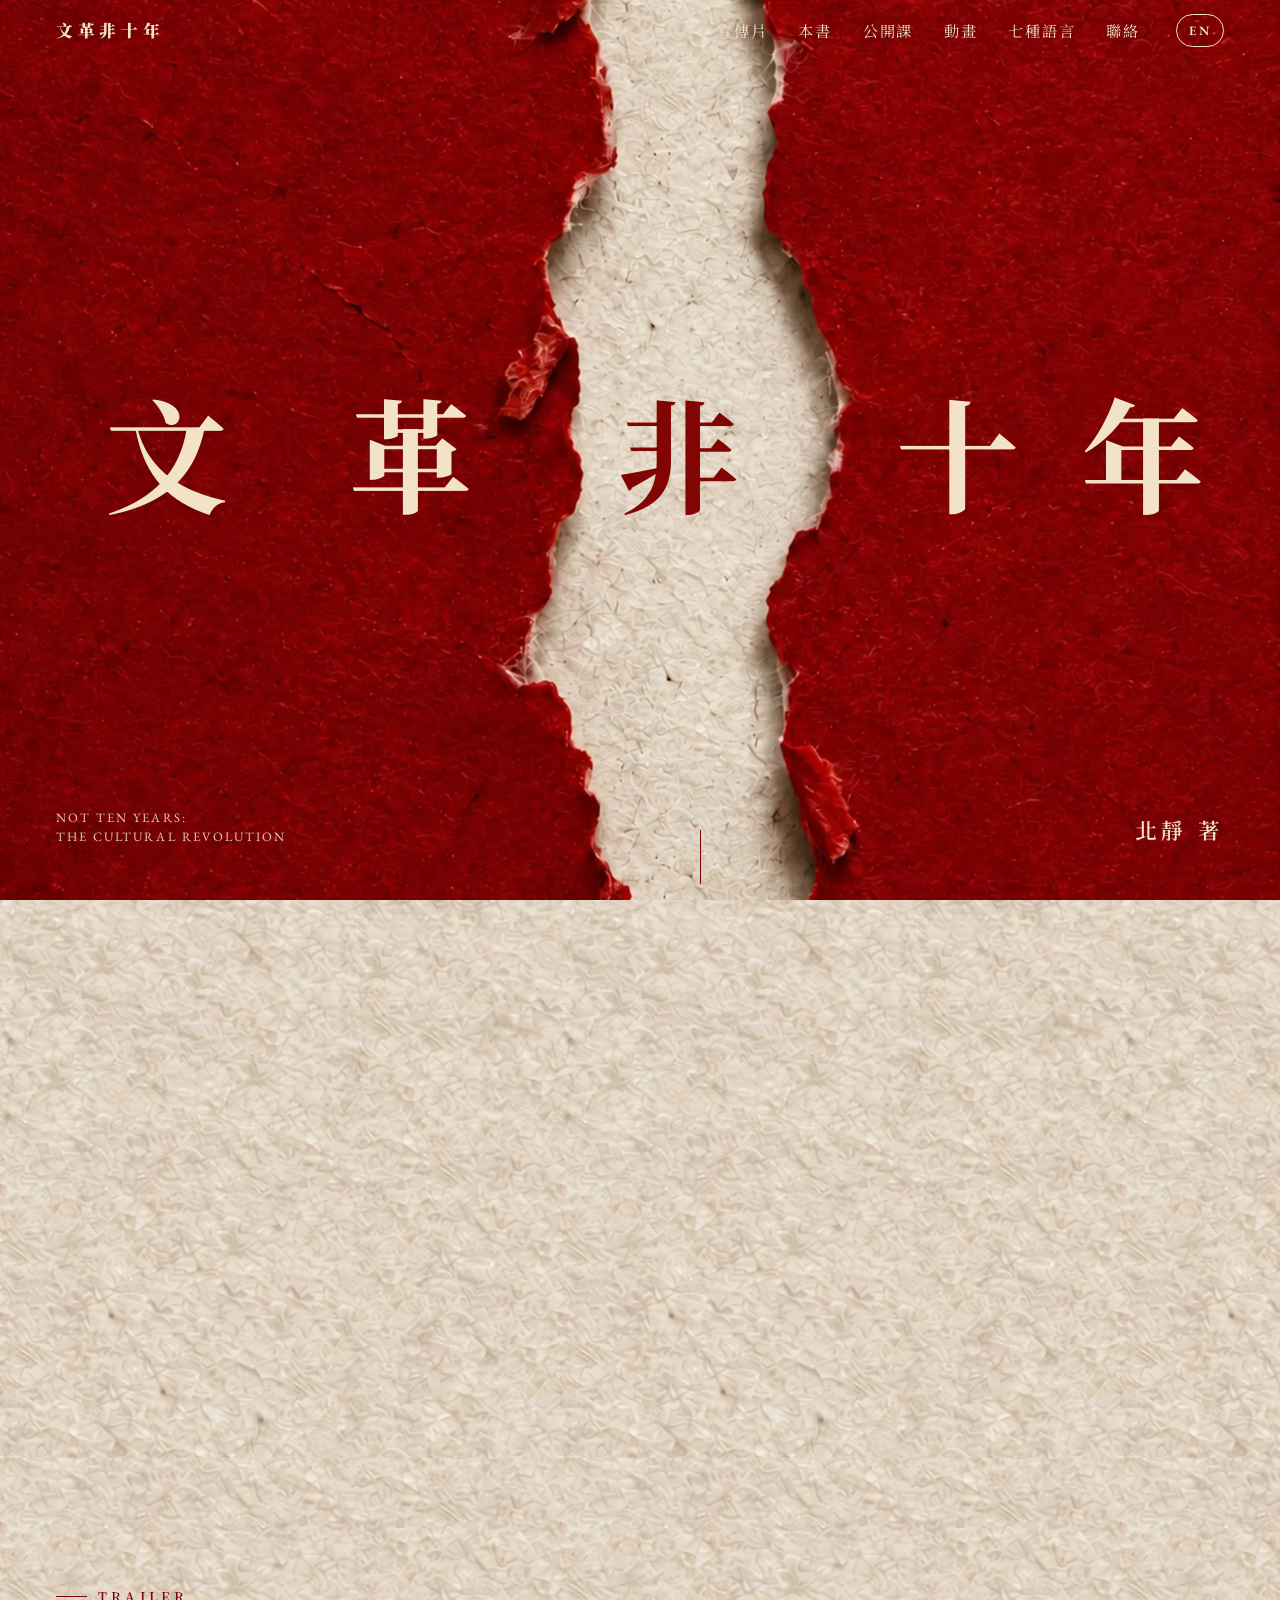
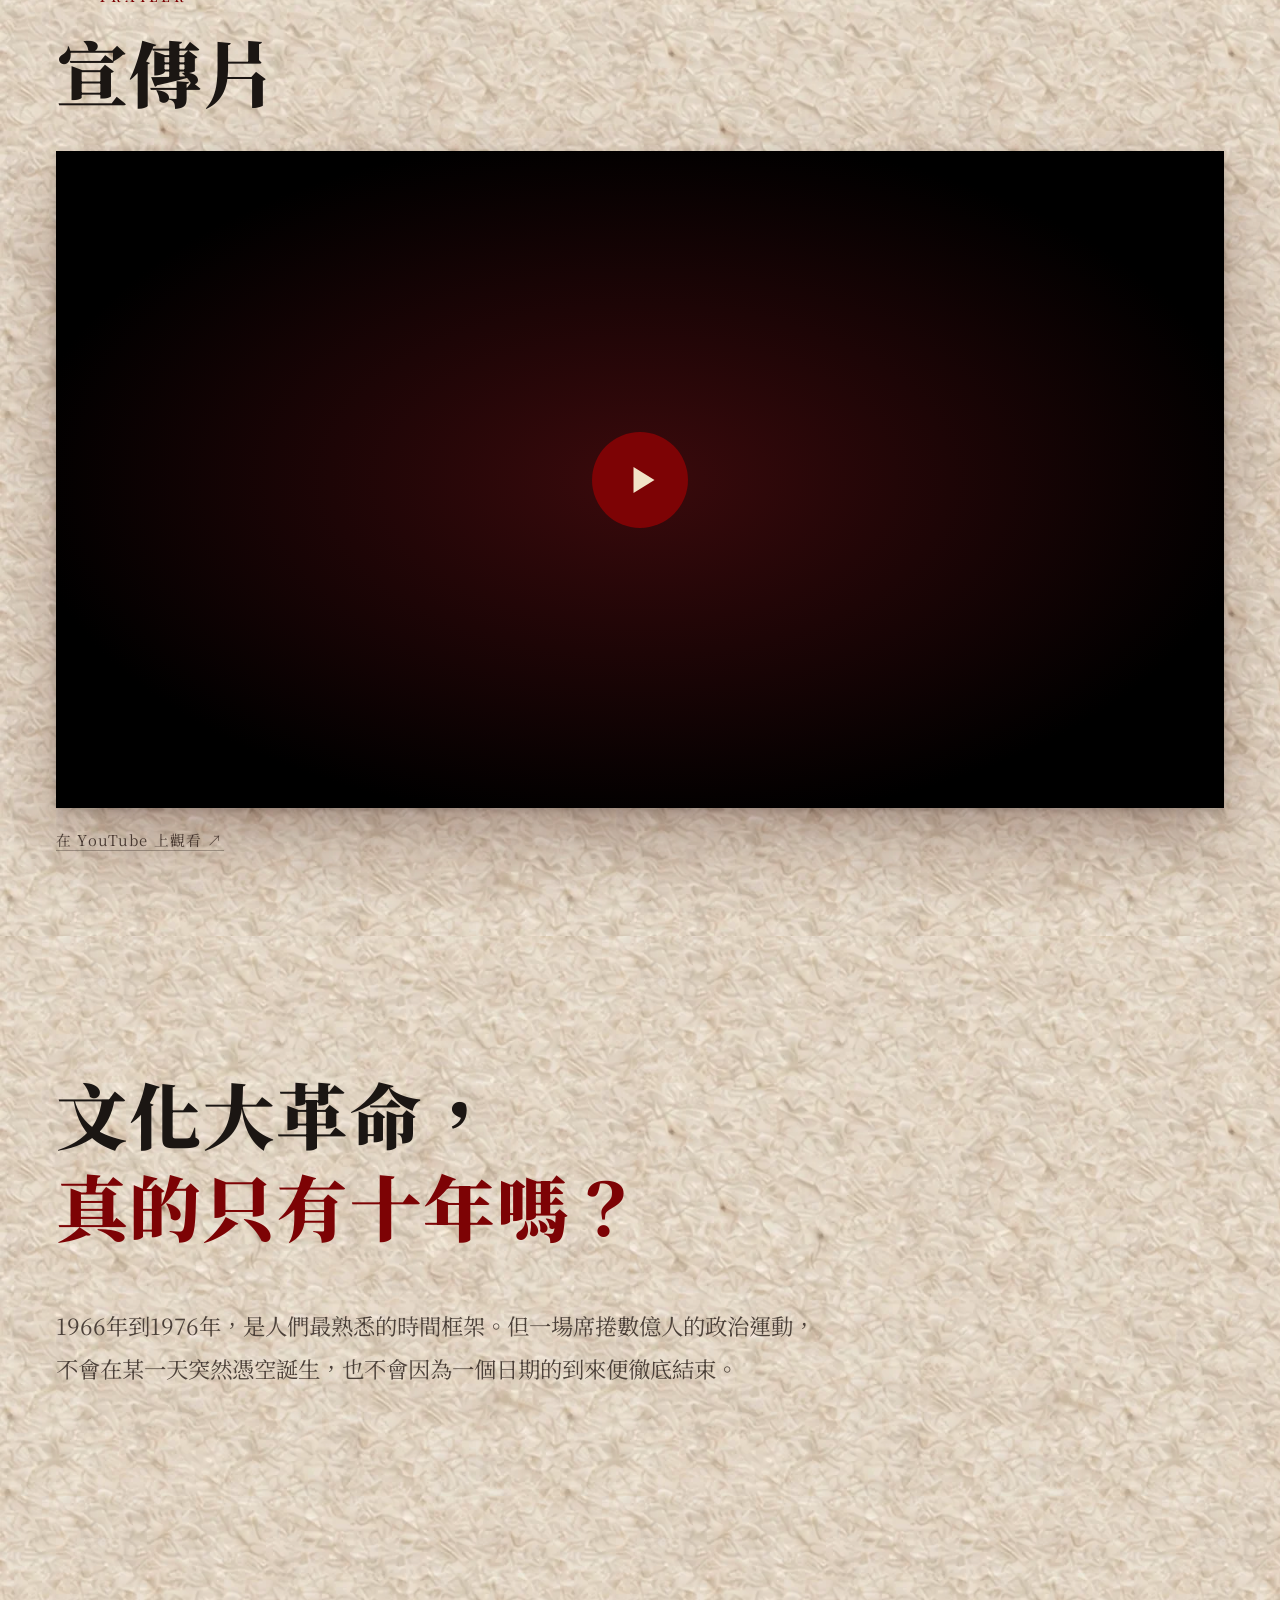
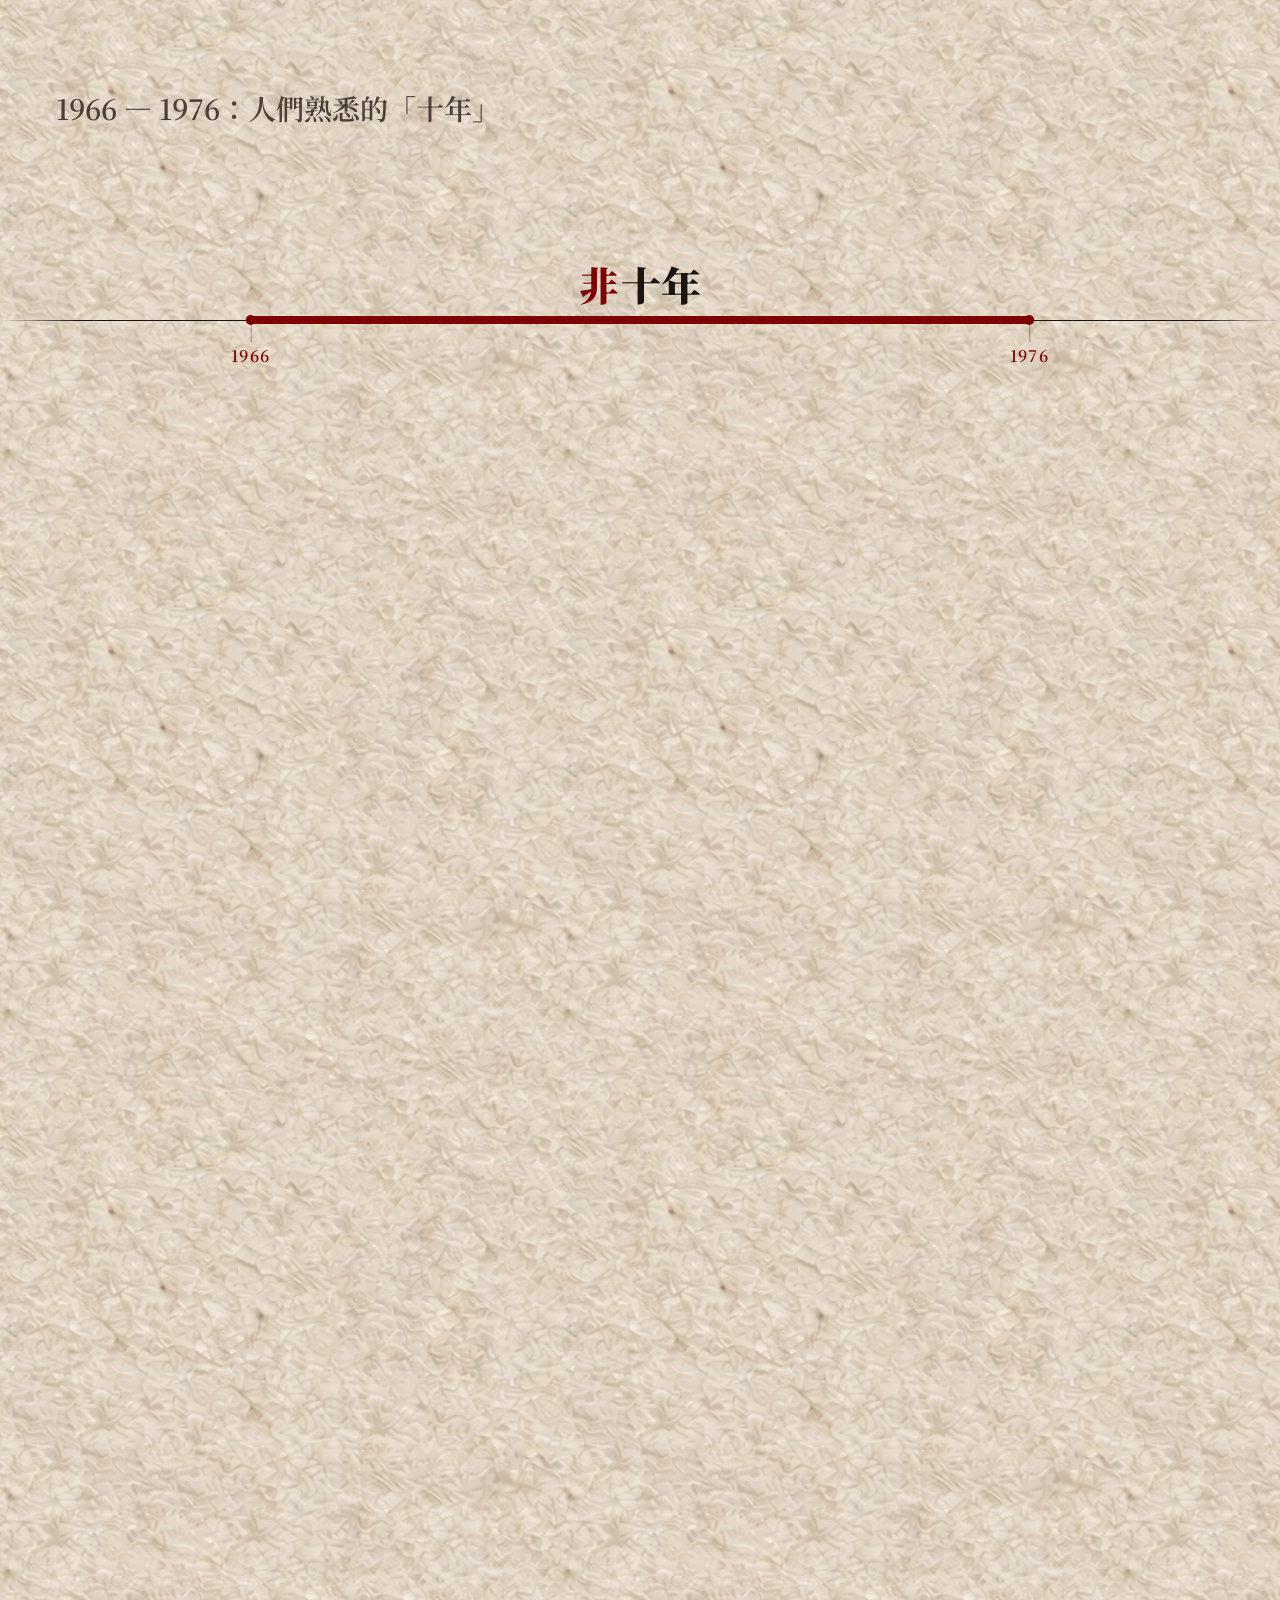
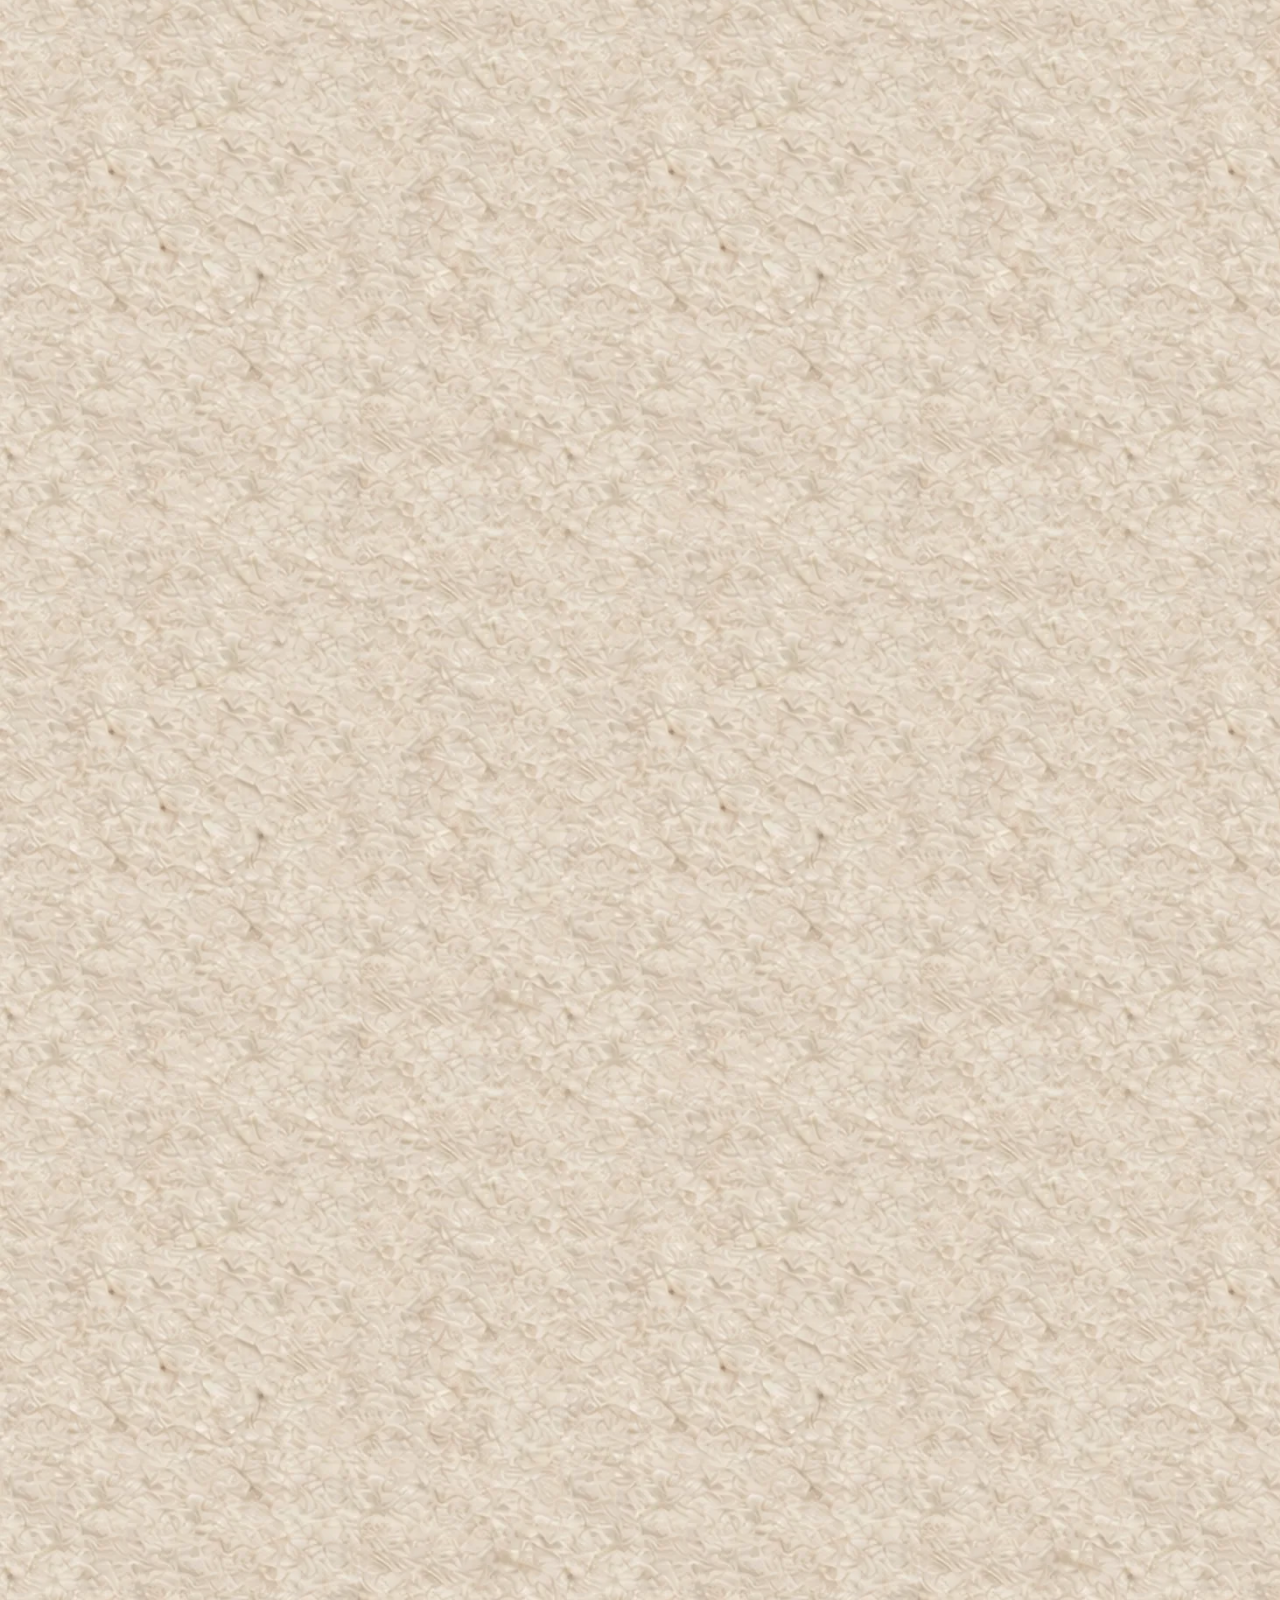
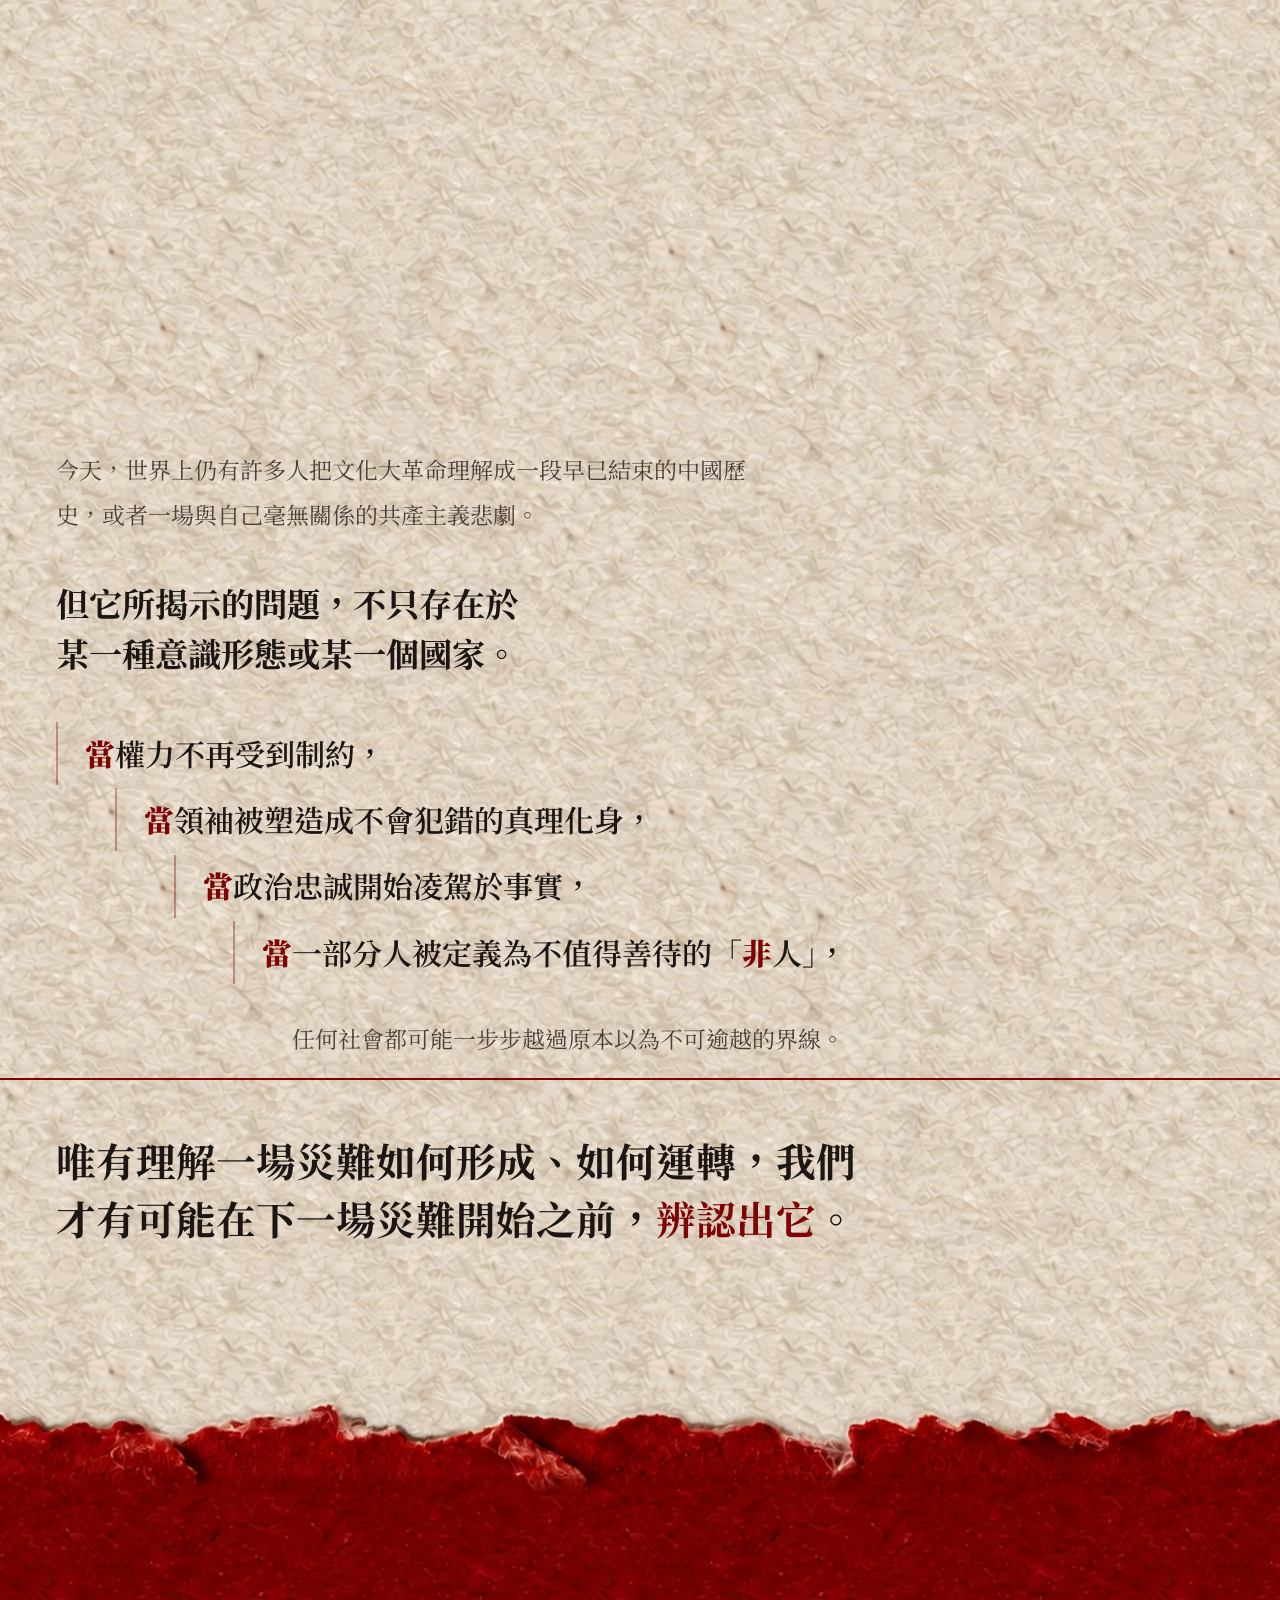
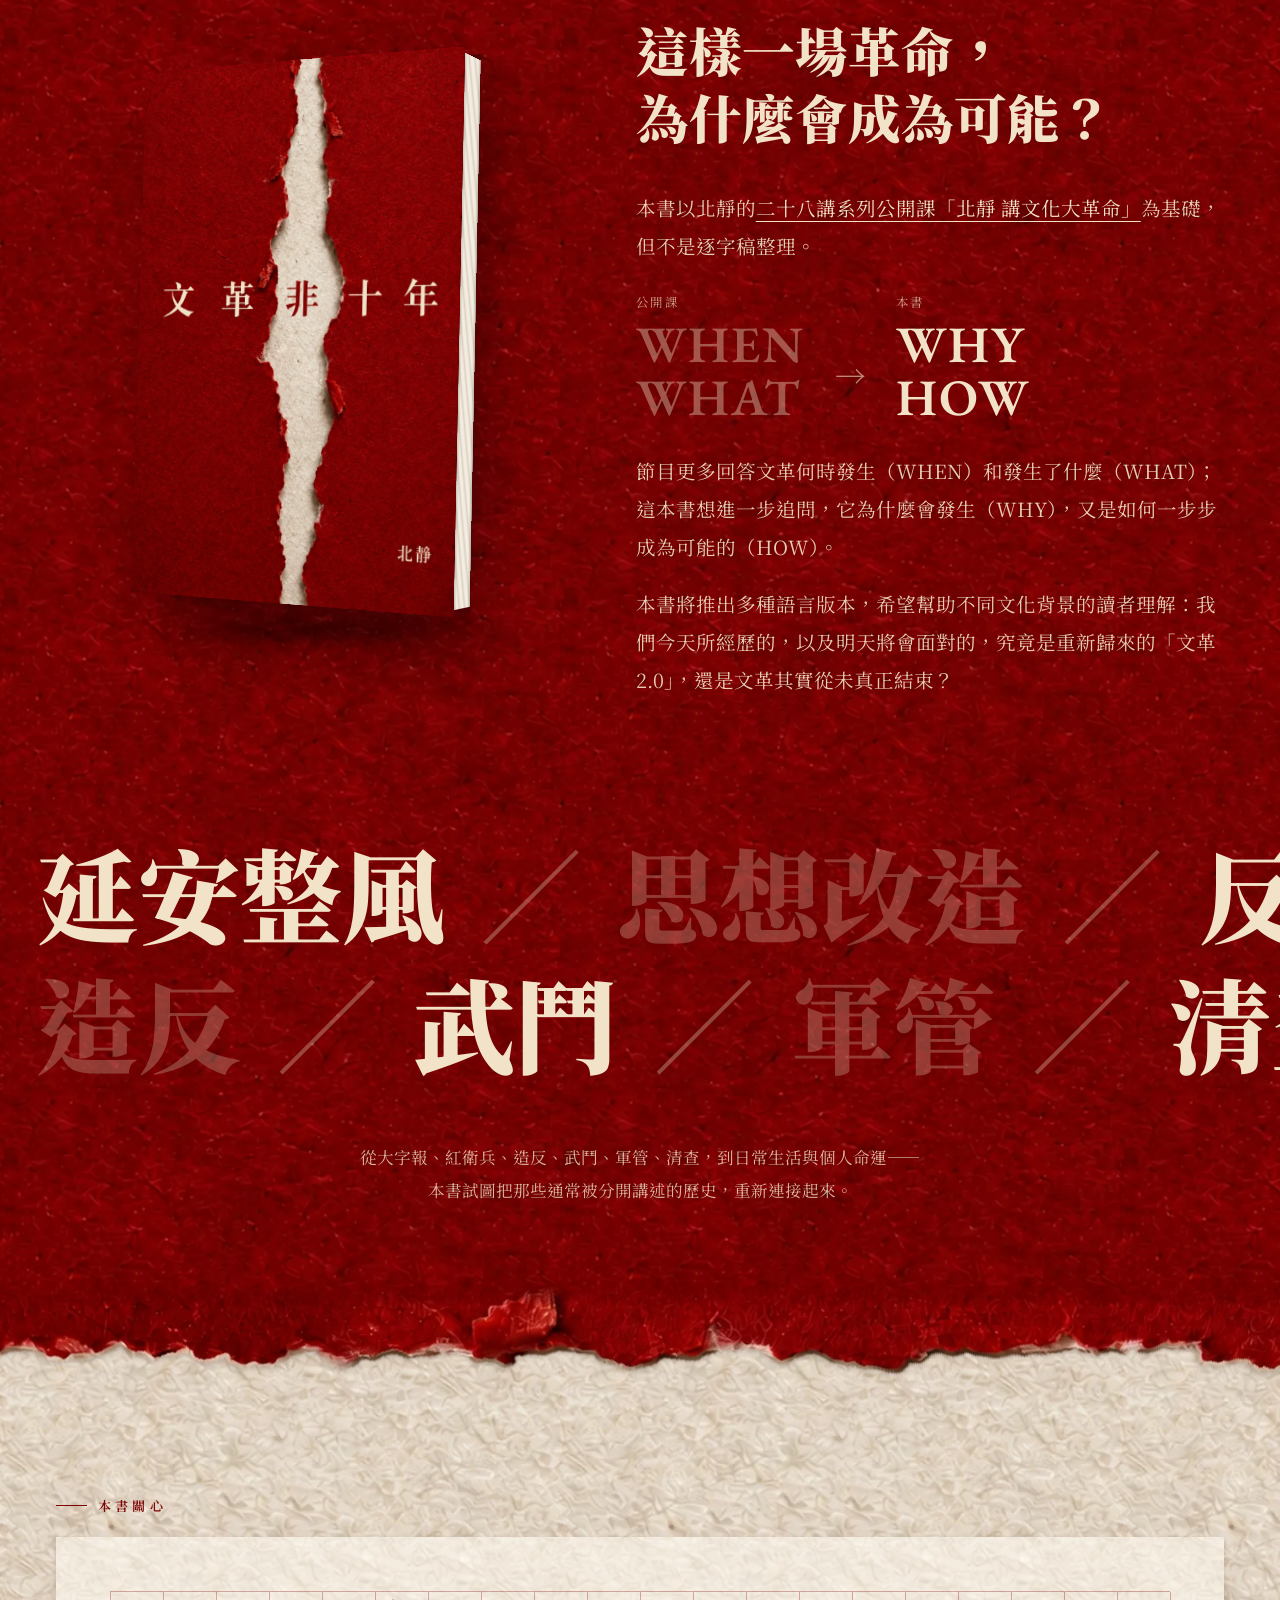
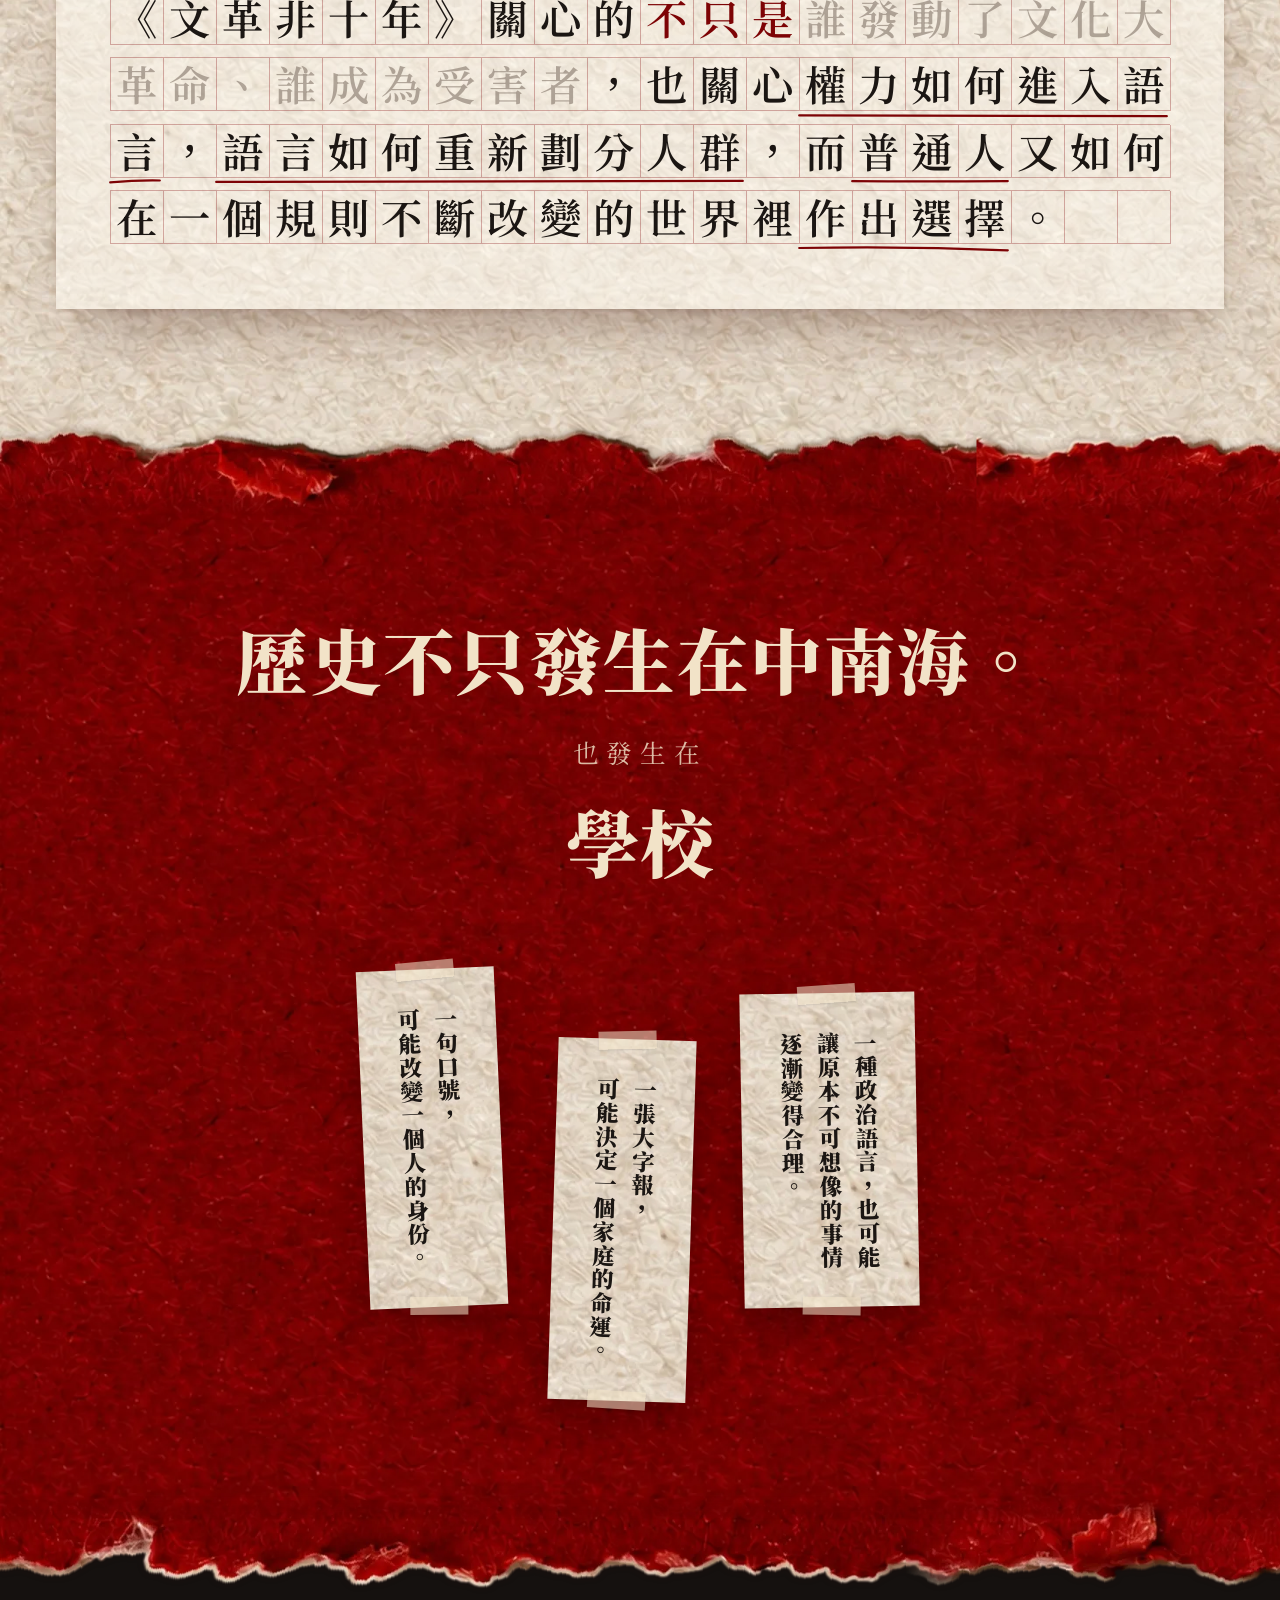
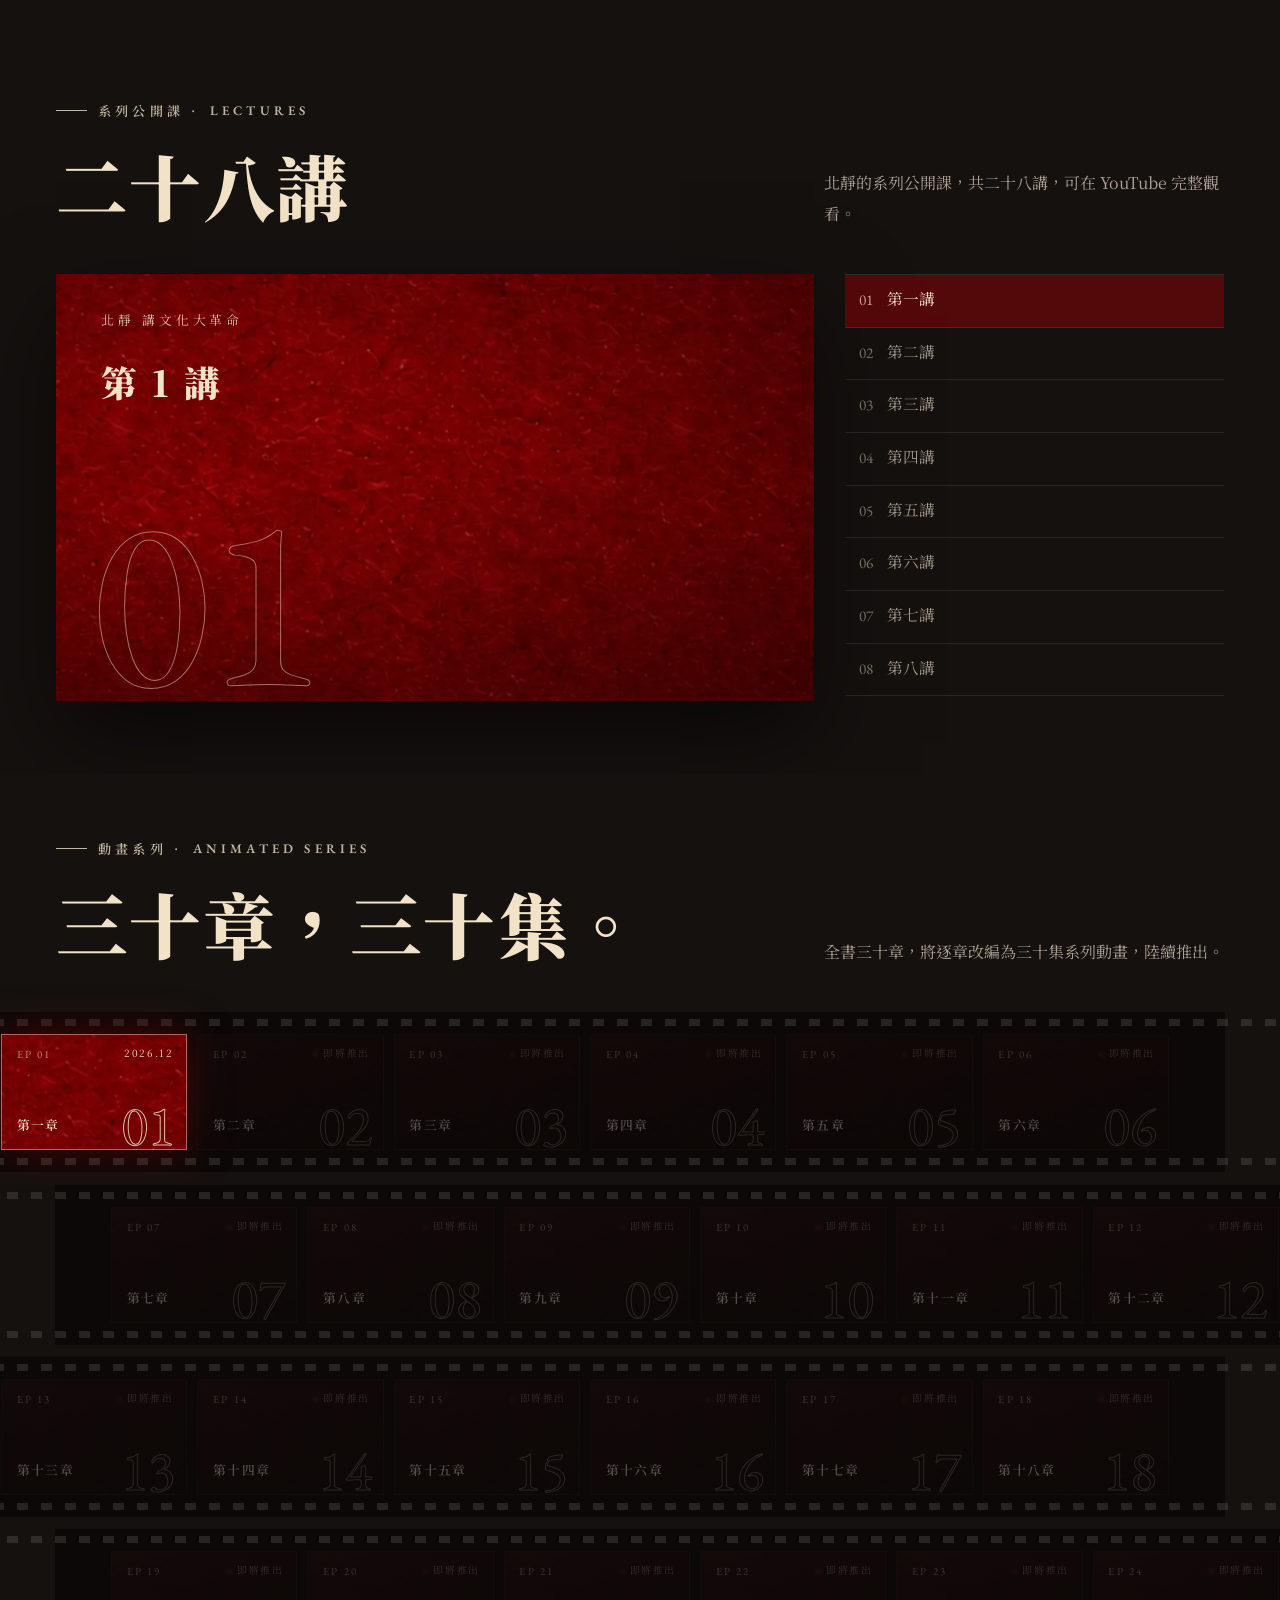
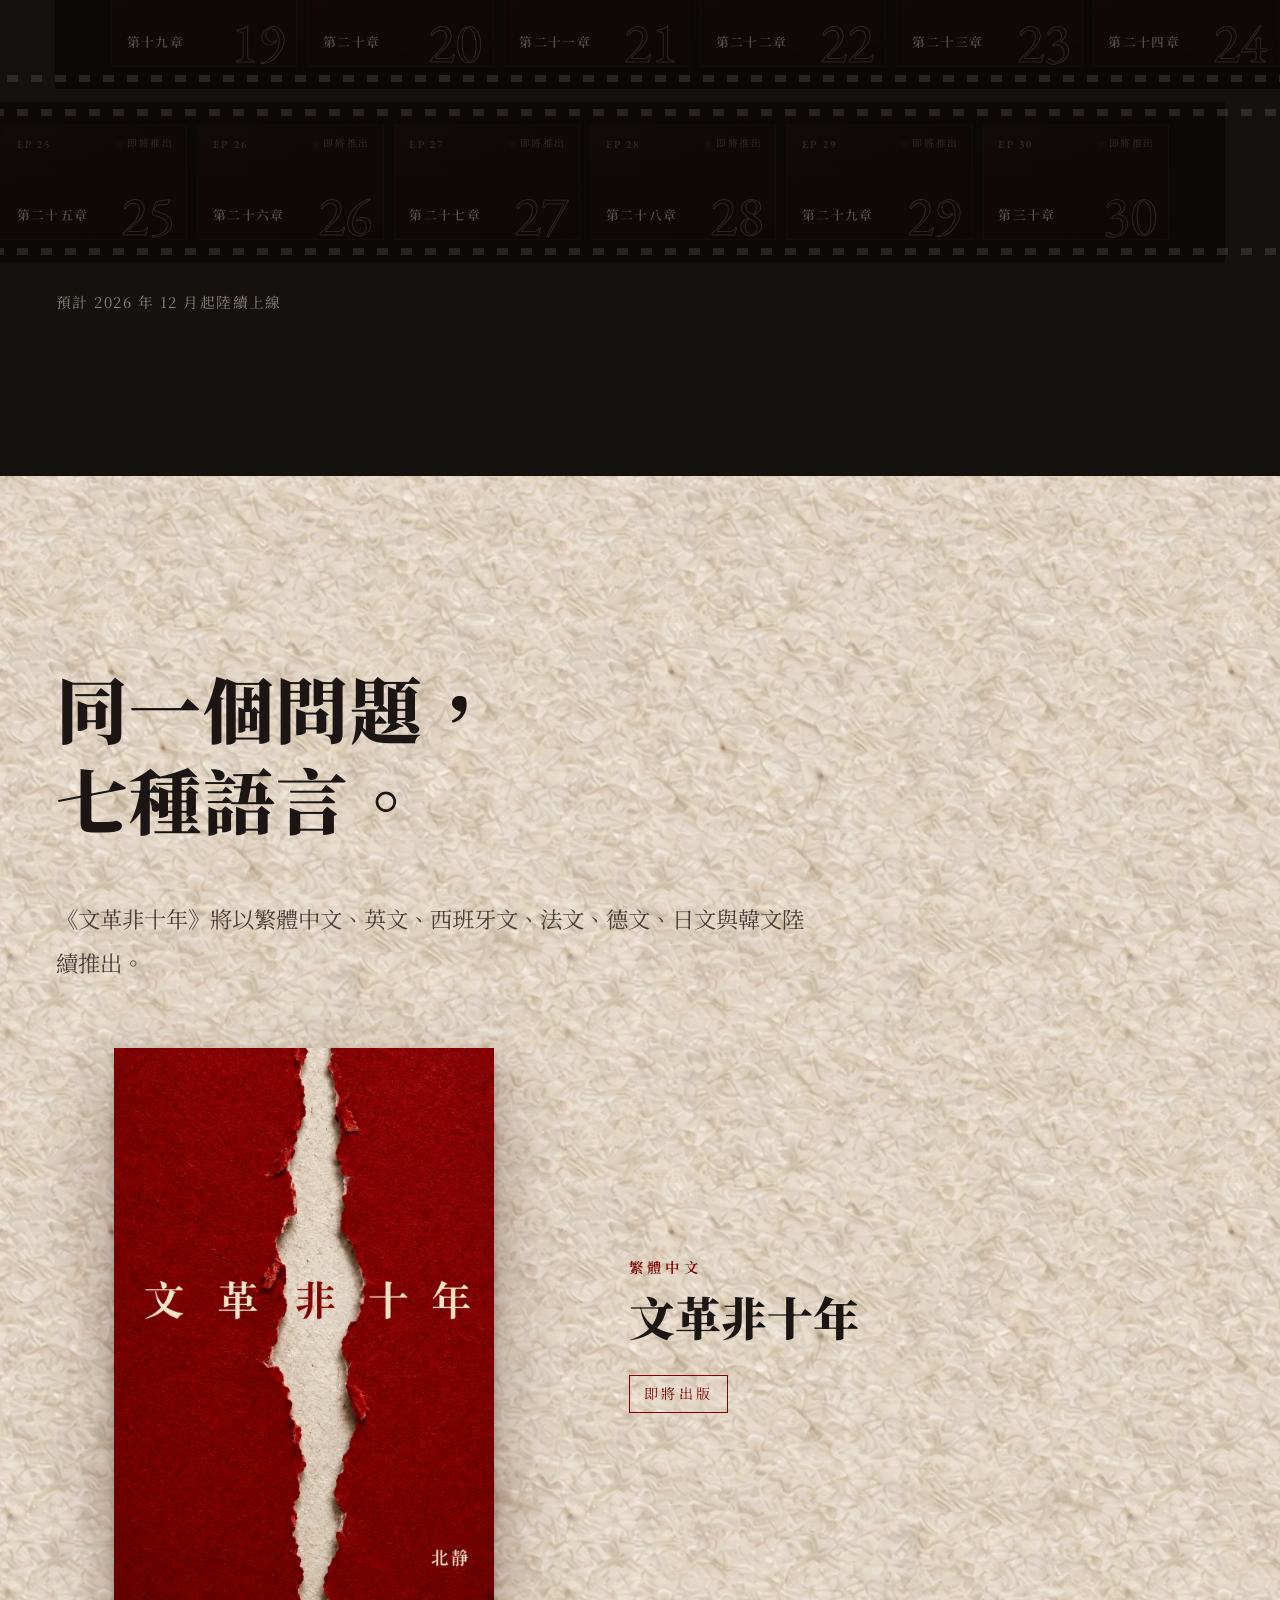
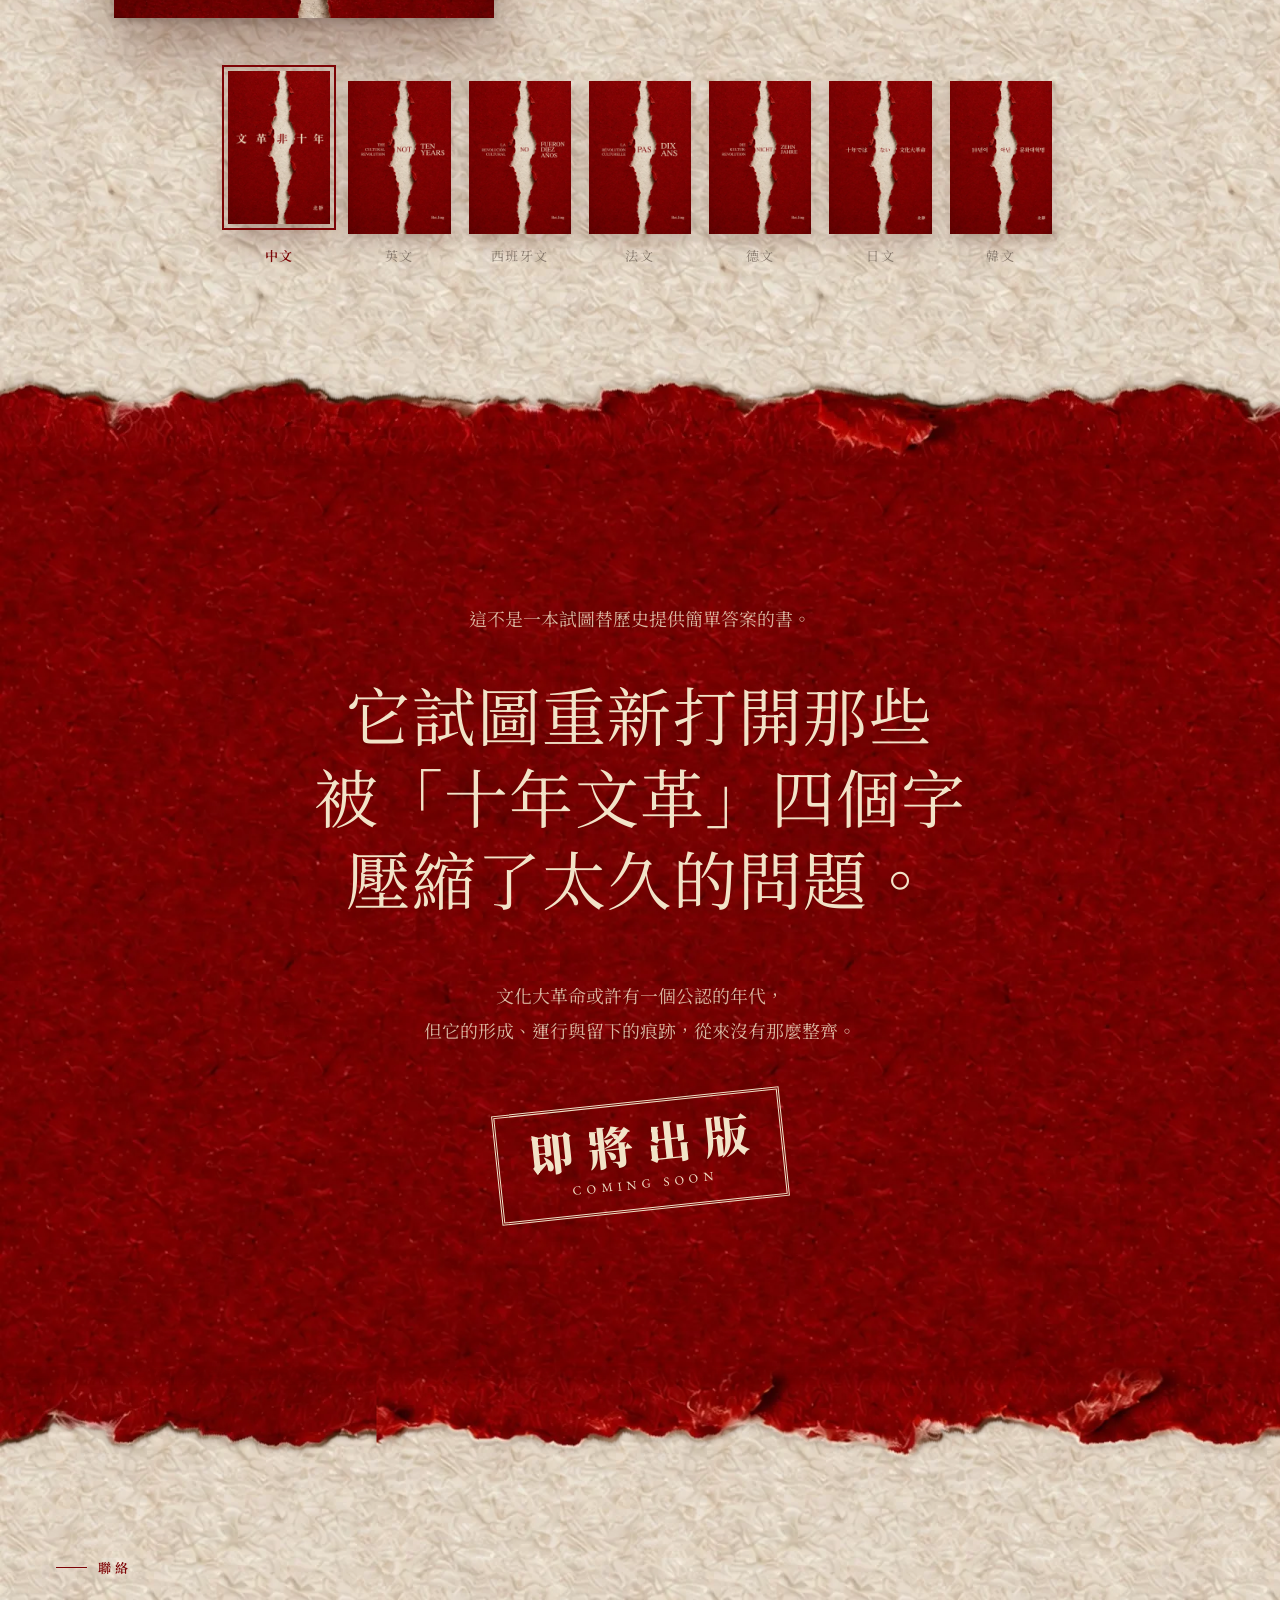
==== index.html @ cb25fccf "Rewrite the book section around WHEN/WHAT vs WHY/HOW; add land reform to the timeline - 關於本書 now exp" ====
<!doctype html>
<html lang="zh-Hant">
<head>
<meta charset="utf-8">
<meta name="viewport" content="width=device-width, initial-scale=1, viewport-fit=cover">
<title>文革非十年 · Not Ten Years: The Cultural Revolution｜北靜 著</title>
<meta name="description" content="《文革非十年》（Not Ten Years: The Cultural Revolution），北靜著。文化大革命真的只有十年嗎？本書追問：這樣一場革命，為什麼會成為可能？即將出版，並將陸續推出七種語言版本。">
<meta name="author" content="北靜 Bei.Jing">
<meta name="theme-color" content="#7d0305">
<link rel="canonical" href="https://culturalrevolution.2084studio.com/">
<link rel="alternate" hreflang="zh-Hant" href="https://culturalrevolution.2084studio.com/">
<link rel="alternate" hreflang="en" href="https://culturalrevolution.2084studio.com/en/">
<link rel="alternate" hreflang="x-default" href="https://culturalrevolution.2084studio.com/">

<meta property="og:type" content="book">
<meta property="og:site_name" content="文革非十年 · Not Ten Years">
<meta property="og:title" content="文革非十年｜北靜 著">
<meta property="og:description" content="文化大革命真的只有十年嗎？這樣一場革命，為什麼會成為可能？即將出版。">
<meta property="og:url" content="https://culturalrevolution.2084studio.com/">
<meta property="og:image" content="https://culturalrevolution.2084studio.com/assets/img/og-image.jpg">
<meta property="og:image:width" content="1200">
<meta property="og:image:height" content="630">
<meta property="og:locale" content="zh_TW">
<meta property="og:locale:alternate" content="en_US">
<meta name="twitter:card" content="summary_large_image">

<link rel="icon" href="favicon.svg" type="image/svg+xml">
<link rel="icon" href="assets/img/favicon-32.png" sizes="32x32" type="image/png">
<link rel="apple-touch-icon" href="assets/img/apple-touch-icon.png">

<link rel="preload" as="image" href="assets/hero/sheet-left-1717.webp" media="(min-width: 761px)">
<link rel="preload" as="image" href="assets/hero/sheet-left-1100.webp" media="(max-width: 760px)">
<link rel="preload" as="image" href="assets/hero/sheet-right-1717.webp" media="(min-width: 761px)">
<link rel="preload" as="image" href="assets/hero/sheet-right-1100.webp" media="(max-width: 760px)">
<link rel="preload" as="image" href="assets/hero/base-1717.webp" media="(min-width: 761px)">
<link rel="preload" as="image" href="assets/hero/base-1100.webp" media="(max-width: 760px)">
<link rel="preconnect" href="https://fonts.googleapis.com">
<link rel="preconnect" href="https://fonts.gstatic.com" crossorigin>
<link rel="stylesheet" href="https://fonts.googleapis.com/css2?family=EB+Garamond:ital,wght@0,400;0,500;0,600;1,400&family=Noto+Serif+TC:wght@400;600;700;900&display=swap">
<link rel="stylesheet" href="assets/css/style.css">
<script>document.documentElement.classList.add('js')</script>
<script src="assets/js/main.js" defer></script>

<script type="application/ld+json">
{
  "@context": "https://schema.org",
  "@type": "Book",
  "name": "文革非十年",
  "alternateName": "Not Ten Years: The Cultural Revolution",
  "author": { "@type": "Person", "name": "北靜", "alternateName": "Bei.Jing", "url": "https://beijing.2084studio.com/" },
  "inLanguage": ["zh-Hant", "en", "es", "fr", "de", "ja", "ko"],
  "image": "https://culturalrevolution.2084studio.com/assets/covers/cover-zh-1000.webp",
  "url": "https://culturalrevolution.2084studio.com/",
  "description": "文化大革命真的只有十年嗎？《文革非十年》試圖重新理解文化大革命，追問這樣一場革命為什麼會成為可能。"
}
</script>
</head>
<body>
<a class="skip-link" href="#main">跳至內容</a>
<div class="progress" aria-hidden="true"></div>

<header class="site-header" data-header>
  <a class="brand" href="#top">文革非十年</a>
  <nav class="nav" id="site-nav" aria-label="主選單">
    <a href="#trailer">宣傳片</a>
    <a href="#book">本書</a>
    <a href="#lectures">公開課</a>
    <a href="#animation">動畫</a>
    <a href="#editions">七種語言</a>
    <a href="#contact">聯絡</a>
  </nav>
  <a class="lang-switch" href="en/" hreflang="en" lang="en">EN</a>
  <button class="menu-btn" type="button" aria-expanded="false" aria-controls="site-nav" data-menu>
    <span class="menu-btn__label">目錄</span><span class="menu-btn__icon" aria-hidden="true"><i></i><i></i></span>
  </button>
</header>

<main id="main">

  <!-- 1 · 封面：撕開的紅紙 -->
  <section class="hero" id="top" data-hero>
    <div class="hero__stage">
      <div class="hero__paper" aria-hidden="true"></div>
      <div class="hero__layer hero__base" aria-hidden="true"></div>
      <div class="hero__layer hero__sheet hero__sheet--left" data-sheet="left">
        <p class="hero__meta hero__meta--left" lang="en">Not Ten Years:<br> The Cultural Revolution</p>
      </div>
      <div class="hero__layer hero__sheet hero__sheet--right" data-sheet="right">
        <a class="hero__meta hero__meta--right" href="https://beijing.2084studio.com/">北靜 著</a>
      </div>
      <h1 class="hero__title hero__title--zh" data-ty="0.4381">
        <span class="hero__word" data-side="left" data-x="0.1319" style="--x:.1319;--fs:.0707;--d:.05s"><span class="ch">文</span></span>
        <span class="hero__word" data-side="left" data-x="0.3290" style="--x:.329;--fs:.0707;--d:.15s"><span class="ch">革</span></span>
        <span class="hero__word hero__word--mid" data-side="mid" data-x="0.5302" style="--x:.5302;--fs:.0707;--d:.55s"><span class="ch">非</span></span>
        <span class="hero__word" data-side="right" data-x="0.7225" style="--x:.7225;--fs:.0707;--d:.25s"><span class="ch">十</span></span>
        <span class="hero__word" data-side="right" data-x="0.8876" style="--x:.8876;--fs:.0707;--d:.35s"><span class="ch">年</span></span>
      </h1>
      <div class="hero__cue" aria-hidden="true"><span></span></div>
    </div>
  </section>

  <!-- 2 · 宣傳片 -->
  <section class="trailer bg-cream" id="trailer">
    <div class="wrap">
      <div class="trailer__head">
        <div>
          <p class="eyebrow reveal">Trailer</p>
          <h2 class="display reveal">宣傳片</h2>
        </div>
        <div class="tabs reveal" role="tablist" aria-label="選擇影片語言">
          <button class="tab" role="tab" aria-selected="true" data-video="SN9qZIcayBk">中文版</button>
          <button class="tab" role="tab" aria-selected="false" data-video="TMs_cJ2ucQ0" lang="en">English</button>
        </div>
      </div>
      <div class="player reveal" data-player data-play-label="播放宣傳片" data-frame-title="《文革非十年》宣傳片">
        <a class="player__facade" href="https://www.youtube.com/watch?v=SN9qZIcayBk" target="_blank" rel="noopener">
          <img src="https://i.ytimg.com/vi/SN9qZIcayBk/hqdefault.jpg" alt="" loading="lazy">
          <span class="player__btn" aria-hidden="true"></span>
          <span class="visually-hidden">播放宣傳片</span>
        </a>
      </div>
      <p class="trailer__link reveal"><a href="https://www.youtube.com/watch?v=SN9qZIcayBk" target="_blank" rel="noopener" data-yt-link>在 YouTube 上觀看 ↗</a></p>
    </div>
  </section>

  <!-- 3 · 問題與時間軸 -->
  <section class="question bg-cream" id="question">
    <div class="wrap">
      <p class="eyebrow reveal">一個問題</p>
      <h2 class="display reveal-lines"><span class="ln"><span>文化大革命，</span></span><span class="ln"><span>真的只有十年嗎？</span></span></h2>
      <p class="lede reveal" style="--d:.2s">1966年到1976年，是人們最熟悉的時間框架。但一場席捲數億人的政治運動，不會在某一天突然憑空誕生，也不會因為一個日期的到來便徹底結束。</p>
    </div>

    <div class="timeline" data-timeline>
      <div class="timeline__stage">
        <div class="timeline__captions wrap">
          <p class="timeline__caption is-active">1966 — 1976：人們熟悉的「十年」</p>
          <p class="timeline__caption">但它不是憑空誕生的</p>
          <p class="timeline__caption">也沒有隨一個日期結束</p>
        </div>
        <div class="wrap">
          <div class="timeline__track" data-track role="img" aria-label="時間軸：1942 延安整風；1950–52 土改、鎮反；1951–52 思想改造、三反五反；1957 反右；1958 大躍進；1959–61 三年大飢荒；1963–66 四清／社會主義教育運動；1966–1976 文化大革命；之後一直延伸到今天，並指向未來。">
            <div class="tl-axis"></div>
            <div class="tl-origin"></div>
            <div class="tl-trace"></div>
            <div class="tl-future"></div>
            <div class="tl-decade" data-decade>
              <span class="tl-decade__label"><span class="tl-non">非</span>十年</span>
            </div>
            <div class="tl-mark tl-mark--fixed" data-year="1966" data-lane="b1" style="--pos:.667"><i class="tl-dot"></i><i class="tl-stem"></i><span class="tl-label"><span class="tl-year">1966</span></span></div>
            <div class="tl-mark tl-mark--fixed" data-year="1976" data-lane="b1" style="--pos:.914"><i class="tl-dot"></i><i class="tl-stem"></i><span class="tl-label"><span class="tl-year">1976</span></span></div>
            <div class="tl-mark tl-pre" data-year="1942" data-lane="a1" style="--pos:.074"><i class="tl-dot"></i><i class="tl-stem"></i><span class="tl-label"><span class="tl-year">1942</span><span class="tl-name">延安整風</span></span></div>
            <div class="tl-mark tl-pre" data-year="1950" data-to="1952" data-lane="b2" style="--pos:.272"><i class="tl-span"></i><i class="tl-dot"></i><i class="tl-stem"></i><span class="tl-label"><span class="tl-year">1950–52</span><span class="tl-name">土改</span></span></div>
            <div class="tl-mark tl-pre" data-year="1950" data-to="1951" data-lane="b2" style="--pos:.272"><i class="tl-span"></i><i class="tl-dot"></i><i class="tl-stem"></i><span class="tl-label"><span class="tl-year">1950–51</span><span class="tl-name">鎮反</span></span></div>
            <div class="tl-mark tl-pre" data-year="1951" data-to="1952" data-lane="a1" style="--pos:.309"><i class="tl-span"></i><i class="tl-dot"></i><i class="tl-stem"></i><span class="tl-label"><span class="tl-year">1951–52</span><span class="tl-name">思想改造</span></span></div>
            <div class="tl-mark tl-pre" data-year="1951" data-to="1952" data-lane="b1" style="--pos:.309"><i class="tl-span"></i><i class="tl-dot"></i><i class="tl-stem"></i><span class="tl-label"><span class="tl-year">1951–52</span><span class="tl-name">三反五反</span></span></div>
            <div class="tl-mark tl-pre" data-year="1957" data-lane="a1" style="--pos:.444"><i class="tl-dot"></i><i class="tl-stem"></i><span class="tl-label"><span class="tl-year">1957</span><span class="tl-name">反右</span></span></div>
            <div class="tl-mark tl-pre" data-year="1958" data-lane="b1" style="--pos:.469"><i class="tl-dot"></i><i class="tl-stem"></i><span class="tl-label"><span class="tl-year">1958</span><span class="tl-name">大躍進</span></span></div>
            <div class="tl-mark tl-pre" data-year="1959" data-to="1961" data-lane="a1" style="--pos:.519"><i class="tl-span"></i><i class="tl-dot"></i><i class="tl-stem"></i><span class="tl-label"><span class="tl-year">1959–61</span><span class="tl-name">三年大飢荒</span></span></div>
            <div class="tl-mark tl-pre" data-year="1963" data-to="1966" data-lane="a2" style="--pos:.630"><i class="tl-span"></i><i class="tl-dot"></i><i class="tl-stem"></i><span class="tl-label"><span class="tl-year">1963–66</span><span class="tl-name">四清／社會主義教育運動</span></span></div>
            <div class="tl-mark tl-post tl-mark--now" data-year="2026" data-now data-lane="a1"><i class="tl-dot"></i><i class="tl-stem"></i><span class="tl-label"><span class="tl-name">今天</span><span class="tl-year" data-now-year>2026</span></span></div>
            <div class="tl-mark tl-post tl-mark--note" data-year="2001" data-note data-lane="a2"><i class="tl-stem"></i><span class="tl-label"><span class="tl-name">「一段早已結束的歷史？」</span></span></div>
            <div class="tl-mark tl-post tl-mark--q" data-year="2033" data-q data-lane="mid"><span class="tl-label"><span class="tl-name">?</span></span></div>
          </div>
        </div>
      </div>
    </div>
    <div class="wrap aftermath">
      <p class="aftermath__lead reveal">今天，世界上仍有許多人把文化大革命理解成一段早已結束的中國歷史，或者一場與自己毫無關係的共產主義悲劇。</p>
      <p class="aftermath__turn reveal">但它所揭示的問題，不只存在於某一種意識形態或某一個國家。</p>
      <ol class="aftermath__steps">
        <li class="reveal" style="--i:0"><b>當</b>權力不再受到制約，</li>
        <li class="reveal" style="--i:1"><b>當</b>領袖被塑造成不會犯錯的真理化身，</li>
        <li class="reveal" style="--i:2"><b>當</b>政治忠誠開始凌駕於事實，</li>
        <li class="reveal" style="--i:3"><b>當</b>一部分人被定義為不值得善待的「<b>非</b>人」，</li>
      </ol>
      <p class="aftermath__cross reveal">任何社會都可能一步步越過原本以為不可逾越的界線。</p>
      <div class="aftermath__rule reveal" aria-hidden="true"></div>
      <p class="aftermath__end reveal">唯有理解一場災難如何形成、如何運轉，我們才有可能在下一場災難開始之前，<em>辨認出它</em>。</p>
    </div>
  </section>

  <!-- 4 · 關於本書 -->
  <section class="book bg-red has-tear" id="book">
    <div class="tear-edge tear-edge--top" aria-hidden="true"></div>
    <div class="tear-edge tear-edge--bottom" aria-hidden="true"></div>
    <div class="wrap book__grid">
      <div class="book__visual reveal" data-tilt>
        <div class="book3d">
          <div class="book3d__inner">
            <div class="book3d__back"></div>
            <div class="book3d__pages"></div>
            <img class="book3d__front" src="assets/covers/cover-zh-1000.webp" width="1000" height="1500" alt="《文革非十年》中文版封面：紅紙從中間撕開，露出白色內層" loading="lazy">
          </div>
        </div>
      </div>
      <div class="book__text">
        <p class="eyebrow eyebrow--light reveal">關於本書</p>
        <h2 class="display reveal-lines"><span class="ln"><span>這樣一場革命，</span></span><span class="ln"><span>為什麼會成為可能？</span></span></h2>
        <p class="reveal" style="--d:.1s">本書以北靜的<a href="#lectures">二十八講系列公開課「北靜 講文化大革命」</a>為基礎，但不是逐字稿整理。</p>
        <div class="book__asks reveal" style="--d:.2s">
          <p class="book__ask book__ask--past"><span class="book__ask-who">公開課</span><span lang="en">WHEN</span><span lang="en">WHAT</span></p>
          <span class="book__ask-arrow" aria-hidden="true">→</span>
          <p class="book__ask"><span class="book__ask-who">本書</span><span lang="en">WHY</span><span lang="en">HOW</span></p>
        </div>
        <p class="reveal" style="--d:.25s">節目更多回答文革何時發生（WHEN）和發生了什麼（WHAT）；這本書想進一步追問，它為什麼會發生（WHY），又是如何一步步成為可能的（HOW）。</p>
        <p class="reveal" style="--d:.3s">本書將推出多種語言版本，希望幫助不同文化背景的讀者理解：我們今天所經歷的，以及明天將會面對的，究竟是重新歸來的「文革2.0」，還是文革其實從未真正結束？</p>
      </div>
    </div>

    <div class="marquee" aria-hidden="true">
      <div class="marquee__row">
        <div class="marquee__track">
          <span>延安整風</span><i>／</i><span class="o">思想改造</span><i>／</i><span>反右</span><i>／</i><span class="o">大躍進</span><i>／</i><span>大字報</span><i>／</i><span class="o">紅衛兵</span><i>／</i>
          <span>延安整風</span><i>／</i><span class="o">思想改造</span><i>／</i><span>反右</span><i>／</i><span class="o">大躍進</span><i>／</i><span>大字報</span><i>／</i><span class="o">紅衛兵</span><i>／</i>
        </div>
      </div>
      <div class="marquee__row marquee__row--rev">
        <div class="marquee__track">
          <span class="o">造反</span><i>／</i><span>武鬥</span><i>／</i><span class="o">軍管</span><i>／</i><span>清查</span><i>／</i><span class="o">日常生活</span><i>／</i><span>個人命運</span><i>／</i>
          <span class="o">造反</span><i>／</i><span>武鬥</span><i>／</i><span class="o">軍管</span><i>／</i><span>清查</span><i>／</i><span class="o">日常生活</span><i>／</i><span>個人命運</span><i>／</i>
        </div>
      </div>
    </div>
    <p class="wrap marquee__caption reveal">從大字報、紅衛兵、造反、武鬥、軍管、清查，到日常生活與個人命運——<br>本書試圖把那些通常被分開講述的歷史，重新連接起來。</p>
  </section>

  <!-- 5 · 本書關心 -->
  <section class="concerns bg-cream" id="concerns">
    <div class="wrap">
      <h2 class="eyebrow reveal">本書關心</h2>
      <div class="manuscript reveal" data-manuscript>
        <p class="manuscript__text">《文革非十年》關心的<span data-mark="red">不只是</span><span data-mark="grey">誰發動了文化大革命、誰成為受害者</span>，也關心<span data-mark="line">權力如何進入語言</span>，<span data-mark="line">語言如何重新劃分人群</span>，而<span data-mark="line">普通人</span>又如何在一個規則不斷改變的世界裡<span data-mark="line">作出選擇</span>。</p>
      </div>
    </div>
  </section>

  <!-- 6 · 街道與大字報 -->
  <section class="street bg-red has-tear" id="street">
    <div class="tear-edge tear-edge--top" aria-hidden="true"></div>
    <div class="tear-edge tear-edge--bottom" aria-hidden="true"></div>
    <div class="wrap">
      <h2 class="display reveal">歷史不只發生在中南海。</h2>
      <p class="street__line reveal" style="--d:.15s">
        <span class="visually-hidden">也發生在學校、工廠、家庭、街道，和一個普通人的門前。</span>
        <span aria-hidden="true" class="street__lead">也發生在</span>
        <span class="rotator" data-rotator aria-hidden="true"><span>學校</span><span>工廠</span><span>家庭</span><span>街道</span><span>一個普通人的門前</span></span>
      </p>
      <div class="posters">
        <figure class="poster reveal" style="--r:-2.5deg;--d:0s"><p>一句口號，<br>可能改變一個人的身份。</p></figure>
        <figure class="poster reveal" style="--r:1.8deg;--d:.15s"><p>一張大字報，<br>可能決定一個家庭的命運。</p></figure>
        <figure class="poster reveal" style="--r:-1deg;--d:.3s"><p>一種政治語言，也可能<br>讓原本不可想像的事情<br>逐漸變得合理。</p></figure>
      </div>
    </div>
  </section>

  <!-- 7 · 系列公開課 -->
  <section class="lectures bg-night" id="lectures" data-lectures data-playlist="">
    <div class="wrap">
      <div class="media-head">
        <div>
          <p class="eyebrow eyebrow--light reveal">系列公開課 · <span lang="en">Lectures</span></p>
          <h2 class="display reveal">二十八講</h2>
        </div>
        <p class="media-head__lede reveal">北靜的系列公開課，共二十八講，可在 YouTube 完整觀看。</p>
      </div>
      <div class="lectures__body reveal">
        <div class="player lectures__player" data-lecture-player data-frame-title="北靜 講文化大革命">
          <button class="lecture-poster" type="button" data-lecture-play>
            <span class="lecture-poster__series">北靜 講文化大革命</span>
            <span class="lecture-poster__no" data-lecture-no>01</span>
            <span class="lecture-poster__label" data-lecture-label>第 1 講</span>
            <span class="player__btn" aria-hidden="true"></span>
            <span class="visually-hidden">播放</span>
          </button>
        </div>
        <div class="lectures__index">
        <ol class="lectures__list" aria-label="課程目錄">
          <li><button type="button" data-lecture="0" data-label="第 1 講" data-video="" aria-current="true"><span class="lectures__no">01</span><span class="lectures__title">第一講</span></button></li>
          <li><button type="button" data-lecture="1" data-label="第 2 講" data-video=""><span class="lectures__no">02</span><span class="lectures__title">第二講</span></button></li>
          <li><button type="button" data-lecture="2" data-label="第 3 講" data-video=""><span class="lectures__no">03</span><span class="lectures__title">第三講</span></button></li>
          <li><button type="button" data-lecture="3" data-label="第 4 講" data-video=""><span class="lectures__no">04</span><span class="lectures__title">第四講</span></button></li>
          <li><button type="button" data-lecture="4" data-label="第 5 講" data-video=""><span class="lectures__no">05</span><span class="lectures__title">第五講</span></button></li>
          <li><button type="button" data-lecture="5" data-label="第 6 講" data-video=""><span class="lectures__no">06</span><span class="lectures__title">第六講</span></button></li>
          <li><button type="button" data-lecture="6" data-label="第 7 講" data-video=""><span class="lectures__no">07</span><span class="lectures__title">第七講</span></button></li>
          <li><button type="button" data-lecture="7" data-label="第 8 講" data-video=""><span class="lectures__no">08</span><span class="lectures__title">第八講</span></button></li>
          <li><button type="button" data-lecture="8" data-label="第 9 講" data-video=""><span class="lectures__no">09</span><span class="lectures__title">第九講</span></button></li>
          <li><button type="button" data-lecture="9" data-label="第 10 講" data-video=""><span class="lectures__no">10</span><span class="lectures__title">第十講</span></button></li>
          <li><button type="button" data-lecture="10" data-label="第 11 講" data-video=""><span class="lectures__no">11</span><span class="lectures__title">第十一講</span></button></li>
          <li><button type="button" data-lecture="11" data-label="第 12 講" data-video=""><span class="lectures__no">12</span><span class="lectures__title">第十二講</span></button></li>
          <li><button type="button" data-lecture="12" data-label="第 13 講" data-video=""><span class="lectures__no">13</span><span class="lectures__title">第十三講</span></button></li>
          <li><button type="button" data-lecture="13" data-label="第 14 講" data-video=""><span class="lectures__no">14</span><span class="lectures__title">第十四講</span></button></li>
          <li><button type="button" data-lecture="14" data-label="第 15 講" data-video=""><span class="lectures__no">15</span><span class="lectures__title">第十五講</span></button></li>
          <li><button type="button" data-lecture="15" data-label="第 16 講" data-video=""><span class="lectures__no">16</span><span class="lectures__title">第十六講</span></button></li>
          <li><button type="button" data-lecture="16" data-label="第 17 講" data-video=""><span class="lectures__no">17</span><span class="lectures__title">第十七講</span></button></li>
          <li><button type="button" data-lecture="17" data-label="第 18 講" data-video=""><span class="lectures__no">18</span><span class="lectures__title">第十八講</span></button></li>
          <li><button type="button" data-lecture="18" data-label="第 19 講" data-video=""><span class="lectures__no">19</span><span class="lectures__title">第十九講</span></button></li>
          <li><button type="button" data-lecture="19" data-label="第 20 講" data-video=""><span class="lectures__no">20</span><span class="lectures__title">第二十講</span></button></li>
          <li><button type="button" data-lecture="20" data-label="第 21 講" data-video=""><span class="lectures__no">21</span><span class="lectures__title">第二十一講</span></button></li>
          <li><button type="button" data-lecture="21" data-label="第 22 講" data-video=""><span class="lectures__no">22</span><span class="lectures__title">第二十二講</span></button></li>
          <li><button type="button" data-lecture="22" data-label="第 23 講" data-video=""><span class="lectures__no">23</span><span class="lectures__title">第二十三講</span></button></li>
          <li><button type="button" data-lecture="23" data-label="第 24 講" data-video=""><span class="lectures__no">24</span><span class="lectures__title">第二十四講</span></button></li>
          <li><button type="button" data-lecture="24" data-label="第 25 講" data-video=""><span class="lectures__no">25</span><span class="lectures__title">第二十五講</span></button></li>
          <li><button type="button" data-lecture="25" data-label="第 26 講" data-video=""><span class="lectures__no">26</span><span class="lectures__title">第二十六講</span></button></li>
          <li><button type="button" data-lecture="26" data-label="第 27 講" data-video=""><span class="lectures__no">27</span><span class="lectures__title">第二十七講</span></button></li>
          <li><button type="button" data-lecture="27" data-label="第 28 講" data-video=""><span class="lectures__no">28</span><span class="lectures__title">第二十八講</span></button></li>
        </ol>
        </div>
      </div>
      <p class="trailer__link lectures__link reveal"><a href="#" target="_blank" rel="noopener" data-playlist-link>在 YouTube 觀看完整播放清單 ↗</a></p>
    </div>
  </section>

  <!-- 8 · 動畫系列 -->
  <section class="animation bg-night" id="animation" data-animation data-close="關閉">
    <div class="wrap">
      <div class="media-head">
        <div>
          <p class="eyebrow eyebrow--light reveal">動畫系列 · <span lang="en">Animated series</span></p>
          <h2 class="display reveal">三十章，三十集。</h2>
        </div>
        <p class="media-head__lede reveal">全書三十章，將逐章改編為三十集系列動畫，陸續推出。</p>
      </div>
    </div>
    <div class="reel reveal" role="group" aria-label="三十集動畫，逐章推出">
        <div class="reel__row" style="--dir:1">
          <ol class="reel__frames" start="1">
            <li class="reel__frame is-lit" data-video=""><span class="reel__ep">EP 01</span><span class="reel__no">01</span><span class="reel__ch">第一章</span><span class="reel__status">2026.12</span></li>
            <li class="reel__frame" data-video=""><span class="reel__ep">EP 02</span><span class="reel__no">02</span><span class="reel__ch">第二章</span><span class="reel__status">即將推出</span></li>
            <li class="reel__frame" data-video=""><span class="reel__ep">EP 03</span><span class="reel__no">03</span><span class="reel__ch">第三章</span><span class="reel__status">即將推出</span></li>
            <li class="reel__frame" data-video=""><span class="reel__ep">EP 04</span><span class="reel__no">04</span><span class="reel__ch">第四章</span><span class="reel__status">即將推出</span></li>
            <li class="reel__frame" data-video=""><span class="reel__ep">EP 05</span><span class="reel__no">05</span><span class="reel__ch">第五章</span><span class="reel__status">即將推出</span></li>
            <li class="reel__frame" data-video=""><span class="reel__ep">EP 06</span><span class="reel__no">06</span><span class="reel__ch">第六章</span><span class="reel__status">即將推出</span></li>
          </ol>
        </div>
        <div class="reel__row" style="--dir:-1">
          <ol class="reel__frames" start="7">
            <li class="reel__frame" data-video=""><span class="reel__ep">EP 07</span><span class="reel__no">07</span><span class="reel__ch">第七章</span><span class="reel__status">即將推出</span></li>
            <li class="reel__frame" data-video=""><span class="reel__ep">EP 08</span><span class="reel__no">08</span><span class="reel__ch">第八章</span><span class="reel__status">即將推出</span></li>
            <li class="reel__frame" data-video=""><span class="reel__ep">EP 09</span><span class="reel__no">09</span><span class="reel__ch">第九章</span><span class="reel__status">即將推出</span></li>
            <li class="reel__frame" data-video=""><span class="reel__ep">EP 10</span><span class="reel__no">10</span><span class="reel__ch">第十章</span><span class="reel__status">即將推出</span></li>
            <li class="reel__frame" data-video=""><span class="reel__ep">EP 11</span><span class="reel__no">11</span><span class="reel__ch">第十一章</span><span class="reel__status">即將推出</span></li>
            <li class="reel__frame" data-video=""><span class="reel__ep">EP 12</span><span class="reel__no">12</span><span class="reel__ch">第十二章</span><span class="reel__status">即將推出</span></li>
          </ol>
        </div>
        <div class="reel__row" style="--dir:1">
          <ol class="reel__frames" start="13">
            <li class="reel__frame" data-video=""><span class="reel__ep">EP 13</span><span class="reel__no">13</span><span class="reel__ch">第十三章</span><span class="reel__status">即將推出</span></li>
            <li class="reel__frame" data-video=""><span class="reel__ep">EP 14</span><span class="reel__no">14</span><span class="reel__ch">第十四章</span><span class="reel__status">即將推出</span></li>
            <li class="reel__frame" data-video=""><span class="reel__ep">EP 15</span><span class="reel__no">15</span><span class="reel__ch">第十五章</span><span class="reel__status">即將推出</span></li>
            <li class="reel__frame" data-video=""><span class="reel__ep">EP 16</span><span class="reel__no">16</span><span class="reel__ch">第十六章</span><span class="reel__status">即將推出</span></li>
            <li class="reel__frame" data-video=""><span class="reel__ep">EP 17</span><span class="reel__no">17</span><span class="reel__ch">第十七章</span><span class="reel__status">即將推出</span></li>
            <li class="reel__frame" data-video=""><span class="reel__ep">EP 18</span><span class="reel__no">18</span><span class="reel__ch">第十八章</span><span class="reel__status">即將推出</span></li>
          </ol>
        </div>
        <div class="reel__row" style="--dir:-1">
          <ol class="reel__frames" start="19">
            <li class="reel__frame" data-video=""><span class="reel__ep">EP 19</span><span class="reel__no">19</span><span class="reel__ch">第十九章</span><span class="reel__status">即將推出</span></li>
            <li class="reel__frame" data-video=""><span class="reel__ep">EP 20</span><span class="reel__no">20</span><span class="reel__ch">第二十章</span><span class="reel__status">即將推出</span></li>
            <li class="reel__frame" data-video=""><span class="reel__ep">EP 21</span><span class="reel__no">21</span><span class="reel__ch">第二十一章</span><span class="reel__status">即將推出</span></li>
            <li class="reel__frame" data-video=""><span class="reel__ep">EP 22</span><span class="reel__no">22</span><span class="reel__ch">第二十二章</span><span class="reel__status">即將推出</span></li>
            <li class="reel__frame" data-video=""><span class="reel__ep">EP 23</span><span class="reel__no">23</span><span class="reel__ch">第二十三章</span><span class="reel__status">即將推出</span></li>
            <li class="reel__frame" data-video=""><span class="reel__ep">EP 24</span><span class="reel__no">24</span><span class="reel__ch">第二十四章</span><span class="reel__status">即將推出</span></li>
          </ol>
        </div>
        <div class="reel__row" style="--dir:1">
          <ol class="reel__frames" start="25">
            <li class="reel__frame" data-video=""><span class="reel__ep">EP 25</span><span class="reel__no">25</span><span class="reel__ch">第二十五章</span><span class="reel__status">即將推出</span></li>
            <li class="reel__frame" data-video=""><span class="reel__ep">EP 26</span><span class="reel__no">26</span><span class="reel__ch">第二十六章</span><span class="reel__status">即將推出</span></li>
            <li class="reel__frame" data-video=""><span class="reel__ep">EP 27</span><span class="reel__no">27</span><span class="reel__ch">第二十七章</span><span class="reel__status">即將推出</span></li>
            <li class="reel__frame" data-video=""><span class="reel__ep">EP 28</span><span class="reel__no">28</span><span class="reel__ch">第二十八章</span><span class="reel__status">即將推出</span></li>
            <li class="reel__frame" data-video=""><span class="reel__ep">EP 29</span><span class="reel__no">29</span><span class="reel__ch">第二十九章</span><span class="reel__status">即將推出</span></li>
            <li class="reel__frame" data-video=""><span class="reel__ep">EP 30</span><span class="reel__no">30</span><span class="reel__ch">第三十章</span><span class="reel__status">即將推出</span></li>
          </ol>
        </div>
    </div>
    <p class="wrap reel__count reveal">預計 2026 年 12 月起陸續上線</p>
  </section>

  <!-- 9 · 七種語言 -->
  <section class="editions bg-cream" id="editions">
    <div class="wrap">
      <p class="eyebrow reveal">七種語言</p>
      <h2 class="display reveal-lines"><span class="ln"><span>同一個問題，</span></span><span class="ln"><span>七種語言。</span></span></h2>
      <p class="lede reveal">《文革非十年》將以繁體中文、英文、西班牙文、法文、德文、日文與韓文陸續推出。</p>

      <div class="showcase" data-showcase>
        <div class="showcase__stage">
          <div class="showcase__coverwrap">
            <img class="showcase__cover" src="assets/covers/cover-zh-1000.webp" width="1000" height="1500" alt="繁體中文版封面" loading="lazy">
          </div>
          <div class="showcase__info" aria-live="polite">
            <p class="showcase__native">繁體中文</p>
            <p class="showcase__title" lang="zh-Hant">文革非十年</p>
            <p class="showcase__status">即將出版</p>
          </div>
        </div>
        <div class="showcase__thumbs" role="tablist" aria-label="選擇語言版本">
          <button role="tab" aria-selected="true" style="--i:0" data-cover="assets/covers/cover-zh-1000.webp" data-native="繁體中文" data-title="文革非十年" data-lang="zh-Hant" data-status="即將出版" data-alt="繁體中文版封面"><img src="assets/covers/cover-zh-480.webp" alt="" width="480" height="720" loading="lazy"><span>中文</span></button>
          <button role="tab" aria-selected="false" style="--i:1" data-cover="assets/covers/cover-en-1000.webp" data-native="English" data-title="Not Ten Years: The Cultural Revolution" data-lang="en" data-status="即將出版" data-alt="英文版封面"><img src="assets/covers/cover-en-480.webp" alt="" width="480" height="720" loading="lazy"><span>英文</span></button>
          <button role="tab" aria-selected="false" style="--i:2" data-cover="assets/covers/cover-es-1000.webp" data-native="Español" data-title="No fueron diez años: La Revolución Cultural" data-lang="es" data-status="陸續推出" data-alt="西班牙文版封面"><img src="assets/covers/cover-es-480.webp" alt="" width="480" height="720" loading="lazy"><span>西班牙文</span></button>
          <button role="tab" aria-selected="false" style="--i:3" data-cover="assets/covers/cover-fr-1000.webp" data-native="Français" data-title="Pas dix ans : La Révolution culturelle" data-lang="fr" data-status="陸續推出" data-alt="法文版封面"><img src="assets/covers/cover-fr-480.webp" alt="" width="480" height="720" loading="lazy"><span>法文</span></button>
          <button role="tab" aria-selected="false" style="--i:4" data-cover="assets/covers/cover-de-1000.webp" data-native="Deutsch" data-title="Nicht zehn Jahre: Die Kulturrevolution" data-lang="de" data-status="陸續推出" data-alt="德文版封面"><img src="assets/covers/cover-de-480.webp" alt="" width="480" height="720" loading="lazy"><span>德文</span></button>
          <button role="tab" aria-selected="false" style="--i:5" data-cover="assets/covers/cover-ja-1000.webp" data-native="日本語" data-title="十年ではない文化大革命" data-lang="ja" data-status="陸續推出" data-alt="日文版封面"><img src="assets/covers/cover-ja-480.webp" alt="" width="480" height="720" loading="lazy"><span>日文</span></button>
          <button role="tab" aria-selected="false" style="--i:6" data-cover="assets/covers/cover-ko-1000.webp" data-native="한국어" data-title="10년이 아닌 문화대혁명" data-lang="ko" data-status="陸續推出" data-alt="韓文版封面"><img src="assets/covers/cover-ko-480.webp" alt="" width="480" height="720" loading="lazy"><span>韓文</span></button>
        </div>
      </div>
    </div>
  </section>

  <!-- 10 · 結語 -->
  <section class="closing bg-red has-tear" id="closing">
    <div class="tear-edge tear-edge--top" aria-hidden="true"></div>
    <div class="tear-edge tear-edge--bottom" aria-hidden="true"></div>
    <div class="wrap closing__inner">
      <p class="closing__pre reveal">這不是一本試圖替歷史提供簡單答案的書。</p>
      <p class="display closing__big reveal-lines"><span class="ln"><span>它試圖重新打開那些</span></span><span class="ln"><span>被「十年文革」四個字</span></span><span class="ln"><span>壓縮了太久的問題。</span></span></p>
      <p class="closing__post reveal">文化大革命或許有一個公認的年代，<br>但它的形成、運行與留下的痕跡，從來沒有那麼整齊。</p>
      <p class="stamp reveal"><span>即將出版</span><small lang="en">Coming Soon</small></p>
    </div>
  </section>

  <!-- 11 · 聯絡 -->
  <section class="contact bg-cream" id="contact">
    <div class="wrap">
      <p class="eyebrow reveal">聯絡</p>
      <h2 class="display display--sm reveal">出版及媒體聯絡</h2>
      <p class="contact__email reveal"><a href="mailto:2084Studio@gmail.com">2084Studio@gmail.com</a></p>
      <p class="reveal"><button class="copy" type="button" data-copy="2084Studio@gmail.com" data-done="已複製">複製電郵地址</button></p>
      <dl class="contact__meta reveal">
        <div><dt>書名</dt><dd>文革非十年<br><span lang="en">Not Ten Years: The Cultural Revolution</span></dd></div>
        <div><dt>作者</dt><dd><a class="author-link" href="https://beijing.2084studio.com/"><span>北靜（<span lang="en">Bei.Jing</span>）</span><span class="author-link__go">作者主頁 <span aria-hidden="true">→</span></span></a></dd></div>
      </dl>
    </div>
  </section>
</main>

<footer class="site-footer bg-night">
  <div class="wrap site-footer__inner">
    <p class="site-footer__title">文革非十年 <span lang="en">· Not Ten Years</span></p>
    <p>© 2026 <a href="https://2084studio.com" rel="noopener">2084 Studio</a> · <a href="en/" hreflang="en" lang="en">English</a></p>
  </div>
</footer>

<div class="lang-toast" data-lang-toast hidden lang="en">
  <a href="en/" hreflang="en">Read this page in English →</a>
  <button type="button" aria-label="Dismiss">×</button>
</div>
</body>
</html>
---- assets/css/style.css ----
/* ==========================================================
   文革非十年 · Not Ten Years — site styles
   Colours and paper are taken from the cover itself:
   deep red felt paper torn open over a white inner sheet.
   ========================================================== */

:root {
  --red: #7d0305;          /* cover paper, mean of the red sheets */
  --red-ink: #820403;      /* 非 on the cover */
  --red-deep: #4c0204;
  --cream: #dbccba;        /* cover inner paper */
  --cream-hi: #f2e3c8;     /* title lettering on the cover */
  --ink: #1b1613;
  --ink-soft: #4b4039;
  --muted: #86786c;
  --night: #15110f;

  --font-zh: "Noto Serif TC", "Songti TC", "PMingLiU", serif;
  --font-en: "EB Garamond", "Noto Serif TC", "Times New Roman", serif;
  --wrap: 1180px;
  --gutter: clamp(16px, 4.5vw, 56px);
  --ease: cubic-bezier(.2, .7, .2, 1);

  --bg-red: var(--red) url("../img/paper-red.webp") 0 0 / 560px;
  --bg-cream: var(--cream) url("../img/paper-cream.webp") 0 0 / 560px;
  --bg-night: var(--night);
}

*, *::before, *::after { box-sizing: border-box; }

html {
  -webkit-text-size-adjust: 100%;
  scroll-behavior: smooth;
  scroll-padding-top: 72px;
}

body {
  margin: 0;
  background: var(--bg-cream);
  color: var(--ink);
  font-family: var(--font-zh);
  font-size: clamp(1.02rem, .55vw + .88rem, 1.22rem);
  line-height: 1.95;
  line-break: strict;
  overflow-x: hidden;
  -webkit-font-smoothing: antialiased;
}

:lang(en) { font-family: var(--font-en); }
html:lang(en) body { line-height: 1.6; }
:lang(zh) { font-family: var(--font-zh); }
html:lang(en) body { font-size: clamp(1.08rem, .6vw + .92rem, 1.3rem); }

img { max-width: 100%; display: block; }
a { color: inherit; }
button { font: inherit; color: inherit; }
h1, h2, h3 { margin: 0; font-weight: 900; }
p { margin: 0 0 1em; }

.wrap {
  width: 100%;
  max-width: calc(var(--wrap) + var(--gutter) * 2);
  margin-inline: auto;
  padding-inline: var(--gutter);
}

.visually-hidden {
  position: absolute !important;
  width: 1px; height: 1px;
  overflow: hidden;
  clip: rect(0 0 0 0);
  white-space: nowrap;
}

.skip-link {
  position: fixed; left: 12px; top: -60px; z-index: 100;
  background: var(--ink); color: var(--cream);
  padding: 8px 14px; text-decoration: none;
}
.skip-link:focus { top: 12px; }

:focus-visible { outline: 2px solid currentColor; outline-offset: 3px; }

.bg-red   { background: var(--bg-red);   color: var(--cream-hi); --section-bg: var(--bg-red); }
.bg-cream { background: var(--bg-cream); color: var(--ink);      --section-bg: var(--bg-cream); }
.bg-night { background: var(--bg-night); color: var(--cream);    --section-bg: var(--bg-night); }

section { position: relative; }

/* ---------- type ---------- */

.eyebrow {
  display: flex; align-items: center; gap: .8em;
  margin-bottom: 1.4em;
  font-size: .82rem;
  letter-spacing: .32em;
  text-transform: uppercase;
  color: var(--red);
  font-weight: 600;
}
.eyebrow::before {
  content: ""; width: 2.4em; height: 1px; background: currentColor;
}
.eyebrow--light { color: rgba(242, 227, 200, .78); }

.display {
  font-size: clamp(2.1rem, 5.6vw, 4.8rem);
  line-height: 1.22;
  letter-spacing: .02em;
  margin-bottom: .7em;
  text-wrap: balance;
}
:lang(en) .display, .display:lang(en) { letter-spacing: -.005em; line-height: 1.08; font-weight: 600; }
.display--sm { font-size: clamp(1.7rem, 3.8vw, 3.2rem); }

.lede {
  max-width: 34em;
  font-size: clamp(1.08rem, .8vw + .9rem, 1.4rem);
  color: var(--ink-soft);
  text-wrap: pretty;
}

/* ---------- reveal on scroll ---------- */

.js .reveal {
  opacity: 0;
  transform: translateY(28px);
  transition: opacity 1.1s var(--ease), transform 1.1s var(--ease);
  transition-delay: var(--d, 0s);
}
.js .reveal.is-in { opacity: 1; transform: none; }

.reveal-lines .ln { display: block; overflow: hidden; padding-bottom: .06em; }
.reveal-lines .ln > span { display: inline-block; }
.js .reveal-lines .ln > span {
  transform: translateY(105%);
  transition: transform 1.2s var(--ease);
}
.js .reveal-lines .ln:nth-child(2) > span { transition-delay: .12s; }
.js .reveal-lines .ln:nth-child(3) > span { transition-delay: .24s; }
.js .reveal-lines.is-in .ln > span { transform: none; }

/* ---------- header ---------- */

.progress {
  position: fixed; inset: 0 0 auto; height: 2px; z-index: 60;
  background: var(--red);
  transform-origin: 0 50%;
  transform: scaleX(0);
}

.site-header {
  position: fixed; inset: 0 0 auto; z-index: 50;
  display: flex; align-items: center; gap: clamp(14px, 3vw, 36px);
  padding: 14px var(--gutter);
  color: var(--cream-hi);
  transition: background-color .45s, color .45s, box-shadow .45s, backdrop-filter .45s;
}
.site-header:not(.is-solid) { text-shadow: 0 1px 8px rgba(60, 0, 0, .55); }
.site-header.is-solid {
  background-color: rgba(219, 204, 186, .96);
  -webkit-backdrop-filter: blur(12px);
  backdrop-filter: blur(12px);
  color: var(--ink);
  box-shadow: 0 1px 0 rgba(27, 22, 19, .08);
}
.brand {
  font-weight: 900; font-size: 1.05rem; letter-spacing: .28em;
  text-decoration: none; margin-right: auto;
}
.nav { display: flex; gap: clamp(14px, 2.4vw, 32px); font-size: .95rem; letter-spacing: .12em; }
.nav a, .lang-switch { text-decoration: none; position: relative; }
.nav a::after {
  content: ""; position: absolute; left: 0; right: 0; bottom: -3px; height: 1px;
  background: currentColor; transform: scaleX(0); transform-origin: right;
  transition: transform .4s var(--ease);
}
.nav a:hover::after { transform: scaleX(1); transform-origin: left; }
.lang-switch {
  font-size: .8rem; letter-spacing: .18em; font-weight: 600;
  border: 1px solid currentColor; border-radius: 999px;
  padding: .28em .95em .22em;
  transition: background-color .3s, color .3s;
}
.lang-switch:hover { color: var(--red); background: var(--cream-hi); border-color: var(--cream-hi); }
.site-header.is-solid .lang-switch:hover { color: var(--cream-hi); background: var(--red); border-color: var(--red); }

.menu-btn {
  display: none; align-items: center; gap: 10px;
  border: 0; background: none; cursor: pointer; padding: 6px 0;
  font-size: .82rem; letter-spacing: .2em; color: inherit;
}
.menu-btn__icon { position: relative; width: 20px; height: 10px; }
.menu-btn__icon i {
  position: absolute; left: 0; right: 0; height: 1.5px; background: currentColor;
  transition: transform .35s var(--ease), top .35s var(--ease);
}
.menu-btn__icon i:first-child { top: 0; }
.menu-btn__icon i:last-child { top: 8.5px; }
.menu-open .menu-btn__icon i { top: 4.25px; }
.menu-open .menu-btn__icon i:first-child { transform: rotate(45deg); }
.menu-open .menu-btn__icon i:last-child { transform: rotate(-45deg); }

@media (max-width: 960px) {
  .menu-btn { display: inline-flex; }
  .nav { display: none; }
  .menu-open .site-header { background-color: rgba(219, 204, 186, .98); color: var(--ink); text-shadow: none; }
  .menu-open .nav {
    display: flex; flex-direction: column; gap: 0;
    position: absolute; left: 0; right: 0; top: 100%;
    padding: 6px var(--gutter) 22px;
    background: var(--bg-cream);
    box-shadow: 0 24px 40px rgba(20, 8, 4, .22);
  }
  .menu-open .nav a { padding: 14px 0; font-size: 1.1rem; border-bottom: 1px solid rgba(27, 22, 19, .1); }
  .menu-open .nav a::after { display: none; }
}

/* ==========================================================
   1 · HERO — the cover itself, torn open
   The red sheets and the inner paper are cut from the cover
   art by tools/build_hero.py. main.js sizes every layer like
   background-size: cover, lines the title up with the cover,
   and pulls the sheets apart.
   ========================================================== */

.hero { height: 100vh; height: 100svh; }
.js .hero { height: calc(100svh + 62vh); }
.hero__stage {
  position: sticky; top: 0;
  height: 100vh; height: 100svh;
  overflow: hidden;
  isolation: isolate;
  background: var(--bg-red);                  /* shown while the art loads */
  --art-size: cover;
  --art-pos: 54.7% 40%;
}
.hero__paper { position: absolute; inset: 0; background: var(--bg-cream); }
.hero__layer {
  position: absolute; inset: 0;
  background-repeat: no-repeat;
  background-size: var(--art-size);
  background-position: var(--art-pos);
}
.hero__base { background-image: url("../hero/base-1717.webp"); }
.hero__sheet { will-change: transform; }
.hero__sheet--left  { background-image: url("../hero/sheet-left-1717.webp"); }
.hero__sheet--right { background-image: url("../hero/sheet-right-1717.webp"); }
@media (max-width: 760px) {
  .hero__base { background-image: url("../hero/base-1100.webp"); }
  .hero__sheet--left  { background-image: url("../hero/sheet-left-1100.webp"); }
  .hero__sheet--right { background-image: url("../hero/sheet-right-1100.webp"); }
}
/* the sheet mirrored beyond the artwork's outer edge, so the paper continues
   seamlessly while the sheets are pushed together for the opening move */
.hero__sheet::before {
  content: ""; position: absolute; top: 0; bottom: 0; width: 100%;
  background-image: inherit;
  background-repeat: no-repeat;
  background-size: var(--art-size);
  background-position: var(--art-pos);
  transform: scaleX(-1);
}
.hero__sheet--left::before  { right: 100%; }
.hero__sheet--right::before { left: 100%; }
.js .hero:not(.is-ready) .hero__paper,
.js .hero:not(.is-ready) .hero__layer { visibility: hidden; }

.hero__title {
  position: absolute; inset: 0; margin: 0; z-index: 3;
  pointer-events: none;
  color: var(--cream-hi);
  font-weight: 600;
}
.hero__word {
  position: absolute; top: 50%; left: calc(var(--x) * 100%);
  font-size: calc(var(--fs) * 150vw);        /* without JS: art is 1.5 × viewport width tall */
  line-height: 1; white-space: nowrap;
  transform: translate(-50%, -50%);
  will-change: transform;
}
html:not(.js) .hero__word[data-anchor="right"] { transform: translate(-100%, -50%); }
html:not(.js) .hero__word[data-anchor="left"]  { transform: translate(0, -50%); }
.js .hero__word { transform: none; }
.hero__word .ch { display: block; }
.hero__word--mid { color: var(--red-ink); }
.hero__title--zh .hero__word { font-family: var(--font-zh); font-weight: 700; }
.hero__title--en .hero__word {
  font-family: "Times New Roman", Tinos, Times, serif;
  font-weight: 400; text-transform: uppercase; letter-spacing: .005em;
}
/* tracking matched to the English cover */
.hero__title .hero__word--small { line-height: 1.27; text-align: right; letter-spacing: -.03em; }
.hero__title .hero__word--big { line-height: .88; letter-spacing: .05em; }
.hero__title--en .hero__word--mid { letter-spacing: -.015em; }

.js .hero .ch {
  opacity: 0;
  filter: blur(8px);
  transform: translateY(.18em);
  transition: opacity 1.3s var(--ease), filter 1.3s var(--ease), transform 1.3s var(--ease);
  transition-delay: var(--d, 0s);
}
.js .hero.is-open .ch { opacity: 1; filter: none; transform: none; }

.hero__meta {
  position: absolute; bottom: clamp(26px, 6vh, 64px); margin: 0;
  color: rgba(242, 227, 200, .9);
  text-decoration: none;
  transition: opacity 1.2s var(--ease) .7s;
}
.hero__meta--left {
  left: var(--gutter);
  font-size: clamp(.72rem, 1vw, .92rem); letter-spacing: .16em; line-height: 1.5;
  text-transform: uppercase;
}
.hero__meta--right {
  right: var(--gutter);
  font-size: clamp(1.05rem, 1.7vw, 1.55rem); font-weight: 600; letter-spacing: .2em; line-height: 1.2;
  color: var(--cream-hi);
  padding-bottom: .15em;
  background: linear-gradient(currentColor, currentColor) 100% 100% / 0 1px no-repeat;
  transition: opacity 1.2s var(--ease) .7s, background-size .5s var(--ease);
}
.hero__meta--right:lang(en) { font-family: "Times New Roman", Tinos, Times, serif; font-weight: 400; letter-spacing: .03em; }
.hero__meta--right:hover, .hero__meta--right:focus-visible { background-size: 100% 1px; background-position: 0 100%; }
.js .hero:not(.is-open) .hero__meta { opacity: 0; }

.hero__cue {
  position: absolute; left: var(--cue-x, 54.7%); bottom: 16px; z-index: 3;
  width: 1px; height: 54px; overflow: hidden;
  background: rgba(125, 3, 5, .18);
}
.hero__cue span {
  position: absolute; left: 0; top: 0; width: 1px; height: 100%;
  background: var(--red);
  animation: cue 2.2s var(--ease) infinite;
}
@keyframes cue { from { transform: translateY(-100%); } to { transform: translateY(100%); } }

/* ==========================================================
   2 · QUESTION + TIMELINE
   ========================================================== */

.question { padding-top: clamp(40px, 10vh, 120px); }
.question .display { color: var(--ink); }
.question .display .ln:last-child span { color: var(--red); }

.timeline { position: relative; }
.js .timeline { height: 420vh; }
.timeline__stage {
  display: flex; flex-direction: column; justify-content: center;
  padding-block: 60px 40px;
}
.js .timeline__stage { position: sticky; top: 0; height: 100vh; height: 100svh; padding-block: 64px 20px; overflow-x: clip; }

.timeline__captions { position: relative; min-height: 2.6em; margin-bottom: clamp(6px, 2vh, 24px); }
.timeline__caption {
  position: absolute; left: var(--gutter); right: var(--gutter); top: 0;
  margin: 0;
  font-size: clamp(1.15rem, 2.2vw, 1.8rem);
  font-weight: 600;
  color: var(--ink-soft);
  opacity: 0; transform: translateY(12px);
  transition: opacity .7s var(--ease), transform .7s var(--ease);
}
.timeline__caption.is-active { opacity: 1; transform: none; }
html:not(.js) .timeline__caption { position: static; opacity: 1; transform: none; }

.timeline__track { position: relative; height: 340px; }
.tl-axis {
  position: absolute; left: calc(var(--gutter) * -1); right: calc(var(--gutter) * -1); top: 50%;
  height: 1px; background: var(--ink);
  -webkit-mask-image: linear-gradient(90deg, transparent, #000 6%, #000 94%, transparent);
  mask-image: linear-gradient(90deg, transparent, #000 6%, #000 94%, transparent);
}
.tl-origin, .tl-trace, .tl-future {
  position: absolute; top: 50%; left: 0; width: 0;
  opacity: 0;
}
.tl-origin { height: 3px; margin-top: -1px; background: linear-gradient(90deg, rgba(125, 3, 5, 0), rgba(125, 3, 5, .55)); }
.tl-trace { height: 3px; margin-top: -1px; background: repeating-linear-gradient(90deg, var(--red) 0 10px, transparent 10px 17px); }
.tl-future {
  right: calc(var(--gutter) * -1); width: auto;
  height: 2px; margin-top: -.5px;
  background: repeating-linear-gradient(90deg, rgba(125, 3, 5, .55) 0 5px, transparent 5px 13px);
  -webkit-mask-image: linear-gradient(90deg, #000 35%, transparent 92%);
  mask-image: linear-gradient(90deg, #000 35%, transparent 92%);
}

.tl-decade {
  position: absolute; top: 50%; left: 0; width: 0;
  height: 8px; margin-top: -4px;
  background: var(--red);
}
html:not(.js) .tl-decade { left: 66.7%; width: 24.7%; }
.tl-decade__label {
  position: absolute; left: 50%; bottom: 20px;
  transform: translateX(-50%);
  white-space: nowrap;
  font-size: clamp(1.5rem, 3.2vw, 2.5rem);
  font-weight: 900; line-height: 1;
  color: var(--ink);
}
.tl-decade__label:lang(en) { font-weight: 600; letter-spacing: .02em; }
.tl-non {
  display: inline-block; color: var(--red);
  opacity: 0; transform: scale(1.9) rotate(-10deg);
  transition: opacity .45s var(--ease), transform .55s cubic-bezier(.3, 1.6, .5, 1);
  margin-right: .06em;
}
.timeline.is-not .tl-non, html:not(.js) .tl-non { opacity: 1; transform: none; }

.tl-mark {
  position: absolute; top: 0; bottom: 0; left: calc(var(--pos) * 100%); width: 0;
}
.js .tl-mark { left: 0; }
html:not(.js) .tl-post, html:not(.js) .tl-span { display: none; }
.tl-dot {
  position: absolute; left: -5px; top: 50%; margin-top: -5px;
  width: 10px; height: 10px; border-radius: 50%;
  background: var(--cream); border: 2px solid var(--ink);
}
.js .tl-mark[data-to] .tl-dot { display: none; }
.tl-span {
  position: absolute; top: 50%; left: 0;
  height: 6px; margin-top: -3px; width: 2px;
  transform: translateX(-50%);
  background: var(--ink); border-radius: 3px;
}
.tl-mark--fixed .tl-dot { background: var(--red); border-color: var(--red); }
.tl-stem { position: absolute; left: 0; width: 1px; background: var(--ink); opacity: .35; }
.tl-label {
  position: absolute; left: 0; transform: translateX(-50%);
  white-space: nowrap; text-align: center; line-height: 1.3;
}
.tl-year { display: block; font-size: .82rem; letter-spacing: .08em; color: var(--muted); font-variant-numeric: lining-nums; }
.tl-mark--fixed .tl-year { font-size: 1rem; font-weight: 600; color: var(--red); }
.tl-name { display: block; font-size: clamp(.92rem, 1.2vw, 1.08rem); font-weight: 600; }
.tl-short { display: none; }

[data-lane^="a"] .tl-stem { bottom: 50%; }
[data-lane^="b"] .tl-stem { top: 50%; }
[data-lane$="1"] .tl-stem { height: 22px; }
[data-lane$="2"] .tl-stem { height: 70px; }
[data-lane$="3"] .tl-stem { height: 118px; }
[data-lane$="4"] .tl-stem { height: 166px; }
[data-lane="a1"] .tl-label { bottom: calc(50% + 26px); }
[data-lane="a2"] .tl-label { bottom: calc(50% + 74px); }
[data-lane="a3"] .tl-label { bottom: calc(50% + 122px); }
[data-lane="b1"] .tl-label { top: calc(50% + 26px); }
[data-lane="b2"] .tl-label { top: calc(50% + 74px); }
[data-lane="b3"] .tl-label { top: calc(50% + 122px); }
[data-lane="a4"] .tl-label { bottom: calc(50% + 170px); }
[data-lane="b4"] .tl-label { top: calc(50% + 170px); }

/* after 1976: on to today, and on past it */
.tl-mark--now .tl-dot { background: var(--red); border-color: var(--red); }
.tl-mark--now .tl-dot::after {
  content: ""; position: absolute; inset: -7px; border-radius: 50%;
  border: 1px solid var(--red);
  animation: now-pulse 2.4s var(--ease) infinite;
}
@keyframes now-pulse { from { transform: scale(.5); opacity: .9; } to { transform: scale(1.7); opacity: 0; } }
.tl-mark--now .tl-name { color: var(--red); font-size: clamp(1.05rem, 1.5vw, 1.3rem); font-weight: 900; letter-spacing: .1em; }
.tl-mark--now .tl-name:lang(en) { letter-spacing: .02em; }
.tl-mark--note .tl-stem { opacity: .2; }
.tl-mark--note .tl-name { font-weight: 400; color: var(--ink-soft); font-size: clamp(.95rem, 1.3vw, 1.15rem); }
.tl-mark--note .tl-name:lang(en) { font-style: italic; }
.tl-mark--q .tl-label { top: 50%; margin-top: -.62em; line-height: 1; }
.tl-mark--q .tl-name {
  font-family: var(--font-en); font-size: clamp(2rem, 3.6vw, 3rem); font-weight: 500;
  color: var(--red); line-height: 1; padding: 0 .12em;
  background: var(--bg-cream);
}

/* the problems it revealed — steps down towards a line */
.aftermath { --step: clamp(12px, 4.6vw, 76px); padding-block: clamp(30px, 6vh, 70px) clamp(120px, 18vh, 200px); }
.aftermath__lead {
  max-width: 31em; margin-bottom: 1.8em;
  font-size: clamp(1.12rem, 1.8vw, 1.5rem); color: var(--ink-soft);
  text-wrap: pretty;
}
.aftermath__turn {
  max-width: 22em; margin-bottom: 1.3em;
  font-size: clamp(1.35rem, 2.6vw, 2.2rem); font-weight: 700; line-height: 1.5;
  text-wrap: balance;
}
.aftermath__steps { list-style: none; margin: 0; padding: 0; }
.aftermath__steps li {
  margin-left: calc(var(--i) * var(--step));
  padding: .32em 0 .32em .9em;
  border-left: 2px solid rgba(125, 3, 5, .35);
  font-size: clamp(1.2rem, 2.35vw, 2rem); font-weight: 600; line-height: 1.45;
}
.aftermath__steps li + li { margin-top: .12em; }
.aftermath__steps b, .aftermath__turn b { color: var(--red); font-weight: 900; }
.aftermath__steps li:lang(en) { font-weight: 500; }
.aftermath__steps b:lang(en), :lang(en) .aftermath__steps b { font-weight: 700; }
.aftermath__cross {
  margin: 1.4em 0 .7em calc(4 * var(--step));
  font-size: clamp(1.1rem, 1.8vw, 1.5rem); color: var(--ink-soft);
  text-wrap: pretty;
}
.aftermath__rule { height: 2px; background: var(--red); margin-left: calc(-1 * var(--gutter)); margin-right: calc(-1 * var(--gutter)); }
.js .aftermath__rule.reveal {
  opacity: 1; transform: scaleX(0); transform-origin: 0 50%;
  transition: transform 1.8s var(--ease) .15s;
}
.js .aftermath__rule.reveal.is-in { transform: scaleX(1); }
.aftermath__end {
  max-width: 21em; margin-top: 1.3em;
  font-size: clamp(1.45rem, 3.1vw, 2.6rem); font-weight: 700; line-height: 1.45;
  text-wrap: balance;
}
.aftermath__end:lang(en), :lang(en) .aftermath__end { font-weight: 600; line-height: 1.25; }
.aftermath__end em { font-style: normal; color: var(--red); }

@media (max-width: 720px) {
  .timeline__track { height: 470px; }
  .tl-name .tl-full { display: none; }
  .tl-name .tl-short { display: inline; }
  .tl-decade__label:lang(en) { font-size: 1.1rem; }
  .tl-label { white-space: normal; width: max-content; max-width: 7.2em; }
  .tl-name { font-size: .84rem; line-height: 1.25; }
  .tl-year { font-size: .7rem; }
  [data-lane$="2"] .tl-stem { height: 74px; }
  [data-lane$="3"] .tl-stem { height: 126px; }
  [data-lane="a2"] .tl-label { bottom: calc(50% + 78px); }
  [data-lane="a3"] .tl-label { bottom: calc(50% + 130px); }
  [data-lane="b2"] .tl-label { top: calc(50% + 78px); }
  [data-lane="b3"] .tl-label { top: calc(50% + 130px); }
  [data-lane$="4"] .tl-stem { height: 178px; }
  [data-lane="a4"] .tl-label { bottom: calc(50% + 182px); }
  [data-lane="b4"] .tl-label { top: calc(50% + 182px); }
  .aftermath__steps li { padding-left: .7em; }
}

/* ==========================================================
   torn edges — a strip cut from the cover's own tear
   (assets/hero/edge.webp: 160 px tall, the red paper above
   row 60 always overlaps the red section itself)
   ========================================================== */

.bg-red.has-tear { z-index: 2; }
.tear-edge {
  --edge-h: 120px;
  position: absolute; left: 0; right: 0; height: var(--edge-h);
  pointer-events: none;
  background: url("../hero/edge.webp") repeat-x;
  background-size: auto 100%;
  background-position-x: var(--edge-x, 0px);
  filter: drop-shadow(0 0 3px rgba(40, 0, 0, .3));
}
.tear-edge--bottom { top: calc(100% - var(--edge-h) * .375); }
.tear-edge--top { bottom: calc(100% - var(--edge-h) * .375); transform: scaleY(-1); }
.book    > .tear-edge--top    { --edge-x: -200px; }
.book    > .tear-edge--bottom { --edge-x: -1500px; }
.street  > .tear-edge--top    { --edge-x: -2700px; }
.street  > .tear-edge--bottom { --edge-x: -900px; }
.closing > .tear-edge--top    { --edge-x: -2100px; }
.closing > .tear-edge--bottom { --edge-x: -3300px; }
@media (max-width: 720px) { .tear-edge { --edge-h: 84px; } }

/* ==========================================================
   3 · BOOK
   ========================================================== */

.book { padding-block: clamp(90px, 14vh, 160px) clamp(90px, 12vh, 130px); overflow-x: clip; }
.book__grid {
  display: grid; grid-template-columns: minmax(0, 5fr) minmax(0, 6fr);
  gap: clamp(40px, 7vw, 110px); align-items: center;
}
.book__text p { max-width: 30em; color: rgba(242, 227, 200, .9); text-wrap: pretty; }
.book__text a { color: var(--cream-hi); text-underline-offset: .25em; text-decoration-thickness: 1px; }
.book__asks { display: flex; align-items: center; gap: clamp(14px, 2.4vw, 30px); margin: 1.6em 0 1.4em; }
.book__text .book__ask { display: flex; flex-direction: column; margin: 0; max-width: none; line-height: 1.05; color: var(--cream-hi); }
.book__ask > span:not(.book__ask-who) { font-family: var(--font-en); font-size: clamp(2rem, 4vw, 3.4rem); font-weight: 600; letter-spacing: .04em; }
.book__ask-who { font-size: .78rem; letter-spacing: .2em; margin-bottom: .6em; color: rgba(242, 227, 200, .7); }
.book__text .book__ask--past { color: rgba(242, 227, 200, .38); }
.book__ask-arrow { font-size: clamp(1.4rem, 2.4vw, 2rem); color: rgba(242, 227, 200, .6); padding-top: 1em; }
.book__text .display { color: var(--cream-hi); font-size: clamp(2rem, 4.1vw, 3.6rem); }

.book__visual { display: flex; justify-content: center; padding-block: 20px 50px; }
.book3d {
  --w: min(360px, 62vw);
  --d: calc(var(--w) * .11);
  width: var(--w); aspect-ratio: 2 / 3;
  perspective: 1800px;
  position: relative;
  animation: float 7s ease-in-out infinite;
}
.book3d::after {                             /* floor shadow */
  content: ""; position: absolute; left: 6%; right: 2%; bottom: -44px; height: 30px;
  background: radial-gradient(ellipse at center, rgba(20, 0, 0, .55), transparent 70%);
  filter: blur(6px); z-index: -1;
}
.book3d__inner {
  position: relative; width: 100%; height: 100%;
  transform-style: preserve-3d;
  transform: rotateY(var(--ry, -28deg)) rotateX(var(--rx, 3deg));
  transition: transform .8s var(--ease);
}
.book3d__front, .book3d__back, .book3d__pages { position: absolute; }
.book3d__front {
  inset: 0; width: 100%; height: 100%; object-fit: cover;
  transform: translateZ(calc(var(--d) / 2));
  border-radius: 1px 4px 4px 1px;
  box-shadow: inset 4px 0 10px rgba(0, 0, 0, .2);
}
.book3d__back {
  inset: 0; background: var(--red-deep);
  transform: rotateY(180deg) translateZ(calc(var(--d) / 2));
  box-shadow: 0 30px 60px rgba(0, 0, 0, .5);
}
.book3d__pages {
  top: 1.2%; right: 0; width: var(--d); height: 97.6%;
  transform: translateX(calc(var(--d) / 2)) rotateY(90deg);
  background:
    linear-gradient(90deg, rgba(0,0,0,.18), transparent 18%, transparent 82%, rgba(0,0,0,.22)),
    repeating-linear-gradient(90deg, #f3ece0 0 2px, #ddd3c2 2px 3px);
}
@keyframes float { 50% { transform: translateY(-12px); } }

.marquee { margin-top: clamp(70px, 12vh, 140px); user-select: none; }
.marquee__row { overflow: hidden; padding-block: .06em; }
.marquee__track {
  display: flex; align-items: center; width: max-content;
  font-size: clamp(2.6rem, 8vw, 7rem); font-weight: 900; line-height: 1.25;
  white-space: nowrap;
  animation: marquee 60s linear infinite;
}
.marquee__row--rev .marquee__track { animation-direction: reverse; animation-duration: 52s; }
.marquee__track span { padding-inline: .35em; color: var(--cream-hi); }
.marquee__track span.o { color: rgba(242, 227, 200, .26); }
.marquee__track i { font-style: normal; color: rgba(242, 227, 200, .3); font-weight: 400; }
:lang(en) .marquee__track { font-size: clamp(2.2rem, 6.5vw, 5.8rem); font-weight: 500; font-style: italic; }
.marquee:hover .marquee__track { animation-play-state: paused; }
@keyframes marquee { to { transform: translateX(-50%); } }

.marquee__caption {
  margin-top: clamp(30px, 6vh, 60px);
  text-align: center;
  font-size: clamp(1rem, 1.3vw, 1.2rem);
  color: rgba(242, 227, 200, .8);
}

/* ==========================================================
   4 · WHAT THE BOOK ASKS
   The author's sentence, written onto manuscript paper as the
   reader scrolls (main.js sets --ink on each character or word
   and draws the grid and the red-pen marks in an SVG).
   Without JS it is simply the sentence, with the same marks.
   ========================================================== */

.concerns { padding-block: clamp(110px, 18vh, 200px); }
.manuscript {
  position: relative;
  margin-top: clamp(8px, 2vh, 20px);
  padding: clamp(22px, 4.2vw, 60px);
  background: linear-gradient(rgba(255, 251, 242, .55), rgba(255, 251, 242, .55)), var(--bg-cream);
  box-shadow: 0 34px 60px -28px rgba(60, 20, 10, .45), 0 2px 5px rgba(60, 20, 10, .12);
}
.manuscript__text {
  position: relative; margin: 0;
  font-size: clamp(1.45rem, 2.9vw, 2.5rem); line-height: 1.75; font-weight: 600;
  text-wrap: pretty;
}
.manuscript__text:lang(en) { font-weight: 500; line-height: 1.55; font-size: clamp(1.45rem, 2.7vw, 2.35rem); }
.manuscript__text [data-mark="red"] { color: var(--red); }
.manuscript__text [data-mark="grey"] { color: var(--muted); }
.manuscript__text [data-mark="title"] { font-style: italic; }
.manuscript__text [data-mark="line"] {
  text-decoration: underline 2px var(--red);
  text-underline-offset: .32em; text-decoration-skip-ink: none;
}

.manuscript__text.is-set .u {
  opacity: var(--ink, 0);
  transform: translateY(calc((1 - var(--ink, 0)) * .12em));
}
.manuscript__text.is-set .u[data-m="grey"] { color: var(--muted); opacity: calc(var(--ink, 0) * .62); }
.manuscript__text.is-set .u[data-m="red"] { color: var(--red); }
.manuscript__text.is-set .u[data-m="title"] { font-style: italic; }
.manuscript__text:lang(en).is-set .u { display: inline-block; }
.manuscript__lines { position: absolute; left: 0; top: 0; overflow: visible; pointer-events: none; }
.manuscript__lines .grid { fill: none; stroke: rgba(125, 3, 5, .3); stroke-width: 1; shape-rendering: crispEdges; }
.manuscript__lines .rule { fill: none; stroke: rgba(27, 22, 19, .12); stroke-width: 1; shape-rendering: crispEdges; }
.manuscript__lines .pen {
  fill: none; stroke: var(--red); stroke-width: 2.2; stroke-linecap: round; stroke-linejoin: round;
  stroke-dasharray: 1 1;
}

/* Chinese: one character to a square, as on 稿紙 */
.manuscript.is-grid .manuscript__text {
  width: calc(var(--cols) * var(--cell));
  margin-inline: auto;
  font-size: var(--cell); line-height: calc(var(--cell) * 1.25);
}
.manuscript.is-grid .u {
  display: inline-flex; width: 1em; height: 1em;
  align-items: center; justify-content: center; vertical-align: top;
  font-size: .78em;
  width: calc(1em / .78); height: calc(1em / .78);
}
.manuscript.is-grid .u.is-hang { width: 0; justify-content: flex-start; }

/* English: ruled paper with a red margin line */
.manuscript.is-ruled { padding-left: clamp(44px, 7vw, 96px); }
.manuscript.is-ruled::before {
  content: ""; position: absolute; top: 0; bottom: 0;
  left: clamp(26px, 4.4vw, 62px); width: 1px;
  background: rgba(125, 3, 5, .45);
}

/* ==========================================================
   5 · STREET & POSTERS
   ========================================================== */

.street { padding-block: clamp(100px, 16vh, 180px); text-align: center; overflow-x: clip; }
.street .display { color: var(--cream-hi); margin-bottom: .35em; }
.street__line { font-size: clamp(1.2rem, 2vw, 1.6rem); color: rgba(242, 227, 200, .82); margin-bottom: clamp(50px, 9vh, 100px); }
.street__lead { display: block; letter-spacing: .3em; }
.rotator {
  display: inline-grid; margin-top: .2em;
  font-size: clamp(2.2rem, 6vw, 4.6rem); font-weight: 900; line-height: 1.3;
  color: var(--cream-hi);
}
.rotator > span {
  grid-area: 1 / 1;
  opacity: 0; transform: translateY(.45em); filter: blur(4px);
  transition: opacity .7s var(--ease), transform .7s var(--ease), filter .7s var(--ease);
}
.rotator > span.is-active { opacity: 1; transform: none; filter: none; }
.rotator > span.is-leaving { opacity: 0; transform: translateY(-.45em); }
html:not(.js) .rotator { display: inline; font-size: inherit; }
html:not(.js) .rotator > span { opacity: 1; transform: none; filter: none; }
html:not(.js) .rotator > span + span::before { content: "、"; }

.posters {
  display: flex; justify-content: center; align-items: flex-start; flex-wrap: wrap;
  gap: clamp(22px, 4vw, 56px);
}
.poster {
  position: relative; margin: 0;
  padding: clamp(24px, 3vw, 38px) clamp(20px, 2.6vw, 32px);
  background: var(--bg-cream);
  color: var(--ink);
  box-shadow: 0 18px 40px rgba(30, 0, 0, .35), 0 2px 0 rgba(0, 0, 0, .06);
  transform: rotate(var(--r, 0deg));
}
.poster:nth-child(2) { margin-top: clamp(0px, 6vw, 70px); }
.poster:nth-child(3) { margin-top: clamp(0px, 2vw, 24px); }
.poster::before, .poster::after {            /* paste marks */
  content: ""; position: absolute; width: 58px; height: 18px;
  background: rgba(242, 227, 200, .55);
  box-shadow: 0 1px 2px rgba(0, 0, 0, .12);
}
.poster::before { top: -8px; left: 50%; transform: translateX(-50%) rotate(-3deg); }
.poster::after  { bottom: -8px; left: 50%; transform: translateX(-50%) rotate(2deg); }
.poster p {
  margin: 0;
  writing-mode: vertical-rl;
  white-space: nowrap;
  font-size: clamp(1.15rem, 1.75vw, 1.6rem);
  font-weight: 900; line-height: 1.65; letter-spacing: .08em;
  text-align: start;
}
.poster p:lang(en), :lang(en) .poster p {
  writing-mode: horizontal-tb; white-space: normal;
  width: min(15ch, 70vw);
  font-size: clamp(1.35rem, 2.1vw, 1.85rem); font-weight: 600;
  letter-spacing: 0; line-height: 1.22; text-align: left;
}
.js .poster.reveal { opacity: 0; transform: rotate(calc(var(--r, 0deg) + 5deg)) scale(1.12) translateY(-10px); }
.js .poster.reveal.is-in { opacity: 1; transform: rotate(var(--r, 0deg)); transition-duration: .9s, .9s; transition-timing-function: cubic-bezier(.3, 1.25, .5, 1); }

/* ==========================================================
   6 · TRAILER
   ========================================================== */

.trailer { padding-block: clamp(90px, 14vh, 150px) clamp(60px, 9vh, 110px); }
.trailer__head { display: flex; justify-content: space-between; align-items: flex-end; flex-wrap: wrap; gap: 20px; margin-bottom: clamp(24px, 4vh, 40px); }
.trailer__head .display { margin: 0; }

.tabs { display: inline-flex; padding: 4px; border: 1px solid rgba(27, 22, 19, .2); border-radius: 999px; }
.tab {
  border: 0; background: none; cursor: pointer;
  padding: .45em 1.3em; border-radius: 999px;
  font-size: .95rem; letter-spacing: .12em;
  color: var(--ink-soft);
  transition: background-color .35s, color .35s;
}
.tab[aria-selected="true"] { background: var(--red); color: var(--cream-hi); }
.tab:not([aria-selected="true"]):hover { color: var(--ink); }

.player {
  position: relative; aspect-ratio: 16 / 9;
  background: #000; overflow: hidden;
  box-shadow: 0 34px 70px rgba(60, 20, 10, .32), 0 3px 8px rgba(0, 0, 0, .18);
}
.bg-night .player { box-shadow: 0 40px 90px rgba(0, 0, 0, .55); }
.player iframe, .player__facade { position: absolute; inset: 0; width: 100%; height: 100%; border: 0; }
.player__facade { display: block; cursor: pointer; padding: 0; background: radial-gradient(ellipse at center, #3a0a0c, #000 75%); }
.player__facade img { width: 100%; height: 100%; object-fit: cover; opacity: .82; transition: opacity .6s, transform 1.2s var(--ease); }
.player__facade:hover img { opacity: 1; transform: scale(1.025); }
.player__btn {
  position: absolute; left: 50%; top: 50%;
  width: clamp(64px, 9vw, 96px); aspect-ratio: 1;
  margin: calc(clamp(64px, 9vw, 96px) / -2) 0 0 calc(clamp(64px, 9vw, 96px) / -2);
  border-radius: 50%;
  background: var(--red);
  box-shadow: 0 0 0 0 rgba(158, 16, 21, .6);
  animation: pulse 2.4s infinite;
  transition: transform .4s var(--ease);
}
.player__btn::after {
  content: ""; position: absolute; left: 54%; top: 50%;
  transform: translate(-50%, -50%);
  border-style: solid; border-width: 13px 0 13px 21px;
  border-color: transparent transparent transparent var(--cream-hi);
}
.player__facade:hover .player__btn { transform: scale(1.08); }
@keyframes pulse { 70% { box-shadow: 0 0 0 26px rgba(158, 16, 21, 0); } 100% { box-shadow: 0 0 0 0 rgba(158, 16, 21, 0); } }

.trailer__link { margin: 18px 0 0; font-size: .92rem; letter-spacing: .08em; color: var(--ink-soft); }
.trailer__link a { text-decoration: none; border-bottom: 1px solid rgba(27, 22, 19, .3); }
.trailer__link a:hover { color: var(--red); border-color: var(--red); }
.bg-night .trailer__link { color: rgba(219, 204, 186, .6); }
.bg-night .trailer__link a { border-color: rgba(219, 204, 186, .3); }
.bg-night .trailer__link a:hover { color: var(--cream-hi); border-color: var(--cream-hi); }

/* ==========================================================
   7 · LECTURE SERIES  ·  8 · ANIMATED SERIES
   ========================================================== */

.media-head {
  display: flex; justify-content: space-between; align-items: flex-end; flex-wrap: wrap;
  gap: 16px 40px; margin-bottom: clamp(28px, 5vh, 48px);
}
.media-head .display { margin: 0; color: var(--cream-hi); }
.media-head__lede { max-width: 25em; margin: 0; color: rgba(219, 204, 186, .78); font-size: clamp(1rem, 1.2vw, 1.15rem); }

.lectures { padding-block: clamp(120px, 17vh, 180px) clamp(50px, 8vh, 90px); }
.lectures__body {
  display: grid; grid-template-columns: minmax(0, 8fr) minmax(0, 4fr);
  gap: clamp(16px, 2.4vw, 32px); align-items: stretch;
}
.lecture-poster {
  position: absolute; inset: 0; width: 100%; height: 100%;
  border: 0; padding: 0; cursor: pointer; overflow: hidden;
  text-align: left; color: var(--cream-hi);
  background: var(--bg-red);
}
.lecture-poster::before {
  content: ""; position: absolute; inset: 0;
  background: radial-gradient(ellipse at 28% 38%, transparent 25%, rgba(18, 0, 0, .6));
}
.lecture-poster > * { position: absolute; }
.lecture-poster__series { left: 6%; top: 8%; font-size: clamp(.7rem, 1vw, .9rem); letter-spacing: .3em; opacity: .85; }
.lecture-poster__label { left: 6%; top: 17%; font-size: clamp(1.4rem, 2.8vw, 2.5rem); font-weight: 900; letter-spacing: .08em; }
.lecture-poster__label:lang(en) { font-weight: 600; letter-spacing: .01em; }
.lecture-poster__no {
  left: 4.5%; bottom: -.08em;
  font-family: var(--font-en); font-weight: 500; line-height: 1;
  font-size: clamp(6rem, 19vw, 16rem); letter-spacing: -.03em;
  color: transparent; -webkit-text-stroke: 1px rgba(242, 227, 200, .5);
  font-variant-numeric: lining-nums;
}
.lecture-poster .player__btn { left: auto; top: auto; right: 7%; bottom: 11%; margin: 0; }
.lecture-poster:hover .player__btn { transform: scale(1.08); }
.is-pending .lecture-poster { cursor: default; }
.is-pending .lecture-poster .player__btn { display: none; }

.lectures__index { position: relative; min-height: 240px; }
.lectures__list {
  position: absolute; inset: 0;
  list-style: none; margin: 0; padding: 0;
  overflow-y: auto; overscroll-behavior: contain;
  scrollbar-width: thin; scrollbar-color: rgba(219, 204, 186, .3) transparent;
  border-top: 1px solid rgba(219, 204, 186, .14);
}
.lectures__list button {
  display: flex; align-items: baseline; gap: 14px;
  width: 100%; padding: 11px 14px;
  border: 0; border-bottom: 1px solid rgba(219, 204, 186, .1);
  background: none; cursor: pointer; text-align: left;
  color: rgba(219, 204, 186, .72);
  transition: background-color .3s, color .3s;
}
.lectures__list button:hover { color: var(--cream-hi); background: rgba(219, 204, 186, .06); }
.lectures__list button[aria-current="true"] { color: var(--cream-hi); background: rgba(125, 3, 5, .6); }
.lectures__no { font-family: var(--font-en); font-size: .95rem; font-variant-numeric: lining-nums tabular-nums; opacity: .7; }
.lectures__title { font-size: .98rem; line-height: 1.5; }

.animation { padding-block: clamp(40px, 7vh, 80px) clamp(110px, 16vh, 170px); overflow-x: clip; }
.reel { display: grid; gap: 12px; }
.reel__row {
  position: relative; padding: 22px 0;
  background: #0b0807;
  transform: translateX(var(--shift, 0px));
  will-change: transform;
}
.reel__row::before, .reel__row::after {             /* sprocket holes */
  content: ""; position: absolute; left: -120px; right: -120px; height: 7px;
  background: repeating-linear-gradient(90deg, rgba(219, 204, 186, .14) 0 11px, transparent 11px 24px);
}
.reel__row::before { top: 7px; }
.reel__row::after { bottom: 7px; }
.reel__frames {
  list-style: none; margin: 0 auto; padding: 0 var(--gutter);
  max-width: calc(var(--wrap) + var(--gutter) * 2);
  display: grid; grid-template-columns: repeat(6, minmax(0, 1fr)); gap: 10px;
}
.reel__frame {
  position: relative; aspect-ratio: 16 / 10; overflow: hidden;
  color: var(--cream-hi);
  background: linear-gradient(160deg, #2d0709, #150405 58%, #0e0405);
  border: 1px solid rgba(219, 204, 186, .08);
  transition: border-color .4s, transform .5s var(--ease);
}
.reel__frame::before {
  content: ""; position: absolute; inset: 0;
  background: var(--bg-red); opacity: .16; mix-blend-mode: screen;
}
.reel__frame > span { position: absolute; }
.reel__ep { left: 8%; top: 8%; font-family: var(--font-en); font-size: .68rem; letter-spacing: .2em; opacity: .6; }
.reel__status { right: 7%; top: 8%; font-size: .62rem; letter-spacing: .16em; color: rgba(219, 204, 186, .55); }
.reel__status::before { content: ""; display: inline-block; width: 5px; height: 5px; margin-right: .5em; border-radius: 50%; background: var(--red); vertical-align: middle; box-shadow: 0 0 0 2px rgba(125, 3, 5, .3); }
.reel__no {
  right: 6%; bottom: -.06em;
  font-family: var(--font-en); font-size: clamp(2.2rem, 4.4vw, 3.8rem); line-height: 1;
  color: transparent; -webkit-text-stroke: 1px rgba(242, 227, 200, .42);
  font-variant-numeric: lining-nums;
}
.reel__ch { left: 8%; bottom: 10%; font-size: clamp(.76rem, 1vw, .95rem); font-weight: 600; letter-spacing: .1em; }
.reel__frame:hover { border-color: rgba(219, 204, 186, .3); }
.reel__frame:not(.is-lit):not(.is-out) { opacity: .32; filter: grayscale(.6); }
.reel__frame.is-lit { background: var(--bg-red); border-color: rgba(242, 227, 200, .45); box-shadow: 0 0 40px rgba(125, 3, 5, .55); }
.reel__frame.is-lit::before { opacity: 0; }
.reel__frame.is-lit .reel__no { -webkit-text-stroke-color: rgba(242, 227, 200, .85); }
.reel__frame.is-lit .reel__status { color: var(--cream-hi); }
.reel__frame.is-out { cursor: pointer; background-size: cover; background-position: center; }
.reel__frame.is-out::before { background: linear-gradient(transparent 40%, rgba(0, 0, 0, .75)); opacity: 1; mix-blend-mode: normal; }
.reel__frame.is-out .reel__status { display: none; }
.reel__count { margin-top: 26px; font-size: .92rem; letter-spacing: .1em; color: rgba(219, 204, 186, .6); }

.video-modal {
  position: fixed; inset: 0; z-index: 90;
  display: grid; place-items: center; padding: 20px;
  background: rgba(10, 6, 5, .88);
}
.video-modal[hidden] { display: none; }
.video-modal__box { position: relative; width: min(1100px, 100%); aspect-ratio: 16 / 9; background: #000; }
.video-modal__box iframe { position: absolute; inset: 0; width: 100%; height: 100%; border: 0; }
.video-modal__close {
  position: absolute; right: 0; bottom: calc(100% + 10px);
  border: 1px solid rgba(219, 204, 186, .4); border-radius: 999px; background: none;
  color: var(--cream); padding: .3em 1em; cursor: pointer; letter-spacing: .12em;
}

@media (max-width: 860px) {
  .lectures__body { grid-template-columns: 1fr; }
  .lectures__index { min-height: 0; }
  .lectures__list { position: static; max-height: 340px; }
  .reel__row { transform: none; }
  .reel__frames { display: flex; overflow-x: auto; scroll-snap-type: x mandatory; scrollbar-width: none; }
  .reel__frames::-webkit-scrollbar { display: none; }
  .reel__frame { flex: 0 0 min(42vw, 180px); scroll-snap-align: start; }
}

/* ==========================================================
   7 · EDITIONS
   ========================================================== */

.editions { padding-block: clamp(100px, 16vh, 180px); overflow-x: clip; }
.showcase { margin-top: clamp(40px, 7vh, 80px); }
.showcase__stage {
  display: grid; grid-template-columns: minmax(0, 5fr) minmax(0, 6fr);
  gap: clamp(30px, 6vw, 90px); align-items: center;
}
.showcase__coverwrap { perspective: 1400px; display: flex; justify-content: center; }
.showcase__cover {
  width: min(380px, 68vw); height: auto; aspect-ratio: 2 / 3;
  box-shadow: 0 34px 70px rgba(60, 10, 0, .38), 0 4px 10px rgba(0, 0, 0, .2);
  transition: transform .32s cubic-bezier(.5, 0, .75, 0), opacity .32s;
}
.showcase.is-flipping .showcase__cover { transform: rotateY(-90deg) scale(.96); opacity: .4; }
.showcase.is-landing .showcase__cover { transition: transform .5s cubic-bezier(.2, .8, .3, 1.1), opacity .4s; }

.showcase__info > * { transition: opacity .3s, transform .45s var(--ease); }
.showcase.is-flipping .showcase__info > * { opacity: 0; transform: translateY(10px); }
.showcase__native { font-size: .9rem; letter-spacing: .3em; text-transform: uppercase; color: var(--red); font-weight: 600; margin-bottom: .6em; }
.showcase__title { font-size: clamp(1.8rem, 3.6vw, 3.1rem); font-weight: 900; line-height: 1.2; margin-bottom: .6em; text-wrap: balance; }
.showcase__title:lang(en), .showcase__title:lang(es), .showcase__title:lang(fr), .showcase__title:lang(de) { font-weight: 500; font-style: italic; line-height: 1.12; }
.showcase__status {
  display: inline-block; margin: 0;
  padding: .3em 1em; border: 1px solid var(--red); color: var(--red);
  font-size: .88rem; letter-spacing: .24em;
}

.showcase__thumbs {
  display: flex; justify-content: center; gap: clamp(8px, 1.4vw, 18px);
  margin-top: clamp(40px, 7vh, 70px);
  padding-bottom: 8px;
}
.showcase__thumbs button {
  flex: 0 0 auto; width: clamp(62px, 8vw, 104px);
  border: 0; padding: 0; background: none; cursor: pointer;
  text-align: center;
}
.showcase__thumbs img {
  width: 100%; height: auto; aspect-ratio: 2 / 3;
  box-shadow: 0 8px 18px rgba(60, 10, 0, .22);
  transition: transform .5s var(--ease), box-shadow .5s, outline-color .3s;
  outline: 2px solid transparent; outline-offset: 4px;
}
.showcase__thumbs span { display: block; margin-top: .7em; font-size: .82rem; letter-spacing: .12em; color: var(--muted); transition: color .3s; }
.showcase__thumbs button:hover img { transform: translateY(-6px); }
.showcase__thumbs [aria-selected="true"] img { transform: translateY(-10px); outline-color: var(--red); box-shadow: 0 16px 26px rgba(60, 10, 0, .3); }
.showcase__thumbs [aria-selected="true"] span { color: var(--red); font-weight: 600; }

/* thumbs fan out when first seen */
.js .showcase__thumbs button {
  opacity: 0;
  transform: translateX(calc((3 - var(--i)) * 70%)) translateY(40px) rotate(calc((var(--i) - 3) * 6deg));
  transition: opacity .9s var(--ease), transform 1.1s var(--ease);
  transition-delay: calc(var(--i) * .06s);
}
.js .showcase.is-in .showcase__thumbs button { opacity: 1; transform: none; }

/* ==========================================================
   8 · CLOSING
   ========================================================== */

.closing { padding-block: clamp(120px, 20vh, 220px); text-align: center; overflow-x: clip; }
.closing__inner { max-width: 980px; }
.closing__pre, .closing__post { color: rgba(242, 227, 200, .82); font-size: clamp(1.02rem, 1.4vw, 1.25rem); }
.closing__big { color: var(--cream-hi); margin-block: .6em .9em; font-size: clamp(1.9rem, 5vw, 4.2rem); }
.closing__post { margin-bottom: 3em; }

.stamp {
  display: inline-flex; flex-direction: column; align-items: center;
  padding: .7em 1.6em .6em;
  border: 3px double var(--cream-hi);
  color: var(--cream-hi);
  transform: rotate(-6deg);
}
.stamp span { font-size: clamp(1.8rem, 4vw, 2.8rem); font-weight: 900; letter-spacing: .3em; line-height: 1.1; margin-right: -.3em; }
.stamp small { font-size: .78rem; letter-spacing: .4em; text-transform: uppercase; margin-top: .4em; margin-right: -.4em; }
.stamp:lang(en) span, :lang(en) .stamp span { letter-spacing: .12em; margin-right: -.12em; font-weight: 600; text-transform: uppercase; }
.js .stamp.reveal { opacity: 0; transform: rotate(-16deg) scale(1.9); }
.js .stamp.reveal.is-in {
  opacity: 1; transform: rotate(-6deg) scale(1);
  transition: opacity .25s ease-out .25s, transform .45s cubic-bezier(.3, 1.5, .55, 1) .25s;
}

/* ==========================================================
   9 · CONTACT & FOOTER
   ========================================================== */

.contact { padding-block: clamp(100px, 16vh, 170px); }
.contact__email { font-size: clamp(1.6rem, 5.4vw, 4rem); line-height: 1.2; margin-bottom: .5em; overflow-wrap: anywhere; }
.contact__email a {
  text-decoration: none; color: var(--red);
  background: linear-gradient(currentColor, currentColor) 0 100% / 0 2px no-repeat;
  transition: background-size .6s var(--ease);
}
.contact__email a:hover { background-size: 100% 2px; }
.copy {
  cursor: pointer; border: 1px solid var(--ink); background: none;
  padding: .5em 1.3em; border-radius: 999px;
  font-size: .9rem; letter-spacing: .14em;
  transition: background-color .3s, color .3s;
}
.copy:hover, .copy.is-done { background: var(--ink); color: var(--cream); }
.contact__meta { display: flex; flex-wrap: wrap; gap: 20px clamp(30px, 6vw, 90px); margin: clamp(40px, 7vh, 70px) 0 0; padding-top: 30px; border-top: 1px solid rgba(27, 22, 19, .18); }
.contact__meta dt { font-size: .8rem; letter-spacing: .3em; color: var(--muted); text-transform: uppercase; }
.contact__meta dd { margin: .3em 0 0; font-weight: 600; line-height: 1.6; }
.author-link { display: inline-flex; flex-wrap: wrap; align-items: baseline; gap: .2em .9em; text-decoration: none; transition: color .3s; }
.author-link__go {
  font-size: .78rem; letter-spacing: .14em; font-weight: 600; color: var(--red);
  padding-bottom: 2px;
  background: linear-gradient(currentColor, currentColor) 0 100% / 100% 1px no-repeat;
  transition: letter-spacing .4s var(--ease);
}
.author-link:hover { color: var(--red); }
.author-link:hover .author-link__go { letter-spacing: .22em; }

.site-footer { padding-block: 40px; font-size: .88rem; color: rgba(219, 204, 186, .6); }
.site-footer__inner { display: flex; justify-content: space-between; flex-wrap: wrap; gap: 10px 30px; }
.site-footer p { margin: 0; }
.site-footer__title { color: var(--cream); letter-spacing: .12em; font-weight: 600; }
.site-footer a { text-decoration: none; border-bottom: 1px solid rgba(219, 204, 186, .25); }
.site-footer a:hover { color: var(--cream-hi); }

.lang-toast {
  position: fixed; left: 50%; bottom: 18px; z-index: 70;
  display: flex; align-items: center; gap: 6px;
  transform: translateX(-50%);
  padding: 6px 6px 6px 18px;
  background: var(--ink); color: var(--cream);
  border-radius: 999px;
  box-shadow: 0 10px 30px rgba(0, 0, 0, .3);
  font-size: .92rem; white-space: nowrap;
  animation: toast .6s var(--ease) both 1.6s;
}
.lang-toast[hidden] { display: none; }
.lang-toast a { text-decoration: none; }
.lang-toast button { border: 0; background: none; cursor: pointer; width: 32px; height: 32px; border-radius: 50%; font-size: 1.2rem; line-height: 1; color: inherit; }
.lang-toast button:hover { background: rgba(219, 204, 186, .14); }
@keyframes toast { from { opacity: 0; transform: translate(-50%, 20px); } }

/* ==========================================================
   responsive
   ========================================================== */

@media (max-width: 860px) {
  .book__grid, .showcase__stage { grid-template-columns: 1fr; }
  .book__visual { order: -1; }
  .showcase__info { text-align: center; }
  .showcase__thumbs { justify-content: flex-start; overflow-x: auto; scroll-snap-type: x mandatory; padding: 14px 4px 8px; margin-inline: calc(var(--gutter) * -1); padding-inline: var(--gutter); scrollbar-width: none; }
  .showcase__thumbs::-webkit-scrollbar { display: none; }
  .showcase__thumbs button { scroll-snap-align: center; }
  .poster:nth-child(n) { margin-top: 0; }
}

@media (max-width: 560px) {
  .brand { letter-spacing: .16em; white-space: nowrap; font-size: .95rem; }
  .lang-switch, .menu-btn { white-space: nowrap; flex-shrink: 0; }
  .site-header { gap: 12px; }
  .hero__meta--left { font-size: .6rem; letter-spacing: .1em; max-width: 28vw; }
  .hero__meta--left br { display: none; }
}

/* ==========================================================
   reduced motion
   ========================================================== */

@media (prefers-reduced-motion: reduce) {
  html { scroll-behavior: auto; }
  .js .hero { height: 100vh; height: 100svh; }
  .js .timeline { height: auto; }
  .js .timeline__stage { position: relative; height: auto; }
  .timeline__caption { position: static; opacity: 1; transform: none; margin-bottom: .3em; }
  .tl-mark--now .tl-dot::after { animation: none; }
  .js .reveal, .js .reveal-lines .ln > span, .js .poster.reveal, .js .stamp.reveal { transform: none; transition: opacity .6s; }
  .js .poster.reveal, .js .poster.reveal.is-in { transform: rotate(var(--r, 0deg)); }
  .js .stamp.reveal, .js .stamp.reveal.is-in { transform: rotate(-6deg); }
  .marquee__track, .book3d, .hero__cue span, .player__btn { animation: none; }
  .marquee__row { overflow-x: auto; }
  .js .showcase__thumbs button { transform: none; transition: opacity .6s; }
}
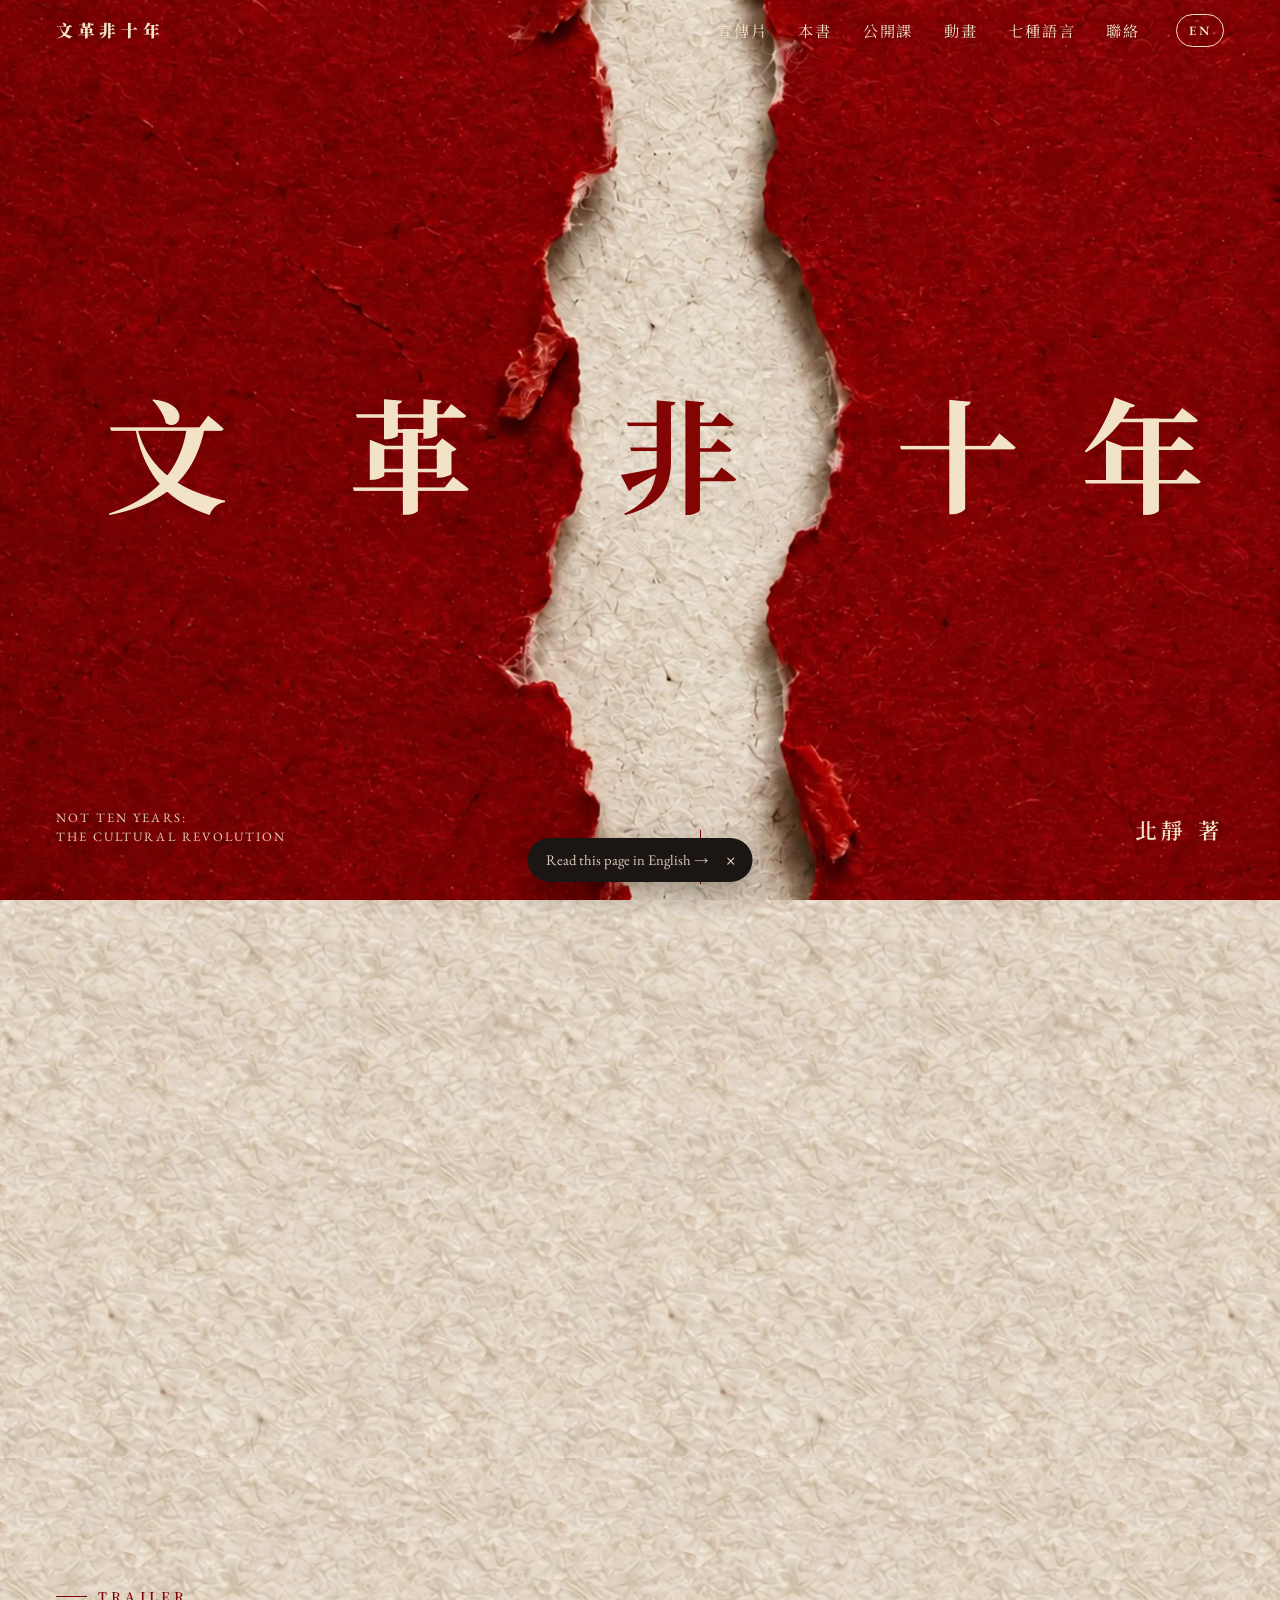
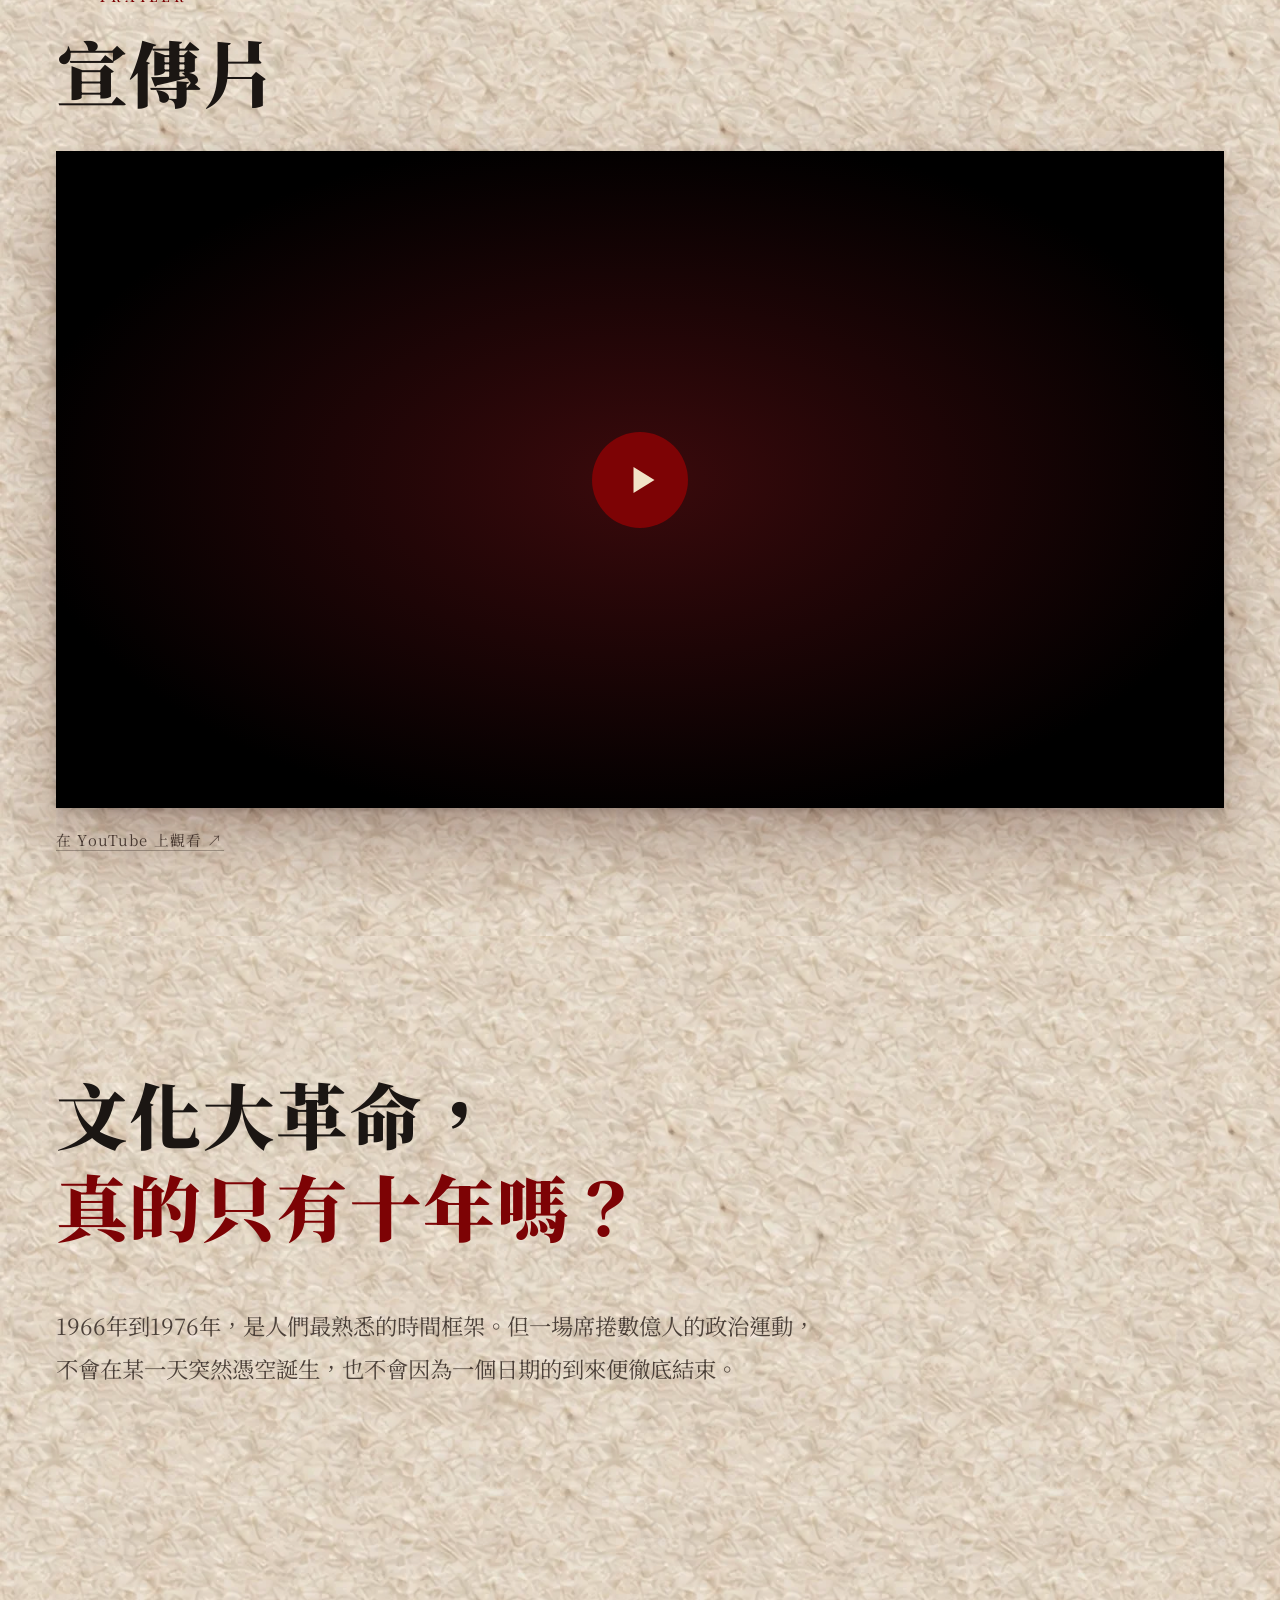
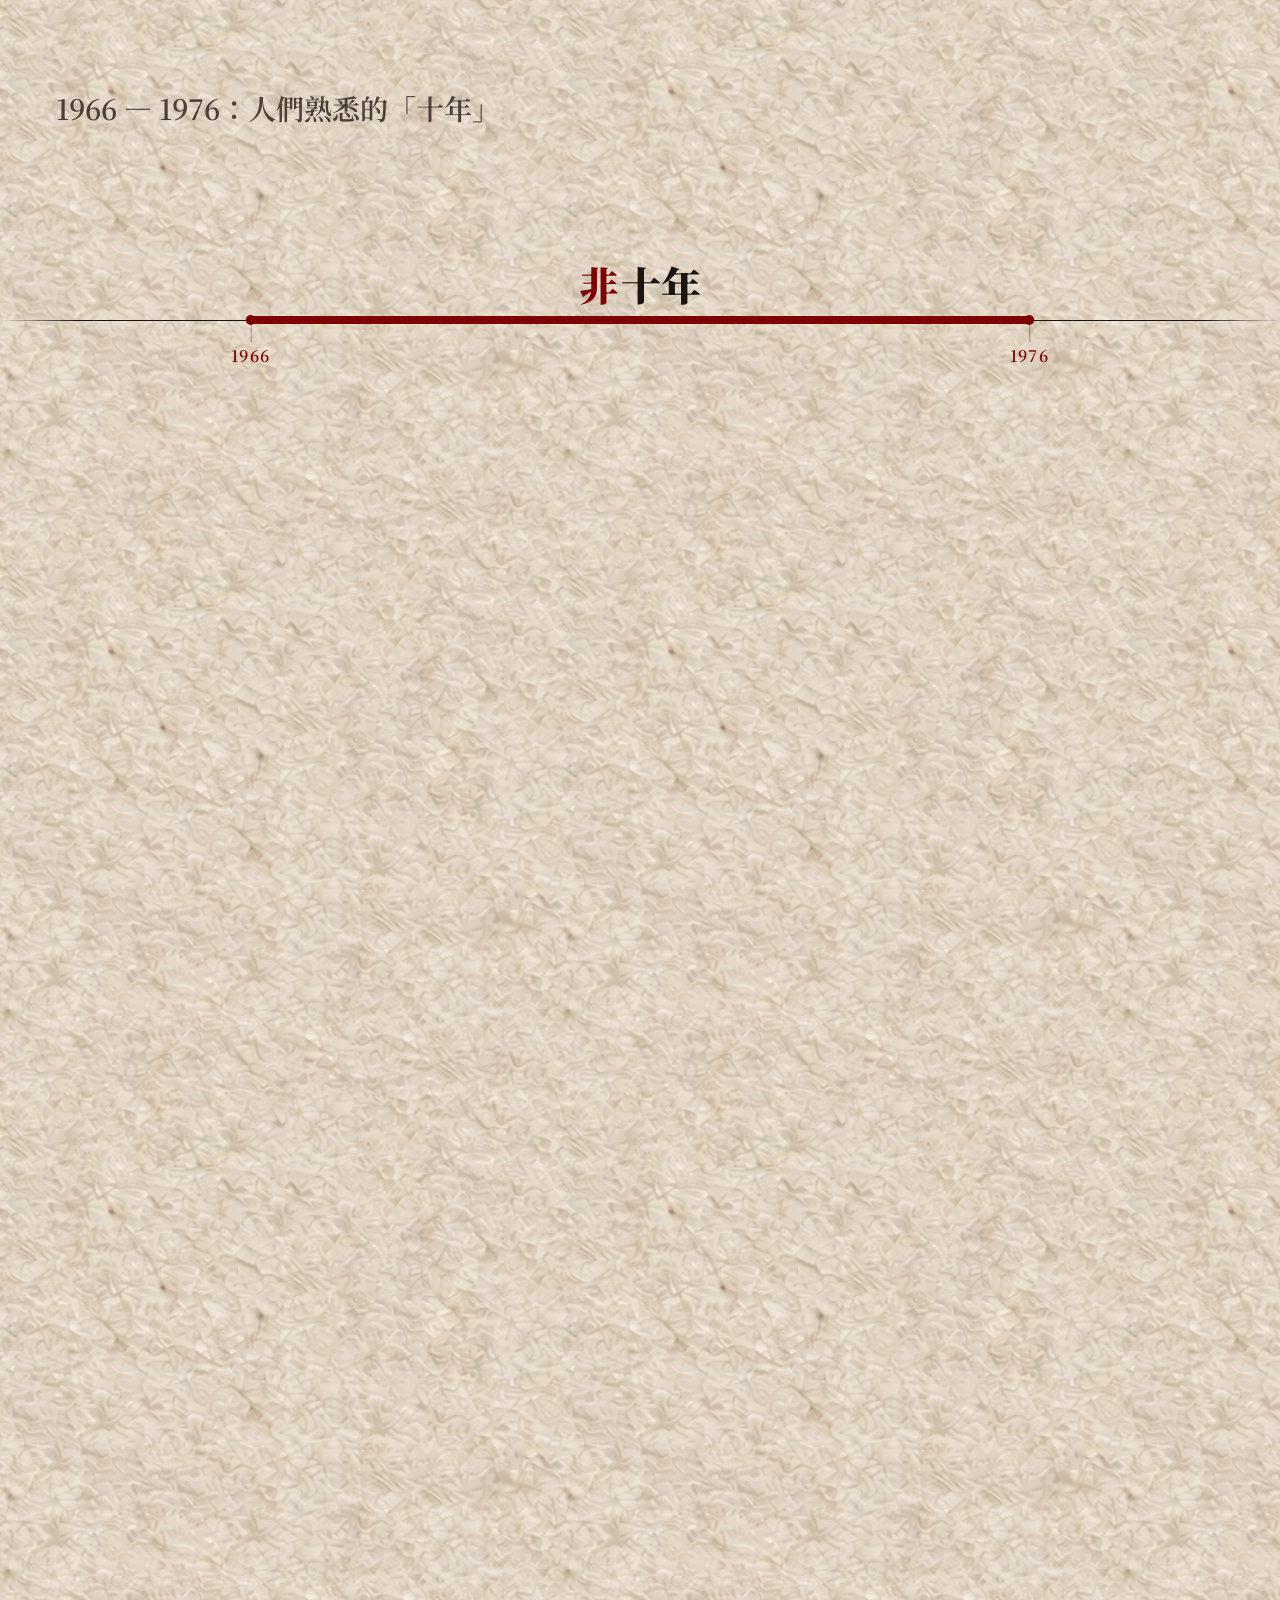
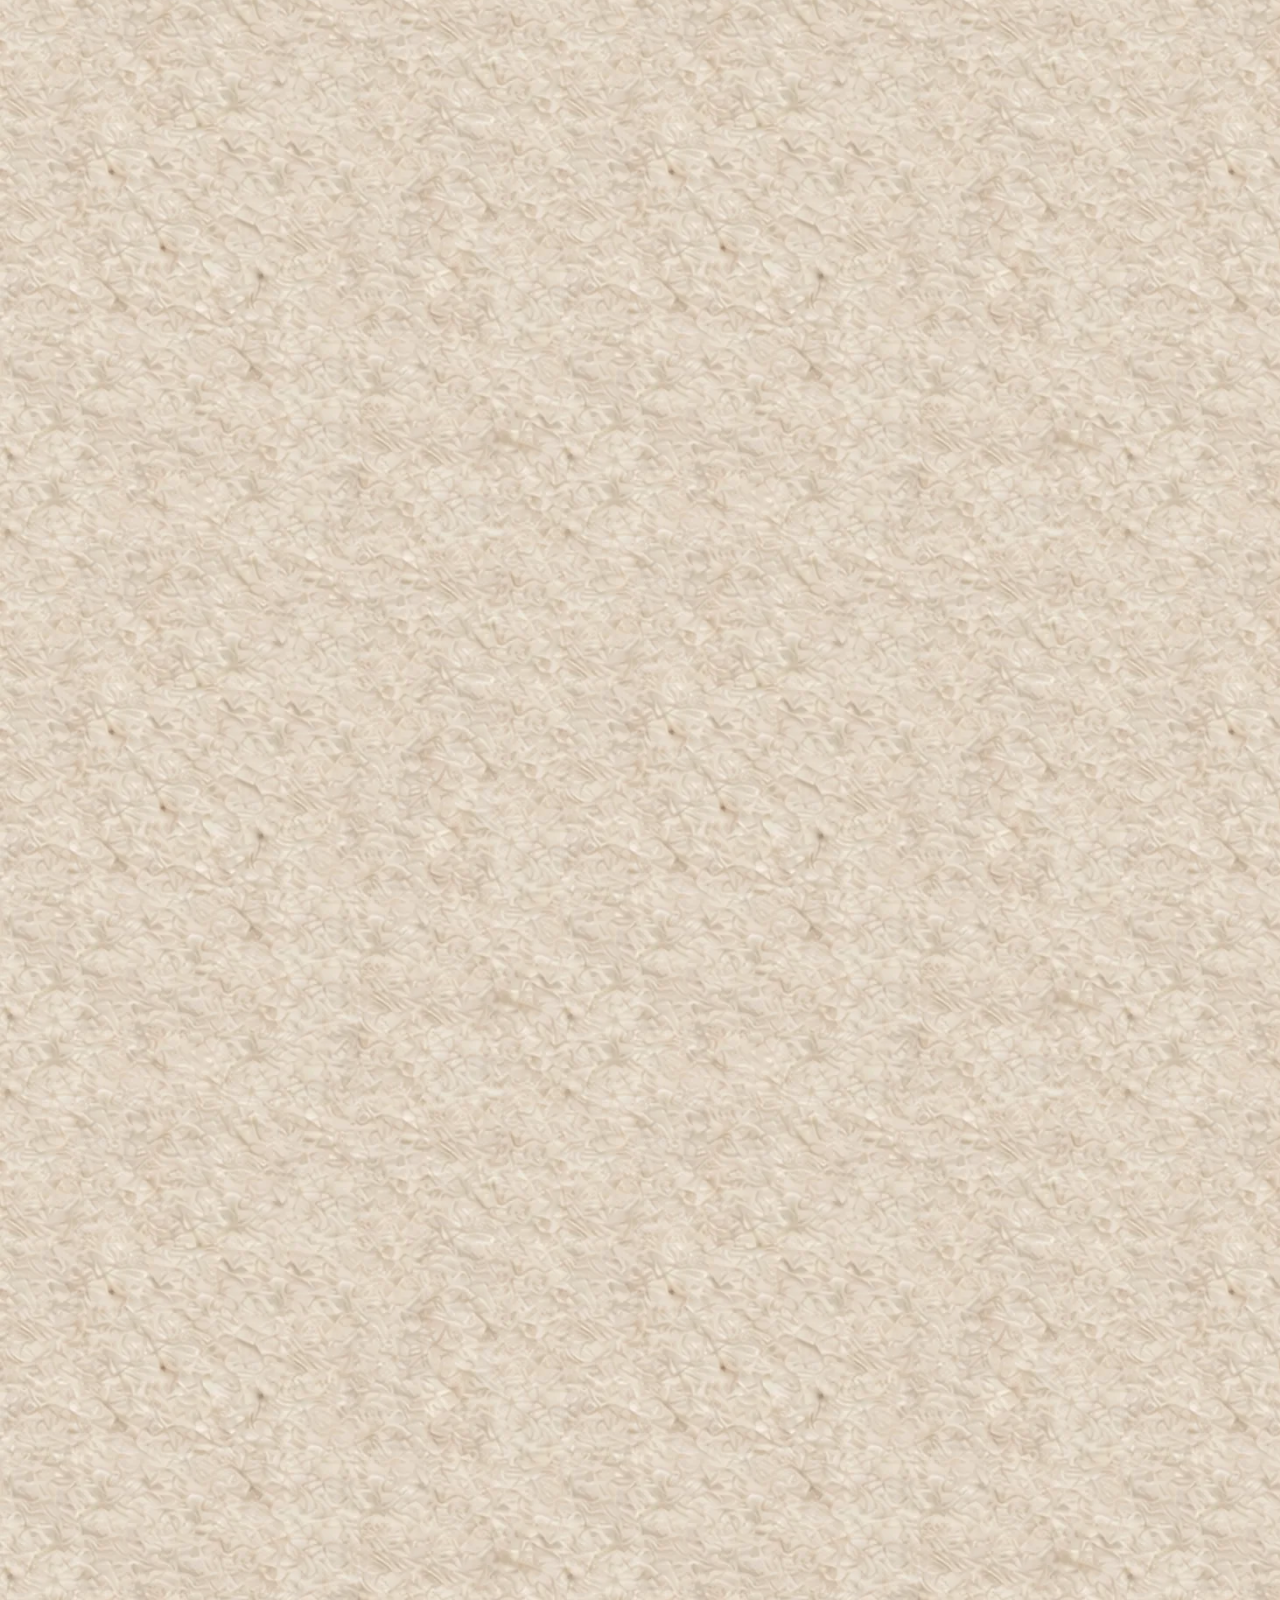
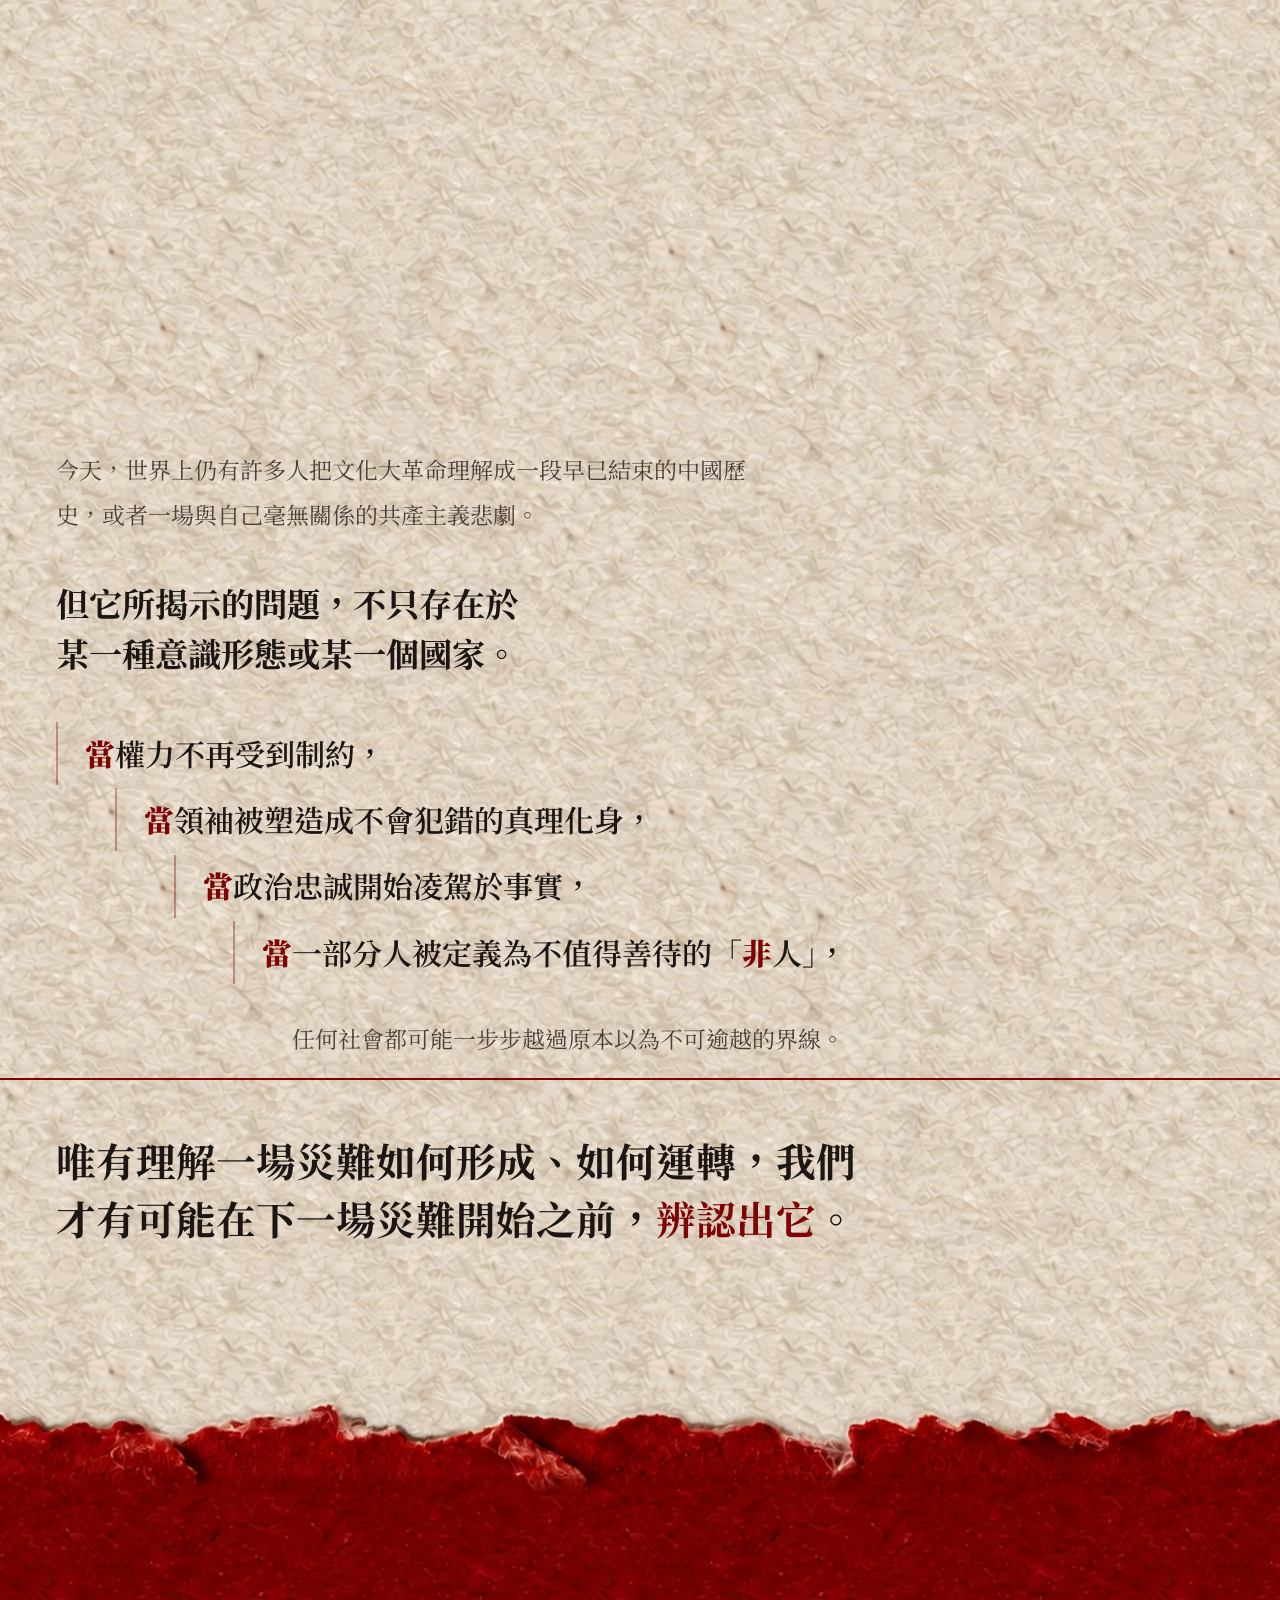
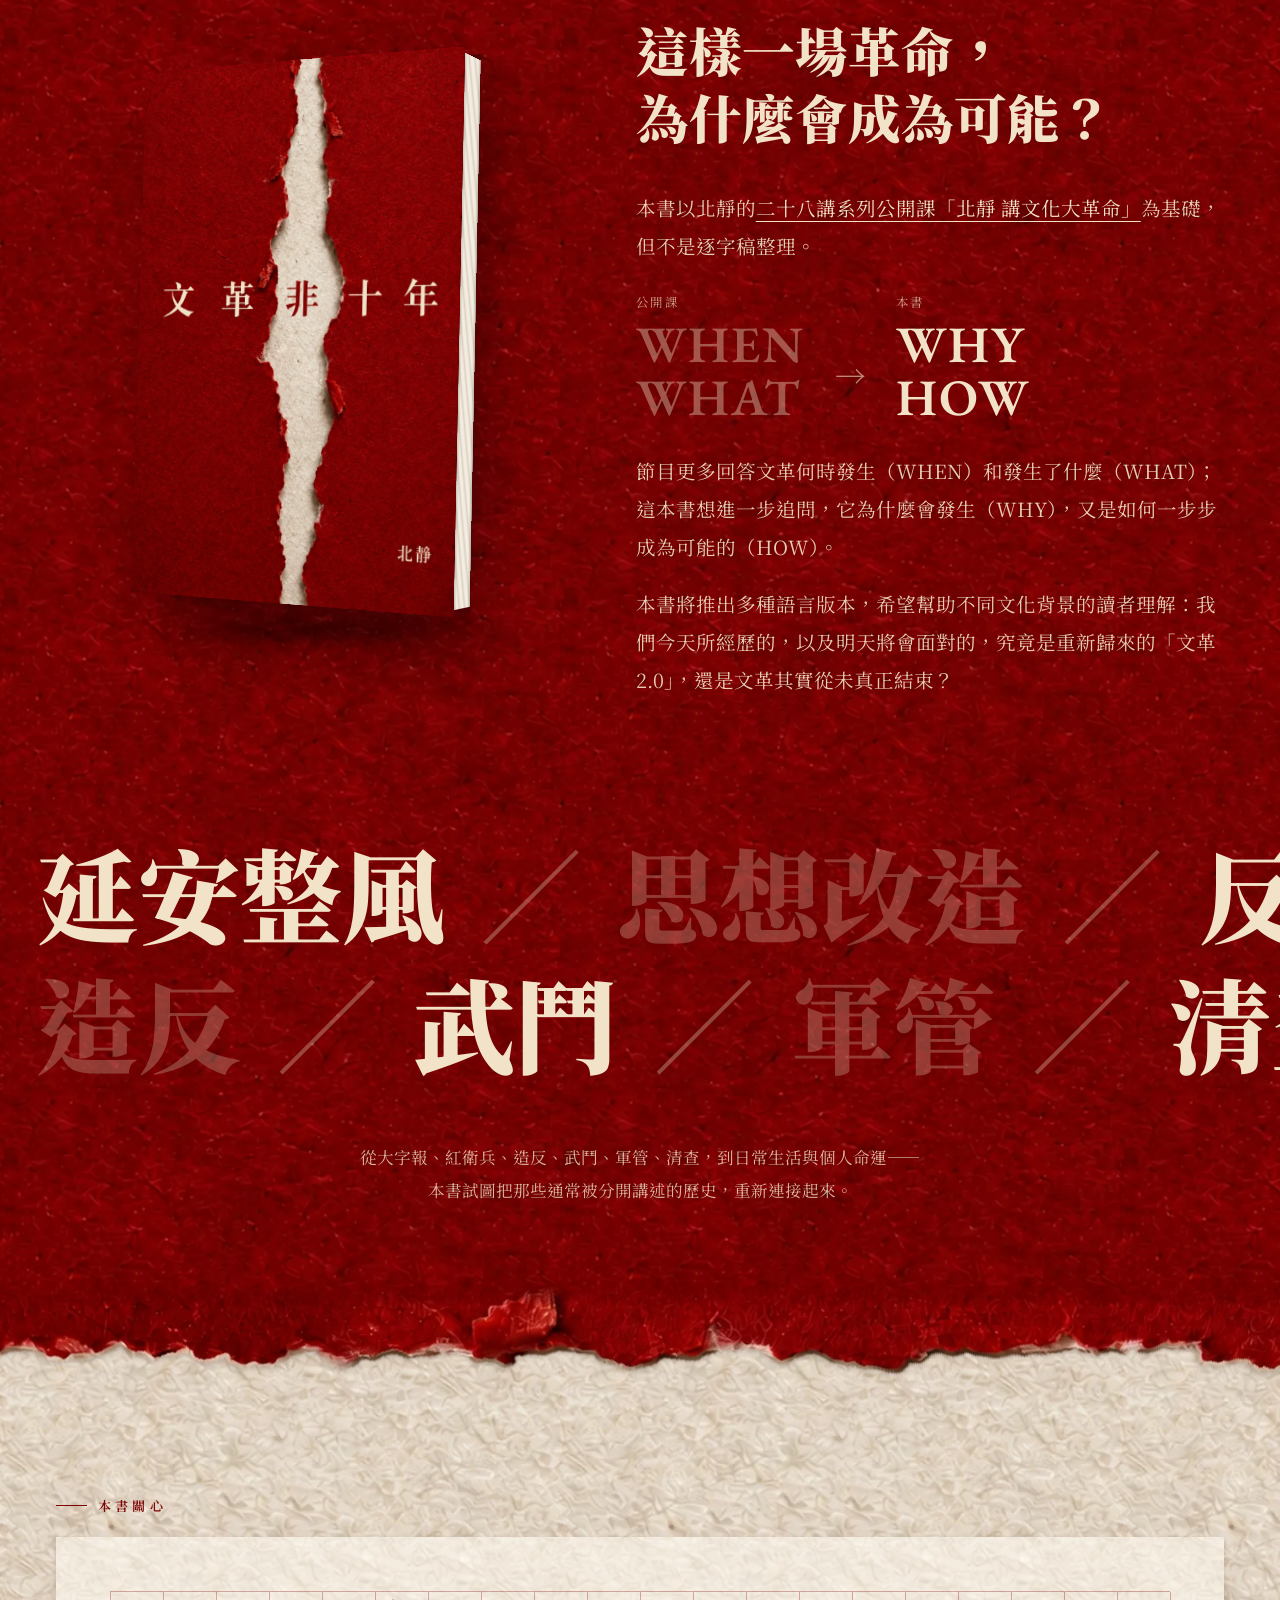
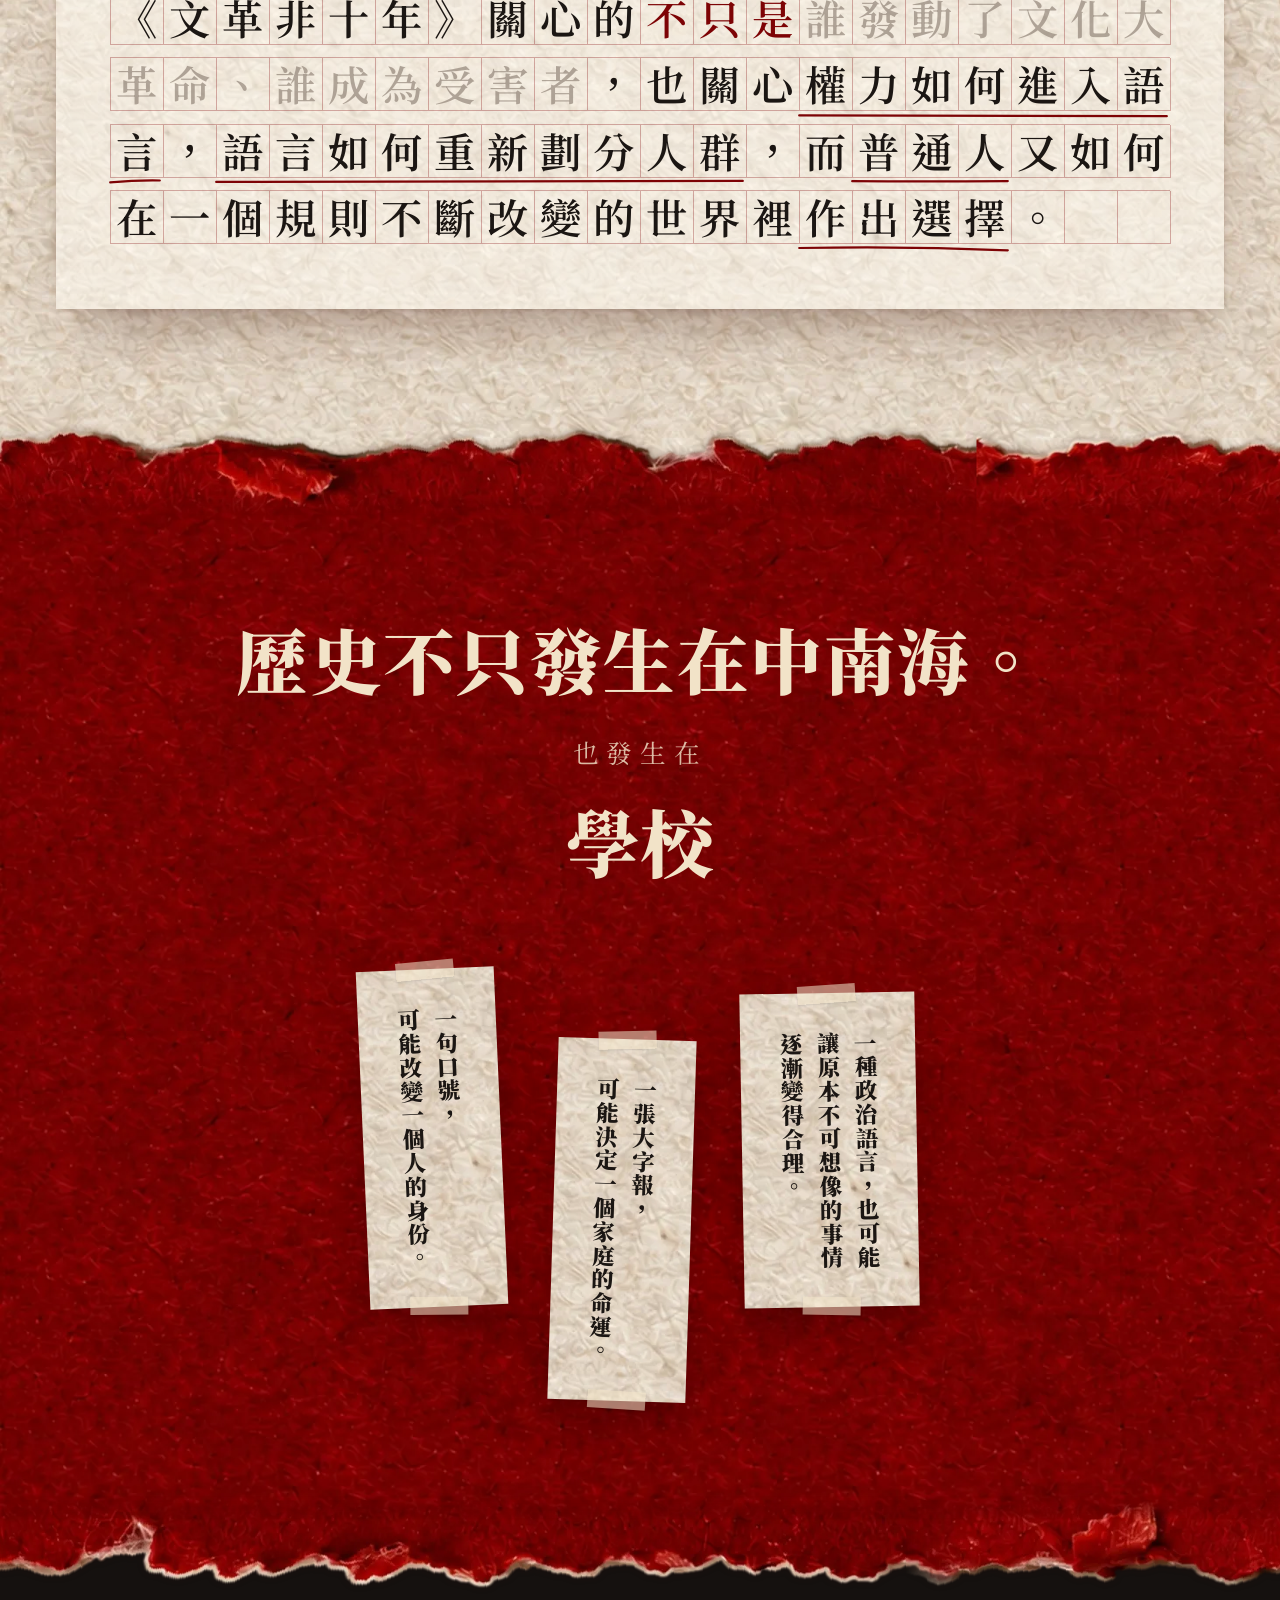
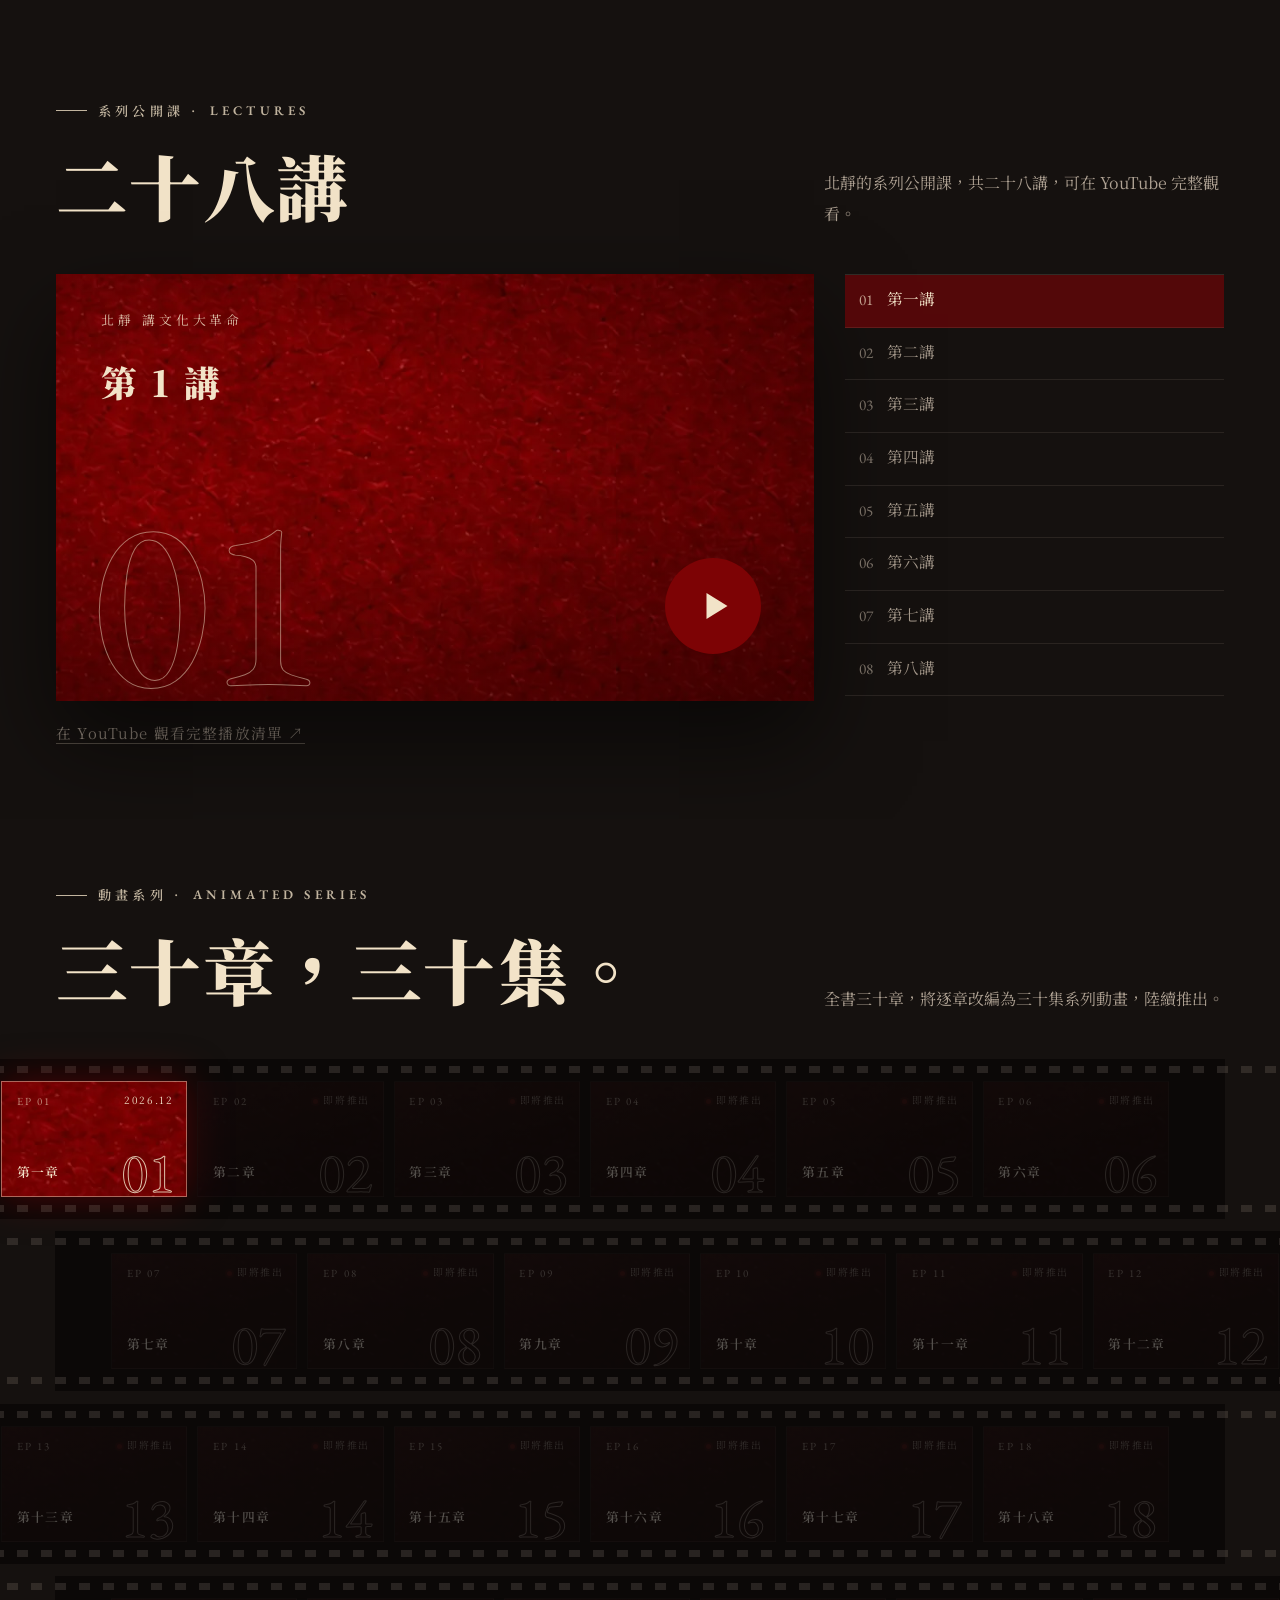
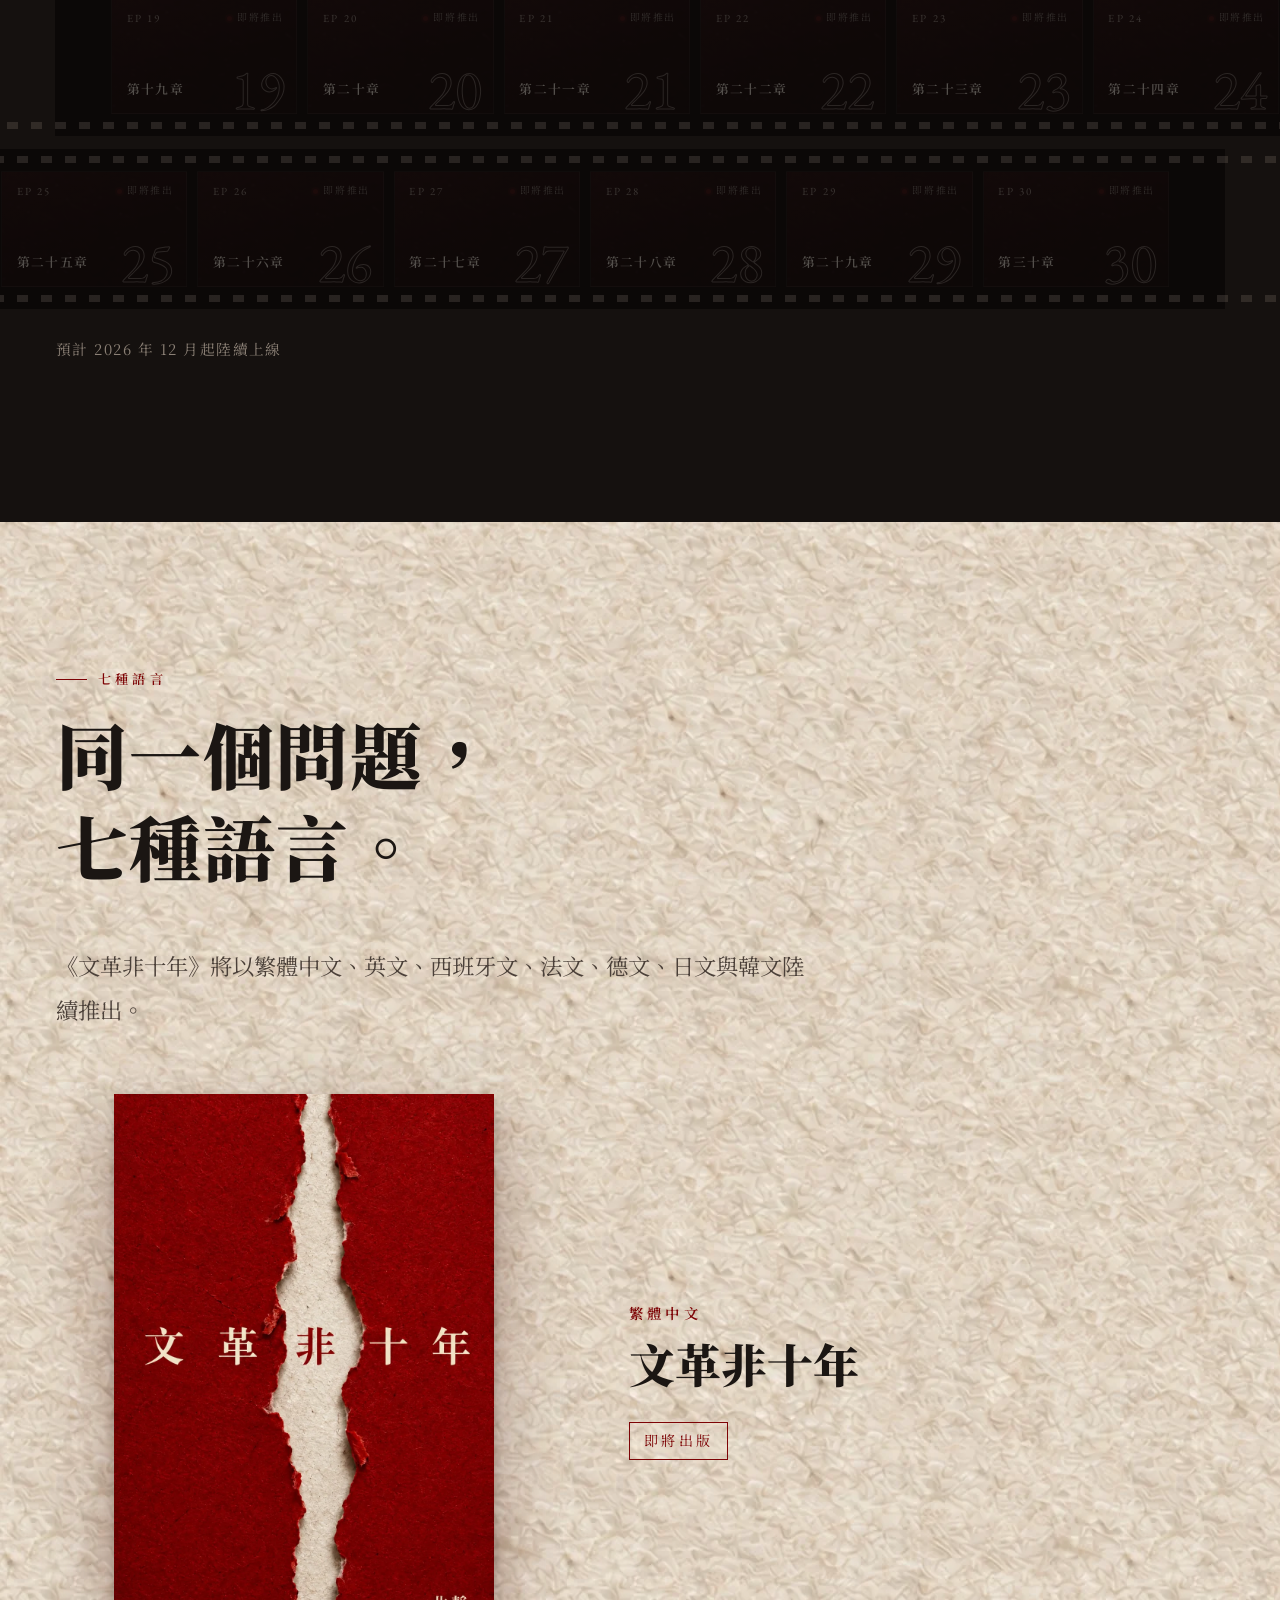
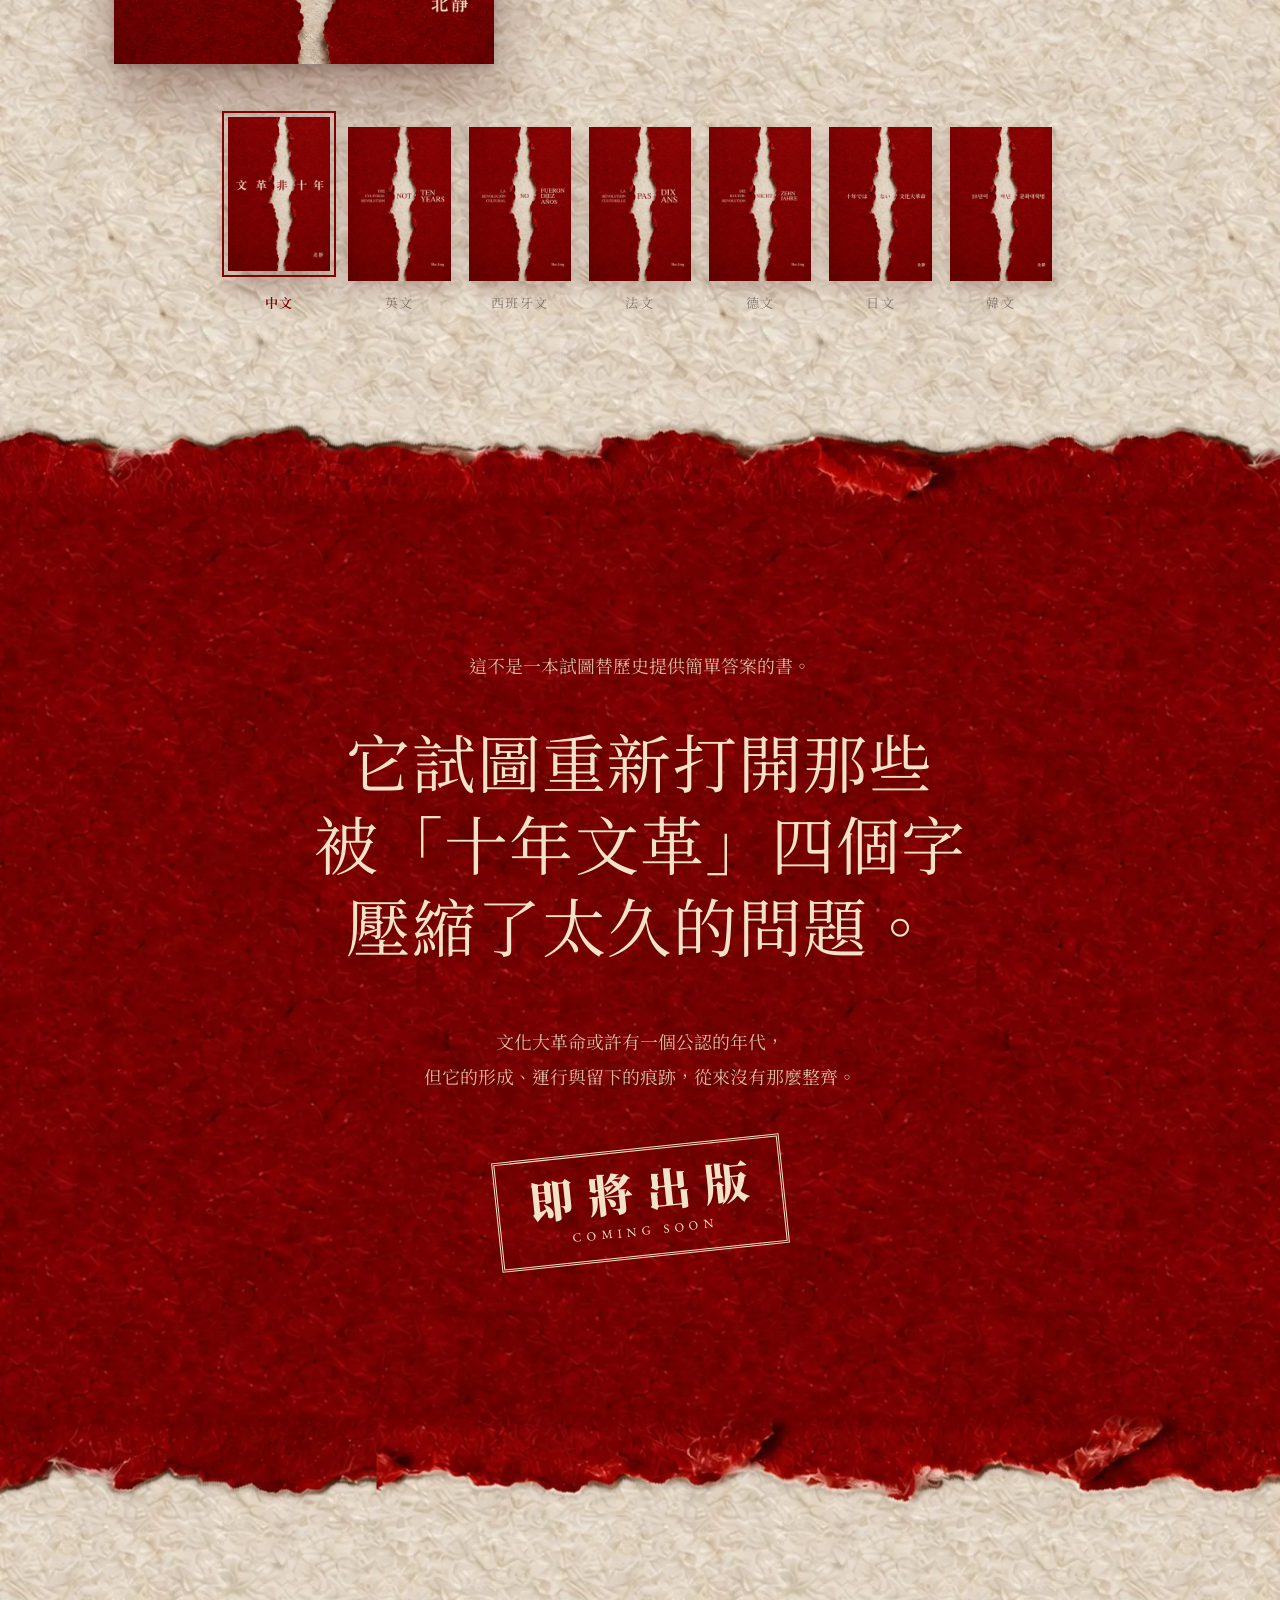
==== commit cf8d1cd1: "Link the lecture series to its YouTube playlist Co-Authored-By: Claude Opus 5.5 <noreply@anthropic.c" ====
--- a/index.html
+++ b/index.html
@@ -255,7 +255,7 @@
   </section>
 
   <!-- 7 · 系列公開課 -->
-  <section class="lectures bg-night" id="lectures" data-lectures data-playlist="">
+  <section class="lectures bg-night" id="lectures" data-lectures data-playlist="PLfpAxZYHV0zZZFdKCW0ILnyqd49OxuSLf">
     <div class="wrap">
       <div class="media-head">
         <div>
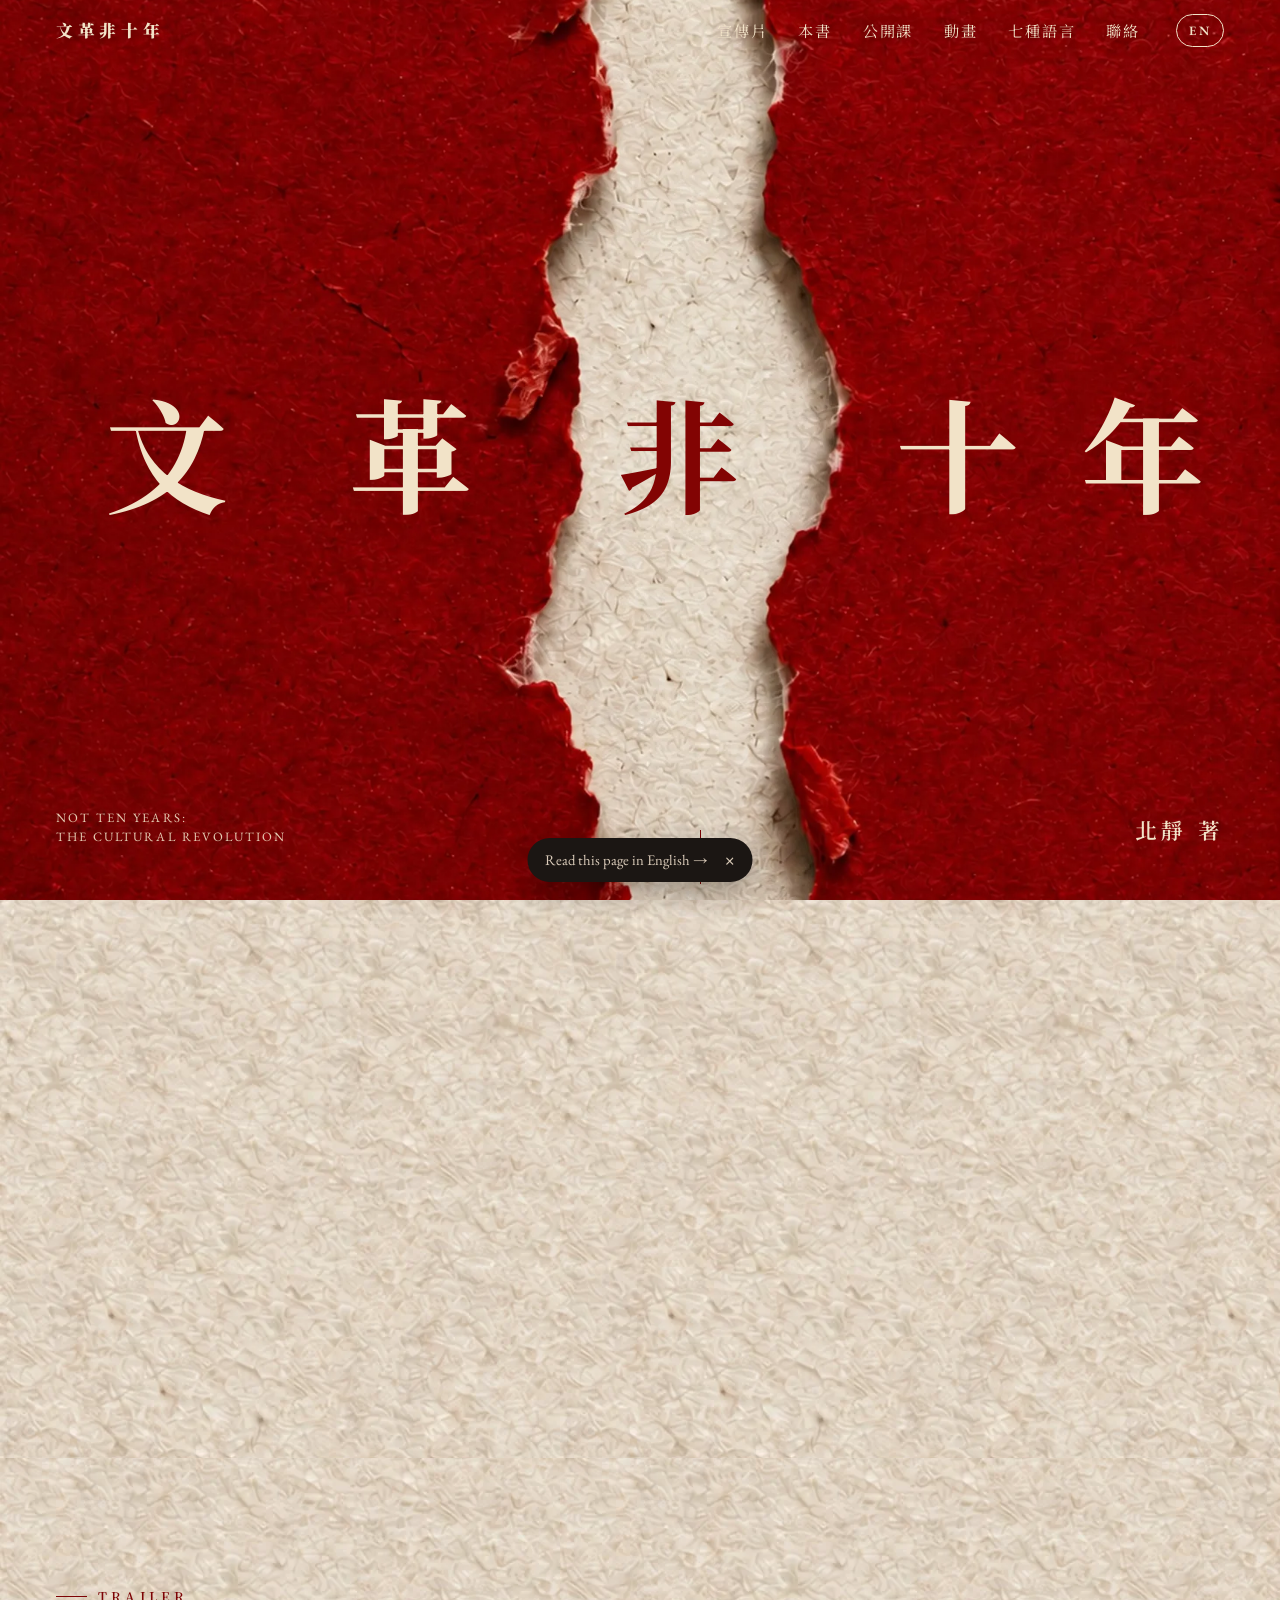
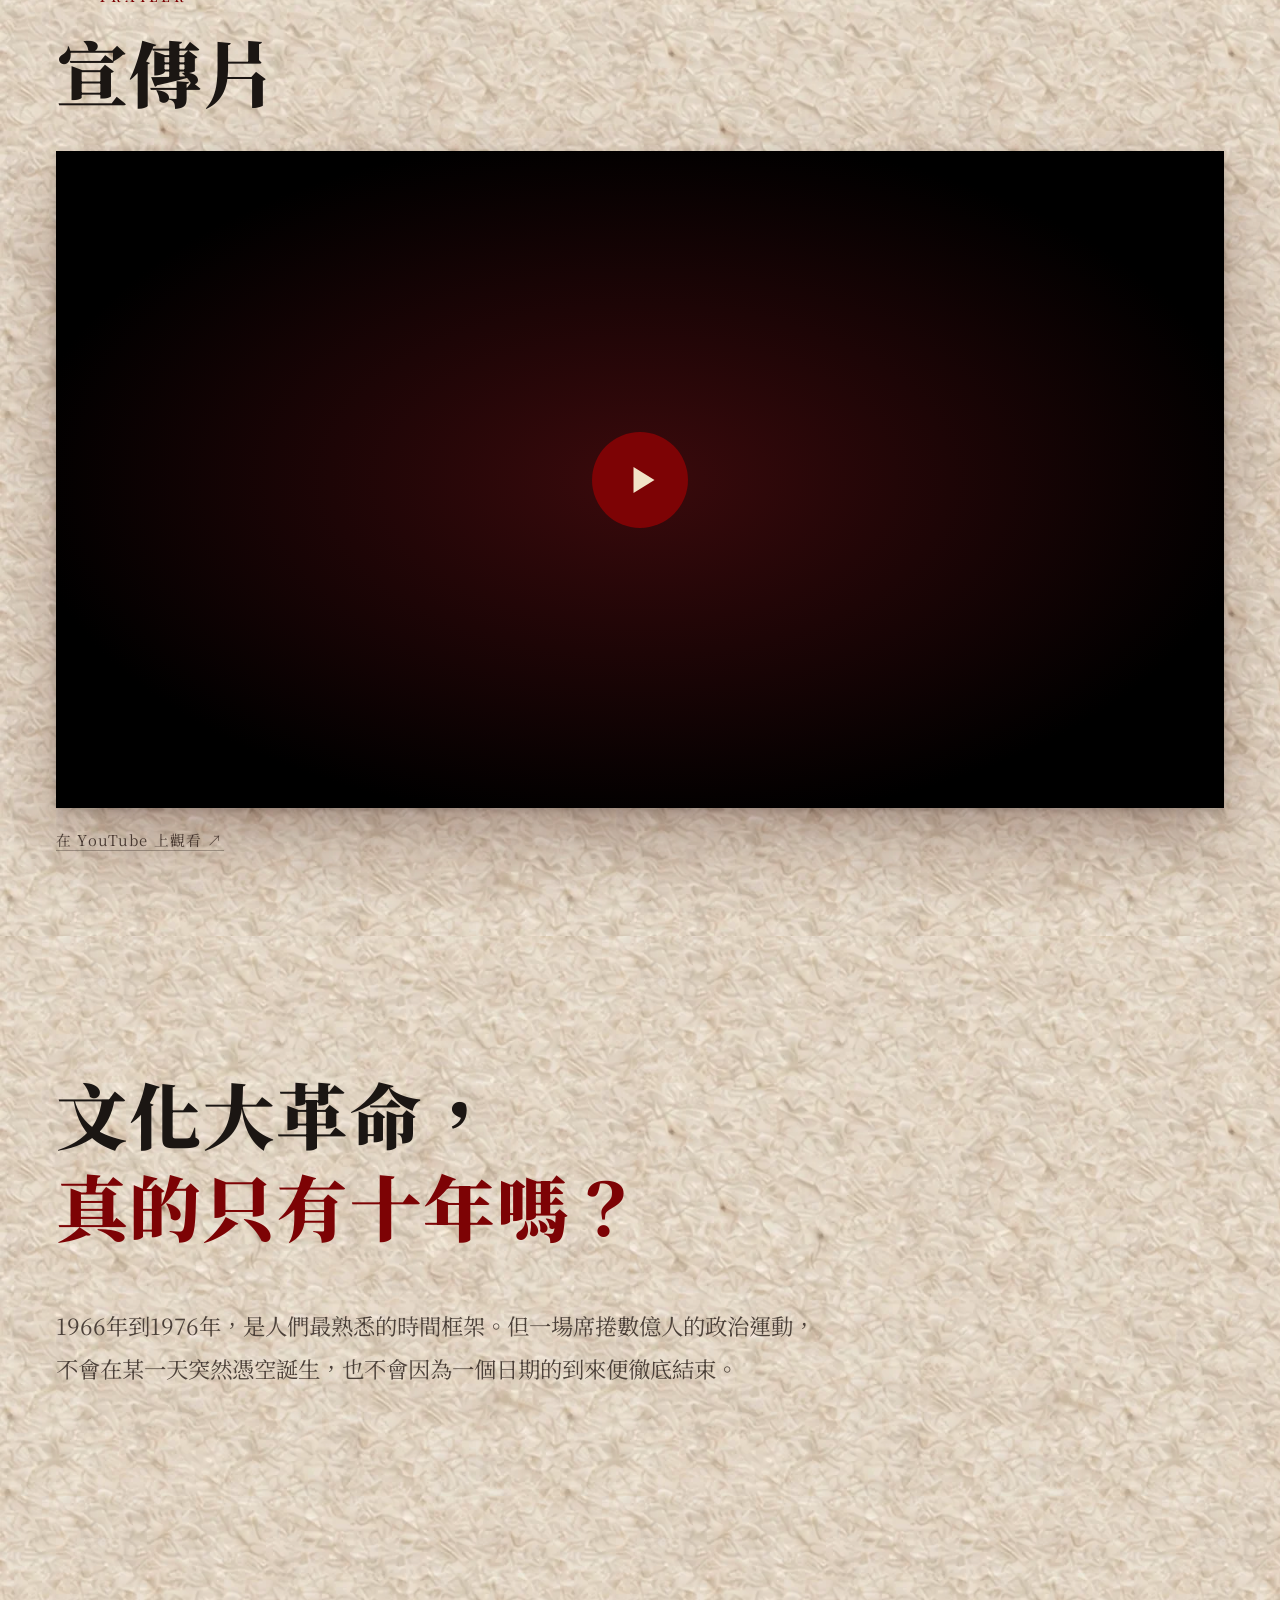
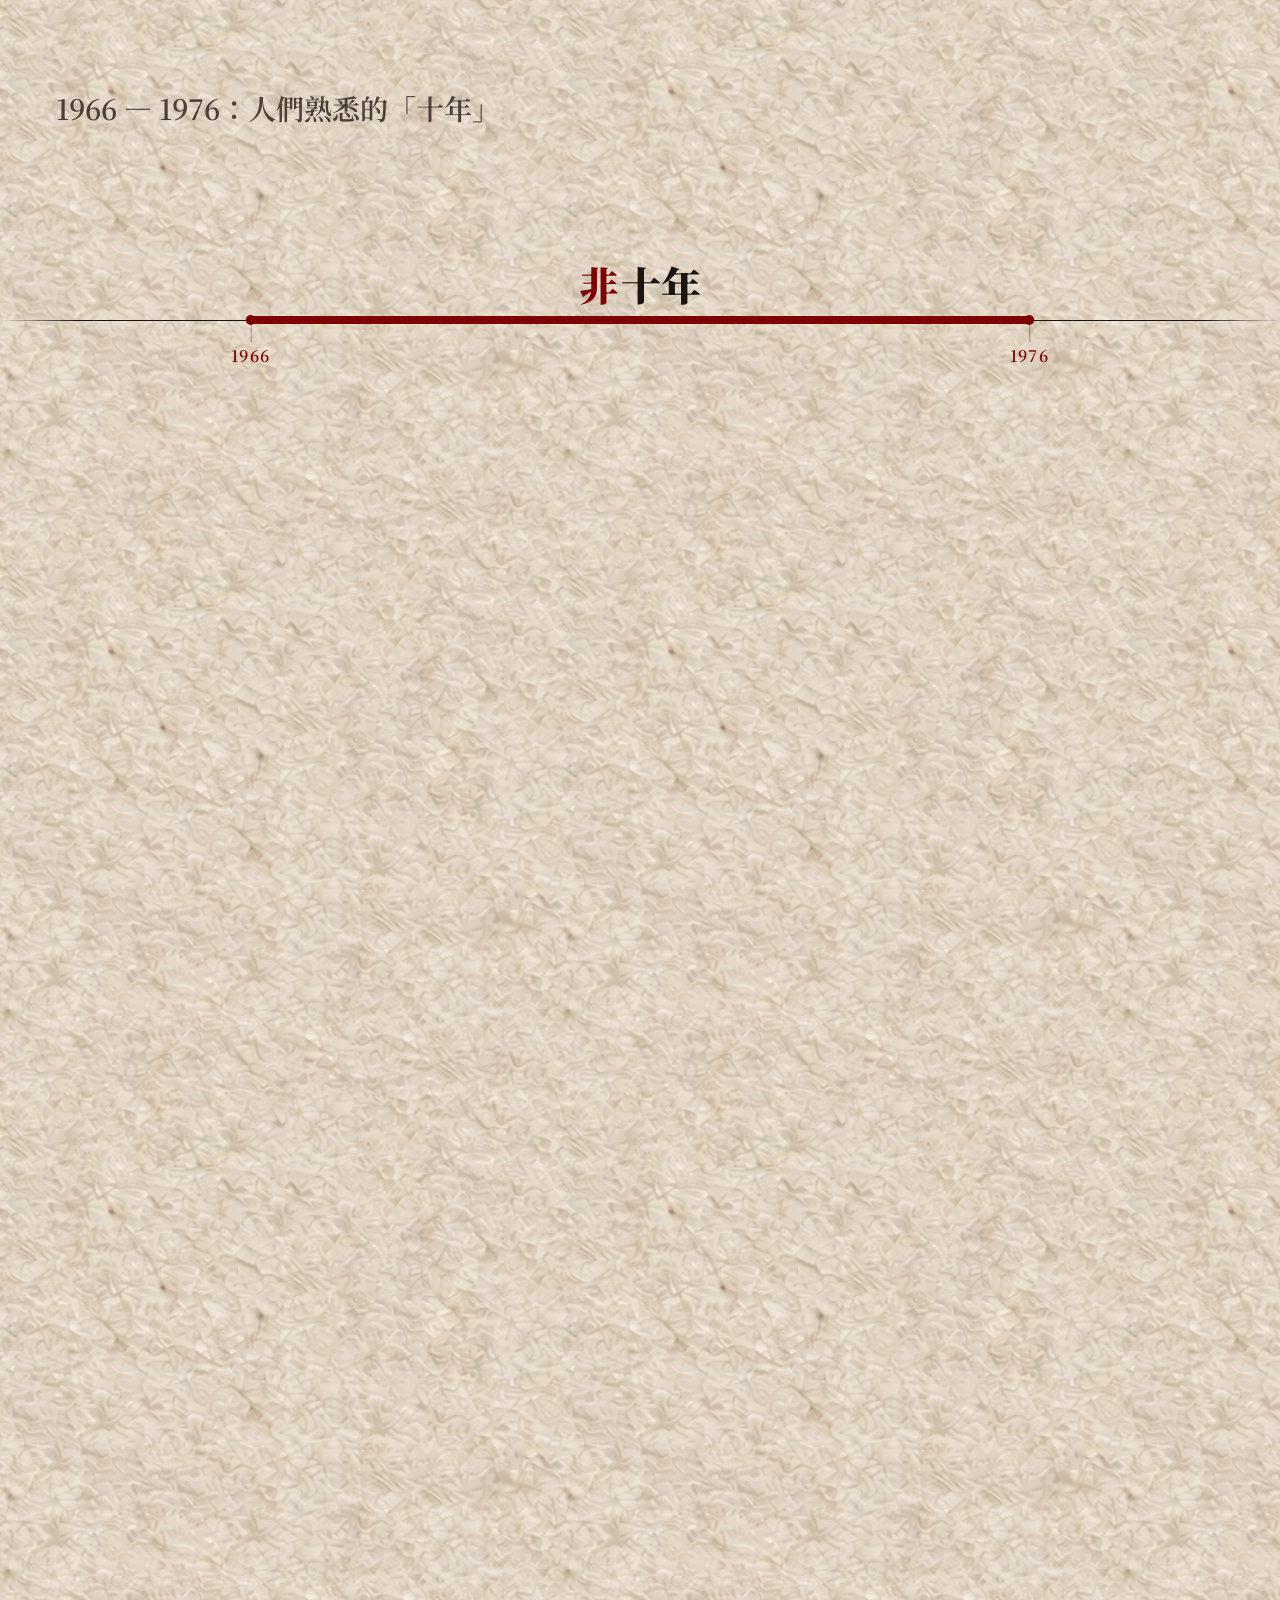
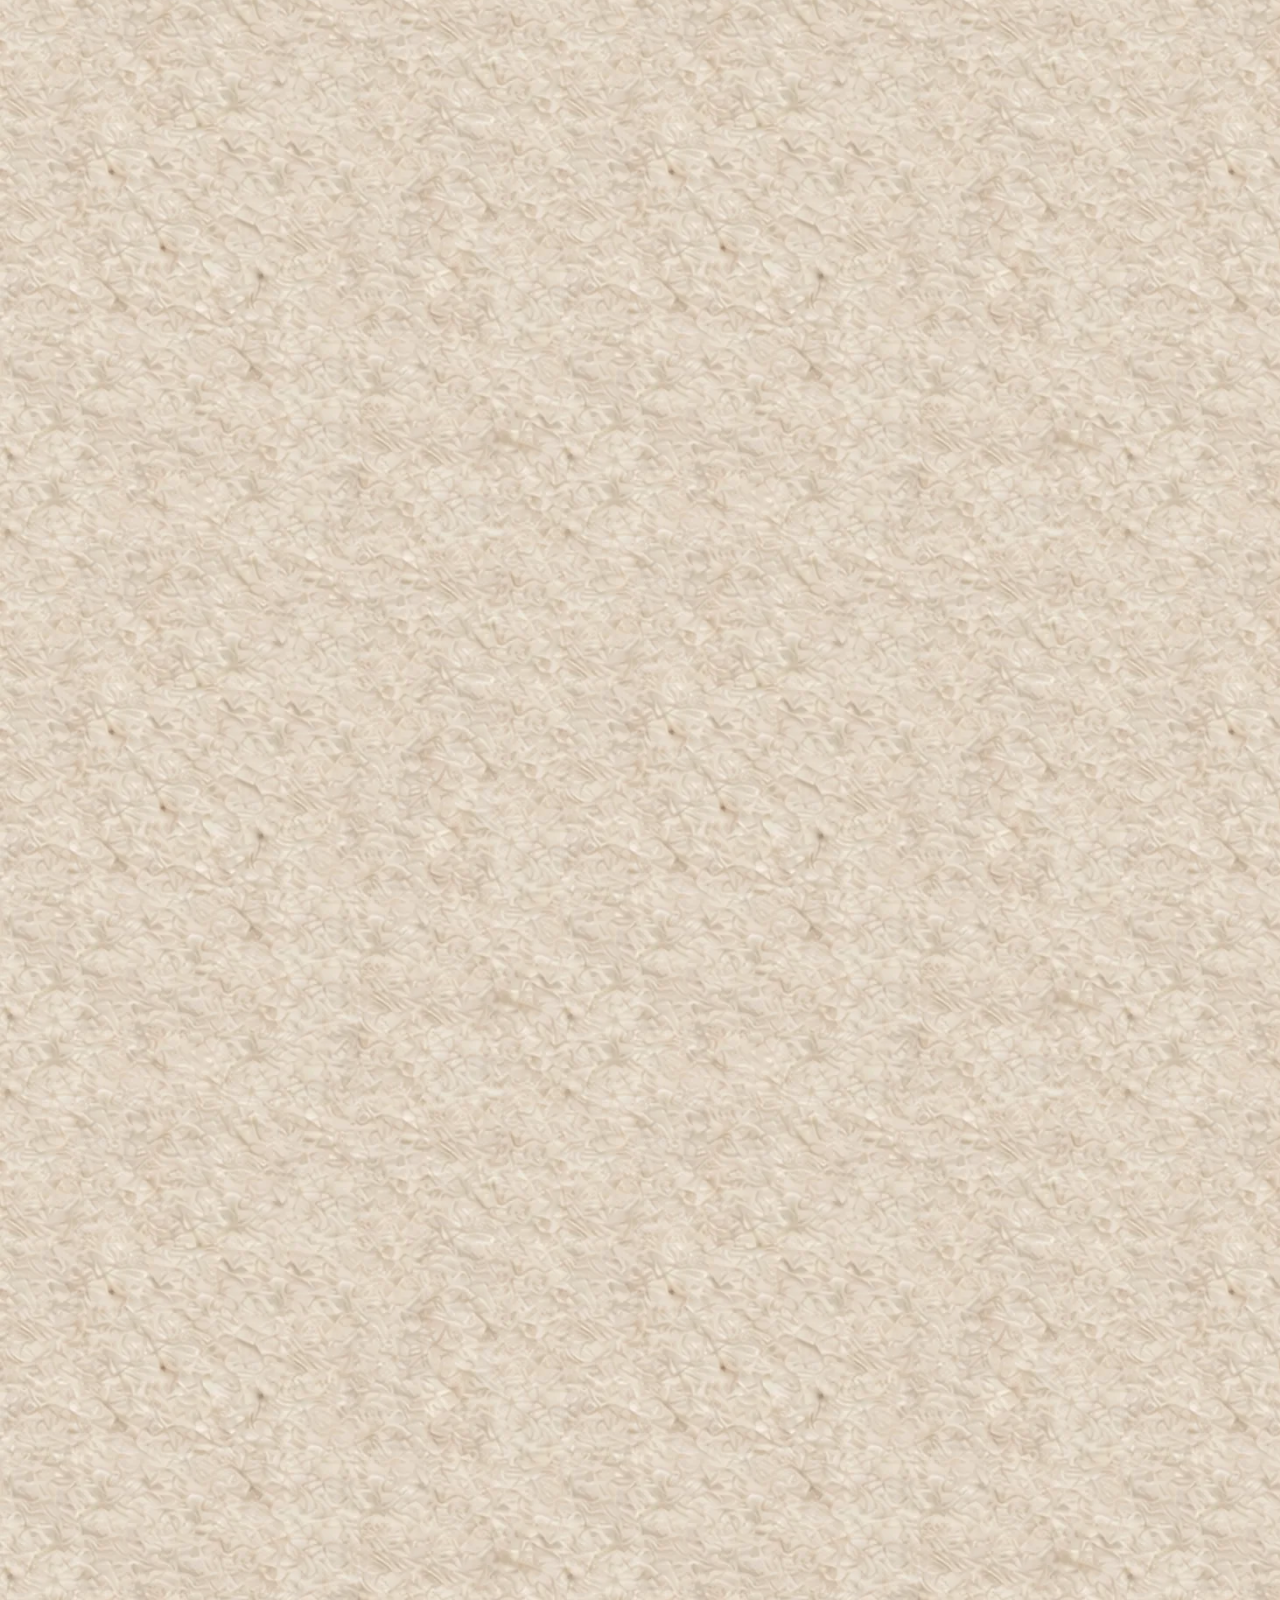
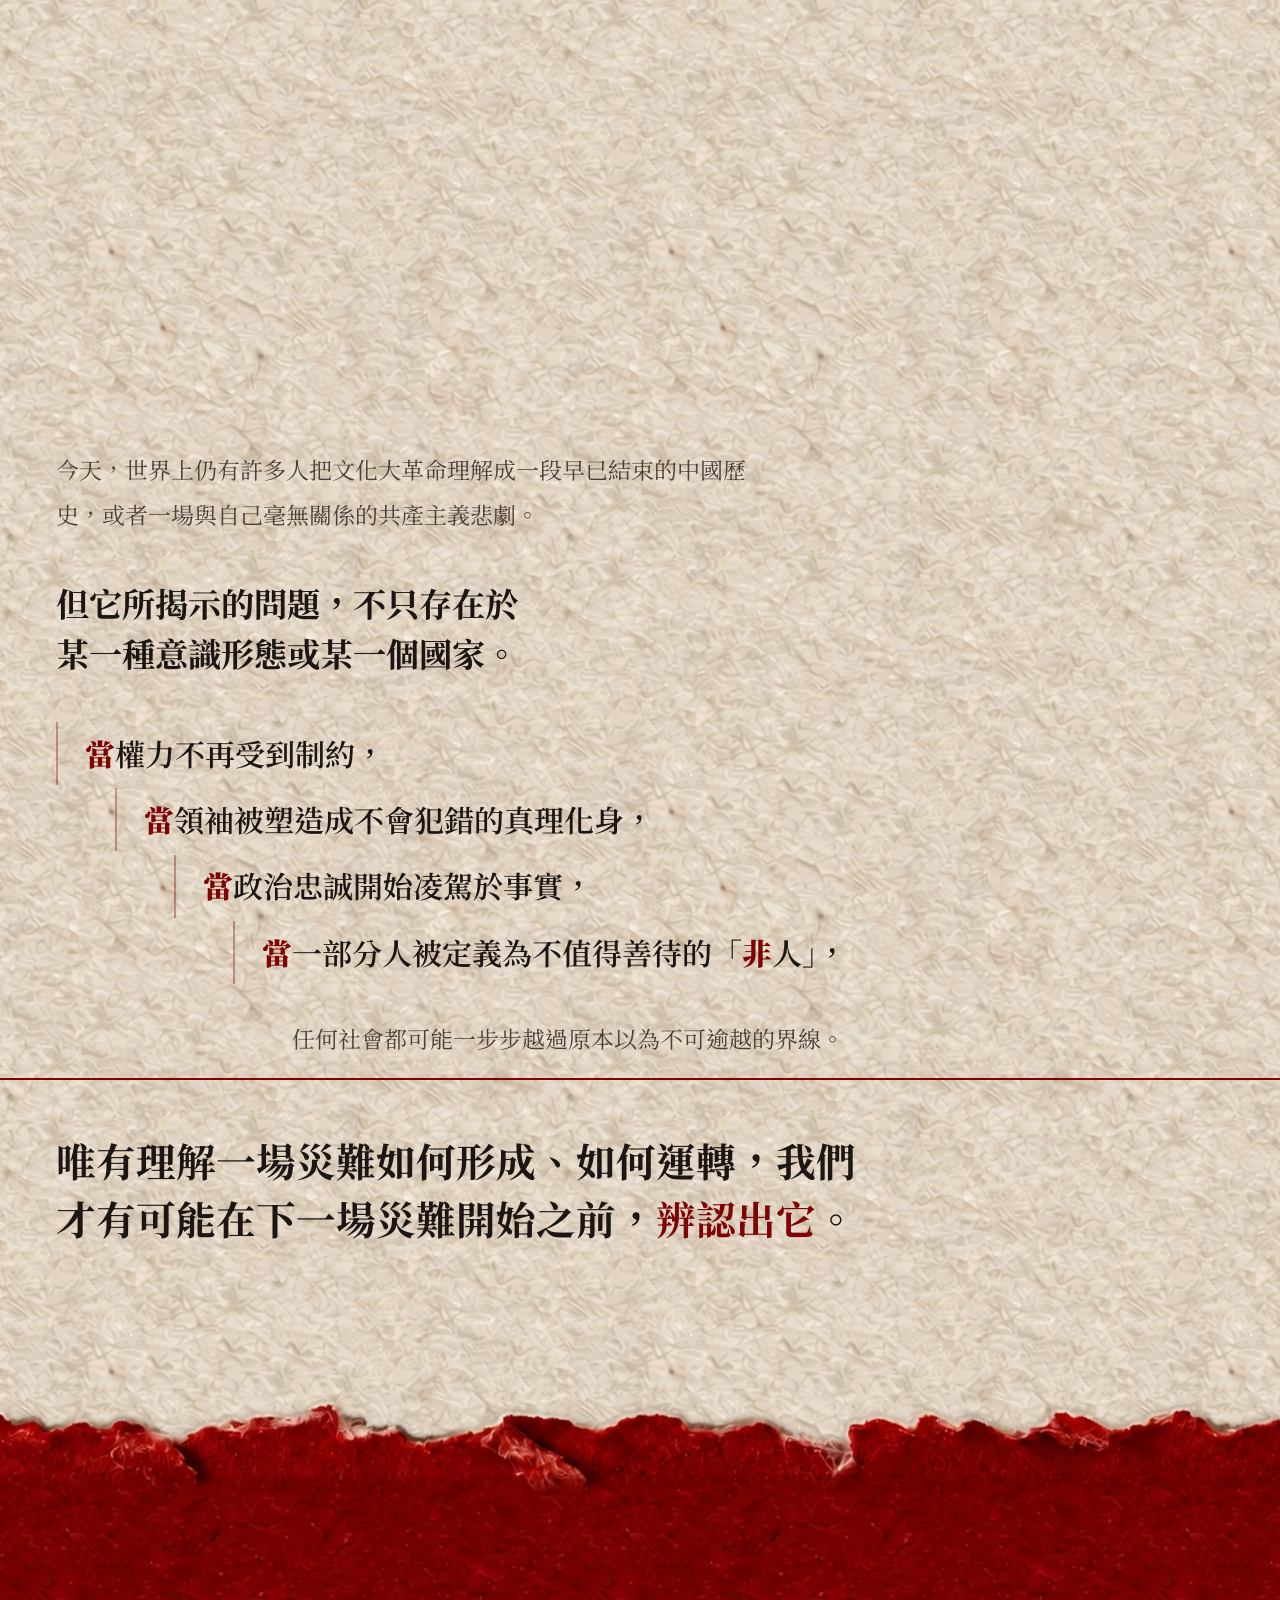
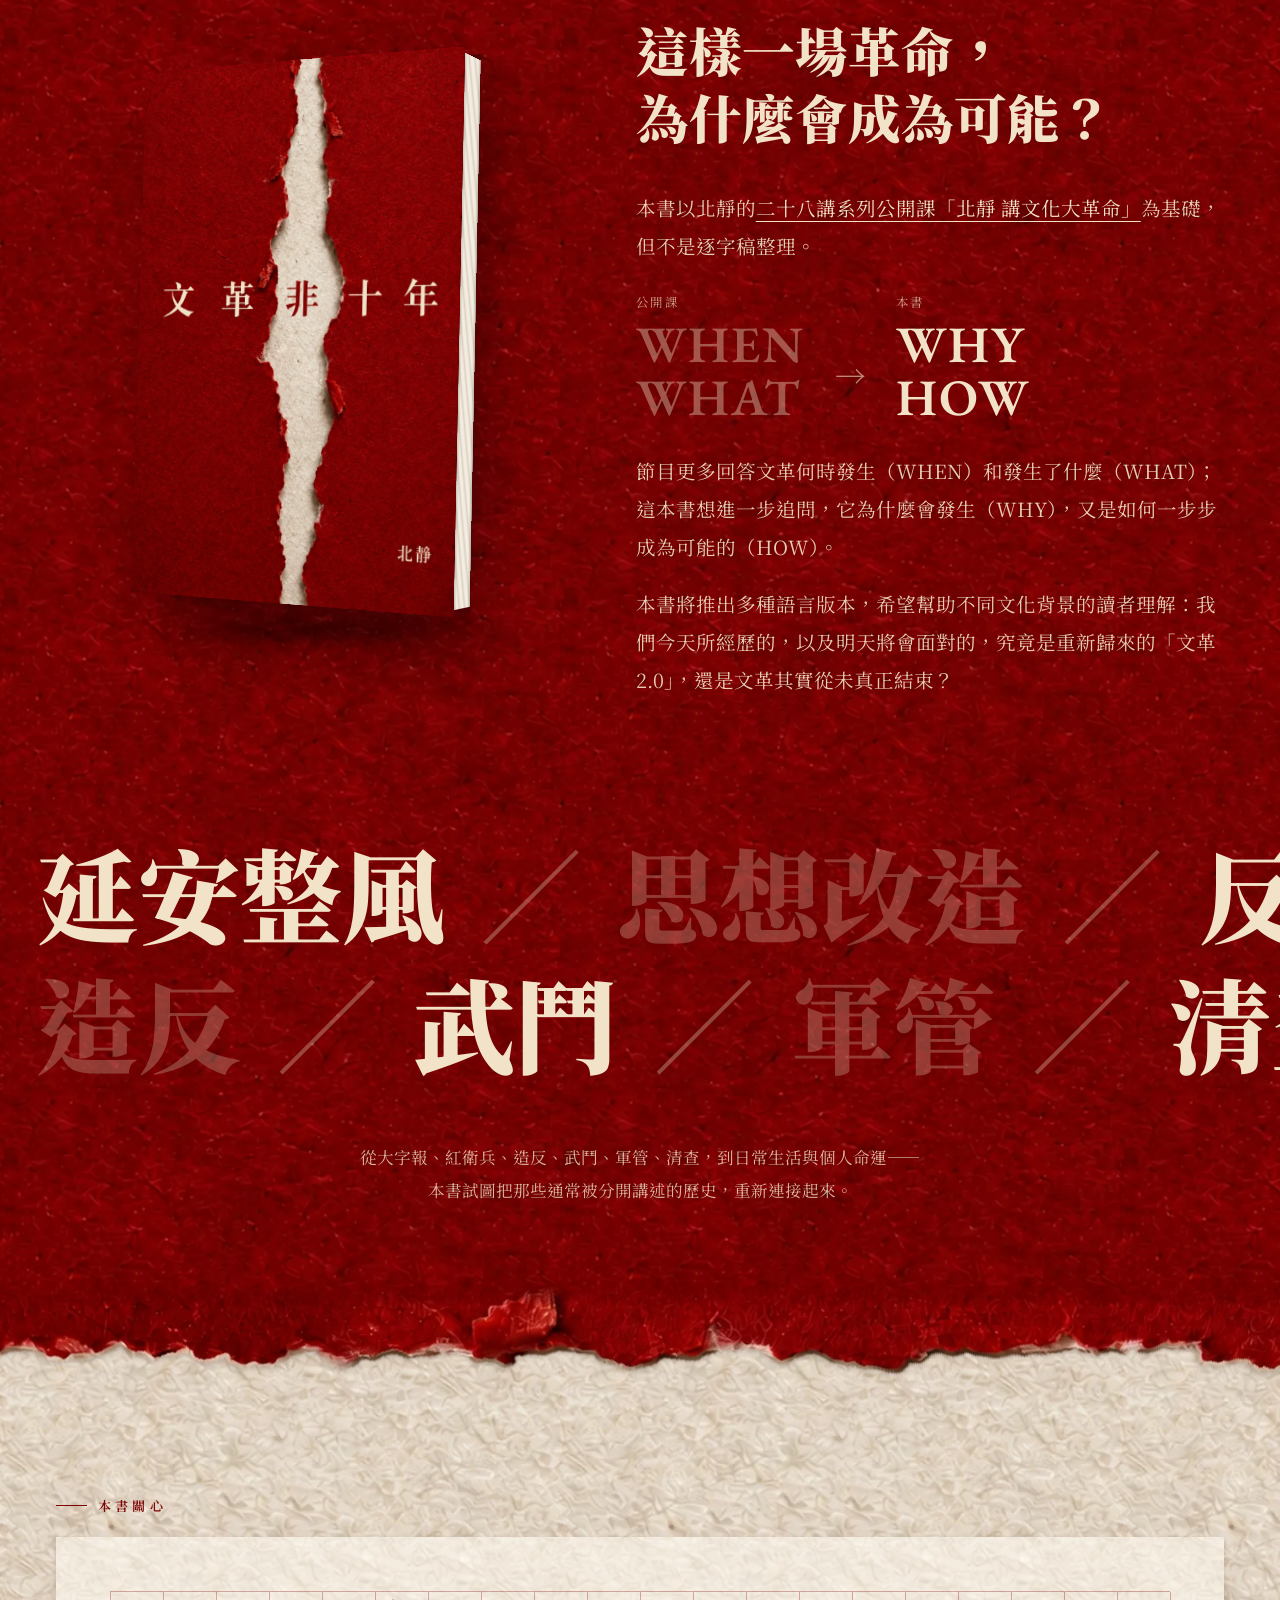
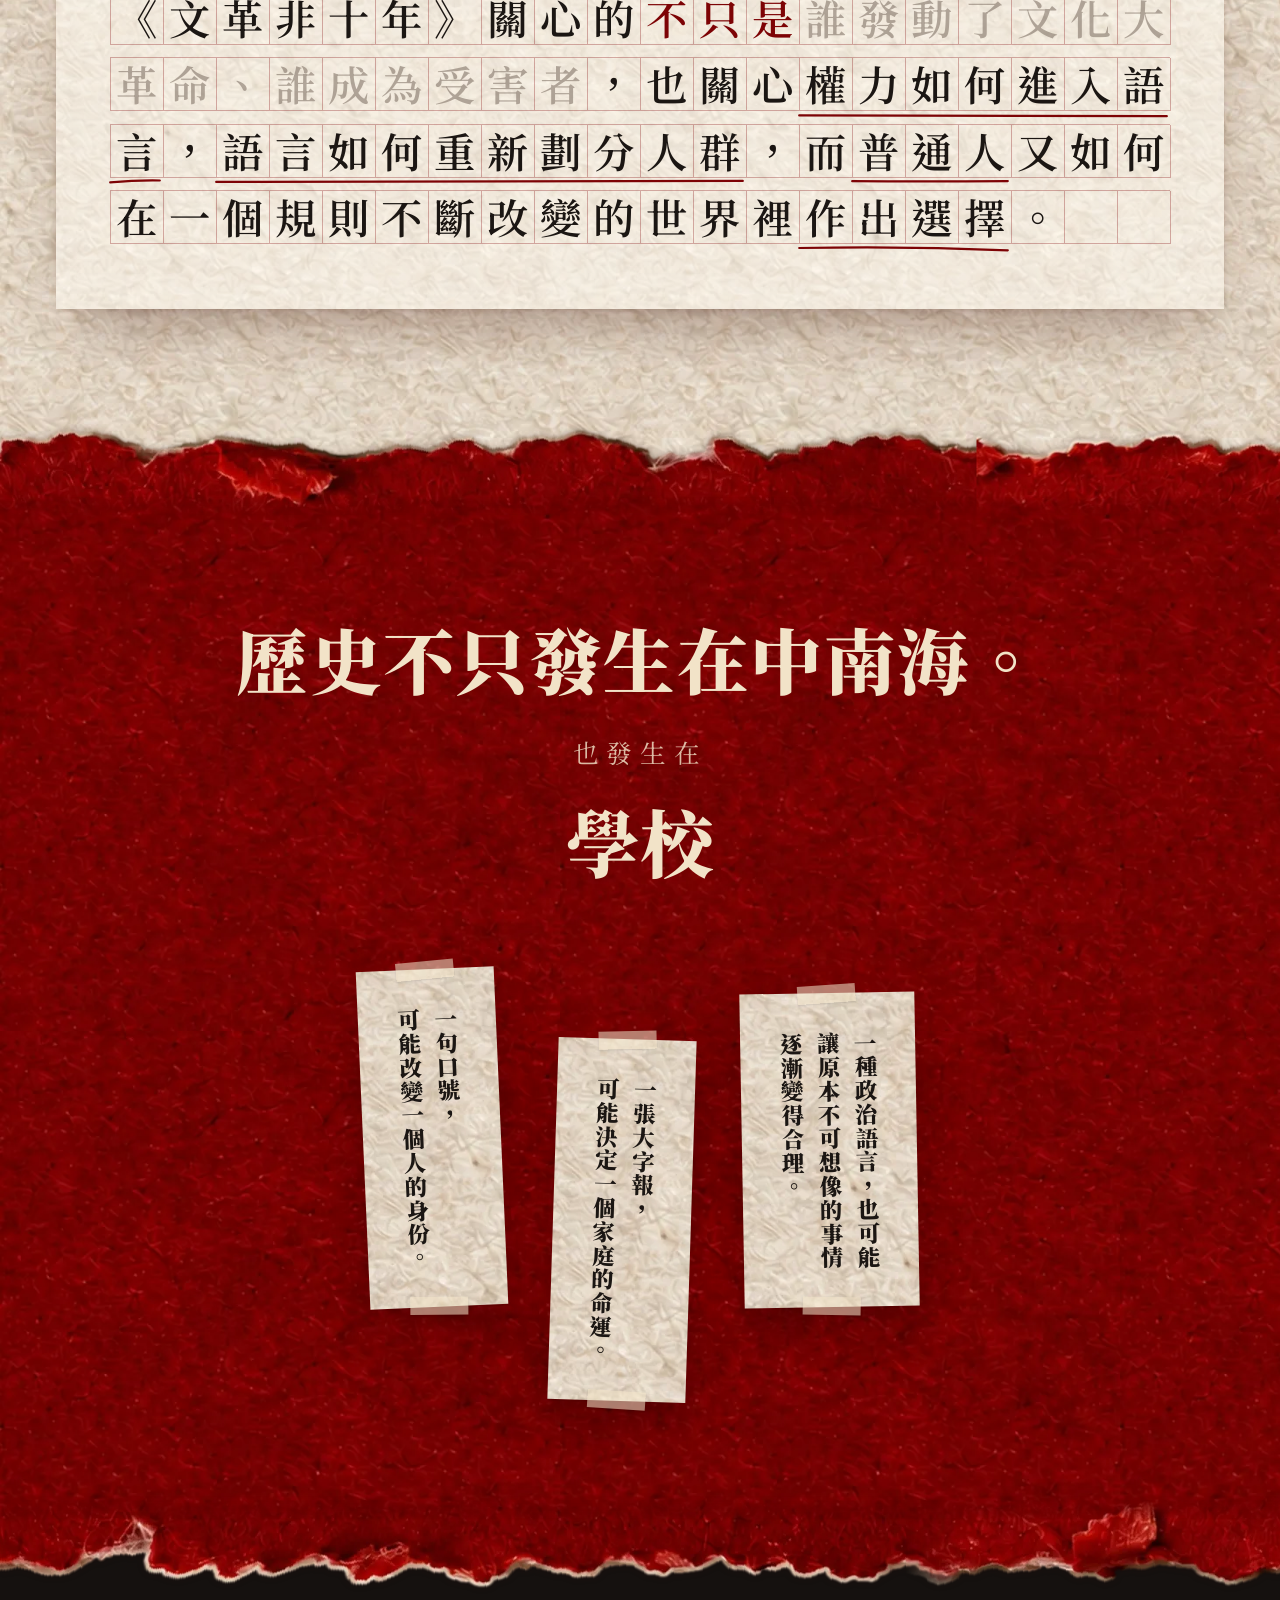
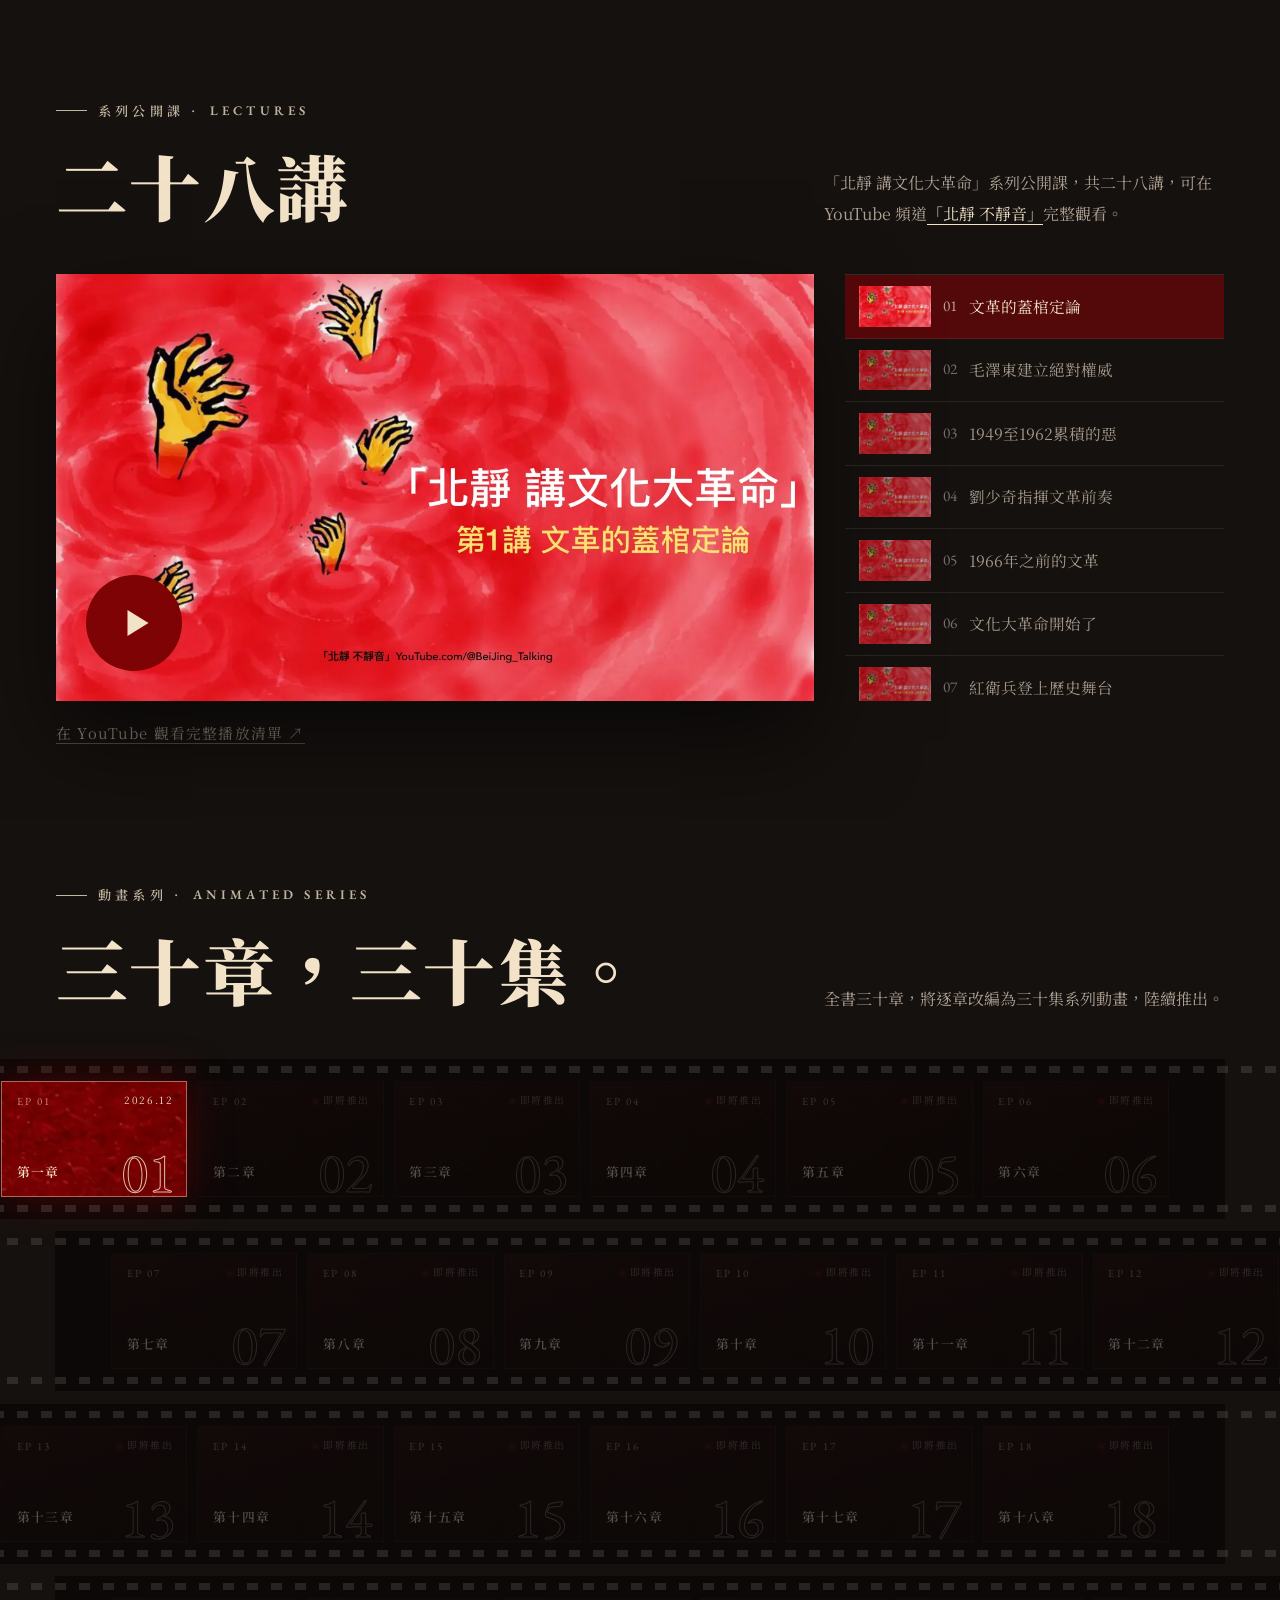
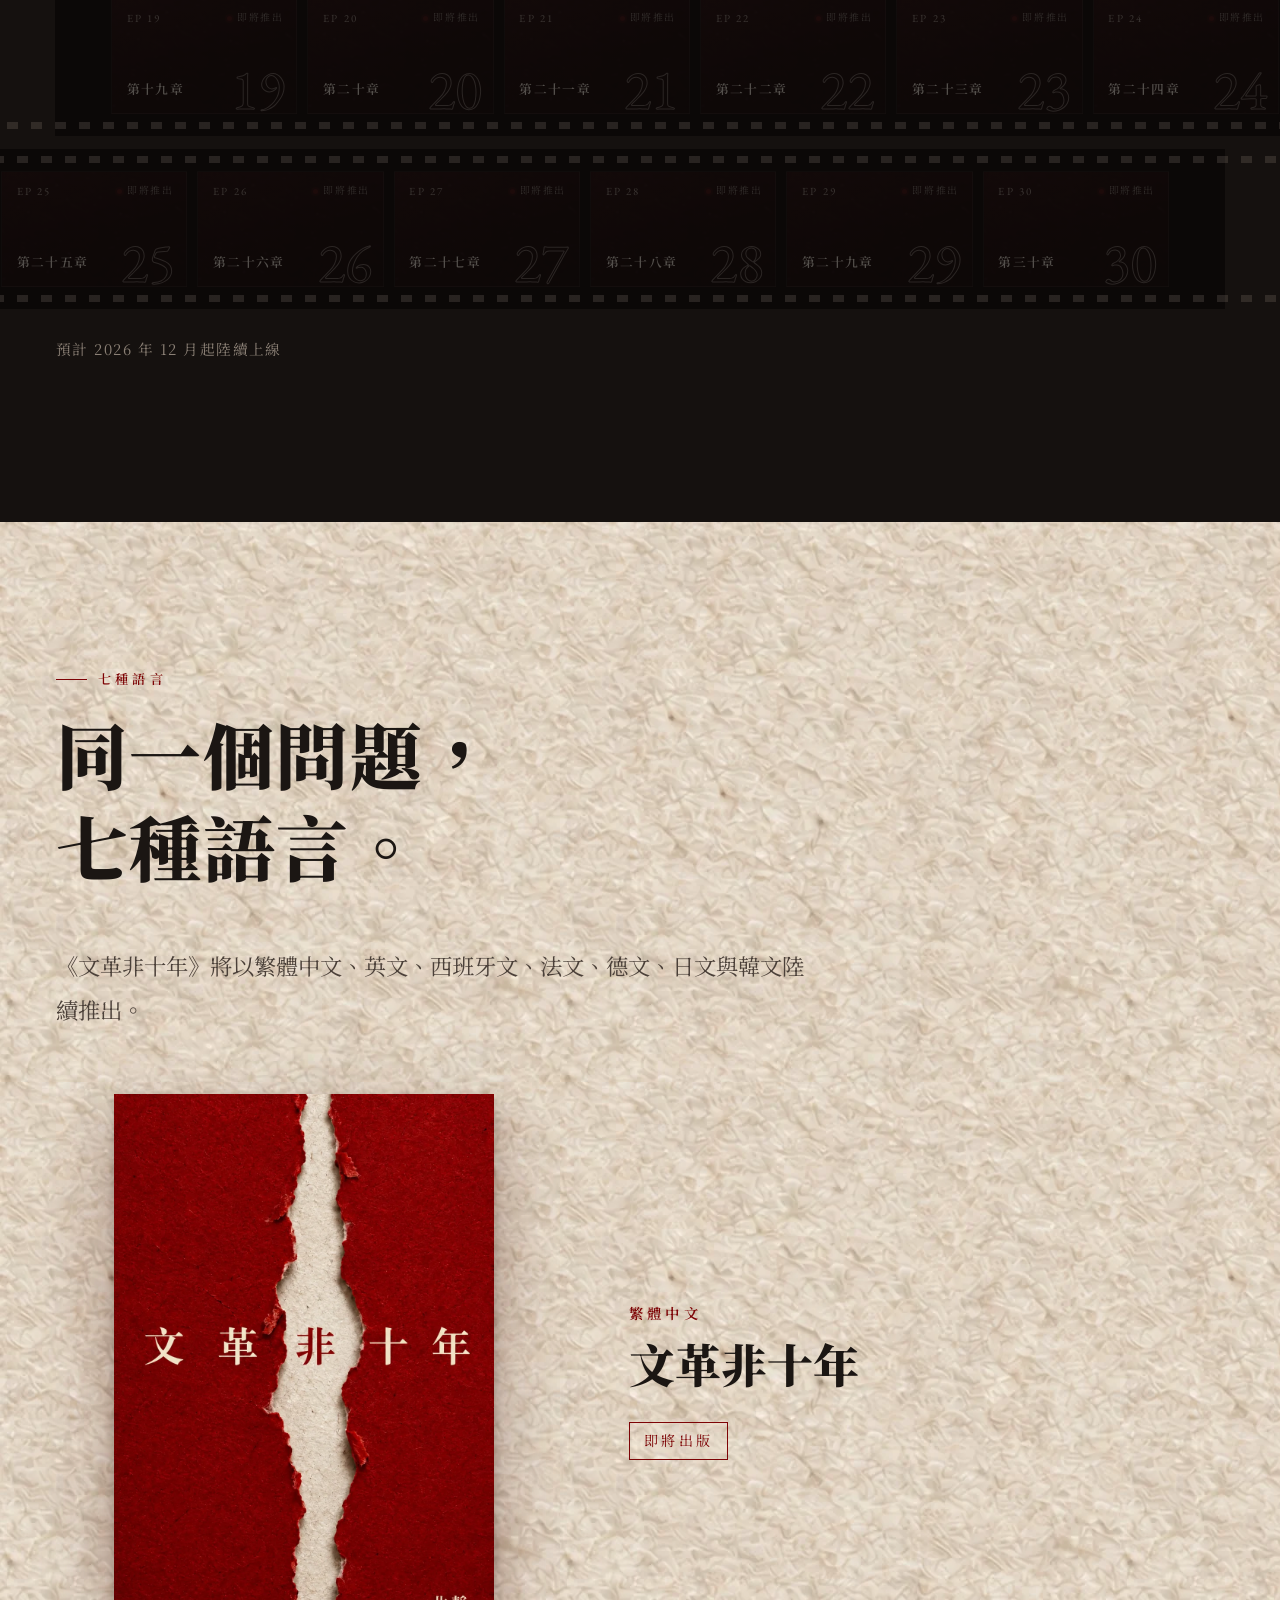
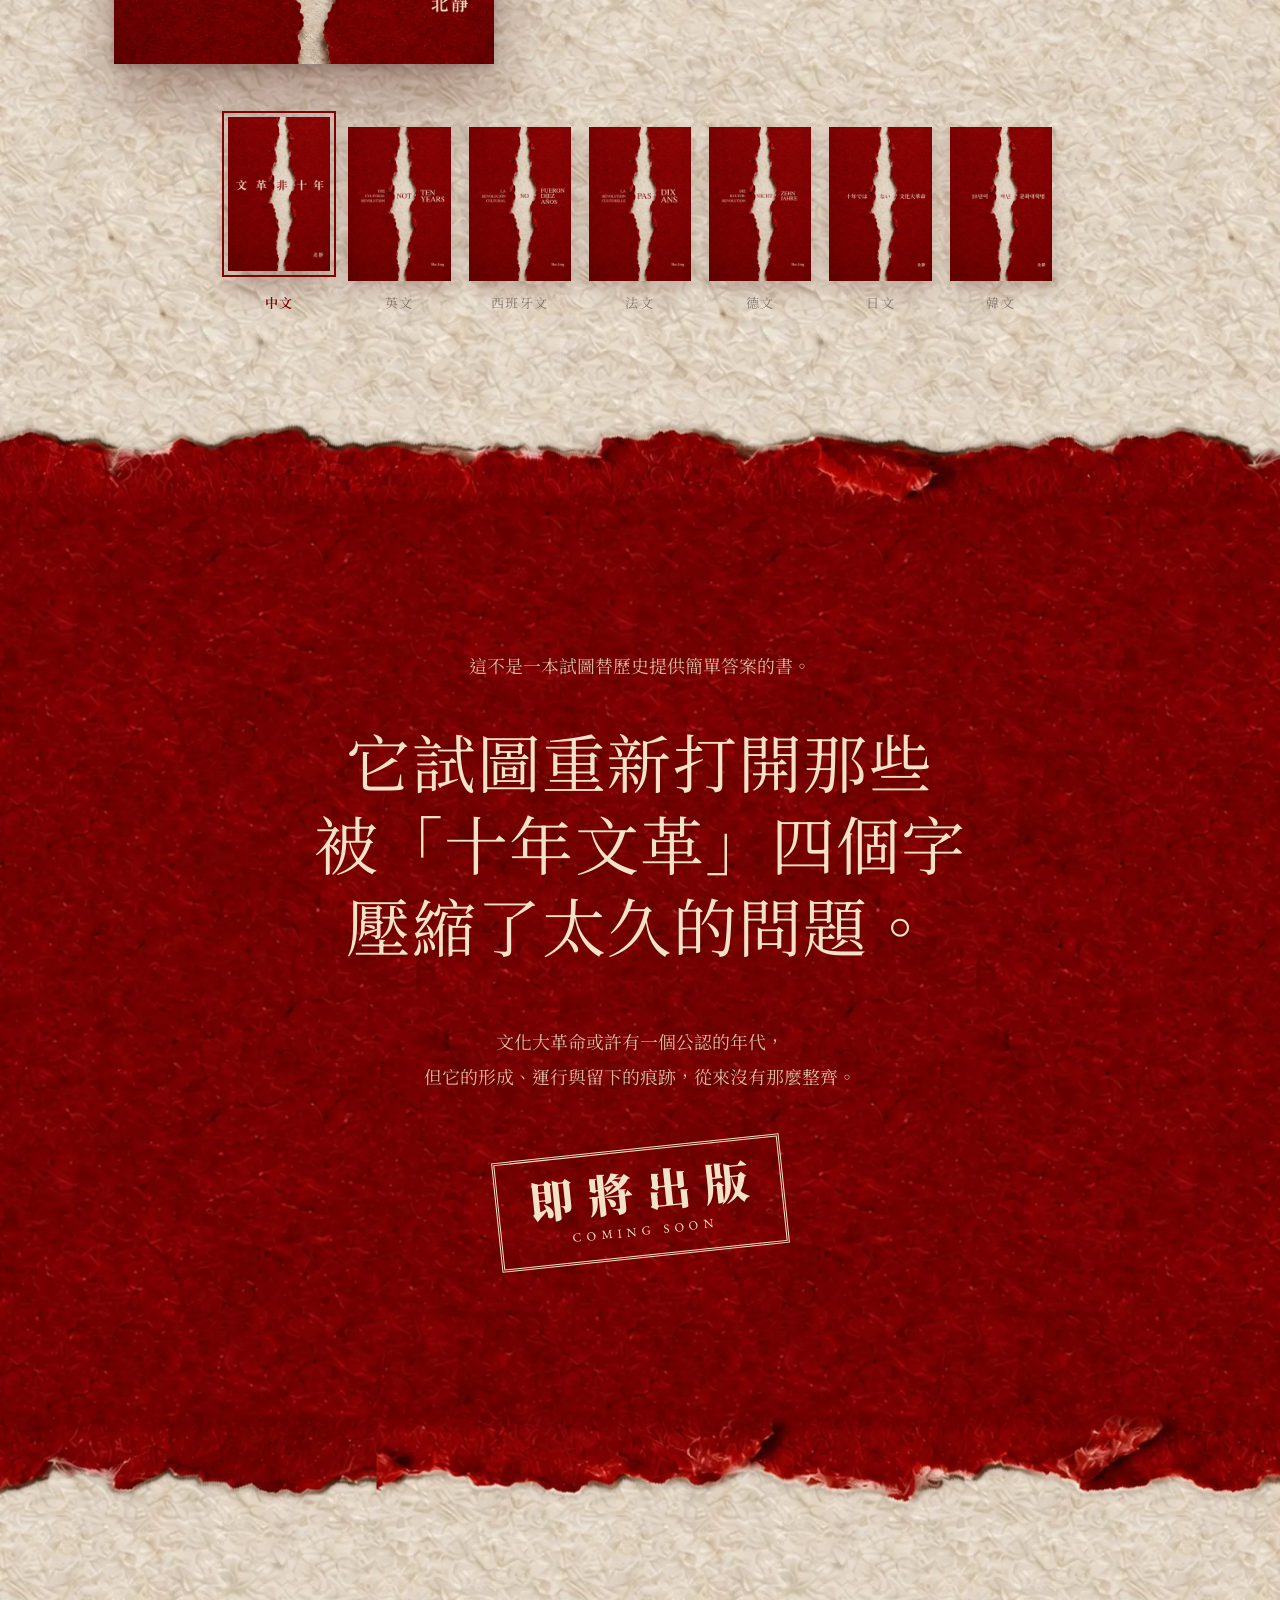
==== commit 78fafdc6: "Add the 28 lecture titles, covers and direct video links Titles, per-lecture YouTube IDs and cover a" ====
--- a/index.html
+++ b/index.html
@@ -262,48 +262,46 @@
           <p class="eyebrow eyebrow--light reveal">系列公開課 · <span lang="en">Lectures</span></p>
           <h2 class="display reveal">二十八講</h2>
         </div>
-        <p class="media-head__lede reveal">北靜的系列公開課，共二十八講，可在 YouTube 完整觀看。</p>
+        <p class="media-head__lede reveal">「北靜 講文化大革命」系列公開課，共二十八講，可在 YouTube 頻道<a href="https://www.youtube.com/@BeiJing_Talking" target="_blank" rel="noopener">「北靜 不靜音」</a>完整觀看。</p>
       </div>
       <div class="lectures__body reveal">
         <div class="player lectures__player" data-lecture-player data-frame-title="北靜 講文化大革命">
           <button class="lecture-poster" type="button" data-lecture-play>
-            <span class="lecture-poster__series">北靜 講文化大革命</span>
-            <span class="lecture-poster__no" data-lecture-no>01</span>
-            <span class="lecture-poster__label" data-lecture-label>第 1 講</span>
+            <img src="assets/lectures/lecture-01-1280.webp" alt="" width="1280" height="720" data-lecture-cover>
             <span class="player__btn" aria-hidden="true"></span>
-            <span class="visually-hidden">播放</span>
+            <span class="visually-hidden" data-lecture-label>播放 第 1 講 · 文革的蓋棺定論</span>
           </button>
         </div>
         <div class="lectures__index">
         <ol class="lectures__list" aria-label="課程目錄">
-          <li><button type="button" data-lecture="0" data-label="第 1 講" data-video="" aria-current="true"><span class="lectures__no">01</span><span class="lectures__title">第一講</span></button></li>
-          <li><button type="button" data-lecture="1" data-label="第 2 講" data-video=""><span class="lectures__no">02</span><span class="lectures__title">第二講</span></button></li>
-          <li><button type="button" data-lecture="2" data-label="第 3 講" data-video=""><span class="lectures__no">03</span><span class="lectures__title">第三講</span></button></li>
-          <li><button type="button" data-lecture="3" data-label="第 4 講" data-video=""><span class="lectures__no">04</span><span class="lectures__title">第四講</span></button></li>
-          <li><button type="button" data-lecture="4" data-label="第 5 講" data-video=""><span class="lectures__no">05</span><span class="lectures__title">第五講</span></button></li>
-          <li><button type="button" data-lecture="5" data-label="第 6 講" data-video=""><span class="lectures__no">06</span><span class="lectures__title">第六講</span></button></li>
-          <li><button type="button" data-lecture="6" data-label="第 7 講" data-video=""><span class="lectures__no">07</span><span class="lectures__title">第七講</span></button></li>
-          <li><button type="button" data-lecture="7" data-label="第 8 講" data-video=""><span class="lectures__no">08</span><span class="lectures__title">第八講</span></button></li>
-          <li><button type="button" data-lecture="8" data-label="第 9 講" data-video=""><span class="lectures__no">09</span><span class="lectures__title">第九講</span></button></li>
-          <li><button type="button" data-lecture="9" data-label="第 10 講" data-video=""><span class="lectures__no">10</span><span class="lectures__title">第十講</span></button></li>
-          <li><button type="button" data-lecture="10" data-label="第 11 講" data-video=""><span class="lectures__no">11</span><span class="lectures__title">第十一講</span></button></li>
-          <li><button type="button" data-lecture="11" data-label="第 12 講" data-video=""><span class="lectures__no">12</span><span class="lectures__title">第十二講</span></button></li>
-          <li><button type="button" data-lecture="12" data-label="第 13 講" data-video=""><span class="lectures__no">13</span><span class="lectures__title">第十三講</span></button></li>
-          <li><button type="button" data-lecture="13" data-label="第 14 講" data-video=""><span class="lectures__no">14</span><span class="lectures__title">第十四講</span></button></li>
-          <li><button type="button" data-lecture="14" data-label="第 15 講" data-video=""><span class="lectures__no">15</span><span class="lectures__title">第十五講</span></button></li>
-          <li><button type="button" data-lecture="15" data-label="第 16 講" data-video=""><span class="lectures__no">16</span><span class="lectures__title">第十六講</span></button></li>
-          <li><button type="button" data-lecture="16" data-label="第 17 講" data-video=""><span class="lectures__no">17</span><span class="lectures__title">第十七講</span></button></li>
-          <li><button type="button" data-lecture="17" data-label="第 18 講" data-video=""><span class="lectures__no">18</span><span class="lectures__title">第十八講</span></button></li>
-          <li><button type="button" data-lecture="18" data-label="第 19 講" data-video=""><span class="lectures__no">19</span><span class="lectures__title">第十九講</span></button></li>
-          <li><button type="button" data-lecture="19" data-label="第 20 講" data-video=""><span class="lectures__no">20</span><span class="lectures__title">第二十講</span></button></li>
-          <li><button type="button" data-lecture="20" data-label="第 21 講" data-video=""><span class="lectures__no">21</span><span class="lectures__title">第二十一講</span></button></li>
-          <li><button type="button" data-lecture="21" data-label="第 22 講" data-video=""><span class="lectures__no">22</span><span class="lectures__title">第二十二講</span></button></li>
-          <li><button type="button" data-lecture="22" data-label="第 23 講" data-video=""><span class="lectures__no">23</span><span class="lectures__title">第二十三講</span></button></li>
-          <li><button type="button" data-lecture="23" data-label="第 24 講" data-video=""><span class="lectures__no">24</span><span class="lectures__title">第二十四講</span></button></li>
-          <li><button type="button" data-lecture="24" data-label="第 25 講" data-video=""><span class="lectures__no">25</span><span class="lectures__title">第二十五講</span></button></li>
-          <li><button type="button" data-lecture="25" data-label="第 26 講" data-video=""><span class="lectures__no">26</span><span class="lectures__title">第二十六講</span></button></li>
-          <li><button type="button" data-lecture="26" data-label="第 27 講" data-video=""><span class="lectures__no">27</span><span class="lectures__title">第二十七講</span></button></li>
-          <li><button type="button" data-lecture="27" data-label="第 28 講" data-video=""><span class="lectures__no">28</span><span class="lectures__title">第二十八講</span></button></li>
+          <li><button type="button" data-lecture="0" data-label="第 1 講 · 文革的蓋棺定論" data-video="H_eXzYtp7oc" data-cover="assets/lectures/lecture-01-1280.webp" aria-current="true"><img src="assets/lectures/lecture-01-320.webp" alt="" width="320" height="180" loading="lazy"><span class="lectures__no">01</span><span class="lectures__title">文革的蓋棺定論</span></button></li>
+          <li><button type="button" data-lecture="1" data-label="第 2 講 · 毛澤東建立絕對權威" data-video="kDxew5LKbdQ" data-cover="assets/lectures/lecture-02-1280.webp"><img src="assets/lectures/lecture-02-320.webp" alt="" width="320" height="180" loading="lazy"><span class="lectures__no">02</span><span class="lectures__title">毛澤東建立絕對權威</span></button></li>
+          <li><button type="button" data-lecture="2" data-label="第 3 講 · 1949至1962累積的惡" data-video="TXzsX0uZ9qo" data-cover="assets/lectures/lecture-03-1280.webp"><img src="assets/lectures/lecture-03-320.webp" alt="" width="320" height="180" loading="lazy"><span class="lectures__no">03</span><span class="lectures__title">1949至1962累積的惡</span></button></li>
+          <li><button type="button" data-lecture="3" data-label="第 4 講 · 劉少奇指揮文革前奏" data-video="3ylHRyEooZI" data-cover="assets/lectures/lecture-04-1280.webp"><img src="assets/lectures/lecture-04-320.webp" alt="" width="320" height="180" loading="lazy"><span class="lectures__no">04</span><span class="lectures__title">劉少奇指揮文革前奏</span></button></li>
+          <li><button type="button" data-lecture="4" data-label="第 5 講 · 1966年之前的文革" data-video="-vSZ0e3gAG0" data-cover="assets/lectures/lecture-05-1280.webp"><img src="assets/lectures/lecture-05-320.webp" alt="" width="320" height="180" loading="lazy"><span class="lectures__no">05</span><span class="lectures__title">1966年之前的文革</span></button></li>
+          <li><button type="button" data-lecture="5" data-label="第 6 講 · 文化大革命開始了" data-video="Gylhtsst-bc" data-cover="assets/lectures/lecture-06-1280.webp"><img src="assets/lectures/lecture-06-320.webp" alt="" width="320" height="180" loading="lazy"><span class="lectures__no">06</span><span class="lectures__title">文化大革命開始了</span></button></li>
+          <li><button type="button" data-lecture="6" data-label="第 7 講 · 紅衛兵登上歷史舞台" data-video="23lTjnIRDhg" data-cover="assets/lectures/lecture-07-1280.webp"><img src="assets/lectures/lecture-07-320.webp" alt="" width="320" height="180" loading="lazy"><span class="lectures__no">07</span><span class="lectures__title">紅衛兵登上歷史舞台</span></button></li>
+          <li><button type="button" data-lecture="7" data-label="第 8 講 · 北京紅色恐怖大屠殺" data-video="p1nmu1wHrcM" data-cover="assets/lectures/lecture-08-1280.webp"><img src="assets/lectures/lecture-08-320.webp" alt="" width="320" height="180" loading="lazy"><span class="lectures__no">08</span><span class="lectures__title">北京紅色恐怖大屠殺</span></button></li>
+          <li><button type="button" data-lecture="8" data-label="第 9 講 · 以破四舊為名的打砸搶" data-video="XGC6DR2kSDU" data-cover="assets/lectures/lecture-09-1280.webp"><img src="assets/lectures/lecture-09-320.webp" alt="" width="320" height="180" loading="lazy"><span class="lectures__no">09</span><span class="lectures__title">以破四舊為名的打砸搶</span></button></li>
+          <li><button type="button" data-lecture="9" data-label="第 10 講 · 同流合污至毛澤東崇拜" data-video="_ScW2sVdN_w" data-cover="assets/lectures/lecture-10-1280.webp"><img src="assets/lectures/lecture-10-320.webp" alt="" width="320" height="180" loading="lazy"><span class="lectures__no">10</span><span class="lectures__title">同流合污至毛澤東崇拜</span></button></li>
+          <li><button type="button" data-lecture="10" data-label="第 11 講 · 大串連小紅書CityWalk" data-video="N7zbTUjcyks" data-cover="assets/lectures/lecture-11-1280.webp"><img src="assets/lectures/lecture-11-320.webp" alt="" width="320" height="180" loading="lazy"><span class="lectures__no">11</span><span class="lectures__title">大串連小紅書CityWalk</span></button></li>
+          <li><button type="button" data-lecture="11" data-label="第 12 講 · 全民造反的潘多拉之盒" data-video="RUP7IlwutjU" data-cover="assets/lectures/lecture-12-1280.webp"><img src="assets/lectures/lecture-12-320.webp" alt="" width="320" height="180" loading="lazy"><span class="lectures__no">12</span><span class="lectures__title">全民造反的潘多拉之盒</span></button></li>
+          <li><button type="button" data-lecture="12" data-label="第 13 講 · 黨衛軍奉旨干政" data-video="fFa3APhL5DE" data-cover="assets/lectures/lecture-13-1280.webp"><img src="assets/lectures/lecture-13-320.webp" alt="" width="320" height="180" loading="lazy"><span class="lectures__no">13</span><span class="lectures__title">黨衛軍奉旨干政</span></button></li>
+          <li><button type="button" data-lecture="13" data-label="第 14 講 · 中國人的暴力狂歡" data-video="GalpZAHSpt4" data-cover="assets/lectures/lecture-14-1280.webp"><img src="assets/lectures/lecture-14-320.webp" alt="" width="320" height="180" loading="lazy"><span class="lectures__no">14</span><span class="lectures__title">中國人的暴力狂歡</span></button></li>
+          <li><button type="button" data-lecture="14" data-label="第 15 講 · 中共一直是草台班子" data-video="l_kgHdOXH0c" data-cover="assets/lectures/lecture-15-1280.webp"><img src="assets/lectures/lecture-15-320.webp" alt="" width="320" height="180" loading="lazy"><span class="lectures__no">15</span><span class="lectures__title">中共一直是草台班子</span></button></li>
+          <li><button type="button" data-lecture="15" data-label="第 16 講 · 韋國清和廣西吃人" data-video="eSYPStxJbUo" data-cover="assets/lectures/lecture-16-1280.webp"><img src="assets/lectures/lecture-16-320.webp" alt="" width="320" height="180" loading="lazy"><span class="lectures__no">16</span><span class="lectures__title">韋國清和廣西吃人</span></button></li>
+          <li><button type="button" data-lecture="16" data-label="第 17 講 · 軍事獨裁及全民抓間諜" data-video="WH6w0ZYm1bM" data-cover="assets/lectures/lecture-17-1280.webp"><img src="assets/lectures/lecture-17-320.webp" alt="" width="320" height="180" loading="lazy"><span class="lectures__no">17</span><span class="lectures__title">軍事獨裁及全民抓間諜</span></button></li>
+          <li><button type="button" data-lecture="17" data-label="第 18 講 · 上山下鄉至十八層地獄" data-video="xKDmDcy-nH4" data-cover="assets/lectures/lecture-18-1280.webp"><img src="assets/lectures/lecture-18-320.webp" alt="" width="320" height="180" loading="lazy"><span class="lectures__no">18</span><span class="lectures__title">上山下鄉至十八層地獄</span></button></li>
+          <li><button type="button" data-lecture="18" data-label="第 19 講 · 史上最爛的劇本殺" data-video="GYaG5QjEI_c" data-cover="assets/lectures/lecture-19-1280.webp"><img src="assets/lectures/lecture-19-320.webp" alt="" width="320" height="180" loading="lazy"><span class="lectures__no">19</span><span class="lectures__title">史上最爛的劇本殺</span></button></li>
+          <li><button type="button" data-lecture="19" data-label="第 20 講 · 中國特色政治賤民" data-video="DJ3hAQRF1Yc" data-cover="assets/lectures/lecture-20-1280.webp"><img src="assets/lectures/lecture-20-320.webp" alt="" width="320" height="180" loading="lazy"><span class="lectures__no">20</span><span class="lectures__title">中國特色政治賤民</span></button></li>
+          <li><button type="button" data-lecture="20" data-label="第 21 講 · 備戰蘇聯及三線建設" data-video="TeMdNBDkoAs" data-cover="assets/lectures/lecture-21-1280.webp"><img src="assets/lectures/lecture-21-320.webp" alt="" width="320" height="180" loading="lazy"><span class="lectures__no">21</span><span class="lectures__title">備戰蘇聯及三線建設</span></button></li>
+          <li><button type="button" data-lecture="21" data-label="第 22 講 · 大躍進還魂學大寨" data-video="MUNIxoyuWic" data-cover="assets/lectures/lecture-22-1280.webp"><img src="assets/lectures/lecture-22-320.webp" alt="" width="320" height="180" loading="lazy"><span class="lectures__no">22</span><span class="lectures__title">大躍進還魂學大寨</span></button></li>
+          <li><button type="button" data-lecture="22" data-label="第 23 講 · 林彪當時害怕極了" data-video="7rcV5JWS4XM" data-cover="assets/lectures/lecture-23-1280.webp"><img src="assets/lectures/lecture-23-320.webp" alt="" width="320" height="180" loading="lazy"><span class="lectures__no">23</span><span class="lectures__title">林彪當時害怕極了</span></button></li>
+          <li><button type="button" data-lecture="23" data-label="第 24 講 · 文革後期的中國景象" data-video="E973TJT9lIo" data-cover="assets/lectures/lecture-24-1280.webp"><img src="assets/lectures/lecture-24-320.webp" alt="" width="320" height="180" loading="lazy"><span class="lectures__no">24</span><span class="lectures__title">文革後期的中國景象</span></button></li>
+          <li><button type="button" data-lecture="24" data-label="第 25 講 · 中國人在文革中的反抗" data-video="3TtMJ4XTdn0" data-cover="assets/lectures/lecture-25-1280.webp"><img src="assets/lectures/lecture-25-320.webp" alt="" width="320" height="180" loading="lazy"><span class="lectures__no">25</span><span class="lectures__title">中國人在文革中的反抗</span></button></li>
+          <li><button type="button" data-lecture="25" data-label="第 26 講 · 平行中國表革命裡社會" data-video="4vtAtjaSCzA" data-cover="assets/lectures/lecture-26-1280.webp"><img src="assets/lectures/lecture-26-320.webp" alt="" width="320" height="180" loading="lazy"><span class="lectures__no">26</span><span class="lectures__title">平行中國表革命裡社會</span></button></li>
+          <li><button type="button" data-lecture="26" data-label="第 27 講 · 毛澤東PK周恩來至死" data-video="bW-pcorTMqo" data-cover="assets/lectures/lecture-27-1280.webp"><img src="assets/lectures/lecture-27-320.webp" alt="" width="320" height="180" loading="lazy"><span class="lectures__no">27</span><span class="lectures__title">毛澤東PK周恩來至死</span></button></li>
+          <li><button type="button" data-lecture="27" data-label="第 28 講 · 以文革的方式結束文革" data-video="1ZLO2DJegIM" data-cover="assets/lectures/lecture-28-1280.webp"><img src="assets/lectures/lecture-28-320.webp" alt="" width="320" height="180" loading="lazy"><span class="lectures__no">28</span><span class="lectures__title">以文革的方式結束文革</span></button></li>
         </ol>
         </div>
       </div>
--- a/assets/css/style.css
+++ b/assets/css/style.css
@@ -848,26 +848,11 @@
 }
 .lecture-poster {
   position: absolute; inset: 0; width: 100%; height: 100%;
-  border: 0; padding: 0; cursor: pointer; overflow: hidden;
-  text-align: left; color: var(--cream-hi);
-  background: var(--bg-red);
-}
-.lecture-poster::before {
-  content: ""; position: absolute; inset: 0;
-  background: radial-gradient(ellipse at 28% 38%, transparent 25%, rgba(18, 0, 0, .6));
-}
-.lecture-poster > * { position: absolute; }
-.lecture-poster__series { left: 6%; top: 8%; font-size: clamp(.7rem, 1vw, .9rem); letter-spacing: .3em; opacity: .85; }
-.lecture-poster__label { left: 6%; top: 17%; font-size: clamp(1.4rem, 2.8vw, 2.5rem); font-weight: 900; letter-spacing: .08em; }
-.lecture-poster__label:lang(en) { font-weight: 600; letter-spacing: .01em; }
-.lecture-poster__no {
-  left: 4.5%; bottom: -.08em;
-  font-family: var(--font-en); font-weight: 500; line-height: 1;
-  font-size: clamp(6rem, 19vw, 16rem); letter-spacing: -.03em;
-  color: transparent; -webkit-text-stroke: 1px rgba(242, 227, 200, .5);
-  font-variant-numeric: lining-nums;
-}
-.lecture-poster .player__btn { left: auto; top: auto; right: 7%; bottom: 11%; margin: 0; }
+  border: 0; padding: 0; cursor: pointer; overflow: hidden; background: #000;
+}
+.lecture-poster img { width: 100%; height: 100%; object-fit: cover; transition: transform 1.2s var(--ease), filter .6s; }
+.lecture-poster:hover img { transform: scale(1.02); filter: brightness(1.05); }
+.lecture-poster .player__btn { left: 4%; top: auto; bottom: 7%; margin: 0; }
 .lecture-poster:hover .player__btn { transform: scale(1.08); }
 .is-pending .lecture-poster { cursor: default; }
 .is-pending .lecture-poster .player__btn { display: none; }
@@ -881,7 +866,7 @@
   border-top: 1px solid rgba(219, 204, 186, .14);
 }
 .lectures__list button {
-  display: flex; align-items: baseline; gap: 14px;
+  display: flex; align-items: center; gap: 12px;
   width: 100%; padding: 11px 14px;
   border: 0; border-bottom: 1px solid rgba(219, 204, 186, .1);
   background: none; cursor: pointer; text-align: left;
@@ -890,6 +875,9 @@
 }
 .lectures__list button:hover { color: var(--cream-hi); background: rgba(219, 204, 186, .06); }
 .lectures__list button[aria-current="true"] { color: var(--cream-hi); background: rgba(125, 3, 5, .6); }
+.lectures__list img { flex: 0 0 auto; width: 72px; height: auto; aspect-ratio: 16 / 9; object-fit: cover; opacity: .7; transition: opacity .3s; }
+.lectures__list button:hover img, .lectures__list button[aria-current="true"] img { opacity: 1; }
+.media-head__lede a { color: var(--cream-hi); text-underline-offset: .25em; }
 .lectures__no { font-family: var(--font-en); font-size: .95rem; font-variant-numeric: lining-nums tabular-nums; opacity: .7; }
 .lectures__title { font-size: .98rem; line-height: 1.5; }
 
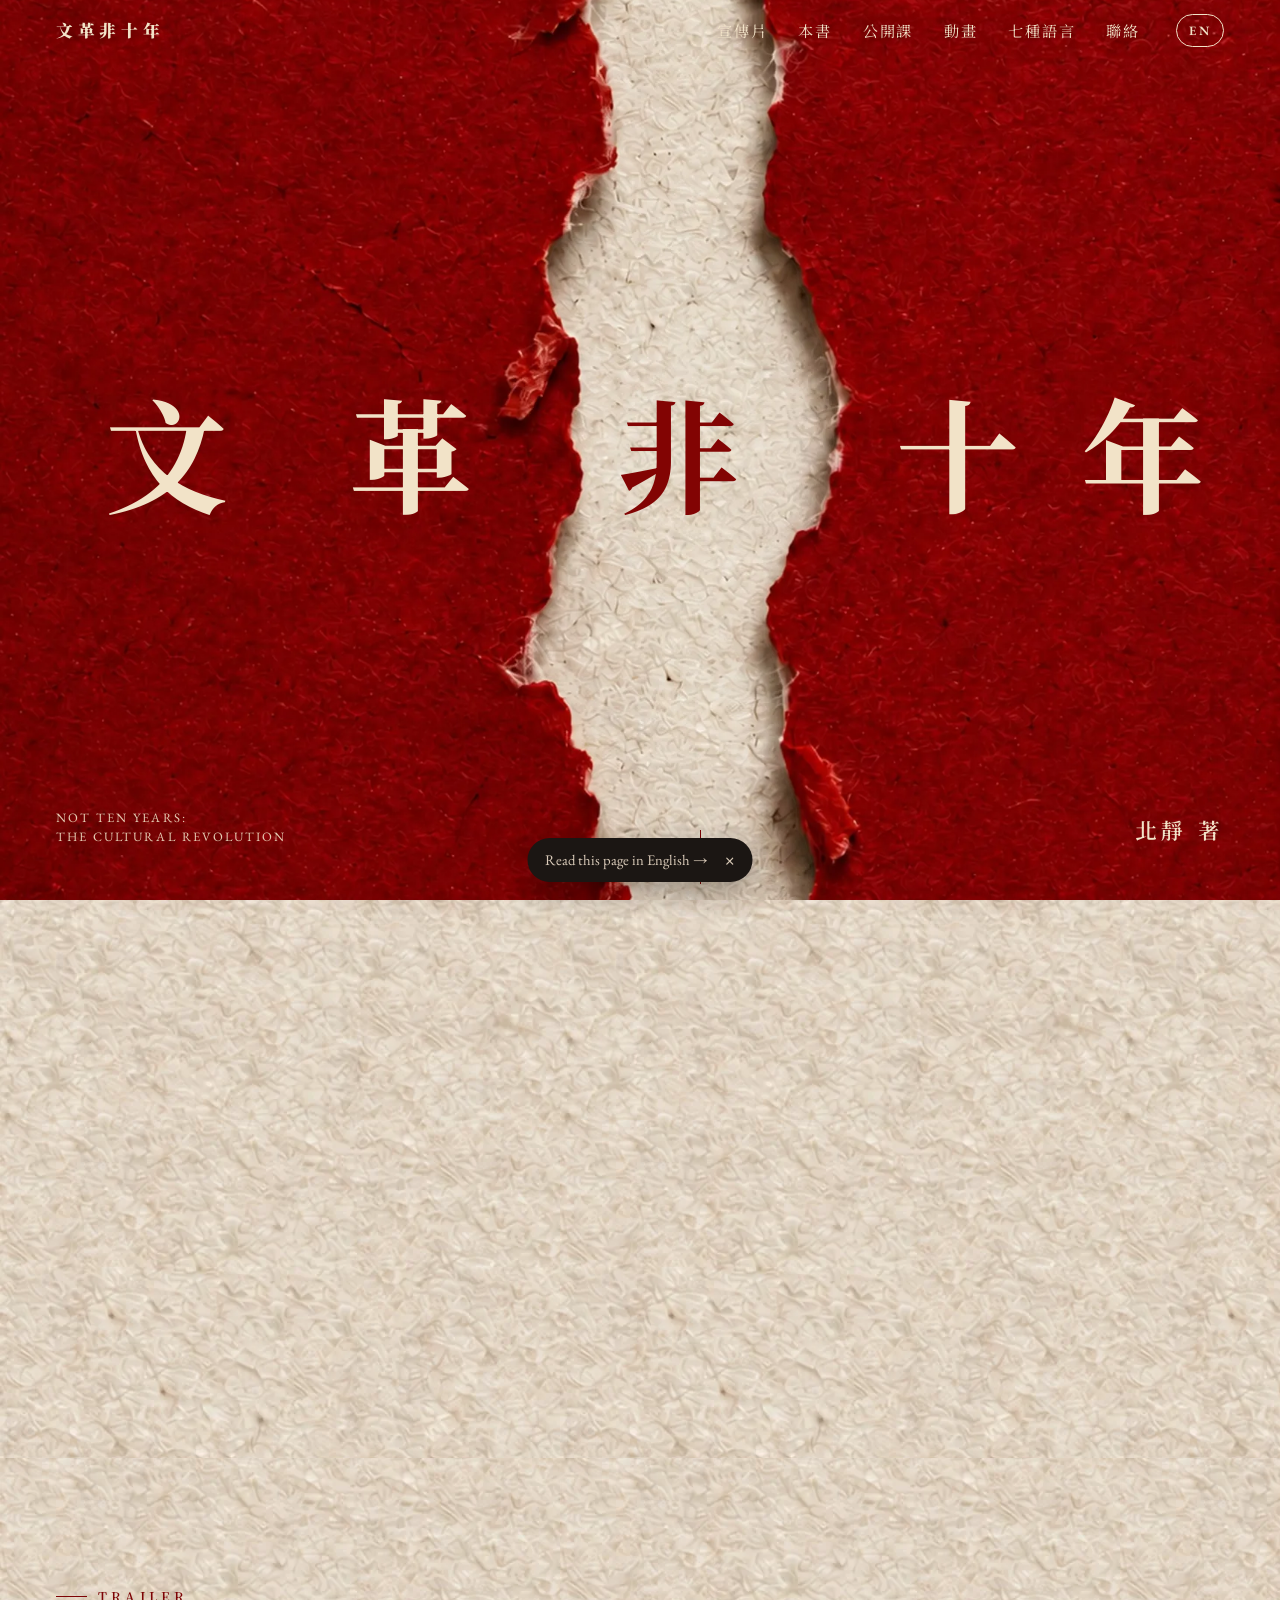
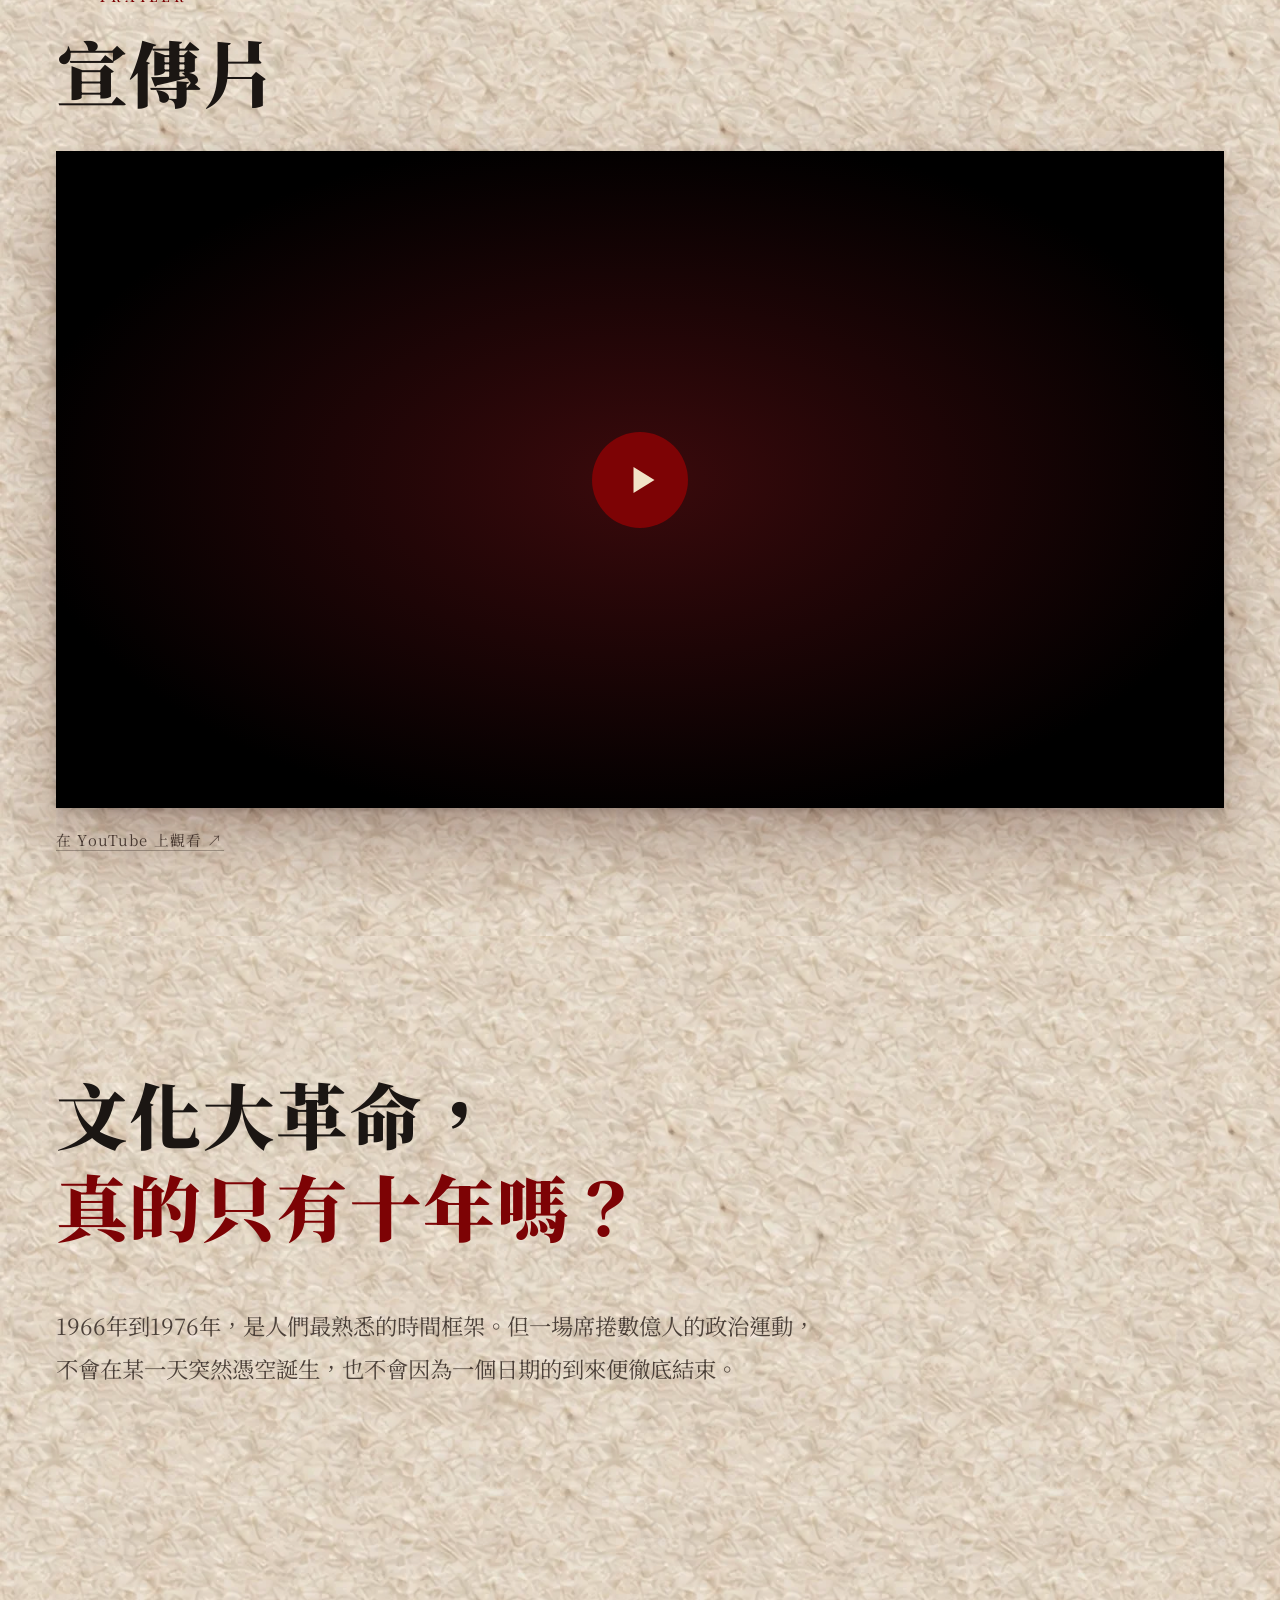
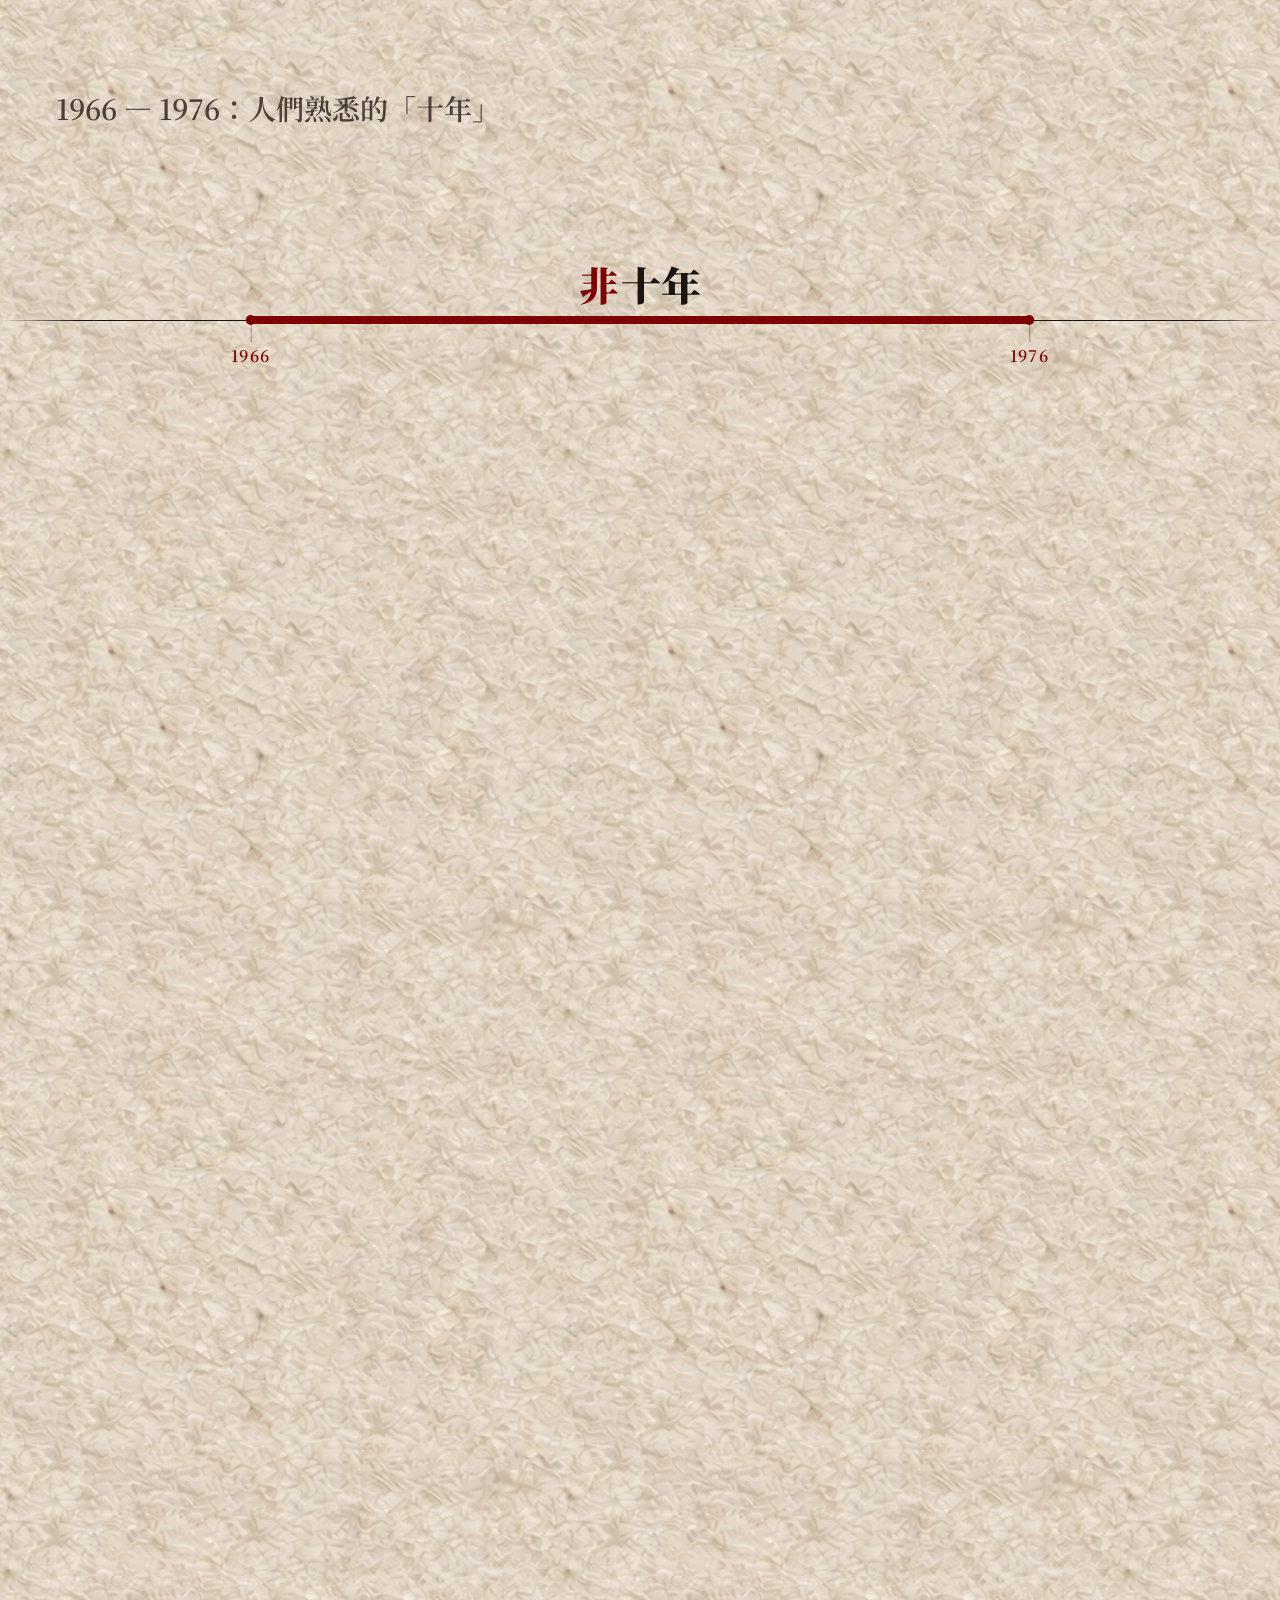
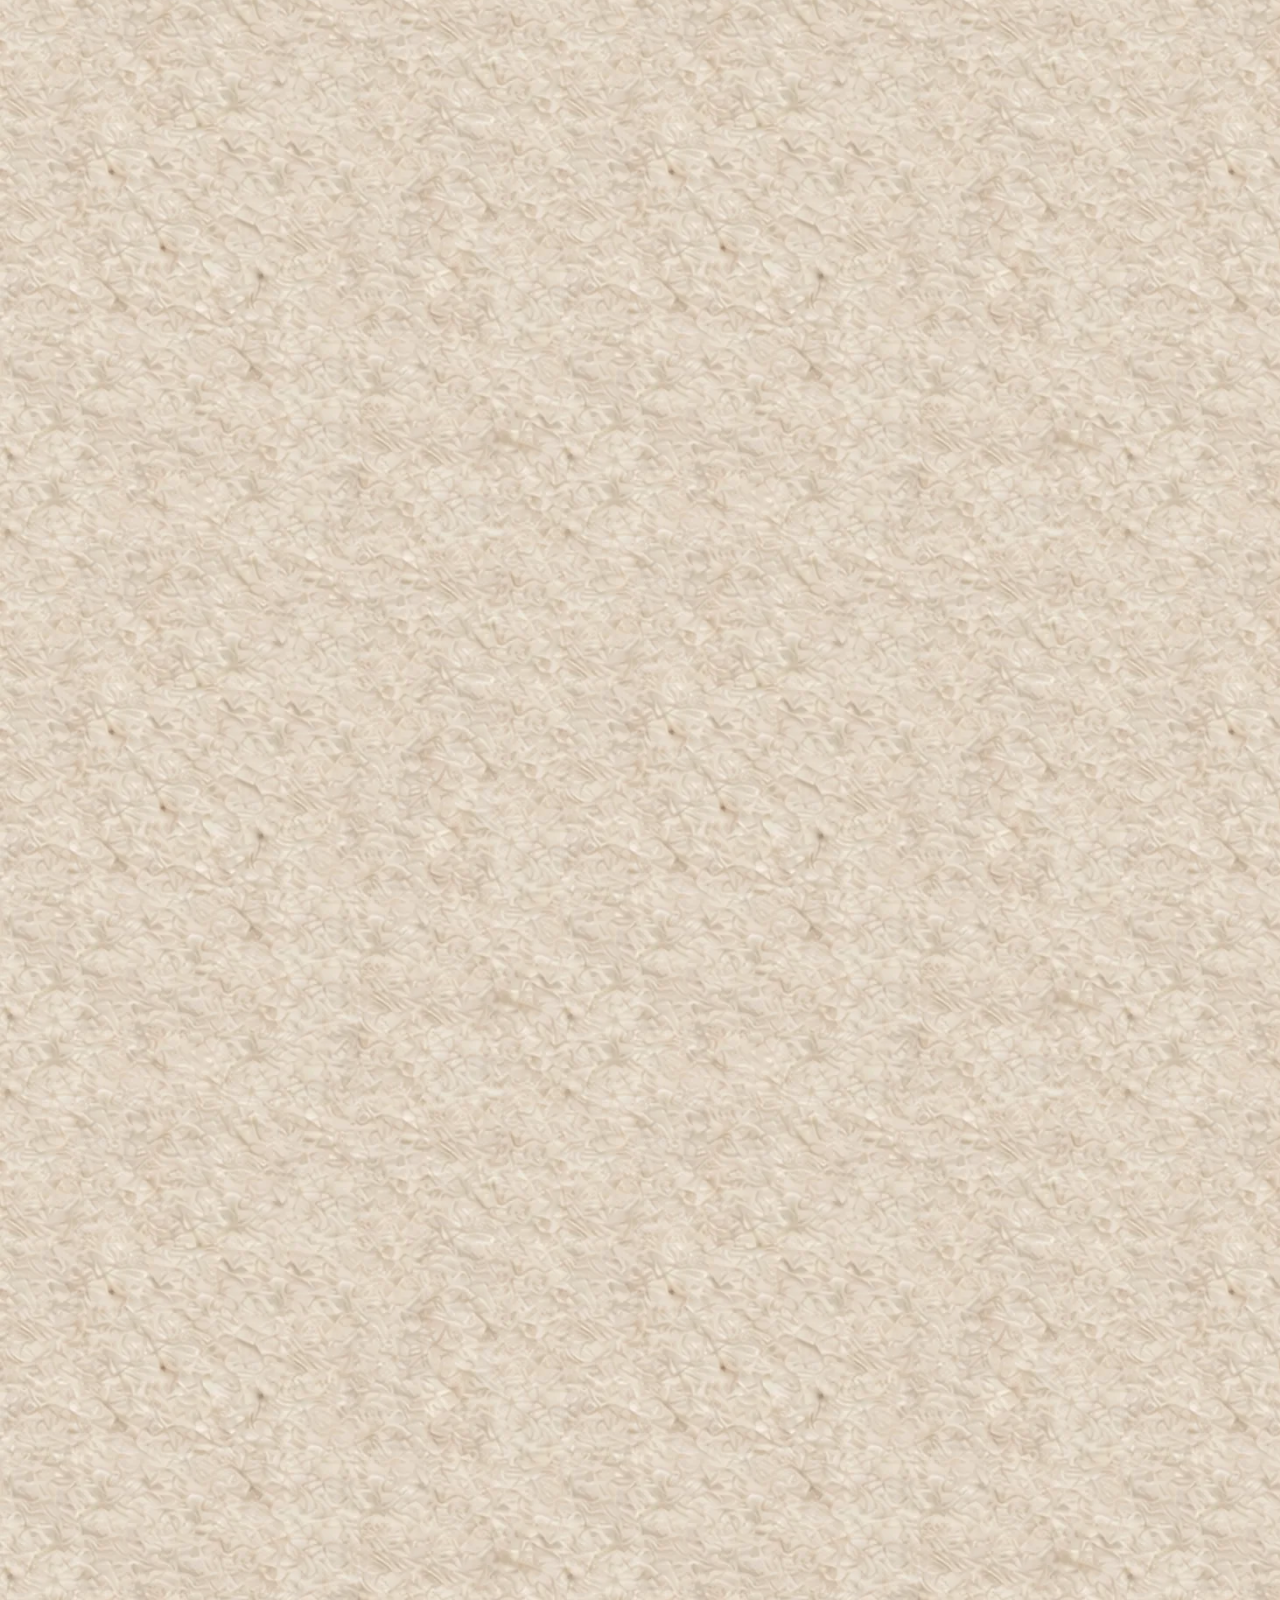
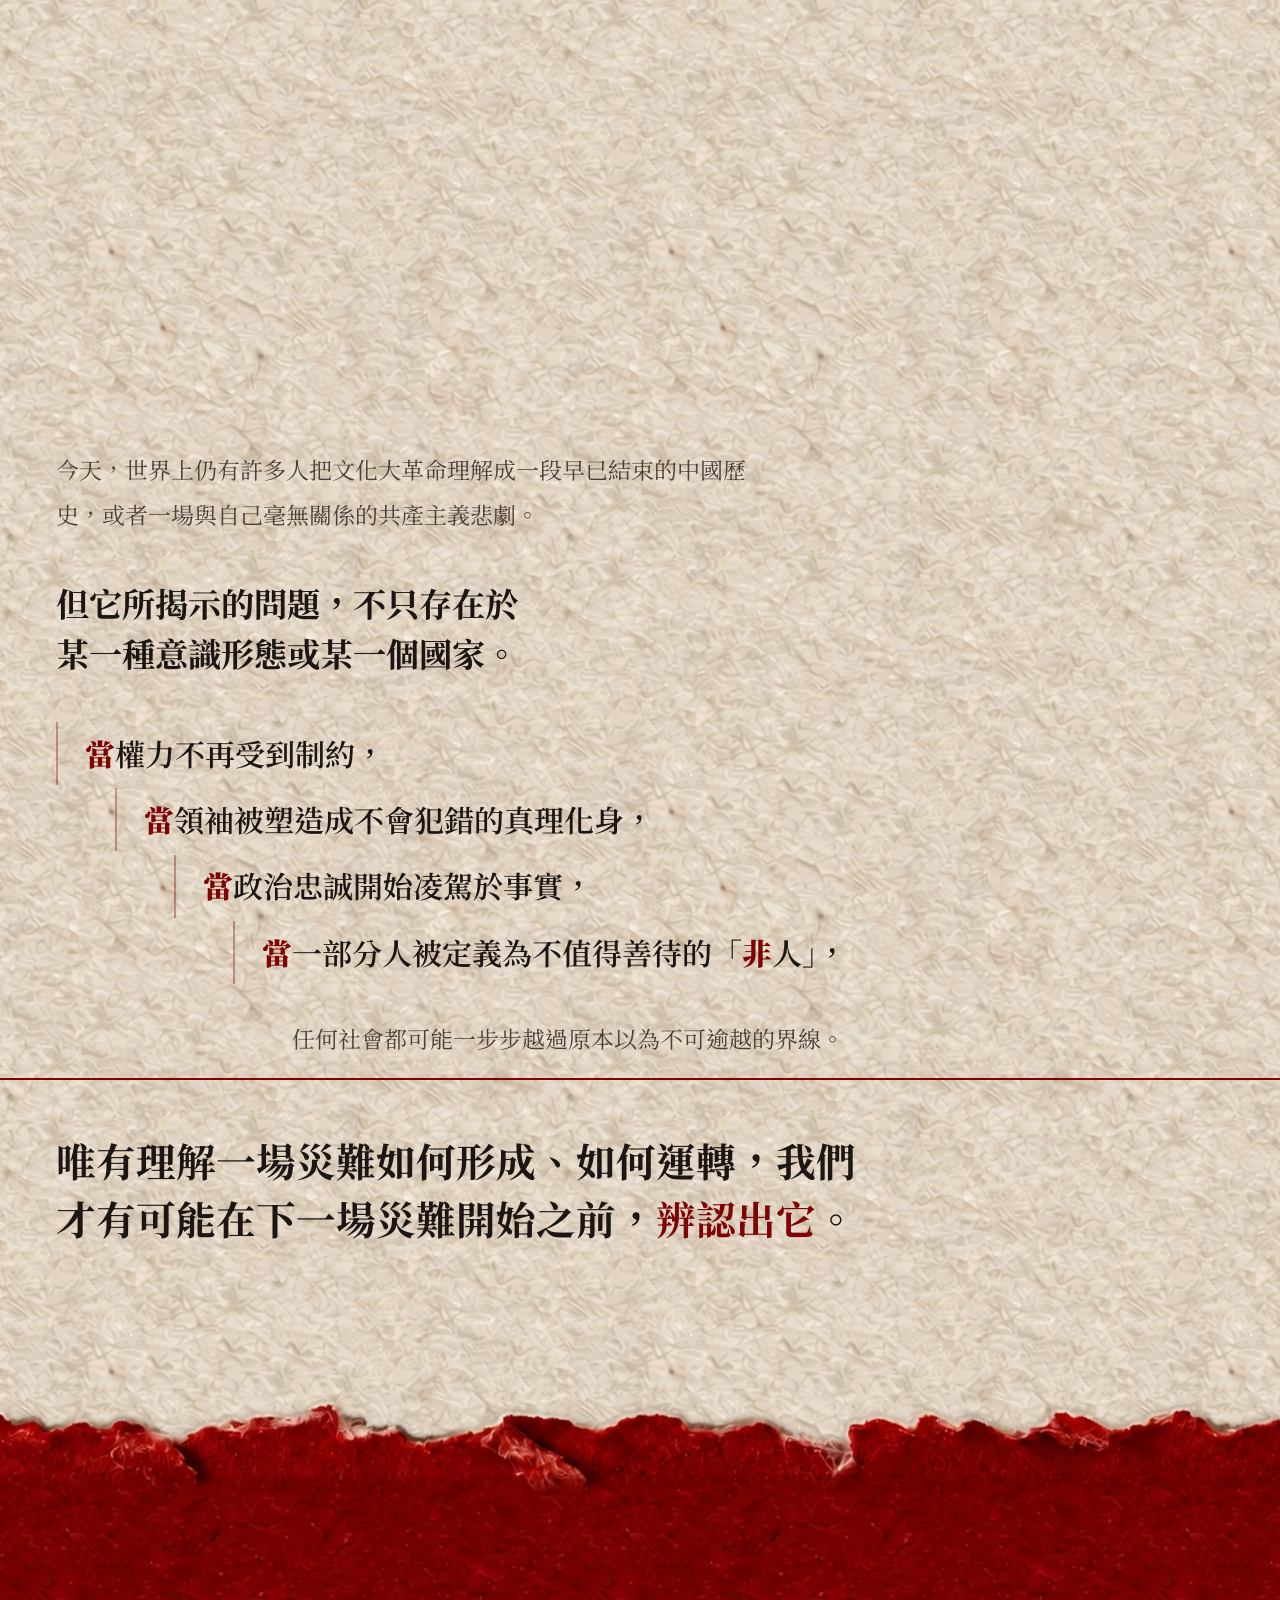
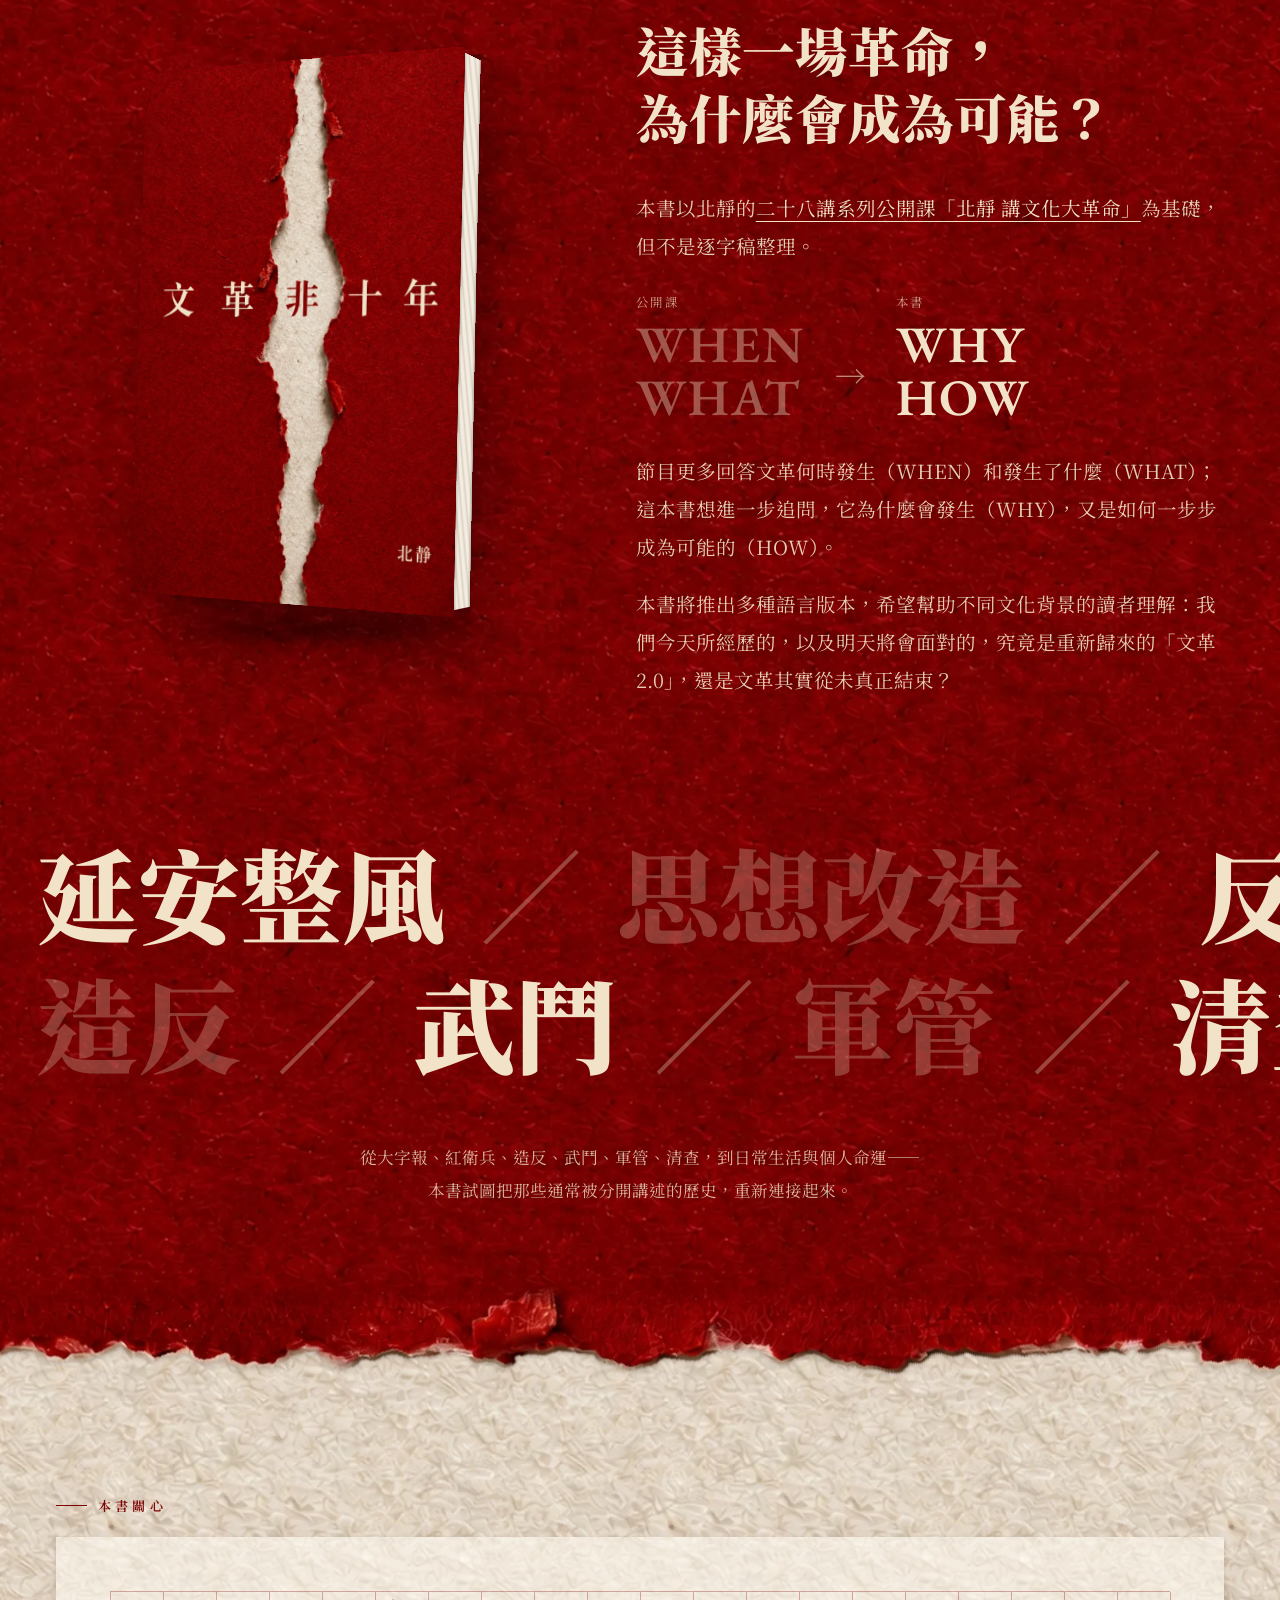
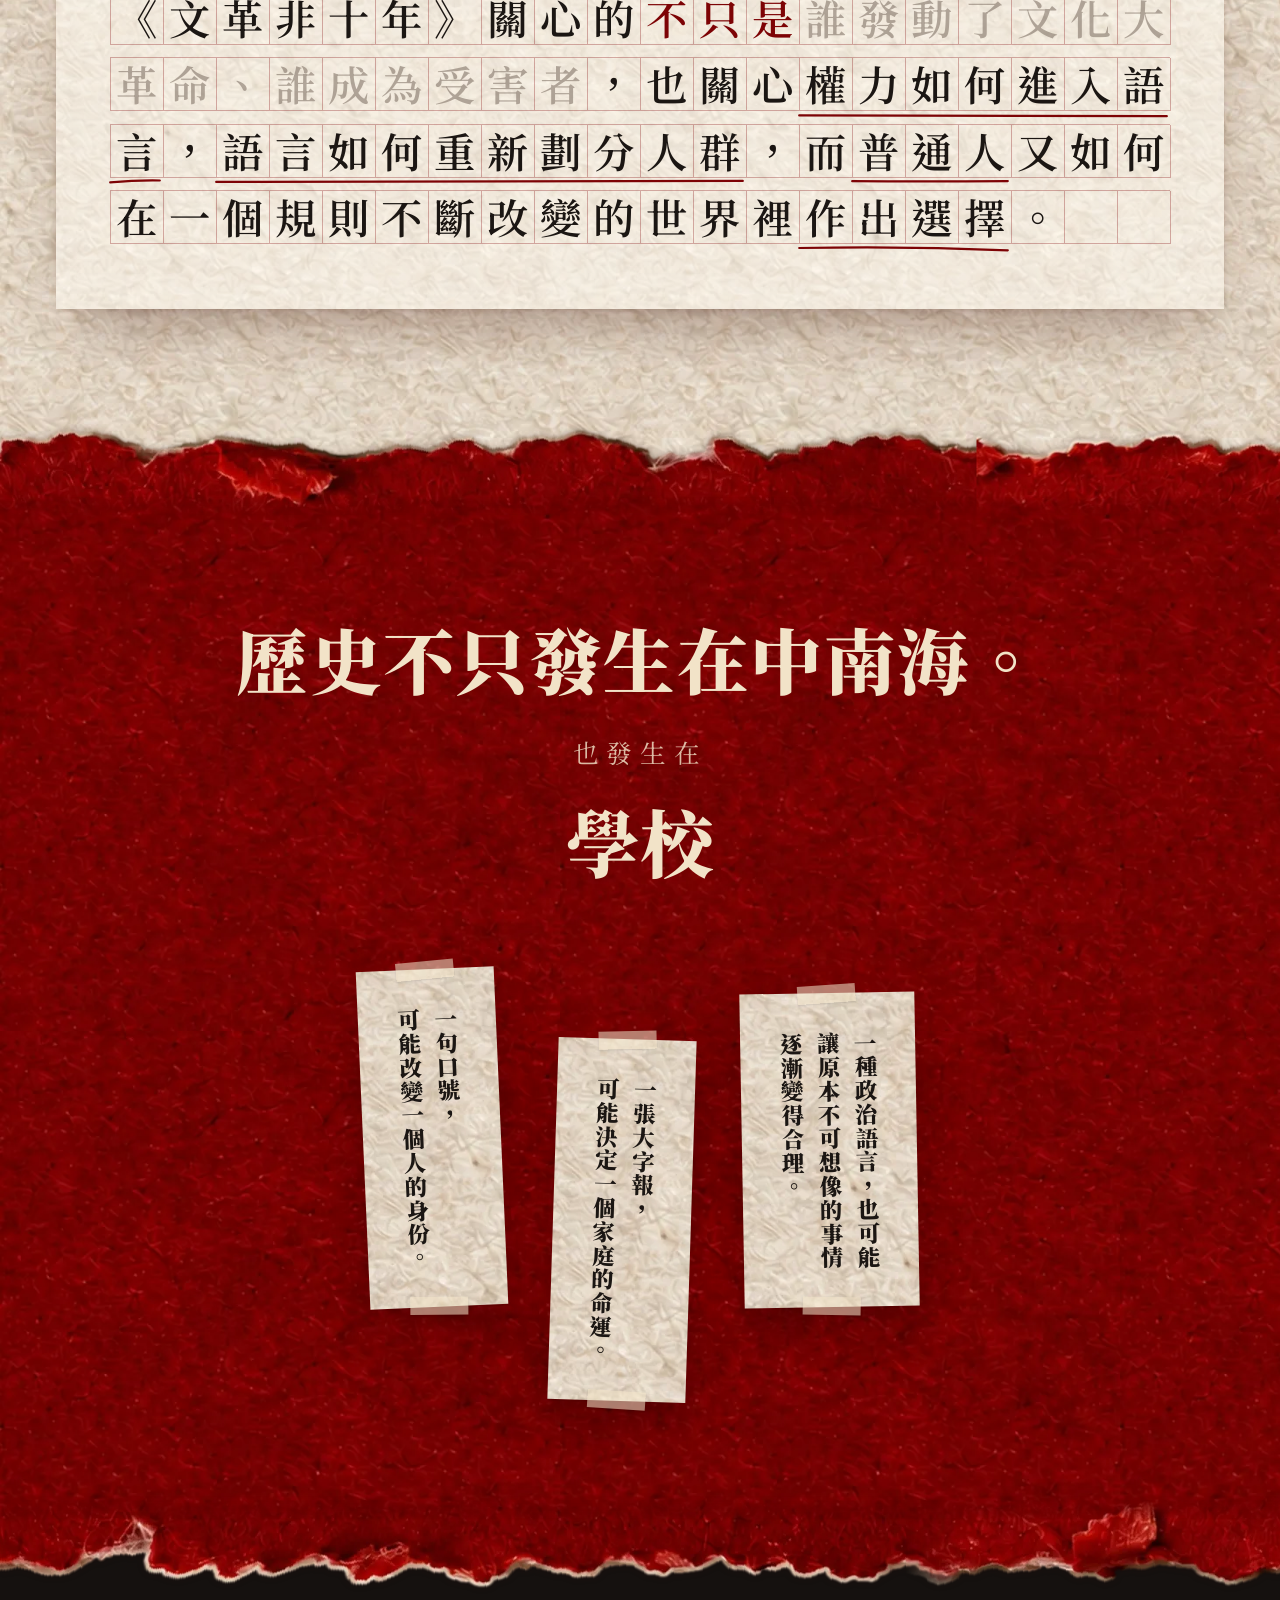
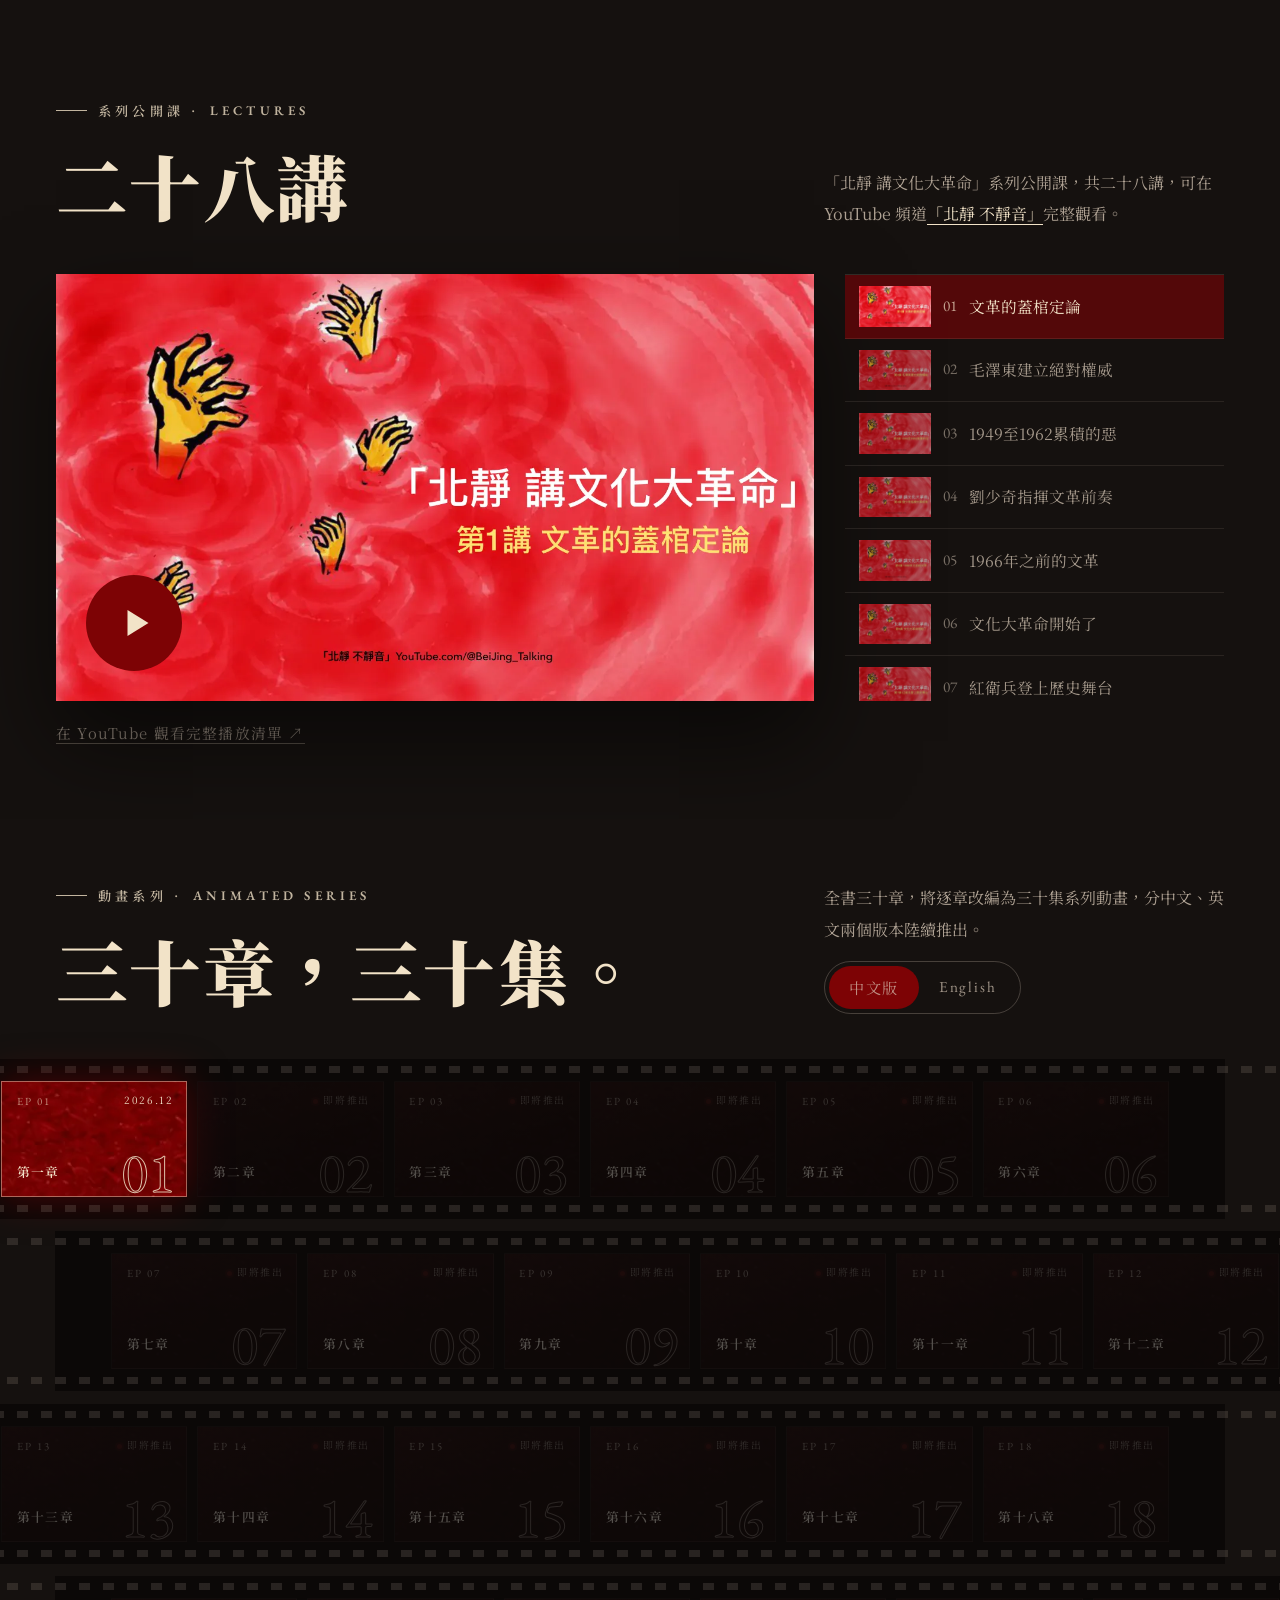
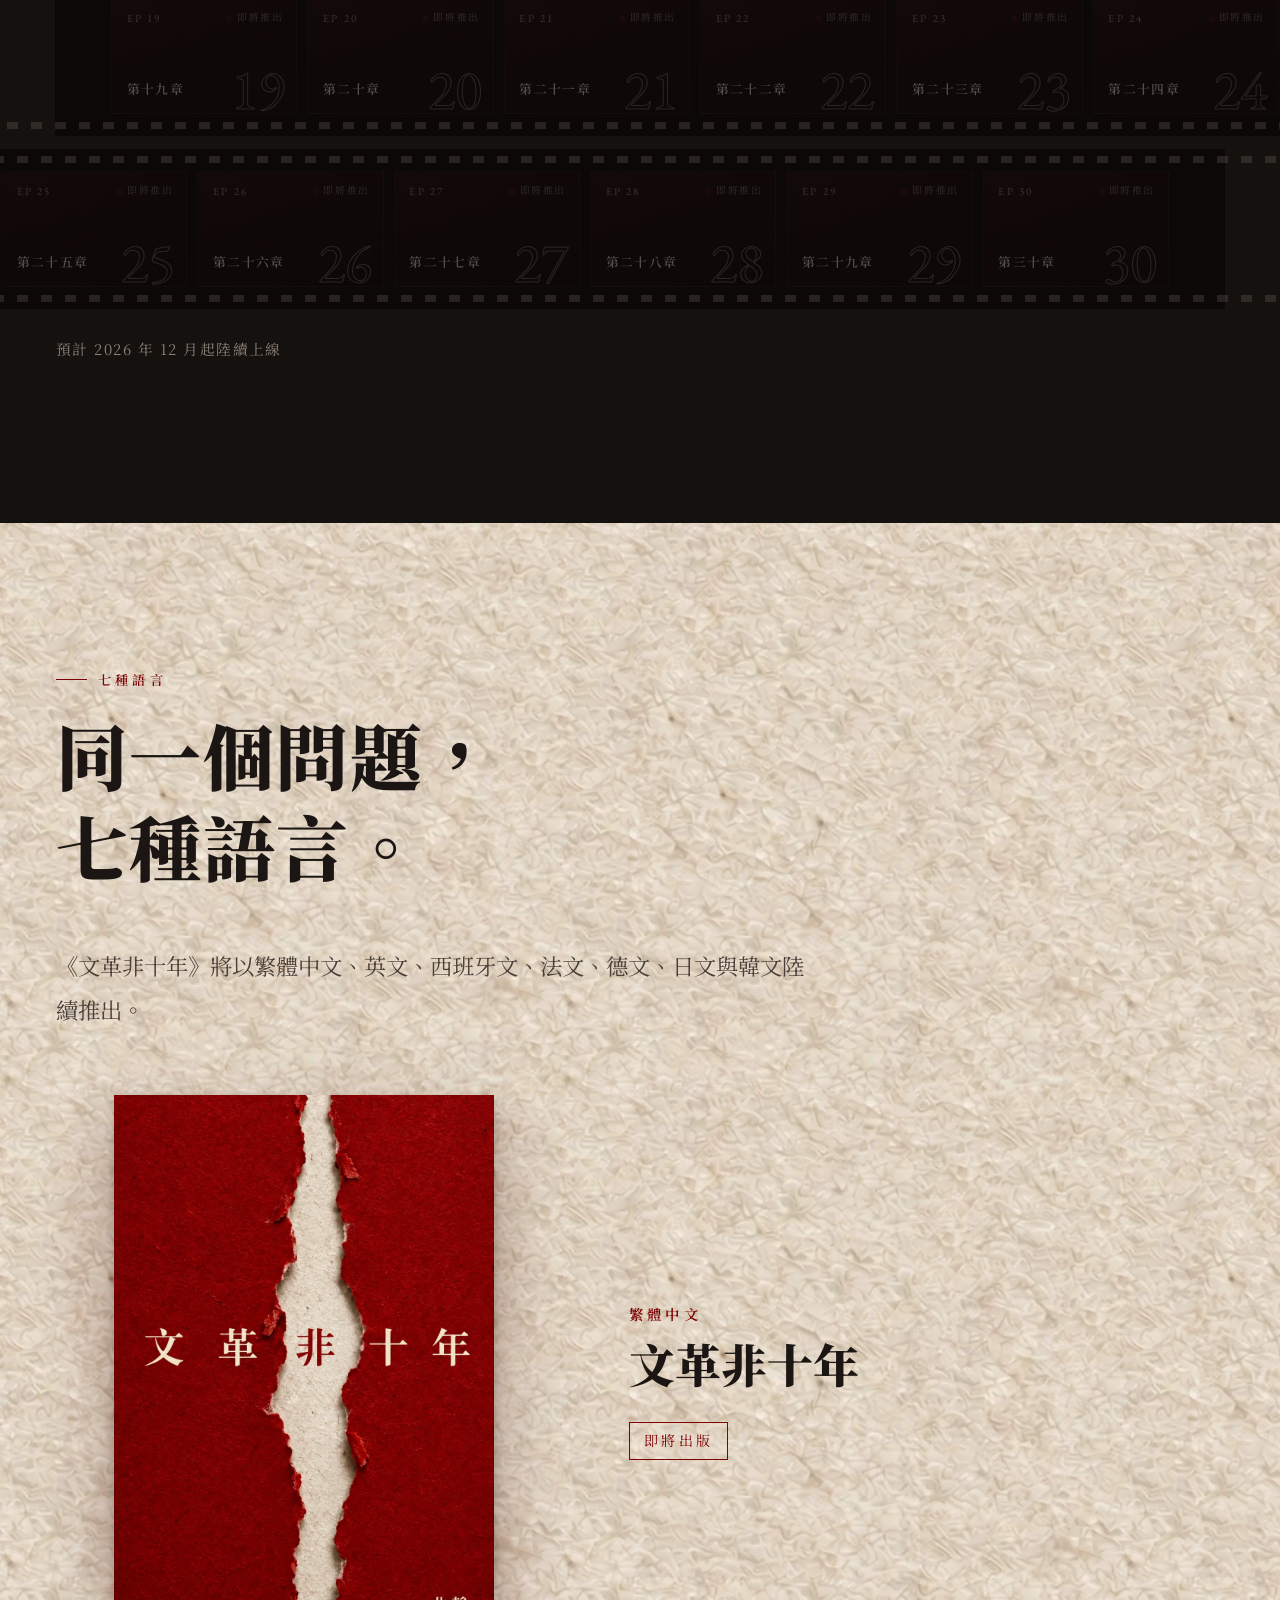
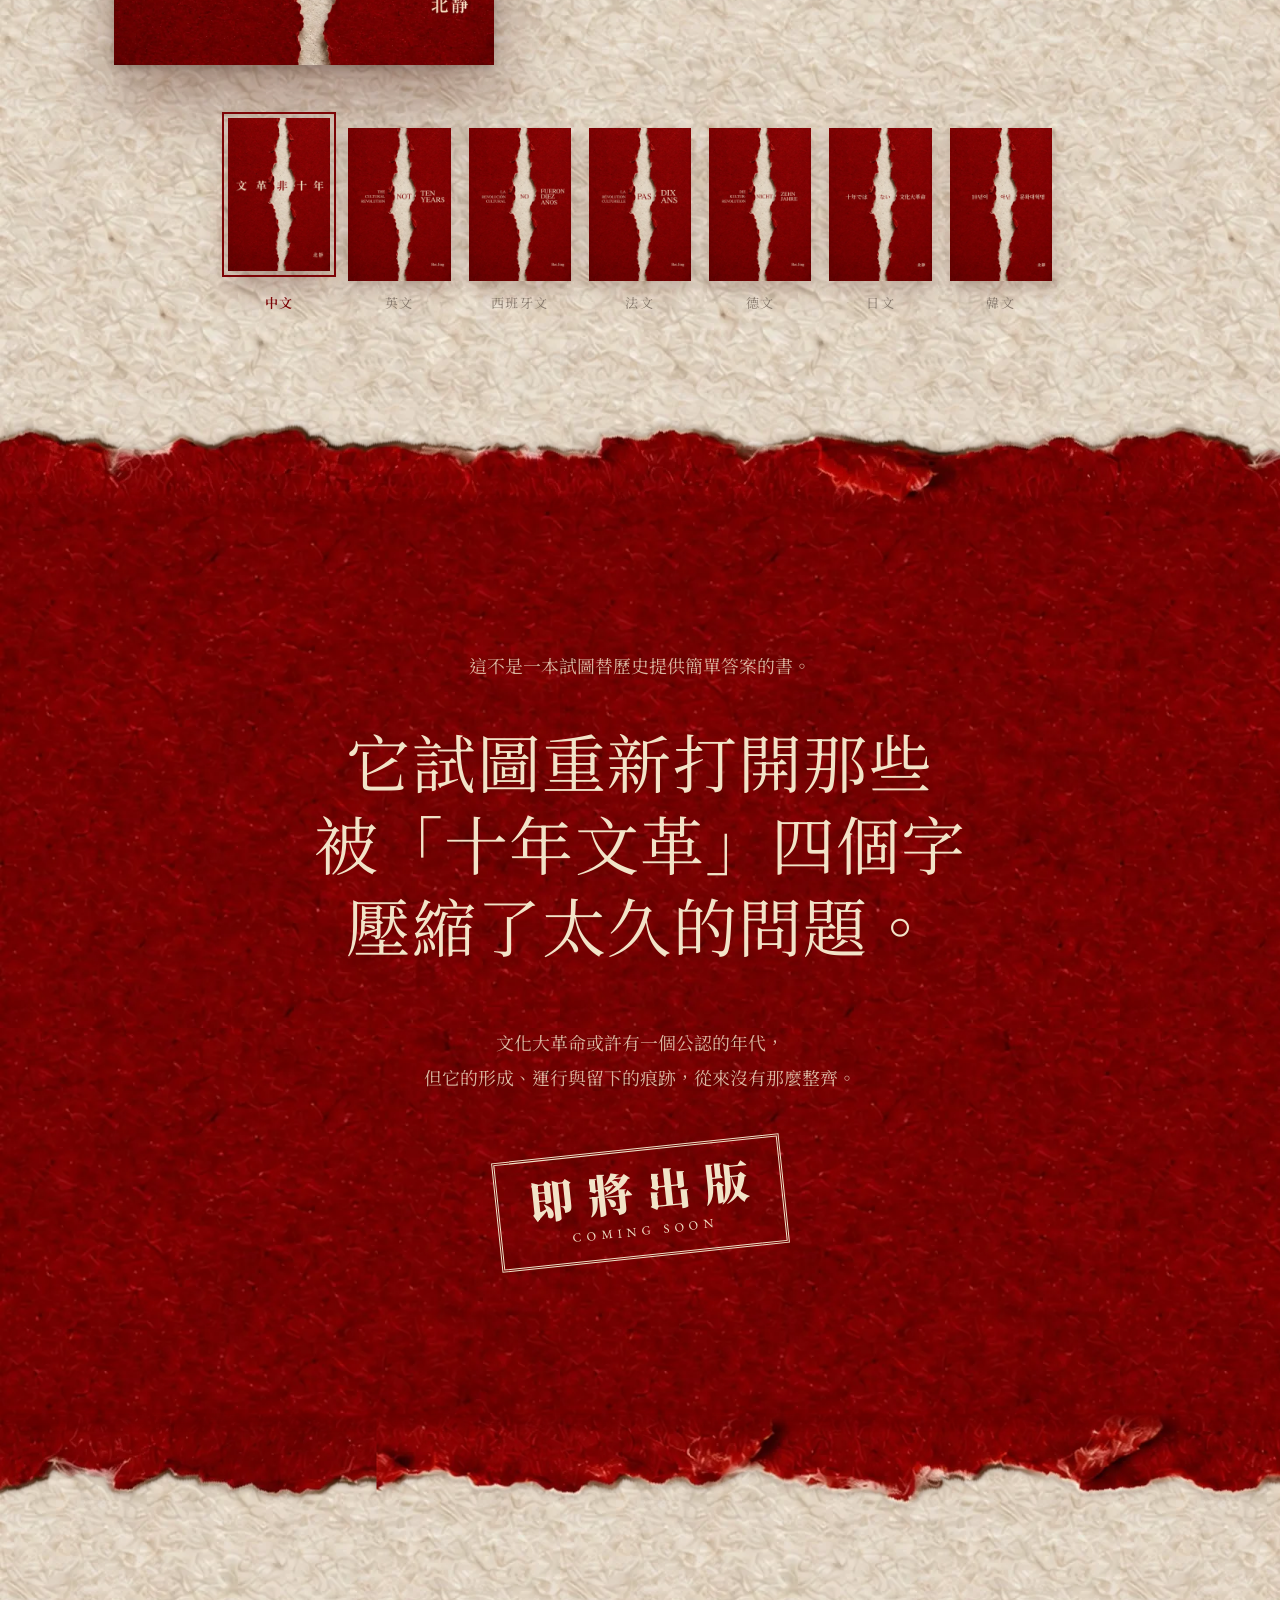
==== commit a0b618f7: "Animated series: Chinese and English versions per episode Each episode frame takes data-zh and data-" ====
--- a/index.html
+++ b/index.html
@@ -317,58 +317,64 @@
           <p class="eyebrow eyebrow--light reveal">動畫系列 · <span lang="en">Animated series</span></p>
           <h2 class="display reveal">三十章，三十集。</h2>
         </div>
-        <p class="media-head__lede reveal">全書三十章，將逐章改編為三十集系列動畫，陸續推出。</p>
+        <div class="media-head__side">
+          <p class="media-head__lede reveal">全書三十章，將逐章改編為三十集系列動畫，分中文、英文兩個版本陸續推出。</p>
+          <div class="tabs tabs--dark reveal" role="tablist" aria-label="選擇動畫語言">
+            <button class="tab" role="tab" aria-selected="true" data-reel-lang="zh">中文版</button>
+            <button class="tab" role="tab" aria-selected="false" data-reel-lang="en" lang="en">English</button>
+          </div>
+        </div>
       </div>
     </div>
     <div class="reel reveal" role="group" aria-label="三十集動畫，逐章推出">
         <div class="reel__row" style="--dir:1">
           <ol class="reel__frames" start="1">
-            <li class="reel__frame is-lit" data-video=""><span class="reel__ep">EP 01</span><span class="reel__no">01</span><span class="reel__ch">第一章</span><span class="reel__status">2026.12</span></li>
-            <li class="reel__frame" data-video=""><span class="reel__ep">EP 02</span><span class="reel__no">02</span><span class="reel__ch">第二章</span><span class="reel__status">即將推出</span></li>
-            <li class="reel__frame" data-video=""><span class="reel__ep">EP 03</span><span class="reel__no">03</span><span class="reel__ch">第三章</span><span class="reel__status">即將推出</span></li>
-            <li class="reel__frame" data-video=""><span class="reel__ep">EP 04</span><span class="reel__no">04</span><span class="reel__ch">第四章</span><span class="reel__status">即將推出</span></li>
-            <li class="reel__frame" data-video=""><span class="reel__ep">EP 05</span><span class="reel__no">05</span><span class="reel__ch">第五章</span><span class="reel__status">即將推出</span></li>
-            <li class="reel__frame" data-video=""><span class="reel__ep">EP 06</span><span class="reel__no">06</span><span class="reel__ch">第六章</span><span class="reel__status">即將推出</span></li>
+            <li class="reel__frame is-lit" data-zh="" data-en=""><span class="reel__ep">EP 01</span><span class="reel__no">01</span><span class="reel__ch">第一章</span><span class="reel__status">2026.12</span></li>
+            <li class="reel__frame" data-zh="" data-en=""><span class="reel__ep">EP 02</span><span class="reel__no">02</span><span class="reel__ch">第二章</span><span class="reel__status">即將推出</span></li>
+            <li class="reel__frame" data-zh="" data-en=""><span class="reel__ep">EP 03</span><span class="reel__no">03</span><span class="reel__ch">第三章</span><span class="reel__status">即將推出</span></li>
+            <li class="reel__frame" data-zh="" data-en=""><span class="reel__ep">EP 04</span><span class="reel__no">04</span><span class="reel__ch">第四章</span><span class="reel__status">即將推出</span></li>
+            <li class="reel__frame" data-zh="" data-en=""><span class="reel__ep">EP 05</span><span class="reel__no">05</span><span class="reel__ch">第五章</span><span class="reel__status">即將推出</span></li>
+            <li class="reel__frame" data-zh="" data-en=""><span class="reel__ep">EP 06</span><span class="reel__no">06</span><span class="reel__ch">第六章</span><span class="reel__status">即將推出</span></li>
           </ol>
         </div>
         <div class="reel__row" style="--dir:-1">
           <ol class="reel__frames" start="7">
-            <li class="reel__frame" data-video=""><span class="reel__ep">EP 07</span><span class="reel__no">07</span><span class="reel__ch">第七章</span><span class="reel__status">即將推出</span></li>
-            <li class="reel__frame" data-video=""><span class="reel__ep">EP 08</span><span class="reel__no">08</span><span class="reel__ch">第八章</span><span class="reel__status">即將推出</span></li>
-            <li class="reel__frame" data-video=""><span class="reel__ep">EP 09</span><span class="reel__no">09</span><span class="reel__ch">第九章</span><span class="reel__status">即將推出</span></li>
-            <li class="reel__frame" data-video=""><span class="reel__ep">EP 10</span><span class="reel__no">10</span><span class="reel__ch">第十章</span><span class="reel__status">即將推出</span></li>
-            <li class="reel__frame" data-video=""><span class="reel__ep">EP 11</span><span class="reel__no">11</span><span class="reel__ch">第十一章</span><span class="reel__status">即將推出</span></li>
-            <li class="reel__frame" data-video=""><span class="reel__ep">EP 12</span><span class="reel__no">12</span><span class="reel__ch">第十二章</span><span class="reel__status">即將推出</span></li>
+            <li class="reel__frame" data-zh="" data-en=""><span class="reel__ep">EP 07</span><span class="reel__no">07</span><span class="reel__ch">第七章</span><span class="reel__status">即將推出</span></li>
+            <li class="reel__frame" data-zh="" data-en=""><span class="reel__ep">EP 08</span><span class="reel__no">08</span><span class="reel__ch">第八章</span><span class="reel__status">即將推出</span></li>
+            <li class="reel__frame" data-zh="" data-en=""><span class="reel__ep">EP 09</span><span class="reel__no">09</span><span class="reel__ch">第九章</span><span class="reel__status">即將推出</span></li>
+            <li class="reel__frame" data-zh="" data-en=""><span class="reel__ep">EP 10</span><span class="reel__no">10</span><span class="reel__ch">第十章</span><span class="reel__status">即將推出</span></li>
+            <li class="reel__frame" data-zh="" data-en=""><span class="reel__ep">EP 11</span><span class="reel__no">11</span><span class="reel__ch">第十一章</span><span class="reel__status">即將推出</span></li>
+            <li class="reel__frame" data-zh="" data-en=""><span class="reel__ep">EP 12</span><span class="reel__no">12</span><span class="reel__ch">第十二章</span><span class="reel__status">即將推出</span></li>
           </ol>
         </div>
         <div class="reel__row" style="--dir:1">
           <ol class="reel__frames" start="13">
-            <li class="reel__frame" data-video=""><span class="reel__ep">EP 13</span><span class="reel__no">13</span><span class="reel__ch">第十三章</span><span class="reel__status">即將推出</span></li>
-            <li class="reel__frame" data-video=""><span class="reel__ep">EP 14</span><span class="reel__no">14</span><span class="reel__ch">第十四章</span><span class="reel__status">即將推出</span></li>
-            <li class="reel__frame" data-video=""><span class="reel__ep">EP 15</span><span class="reel__no">15</span><span class="reel__ch">第十五章</span><span class="reel__status">即將推出</span></li>
-            <li class="reel__frame" data-video=""><span class="reel__ep">EP 16</span><span class="reel__no">16</span><span class="reel__ch">第十六章</span><span class="reel__status">即將推出</span></li>
-            <li class="reel__frame" data-video=""><span class="reel__ep">EP 17</span><span class="reel__no">17</span><span class="reel__ch">第十七章</span><span class="reel__status">即將推出</span></li>
-            <li class="reel__frame" data-video=""><span class="reel__ep">EP 18</span><span class="reel__no">18</span><span class="reel__ch">第十八章</span><span class="reel__status">即將推出</span></li>
+            <li class="reel__frame" data-zh="" data-en=""><span class="reel__ep">EP 13</span><span class="reel__no">13</span><span class="reel__ch">第十三章</span><span class="reel__status">即將推出</span></li>
+            <li class="reel__frame" data-zh="" data-en=""><span class="reel__ep">EP 14</span><span class="reel__no">14</span><span class="reel__ch">第十四章</span><span class="reel__status">即將推出</span></li>
+            <li class="reel__frame" data-zh="" data-en=""><span class="reel__ep">EP 15</span><span class="reel__no">15</span><span class="reel__ch">第十五章</span><span class="reel__status">即將推出</span></li>
+            <li class="reel__frame" data-zh="" data-en=""><span class="reel__ep">EP 16</span><span class="reel__no">16</span><span class="reel__ch">第十六章</span><span class="reel__status">即將推出</span></li>
+            <li class="reel__frame" data-zh="" data-en=""><span class="reel__ep">EP 17</span><span class="reel__no">17</span><span class="reel__ch">第十七章</span><span class="reel__status">即將推出</span></li>
+            <li class="reel__frame" data-zh="" data-en=""><span class="reel__ep">EP 18</span><span class="reel__no">18</span><span class="reel__ch">第十八章</span><span class="reel__status">即將推出</span></li>
           </ol>
         </div>
         <div class="reel__row" style="--dir:-1">
           <ol class="reel__frames" start="19">
-            <li class="reel__frame" data-video=""><span class="reel__ep">EP 19</span><span class="reel__no">19</span><span class="reel__ch">第十九章</span><span class="reel__status">即將推出</span></li>
-            <li class="reel__frame" data-video=""><span class="reel__ep">EP 20</span><span class="reel__no">20</span><span class="reel__ch">第二十章</span><span class="reel__status">即將推出</span></li>
-            <li class="reel__frame" data-video=""><span class="reel__ep">EP 21</span><span class="reel__no">21</span><span class="reel__ch">第二十一章</span><span class="reel__status">即將推出</span></li>
-            <li class="reel__frame" data-video=""><span class="reel__ep">EP 22</span><span class="reel__no">22</span><span class="reel__ch">第二十二章</span><span class="reel__status">即將推出</span></li>
-            <li class="reel__frame" data-video=""><span class="reel__ep">EP 23</span><span class="reel__no">23</span><span class="reel__ch">第二十三章</span><span class="reel__status">即將推出</span></li>
-            <li class="reel__frame" data-video=""><span class="reel__ep">EP 24</span><span class="reel__no">24</span><span class="reel__ch">第二十四章</span><span class="reel__status">即將推出</span></li>
+            <li class="reel__frame" data-zh="" data-en=""><span class="reel__ep">EP 19</span><span class="reel__no">19</span><span class="reel__ch">第十九章</span><span class="reel__status">即將推出</span></li>
+            <li class="reel__frame" data-zh="" data-en=""><span class="reel__ep">EP 20</span><span class="reel__no">20</span><span class="reel__ch">第二十章</span><span class="reel__status">即將推出</span></li>
+            <li class="reel__frame" data-zh="" data-en=""><span class="reel__ep">EP 21</span><span class="reel__no">21</span><span class="reel__ch">第二十一章</span><span class="reel__status">即將推出</span></li>
+            <li class="reel__frame" data-zh="" data-en=""><span class="reel__ep">EP 22</span><span class="reel__no">22</span><span class="reel__ch">第二十二章</span><span class="reel__status">即將推出</span></li>
+            <li class="reel__frame" data-zh="" data-en=""><span class="reel__ep">EP 23</span><span class="reel__no">23</span><span class="reel__ch">第二十三章</span><span class="reel__status">即將推出</span></li>
+            <li class="reel__frame" data-zh="" data-en=""><span class="reel__ep">EP 24</span><span class="reel__no">24</span><span class="reel__ch">第二十四章</span><span class="reel__status">即將推出</span></li>
           </ol>
         </div>
         <div class="reel__row" style="--dir:1">
           <ol class="reel__frames" start="25">
-            <li class="reel__frame" data-video=""><span class="reel__ep">EP 25</span><span class="reel__no">25</span><span class="reel__ch">第二十五章</span><span class="reel__status">即將推出</span></li>
-            <li class="reel__frame" data-video=""><span class="reel__ep">EP 26</span><span class="reel__no">26</span><span class="reel__ch">第二十六章</span><span class="reel__status">即將推出</span></li>
-            <li class="reel__frame" data-video=""><span class="reel__ep">EP 27</span><span class="reel__no">27</span><span class="reel__ch">第二十七章</span><span class="reel__status">即將推出</span></li>
-            <li class="reel__frame" data-video=""><span class="reel__ep">EP 28</span><span class="reel__no">28</span><span class="reel__ch">第二十八章</span><span class="reel__status">即將推出</span></li>
-            <li class="reel__frame" data-video=""><span class="reel__ep">EP 29</span><span class="reel__no">29</span><span class="reel__ch">第二十九章</span><span class="reel__status">即將推出</span></li>
-            <li class="reel__frame" data-video=""><span class="reel__ep">EP 30</span><span class="reel__no">30</span><span class="reel__ch">第三十章</span><span class="reel__status">即將推出</span></li>
+            <li class="reel__frame" data-zh="" data-en=""><span class="reel__ep">EP 25</span><span class="reel__no">25</span><span class="reel__ch">第二十五章</span><span class="reel__status">即將推出</span></li>
+            <li class="reel__frame" data-zh="" data-en=""><span class="reel__ep">EP 26</span><span class="reel__no">26</span><span class="reel__ch">第二十六章</span><span class="reel__status">即將推出</span></li>
+            <li class="reel__frame" data-zh="" data-en=""><span class="reel__ep">EP 27</span><span class="reel__no">27</span><span class="reel__ch">第二十七章</span><span class="reel__status">即將推出</span></li>
+            <li class="reel__frame" data-zh="" data-en=""><span class="reel__ep">EP 28</span><span class="reel__no">28</span><span class="reel__ch">第二十八章</span><span class="reel__status">即將推出</span></li>
+            <li class="reel__frame" data-zh="" data-en=""><span class="reel__ep">EP 29</span><span class="reel__no">29</span><span class="reel__ch">第二十九章</span><span class="reel__status">即將推出</span></li>
+            <li class="reel__frame" data-zh="" data-en=""><span class="reel__ep">EP 30</span><span class="reel__no">30</span><span class="reel__ch">第三十章</span><span class="reel__status">即將推出</span></li>
           </ol>
         </div>
     </div>
--- a/assets/css/style.css
+++ b/assets/css/style.css
@@ -839,6 +839,10 @@
   gap: 16px 40px; margin-bottom: clamp(28px, 5vh, 48px);
 }
 .media-head .display { margin: 0; color: var(--cream-hi); }
+.media-head__side { display: flex; flex-direction: column; align-items: flex-start; gap: 16px; max-width: 25em; }
+.tabs--dark { border-color: rgba(219, 204, 186, .25); }
+.tabs--dark .tab { color: rgba(219, 204, 186, .7); }
+.tabs--dark .tab:not([aria-selected="true"]):hover { color: var(--cream-hi); }
 .media-head__lede { max-width: 25em; margin: 0; color: rgba(219, 204, 186, .78); font-size: clamp(1rem, 1.2vw, 1.15rem); }
 
 .lectures { padding-block: clamp(120px, 17vh, 180px) clamp(50px, 8vh, 90px); }
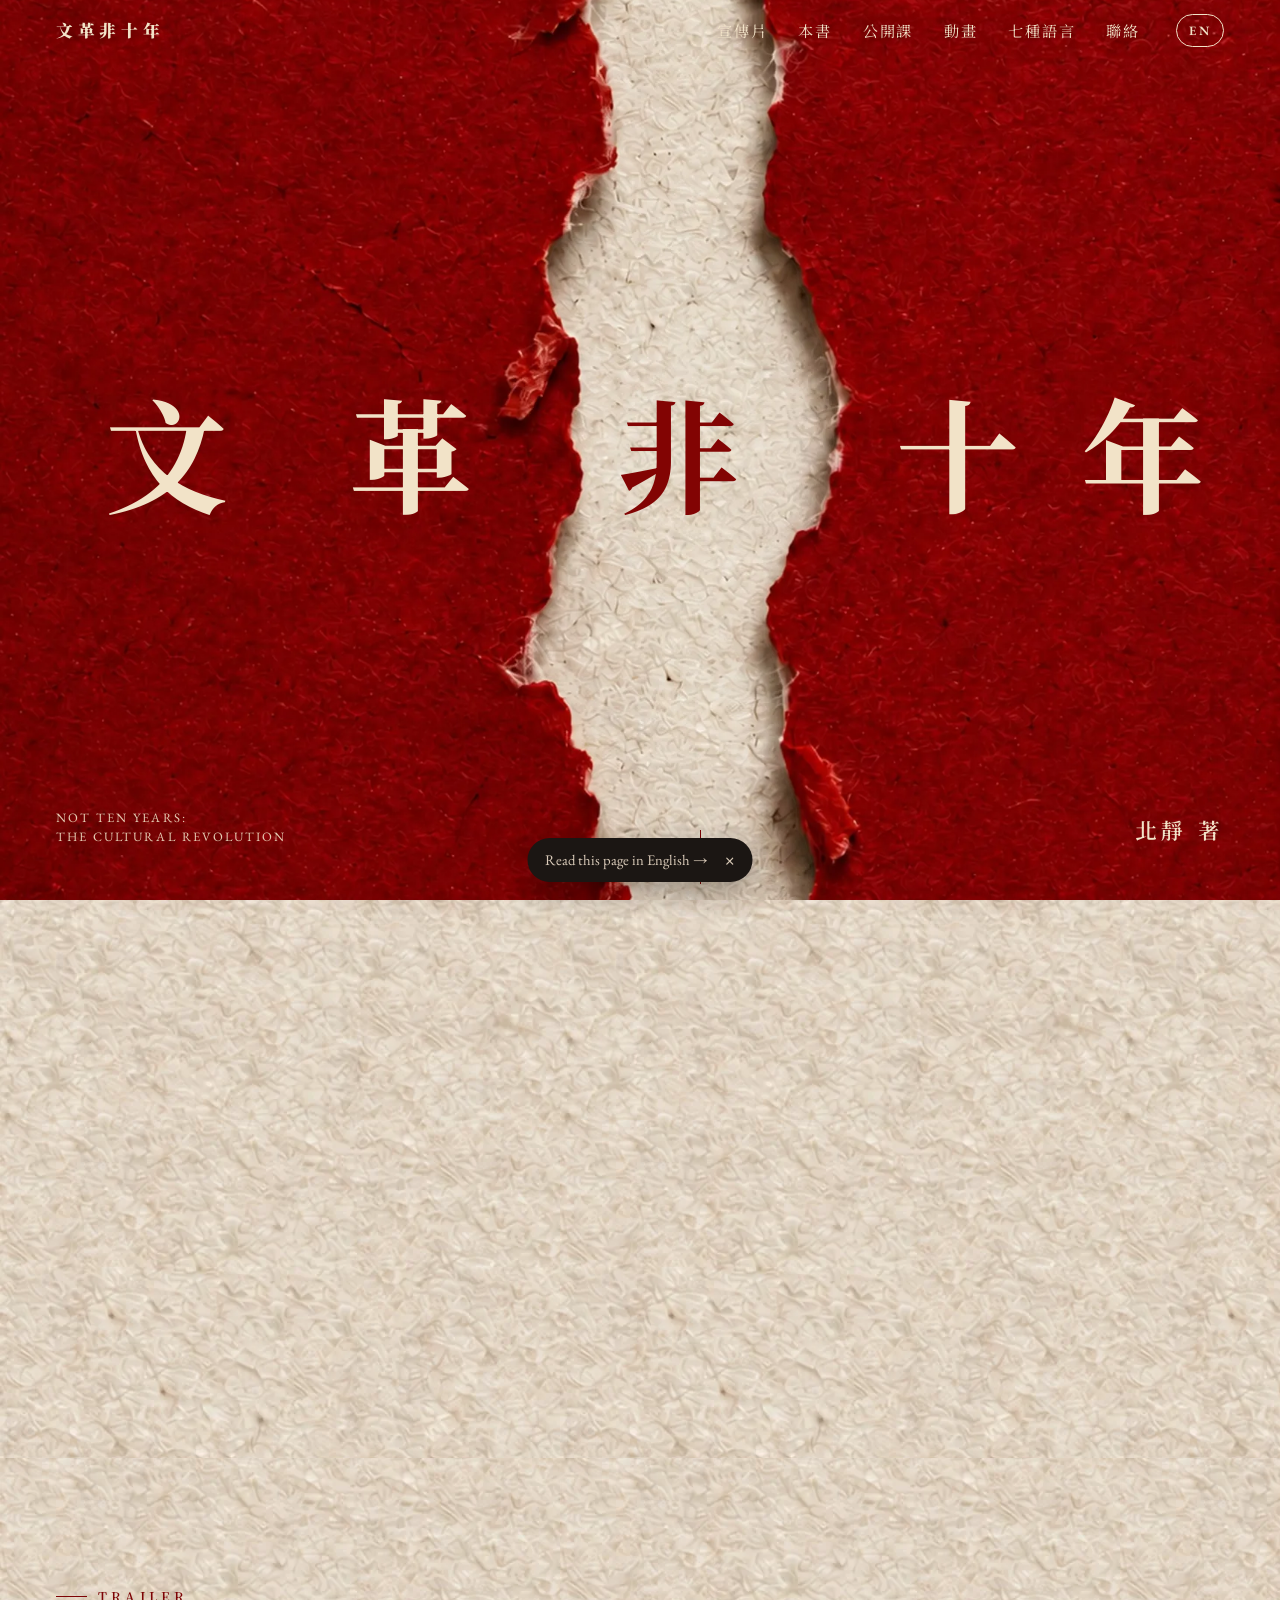
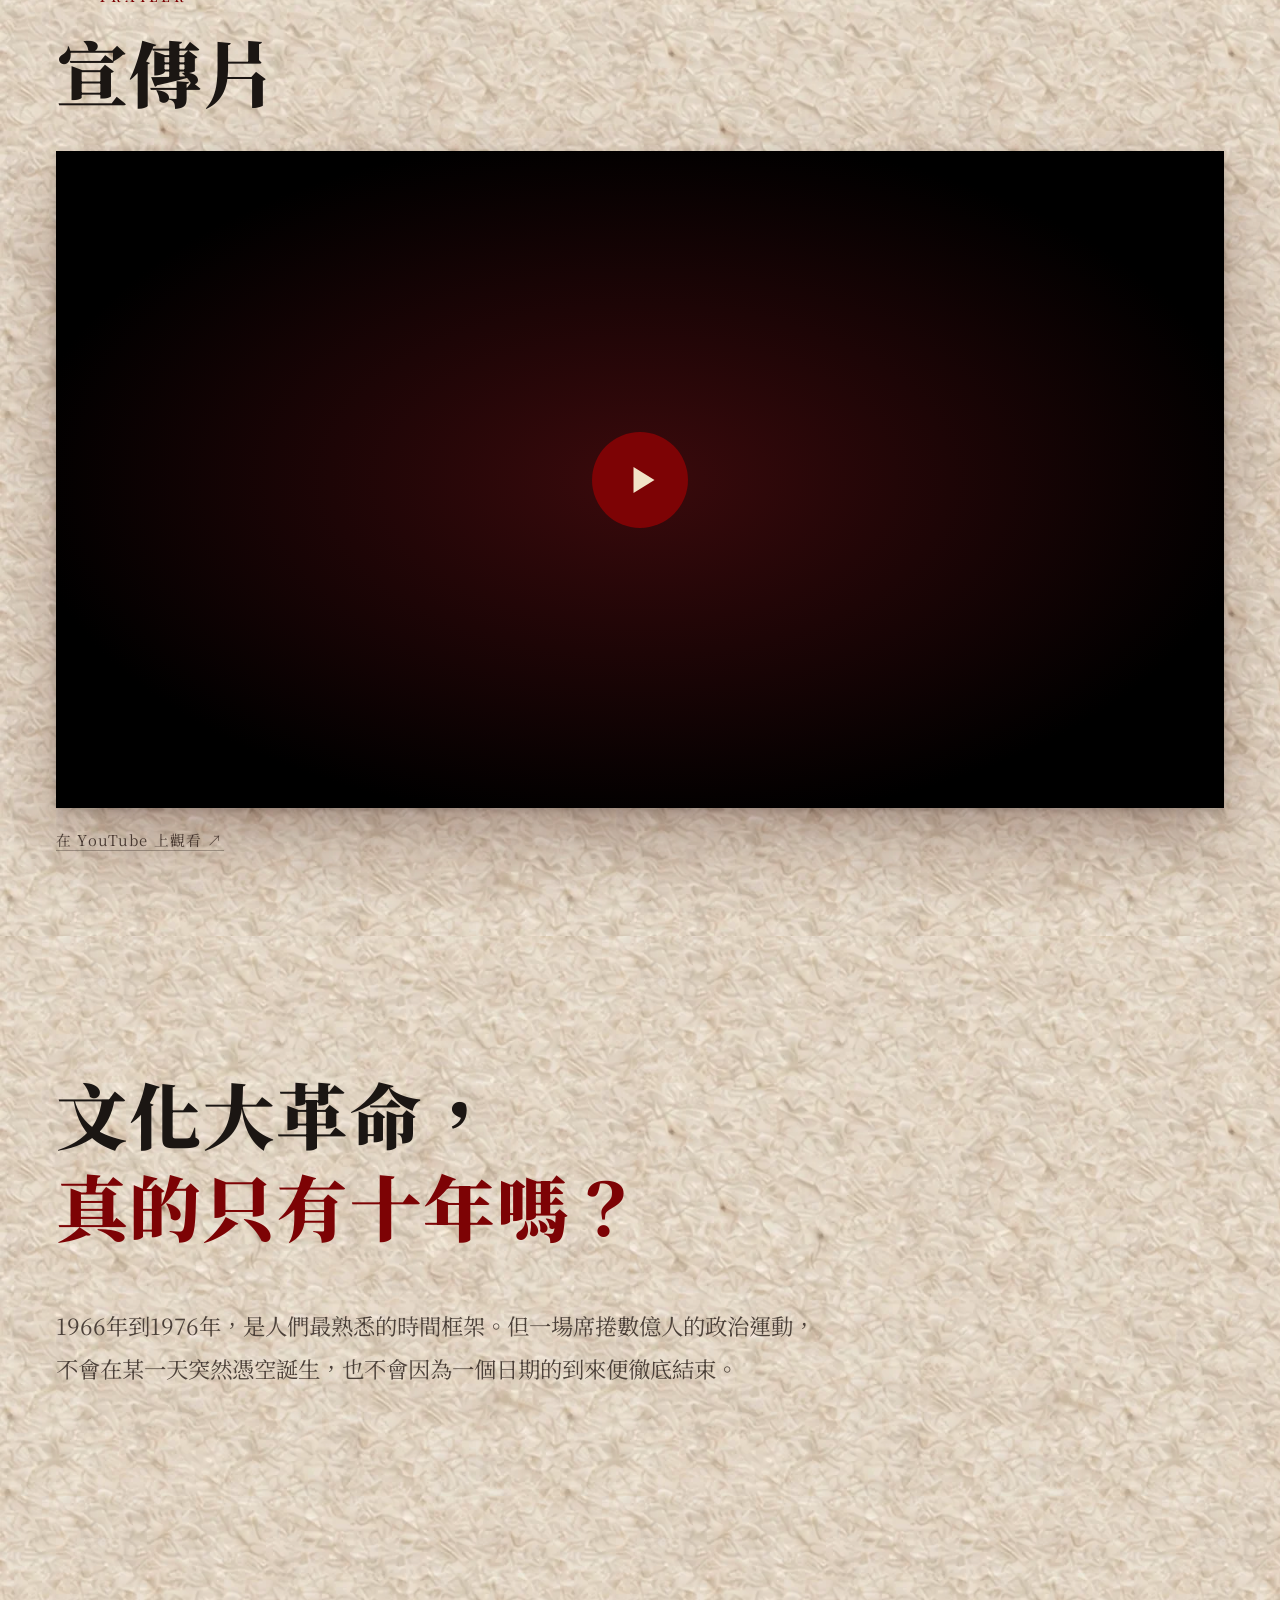
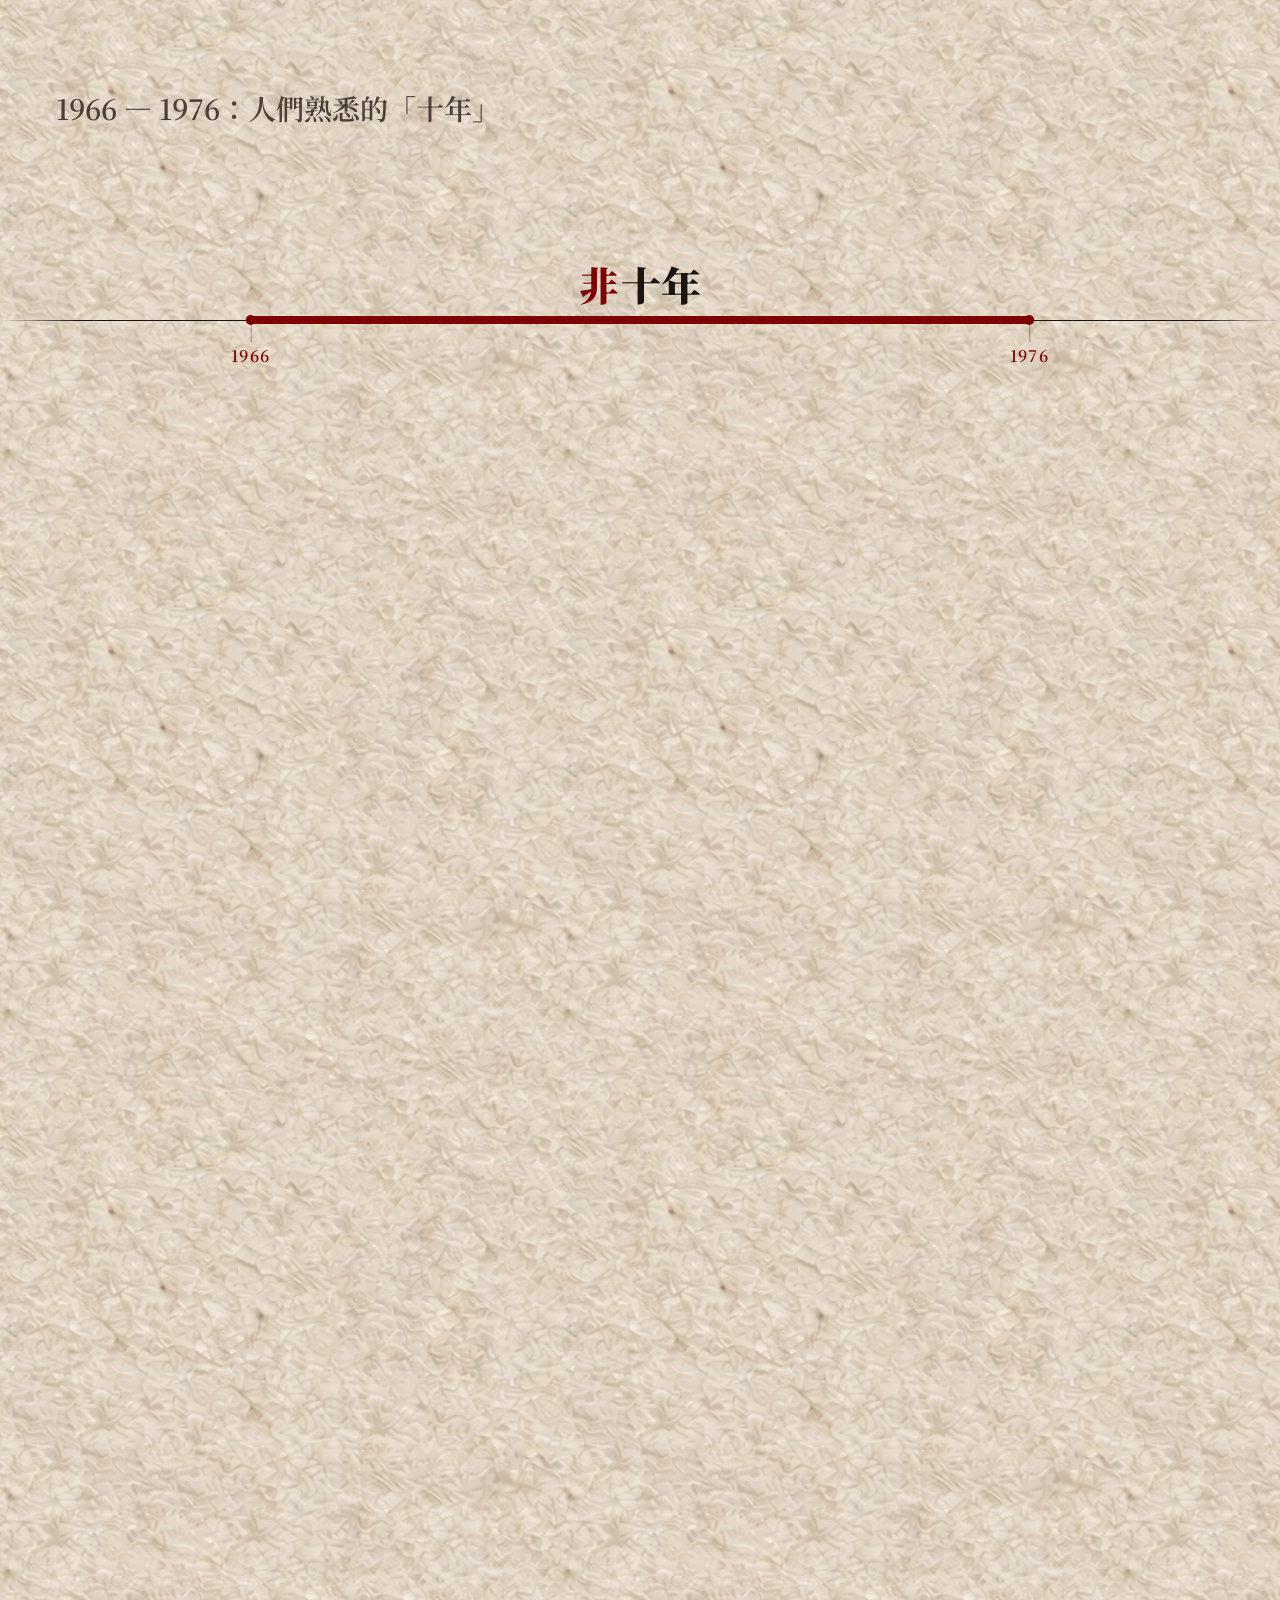
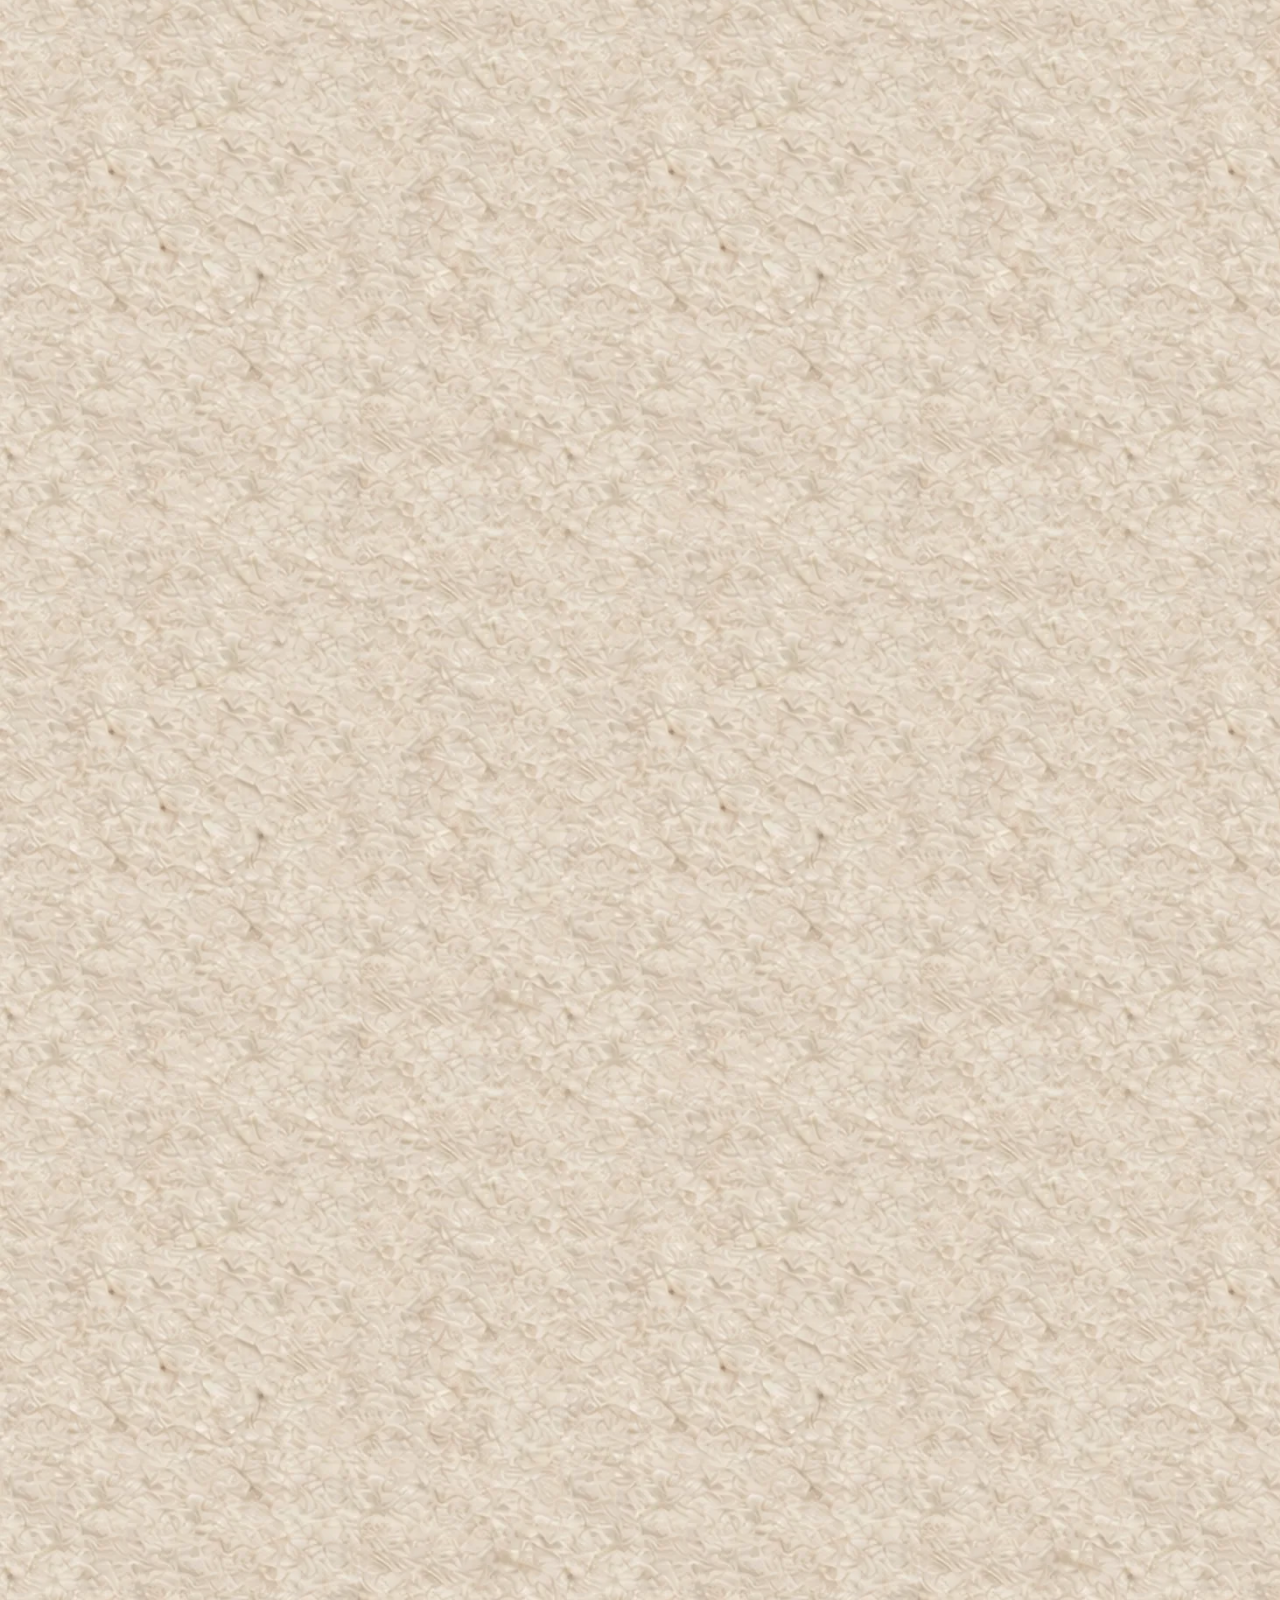
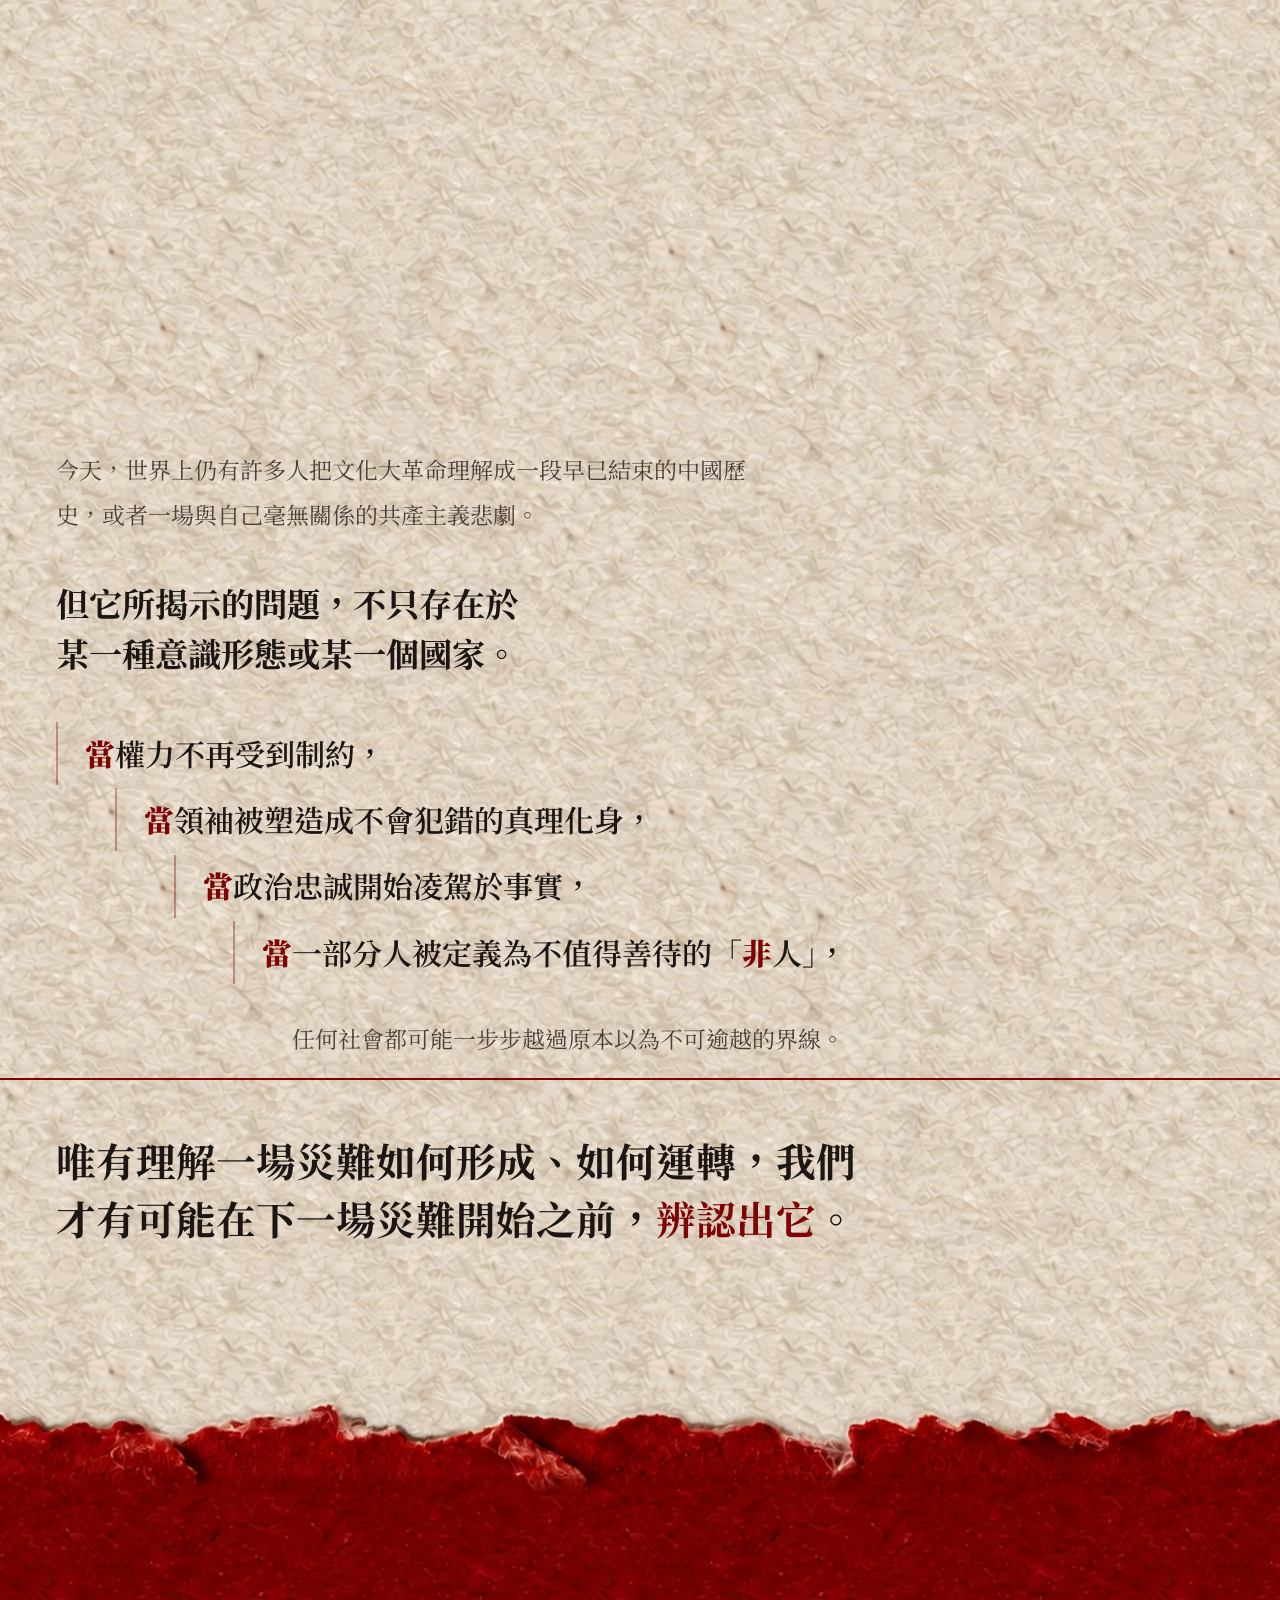
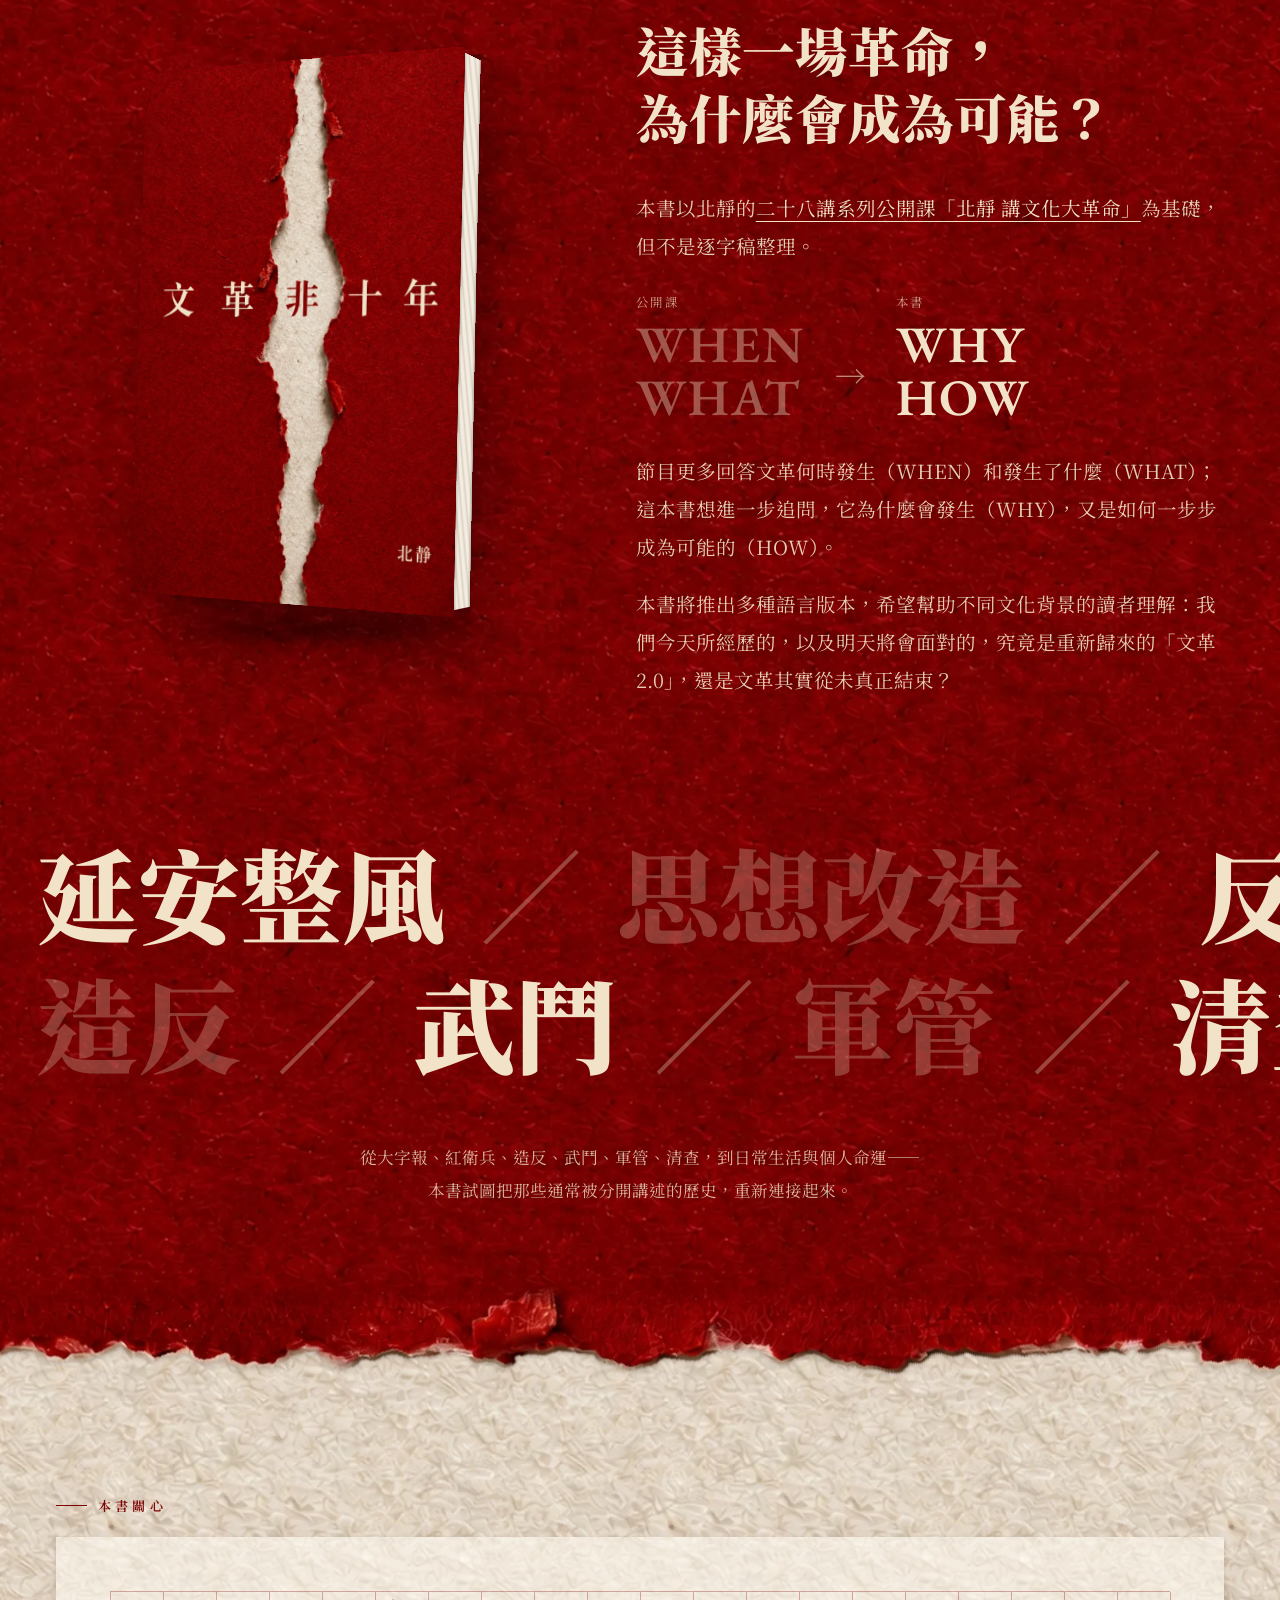
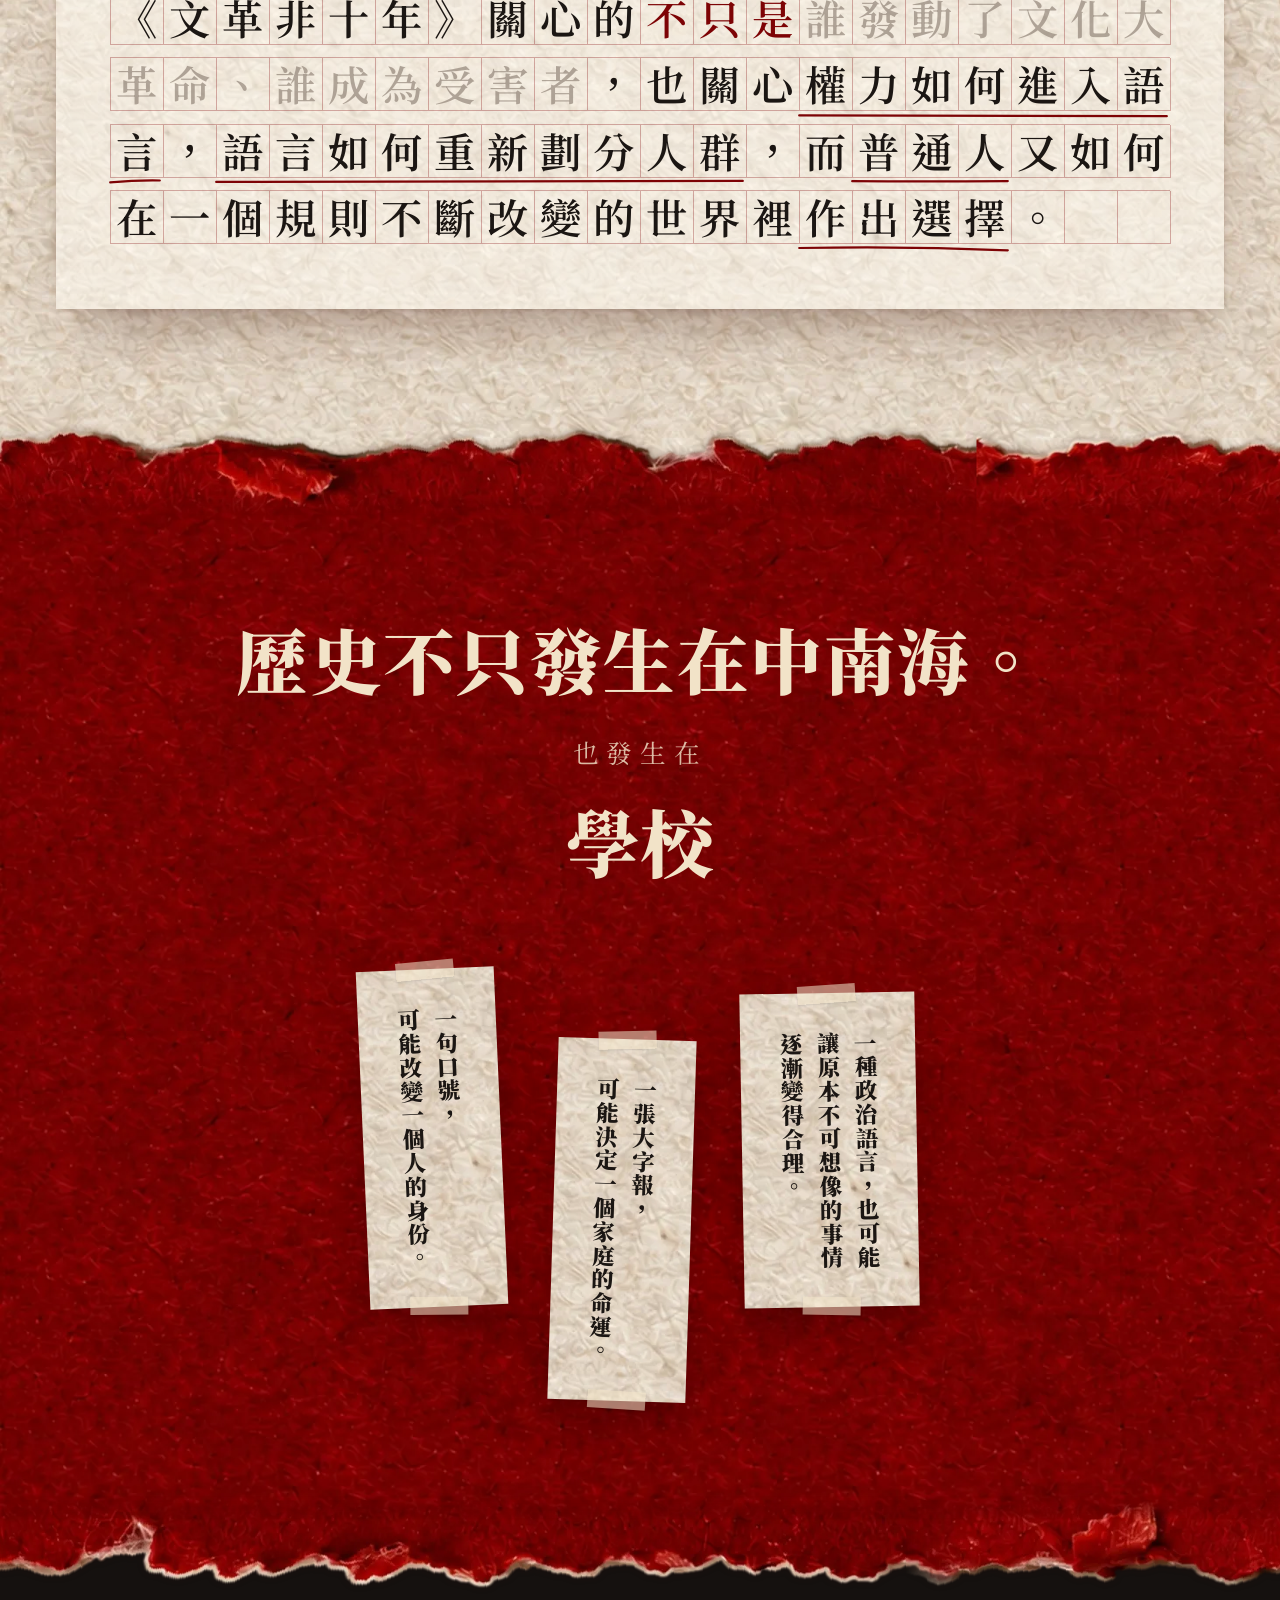
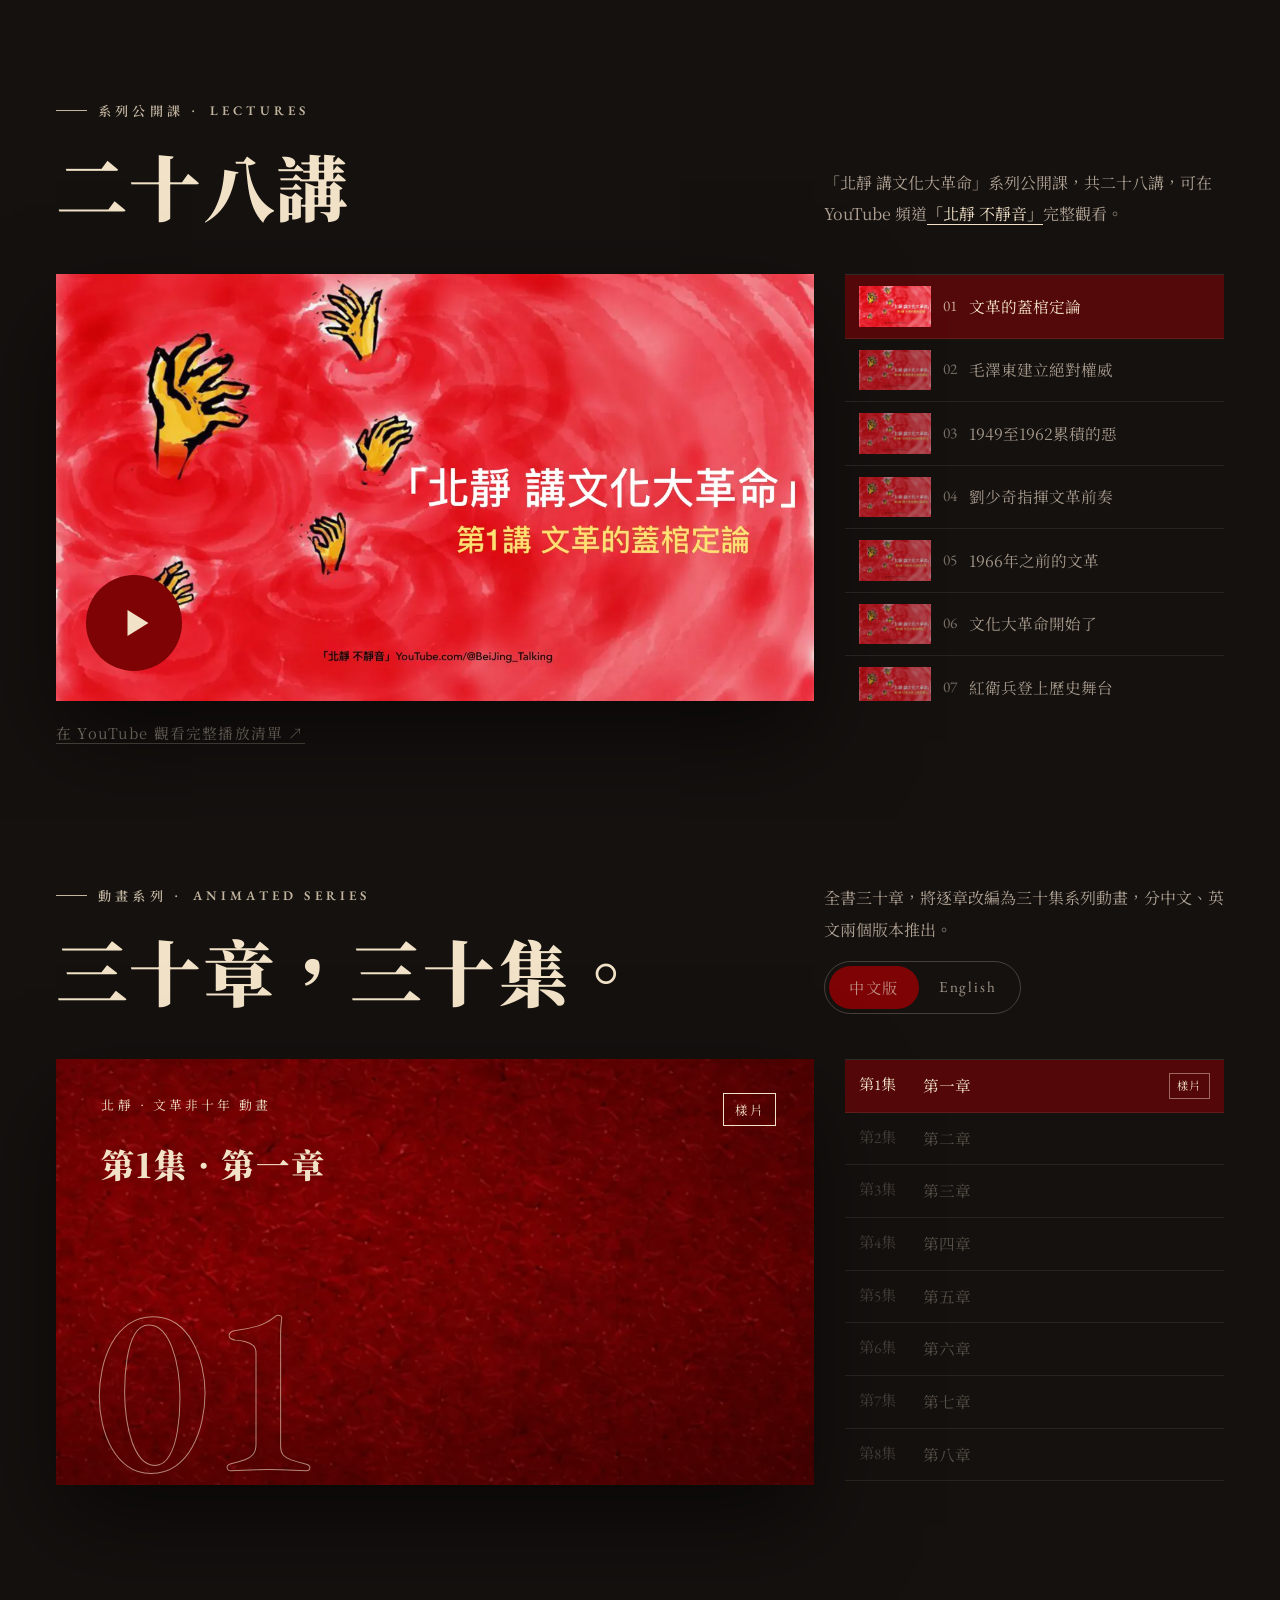
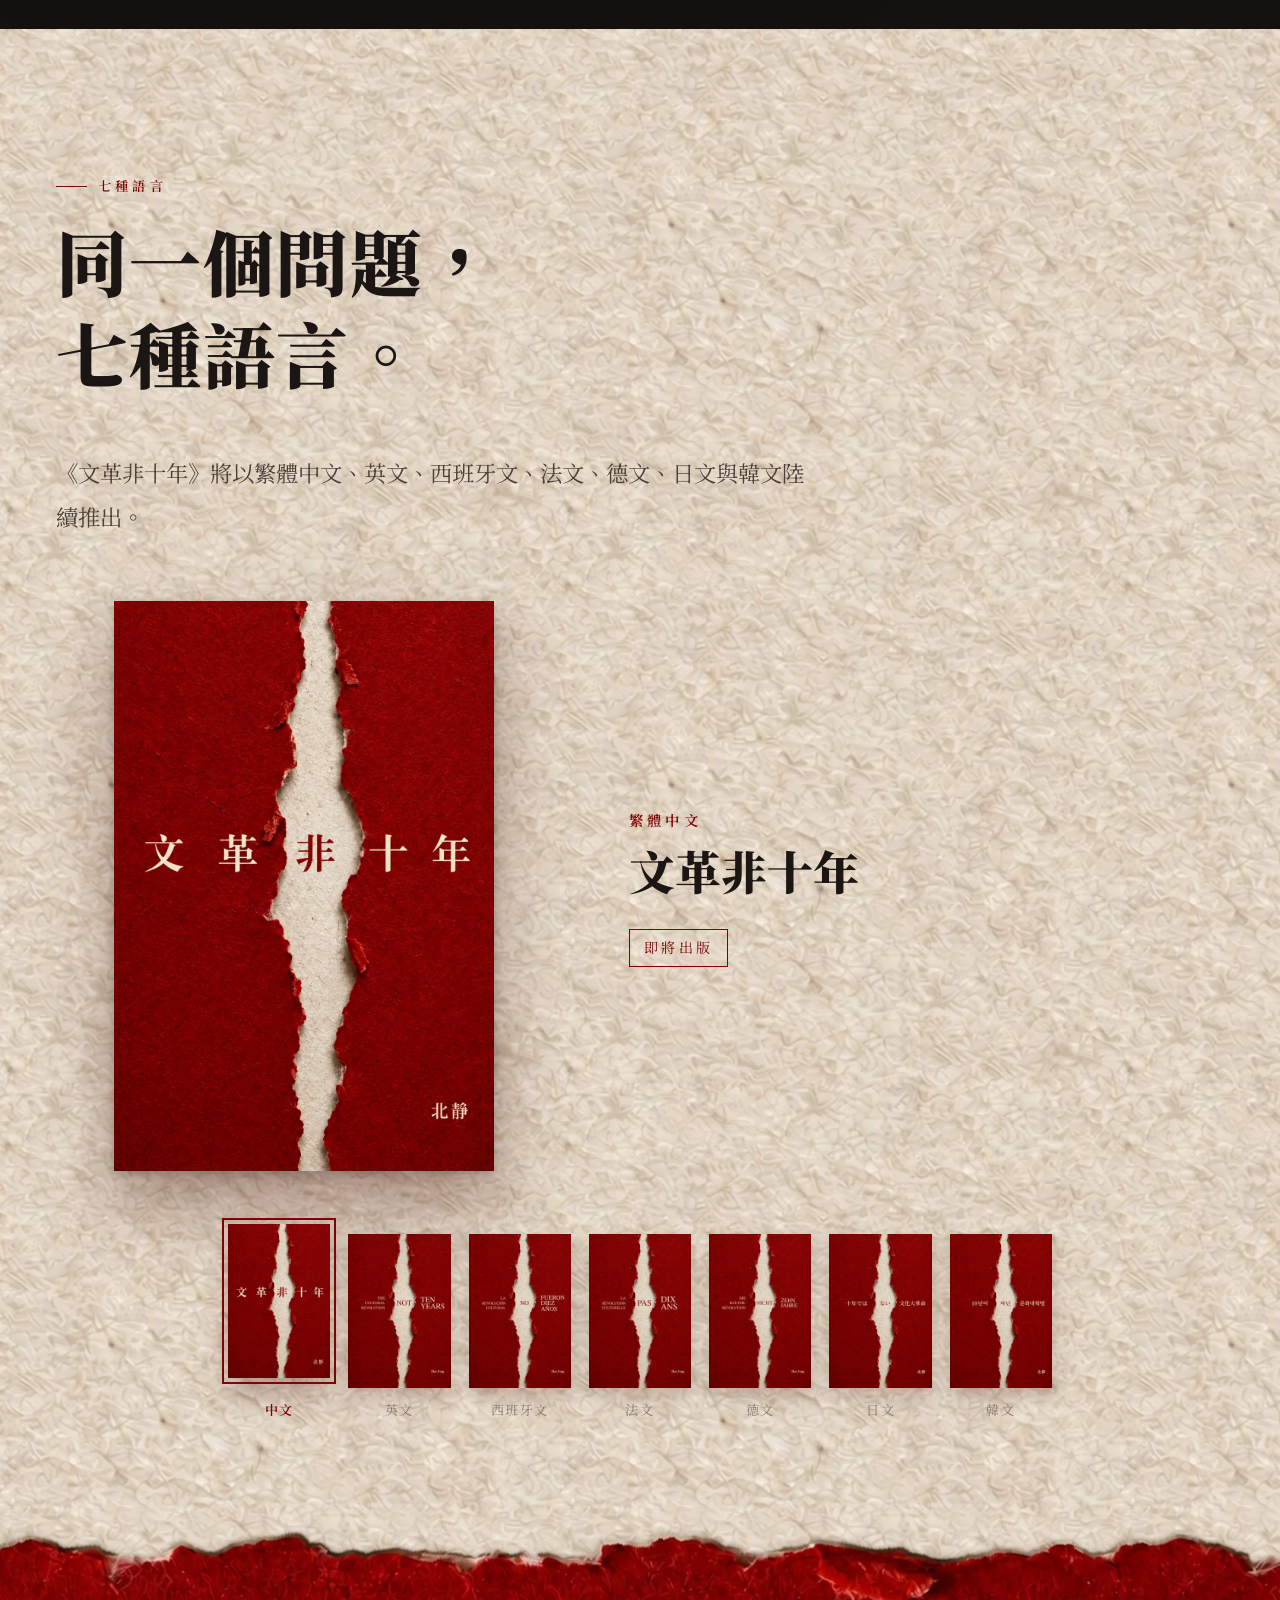
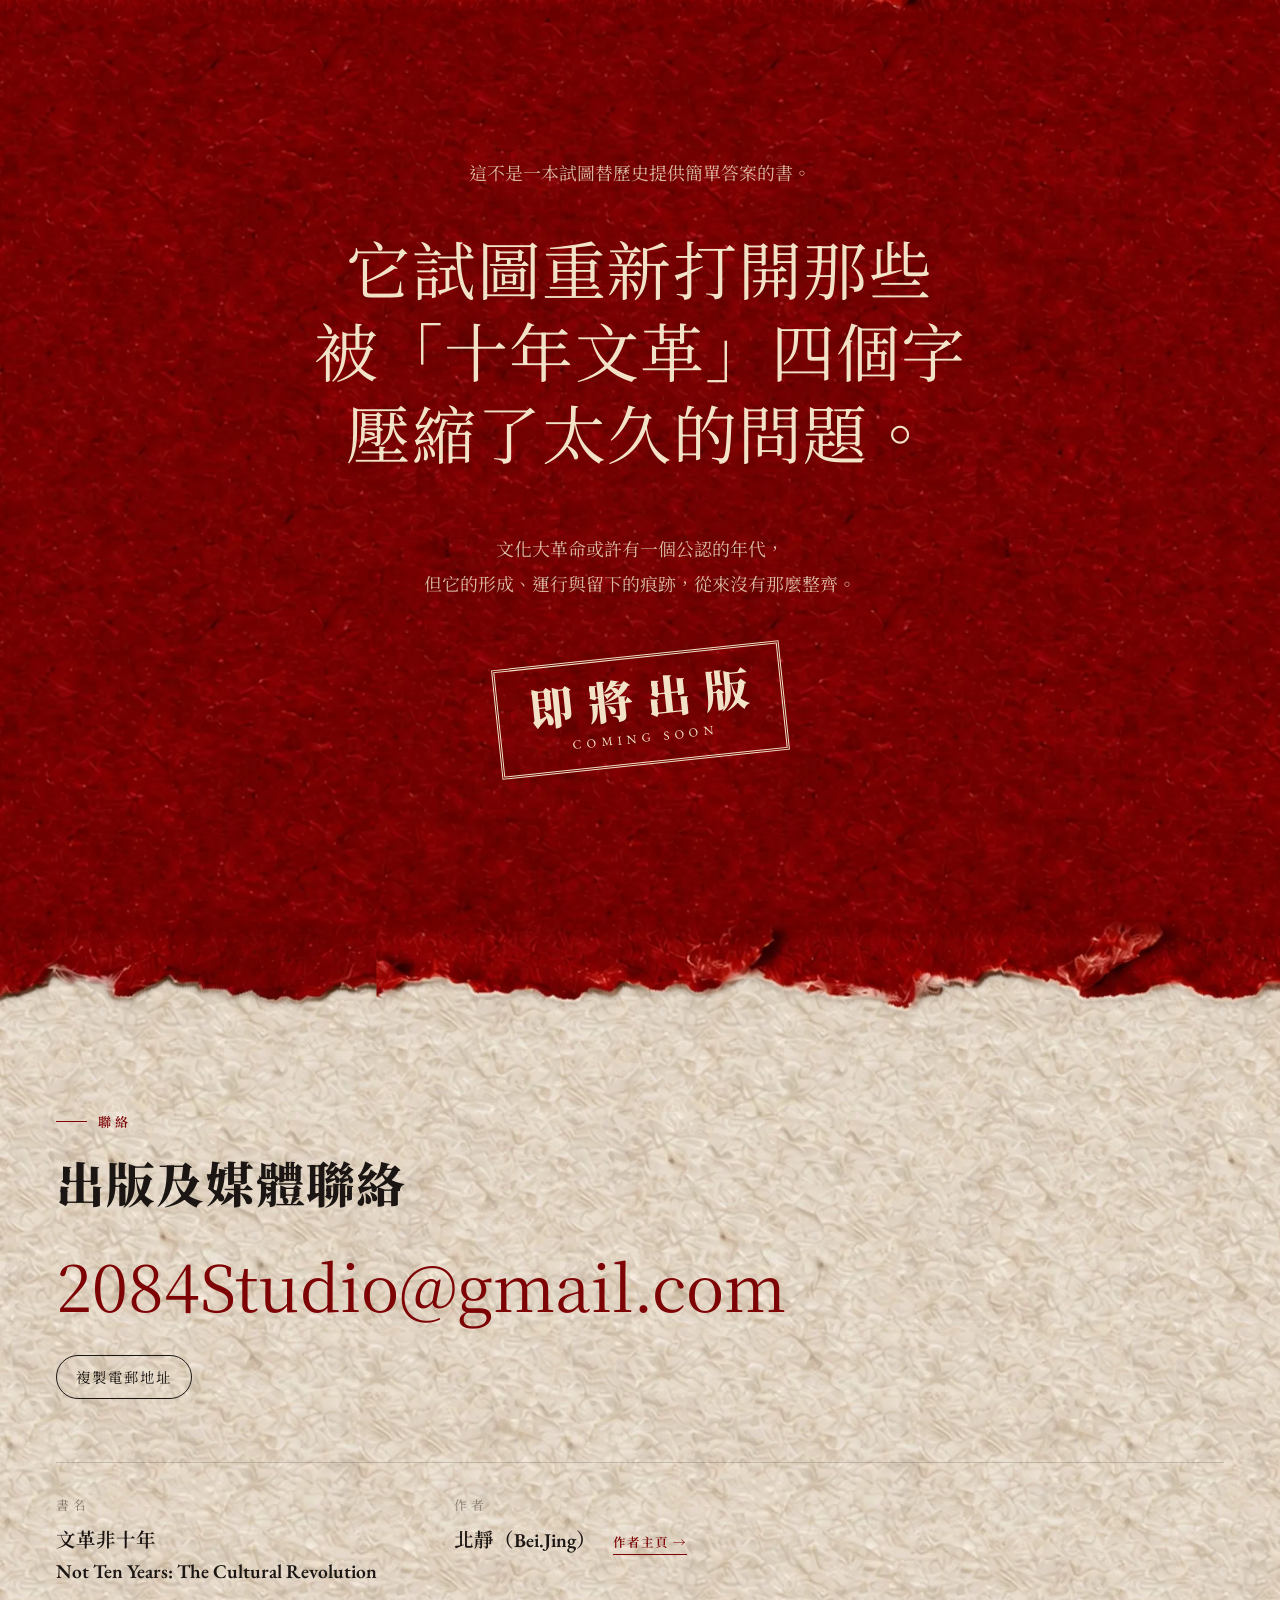
==== commit 7ea83bfe: "Animated series: player and episode index, like the lectures - Replace the 30-frame film strip with " ====
--- a/index.html
+++ b/index.html
@@ -7,17 +7,17 @@
 <meta name="description" content="《文革非十年》（Not Ten Years: The Cultural Revolution），北靜著。文化大革命真的只有十年嗎？本書追問：這樣一場革命，為什麼會成為可能？即將出版，並將陸續推出七種語言版本。">
 <meta name="author" content="北靜 Bei.Jing">
 <meta name="theme-color" content="#7d0305">
-<link rel="canonical" href="https://culturalrevolution.2084studio.com/">
-<link rel="alternate" hreflang="zh-Hant" href="https://culturalrevolution.2084studio.com/">
-<link rel="alternate" hreflang="en" href="https://culturalrevolution.2084studio.com/en/">
-<link rel="alternate" hreflang="x-default" href="https://culturalrevolution.2084studio.com/">
+<link rel="canonical" href="https://not10.2084studio.com/">
+<link rel="alternate" hreflang="zh-Hant" href="https://not10.2084studio.com/">
+<link rel="alternate" hreflang="en" href="https://not10.2084studio.com/en/">
+<link rel="alternate" hreflang="x-default" href="https://not10.2084studio.com/">
 
 <meta property="og:type" content="book">
 <meta property="og:site_name" content="文革非十年 · Not Ten Years">
 <meta property="og:title" content="文革非十年｜北靜 著">
 <meta property="og:description" content="文化大革命真的只有十年嗎？這樣一場革命，為什麼會成為可能？即將出版。">
-<meta property="og:url" content="https://culturalrevolution.2084studio.com/">
-<meta property="og:image" content="https://culturalrevolution.2084studio.com/assets/img/og-image.jpg">
+<meta property="og:url" content="https://not10.2084studio.com/">
+<meta property="og:image" content="https://not10.2084studio.com/assets/img/og-image.jpg">
 <meta property="og:image:width" content="1200">
 <meta property="og:image:height" content="630">
 <meta property="og:locale" content="zh_TW">
@@ -49,8 +49,8 @@
   "alternateName": "Not Ten Years: The Cultural Revolution",
   "author": { "@type": "Person", "name": "北靜", "alternateName": "Bei.Jing", "url": "https://beijing.2084studio.com/" },
   "inLanguage": ["zh-Hant", "en", "es", "fr", "de", "ja", "ko"],
-  "image": "https://culturalrevolution.2084studio.com/assets/covers/cover-zh-1000.webp",
-  "url": "https://culturalrevolution.2084studio.com/",
+  "image": "https://not10.2084studio.com/assets/covers/cover-zh-1000.webp",
+  "url": "https://not10.2084studio.com/",
   "description": "文化大革命真的只有十年嗎？《文革非十年》試圖重新理解文化大革命，追問這樣一場革命為什麼會成為可能。"
 }
 </script>
@@ -310,7 +310,7 @@
   </section>
 
   <!-- 8 · 動畫系列 -->
-  <section class="animation bg-night" id="animation" data-animation data-close="關閉">
+  <section class="animation bg-night" id="animation" data-episodes data-lang="zh" data-close="關閉">
     <div class="wrap">
       <div class="media-head">
         <div>
@@ -318,67 +318,60 @@
           <h2 class="display reveal">三十章，三十集。</h2>
         </div>
         <div class="media-head__side">
-          <p class="media-head__lede reveal">全書三十章，將逐章改編為三十集系列動畫，分中文、英文兩個版本陸續推出。</p>
+          <p class="media-head__lede reveal">全書三十章，將逐章改編為三十集系列動畫，分中文、英文兩個版本推出。</p>
           <div class="tabs tabs--dark reveal" role="tablist" aria-label="選擇動畫語言">
-            <button class="tab" role="tab" aria-selected="true" data-reel-lang="zh">中文版</button>
-            <button class="tab" role="tab" aria-selected="false" data-reel-lang="en" lang="en">English</button>
+            <button class="tab" role="tab" aria-selected="true" data-ep-lang="zh">中文版</button>
+            <button class="tab" role="tab" aria-selected="false" data-ep-lang="en" lang="en">English</button>
           </div>
         </div>
       </div>
-    </div>
-    <div class="reel reveal" role="group" aria-label="三十集動畫，逐章推出">
-        <div class="reel__row" style="--dir:1">
-          <ol class="reel__frames" start="1">
-            <li class="reel__frame is-lit" data-zh="" data-en=""><span class="reel__ep">EP 01</span><span class="reel__no">01</span><span class="reel__ch">第一章</span><span class="reel__status">2026.12</span></li>
-            <li class="reel__frame" data-zh="" data-en=""><span class="reel__ep">EP 02</span><span class="reel__no">02</span><span class="reel__ch">第二章</span><span class="reel__status">即將推出</span></li>
-            <li class="reel__frame" data-zh="" data-en=""><span class="reel__ep">EP 03</span><span class="reel__no">03</span><span class="reel__ch">第三章</span><span class="reel__status">即將推出</span></li>
-            <li class="reel__frame" data-zh="" data-en=""><span class="reel__ep">EP 04</span><span class="reel__no">04</span><span class="reel__ch">第四章</span><span class="reel__status">即將推出</span></li>
-            <li class="reel__frame" data-zh="" data-en=""><span class="reel__ep">EP 05</span><span class="reel__no">05</span><span class="reel__ch">第五章</span><span class="reel__status">即將推出</span></li>
-            <li class="reel__frame" data-zh="" data-en=""><span class="reel__ep">EP 06</span><span class="reel__no">06</span><span class="reel__ch">第六章</span><span class="reel__status">即將推出</span></li>
-          </ol>
-        </div>
-        <div class="reel__row" style="--dir:-1">
-          <ol class="reel__frames" start="7">
-            <li class="reel__frame" data-zh="" data-en=""><span class="reel__ep">EP 07</span><span class="reel__no">07</span><span class="reel__ch">第七章</span><span class="reel__status">即將推出</span></li>
-            <li class="reel__frame" data-zh="" data-en=""><span class="reel__ep">EP 08</span><span class="reel__no">08</span><span class="reel__ch">第八章</span><span class="reel__status">即將推出</span></li>
-            <li class="reel__frame" data-zh="" data-en=""><span class="reel__ep">EP 09</span><span class="reel__no">09</span><span class="reel__ch">第九章</span><span class="reel__status">即將推出</span></li>
-            <li class="reel__frame" data-zh="" data-en=""><span class="reel__ep">EP 10</span><span class="reel__no">10</span><span class="reel__ch">第十章</span><span class="reel__status">即將推出</span></li>
-            <li class="reel__frame" data-zh="" data-en=""><span class="reel__ep">EP 11</span><span class="reel__no">11</span><span class="reel__ch">第十一章</span><span class="reel__status">即將推出</span></li>
-            <li class="reel__frame" data-zh="" data-en=""><span class="reel__ep">EP 12</span><span class="reel__no">12</span><span class="reel__ch">第十二章</span><span class="reel__status">即將推出</span></li>
-          </ol>
-        </div>
-        <div class="reel__row" style="--dir:1">
-          <ol class="reel__frames" start="13">
-            <li class="reel__frame" data-zh="" data-en=""><span class="reel__ep">EP 13</span><span class="reel__no">13</span><span class="reel__ch">第十三章</span><span class="reel__status">即將推出</span></li>
-            <li class="reel__frame" data-zh="" data-en=""><span class="reel__ep">EP 14</span><span class="reel__no">14</span><span class="reel__ch">第十四章</span><span class="reel__status">即將推出</span></li>
-            <li class="reel__frame" data-zh="" data-en=""><span class="reel__ep">EP 15</span><span class="reel__no">15</span><span class="reel__ch">第十五章</span><span class="reel__status">即將推出</span></li>
-            <li class="reel__frame" data-zh="" data-en=""><span class="reel__ep">EP 16</span><span class="reel__no">16</span><span class="reel__ch">第十六章</span><span class="reel__status">即將推出</span></li>
-            <li class="reel__frame" data-zh="" data-en=""><span class="reel__ep">EP 17</span><span class="reel__no">17</span><span class="reel__ch">第十七章</span><span class="reel__status">即將推出</span></li>
-            <li class="reel__frame" data-zh="" data-en=""><span class="reel__ep">EP 18</span><span class="reel__no">18</span><span class="reel__ch">第十八章</span><span class="reel__status">即將推出</span></li>
-          </ol>
-        </div>
-        <div class="reel__row" style="--dir:-1">
-          <ol class="reel__frames" start="19">
-            <li class="reel__frame" data-zh="" data-en=""><span class="reel__ep">EP 19</span><span class="reel__no">19</span><span class="reel__ch">第十九章</span><span class="reel__status">即將推出</span></li>
-            <li class="reel__frame" data-zh="" data-en=""><span class="reel__ep">EP 20</span><span class="reel__no">20</span><span class="reel__ch">第二十章</span><span class="reel__status">即將推出</span></li>
-            <li class="reel__frame" data-zh="" data-en=""><span class="reel__ep">EP 21</span><span class="reel__no">21</span><span class="reel__ch">第二十一章</span><span class="reel__status">即將推出</span></li>
-            <li class="reel__frame" data-zh="" data-en=""><span class="reel__ep">EP 22</span><span class="reel__no">22</span><span class="reel__ch">第二十二章</span><span class="reel__status">即將推出</span></li>
-            <li class="reel__frame" data-zh="" data-en=""><span class="reel__ep">EP 23</span><span class="reel__no">23</span><span class="reel__ch">第二十三章</span><span class="reel__status">即將推出</span></li>
-            <li class="reel__frame" data-zh="" data-en=""><span class="reel__ep">EP 24</span><span class="reel__no">24</span><span class="reel__ch">第二十四章</span><span class="reel__status">即將推出</span></li>
-          </ol>
-        </div>
-        <div class="reel__row" style="--dir:1">
-          <ol class="reel__frames" start="25">
-            <li class="reel__frame" data-zh="" data-en=""><span class="reel__ep">EP 25</span><span class="reel__no">25</span><span class="reel__ch">第二十五章</span><span class="reel__status">即將推出</span></li>
-            <li class="reel__frame" data-zh="" data-en=""><span class="reel__ep">EP 26</span><span class="reel__no">26</span><span class="reel__ch">第二十六章</span><span class="reel__status">即將推出</span></li>
-            <li class="reel__frame" data-zh="" data-en=""><span class="reel__ep">EP 27</span><span class="reel__no">27</span><span class="reel__ch">第二十七章</span><span class="reel__status">即將推出</span></li>
-            <li class="reel__frame" data-zh="" data-en=""><span class="reel__ep">EP 28</span><span class="reel__no">28</span><span class="reel__ch">第二十八章</span><span class="reel__status">即將推出</span></li>
-            <li class="reel__frame" data-zh="" data-en=""><span class="reel__ep">EP 29</span><span class="reel__no">29</span><span class="reel__ch">第二十九章</span><span class="reel__status">即將推出</span></li>
-            <li class="reel__frame" data-zh="" data-en=""><span class="reel__ep">EP 30</span><span class="reel__no">30</span><span class="reel__ch">第三十章</span><span class="reel__status">即將推出</span></li>
-          </ol>
-        </div>
-    </div>
-    <p class="wrap reel__count reveal">預計 2026 年 12 月起陸續上線</p>
+      <div class="lectures__body reveal">
+        <div class="player lectures__player" data-ep-player>
+          <button class="ep-poster" type="button" data-ep-play>
+            <span class="ep-poster__series"></span>
+            <span class="ep-poster__no" data-ep-big></span>
+            <span class="ep-poster__title" data-ep-title></span>
+            <span class="ep-poster__tag" data-ep-tag></span>
+            <span class="player__btn" aria-hidden="true"></span>
+            <span class="visually-hidden">播放</span>
+          </button>
+        </div>
+        <div class="lectures__index">
+        <ol class="lectures__list ep__list" aria-label="動畫目錄">
+          <li><button type="button" data-ep="1" data-zh="" data-en="" data-sample-zh data-zh-no="第1集" data-zh-title="第一章" data-en-no="EP 1" data-en-title="Chapter 1" aria-current="true"><span class="lectures__no ep__no"></span><span class="lectures__title ep__title"></span><span class="ep__tag"></span></button></li>
+          <li><button type="button" data-ep="2" data-zh="" data-en="" data-zh-no="第2集" data-zh-title="第二章" data-en-no="EP 2" data-en-title="Chapter 2"><span class="lectures__no ep__no"></span><span class="lectures__title ep__title"></span><span class="ep__tag"></span></button></li>
+          <li><button type="button" data-ep="3" data-zh="" data-en="" data-zh-no="第3集" data-zh-title="第三章" data-en-no="EP 3" data-en-title="Chapter 3"><span class="lectures__no ep__no"></span><span class="lectures__title ep__title"></span><span class="ep__tag"></span></button></li>
+          <li><button type="button" data-ep="4" data-zh="" data-en="" data-zh-no="第4集" data-zh-title="第四章" data-en-no="EP 4" data-en-title="Chapter 4"><span class="lectures__no ep__no"></span><span class="lectures__title ep__title"></span><span class="ep__tag"></span></button></li>
+          <li><button type="button" data-ep="5" data-zh="" data-en="" data-zh-no="第5集" data-zh-title="第五章" data-en-no="EP 5" data-en-title="Chapter 5"><span class="lectures__no ep__no"></span><span class="lectures__title ep__title"></span><span class="ep__tag"></span></button></li>
+          <li><button type="button" data-ep="6" data-zh="" data-en="" data-zh-no="第6集" data-zh-title="第六章" data-en-no="EP 6" data-en-title="Chapter 6"><span class="lectures__no ep__no"></span><span class="lectures__title ep__title"></span><span class="ep__tag"></span></button></li>
+          <li><button type="button" data-ep="7" data-zh="" data-en="" data-zh-no="第7集" data-zh-title="第七章" data-en-no="EP 7" data-en-title="Chapter 7"><span class="lectures__no ep__no"></span><span class="lectures__title ep__title"></span><span class="ep__tag"></span></button></li>
+          <li><button type="button" data-ep="8" data-zh="" data-en="" data-zh-no="第8集" data-zh-title="第八章" data-en-no="EP 8" data-en-title="Chapter 8"><span class="lectures__no ep__no"></span><span class="lectures__title ep__title"></span><span class="ep__tag"></span></button></li>
+          <li><button type="button" data-ep="9" data-zh="" data-en="" data-zh-no="第9集" data-zh-title="第九章" data-en-no="EP 9" data-en-title="Chapter 9"><span class="lectures__no ep__no"></span><span class="lectures__title ep__title"></span><span class="ep__tag"></span></button></li>
+          <li><button type="button" data-ep="10" data-zh="" data-en="" data-zh-no="第10集" data-zh-title="第十章" data-en-no="EP 10" data-en-title="Chapter 10"><span class="lectures__no ep__no"></span><span class="lectures__title ep__title"></span><span class="ep__tag"></span></button></li>
+          <li><button type="button" data-ep="11" data-zh="" data-en="" data-zh-no="第11集" data-zh-title="第十一章" data-en-no="EP 11" data-en-title="Chapter 11"><span class="lectures__no ep__no"></span><span class="lectures__title ep__title"></span><span class="ep__tag"></span></button></li>
+          <li><button type="button" data-ep="12" data-zh="" data-en="" data-zh-no="第12集" data-zh-title="第十二章" data-en-no="EP 12" data-en-title="Chapter 12"><span class="lectures__no ep__no"></span><span class="lectures__title ep__title"></span><span class="ep__tag"></span></button></li>
+          <li><button type="button" data-ep="13" data-zh="" data-en="" data-zh-no="第13集" data-zh-title="第十三章" data-en-no="EP 13" data-en-title="Chapter 13"><span class="lectures__no ep__no"></span><span class="lectures__title ep__title"></span><span class="ep__tag"></span></button></li>
+          <li><button type="button" data-ep="14" data-zh="" data-en="" data-zh-no="第14集" data-zh-title="第十四章" data-en-no="EP 14" data-en-title="Chapter 14"><span class="lectures__no ep__no"></span><span class="lectures__title ep__title"></span><span class="ep__tag"></span></button></li>
+          <li><button type="button" data-ep="15" data-zh="" data-en="" data-zh-no="第15集" data-zh-title="第十五章" data-en-no="EP 15" data-en-title="Chapter 15"><span class="lectures__no ep__no"></span><span class="lectures__title ep__title"></span><span class="ep__tag"></span></button></li>
+          <li><button type="button" data-ep="16" data-zh="" data-en="" data-zh-no="第16集" data-zh-title="第十六章" data-en-no="EP 16" data-en-title="Chapter 16"><span class="lectures__no ep__no"></span><span class="lectures__title ep__title"></span><span class="ep__tag"></span></button></li>
+          <li><button type="button" data-ep="17" data-zh="" data-en="" data-zh-no="第17集" data-zh-title="第十七章" data-en-no="EP 17" data-en-title="Chapter 17"><span class="lectures__no ep__no"></span><span class="lectures__title ep__title"></span><span class="ep__tag"></span></button></li>
+          <li><button type="button" data-ep="18" data-zh="" data-en="" data-zh-no="第18集" data-zh-title="第十八章" data-en-no="EP 18" data-en-title="Chapter 18"><span class="lectures__no ep__no"></span><span class="lectures__title ep__title"></span><span class="ep__tag"></span></button></li>
+          <li><button type="button" data-ep="19" data-zh="" data-en="" data-zh-no="第19集" data-zh-title="第十九章" data-en-no="EP 19" data-en-title="Chapter 19"><span class="lectures__no ep__no"></span><span class="lectures__title ep__title"></span><span class="ep__tag"></span></button></li>
+          <li><button type="button" data-ep="20" data-zh="" data-en="" data-zh-no="第20集" data-zh-title="第二十章" data-en-no="EP 20" data-en-title="Chapter 20"><span class="lectures__no ep__no"></span><span class="lectures__title ep__title"></span><span class="ep__tag"></span></button></li>
+          <li><button type="button" data-ep="21" data-zh="" data-en="" data-zh-no="第21集" data-zh-title="第二十一章" data-en-no="EP 21" data-en-title="Chapter 21"><span class="lectures__no ep__no"></span><span class="lectures__title ep__title"></span><span class="ep__tag"></span></button></li>
+          <li><button type="button" data-ep="22" data-zh="" data-en="" data-zh-no="第22集" data-zh-title="第二十二章" data-en-no="EP 22" data-en-title="Chapter 22"><span class="lectures__no ep__no"></span><span class="lectures__title ep__title"></span><span class="ep__tag"></span></button></li>
+          <li><button type="button" data-ep="23" data-zh="" data-en="" data-zh-no="第23集" data-zh-title="第二十三章" data-en-no="EP 23" data-en-title="Chapter 23"><span class="lectures__no ep__no"></span><span class="lectures__title ep__title"></span><span class="ep__tag"></span></button></li>
+          <li><button type="button" data-ep="24" data-zh="" data-en="" data-zh-no="第24集" data-zh-title="第二十四章" data-en-no="EP 24" data-en-title="Chapter 24"><span class="lectures__no ep__no"></span><span class="lectures__title ep__title"></span><span class="ep__tag"></span></button></li>
+          <li><button type="button" data-ep="25" data-zh="" data-en="" data-zh-no="第25集" data-zh-title="第二十五章" data-en-no="EP 25" data-en-title="Chapter 25"><span class="lectures__no ep__no"></span><span class="lectures__title ep__title"></span><span class="ep__tag"></span></button></li>
+          <li><button type="button" data-ep="26" data-zh="" data-en="" data-zh-no="第26集" data-zh-title="第二十六章" data-en-no="EP 26" data-en-title="Chapter 26"><span class="lectures__no ep__no"></span><span class="lectures__title ep__title"></span><span class="ep__tag"></span></button></li>
+          <li><button type="button" data-ep="27" data-zh="" data-en="" data-zh-no="第27集" data-zh-title="第二十七章" data-en-no="EP 27" data-en-title="Chapter 27"><span class="lectures__no ep__no"></span><span class="lectures__title ep__title"></span><span class="ep__tag"></span></button></li>
+          <li><button type="button" data-ep="28" data-zh="" data-en="" data-zh-no="第28集" data-zh-title="第二十八章" data-en-no="EP 28" data-en-title="Chapter 28"><span class="lectures__no ep__no"></span><span class="lectures__title ep__title"></span><span class="ep__tag"></span></button></li>
+          <li><button type="button" data-ep="29" data-zh="" data-en="" data-zh-no="第29集" data-zh-title="第二十九章" data-en-no="EP 29" data-en-title="Chapter 29"><span class="lectures__no ep__no"></span><span class="lectures__title ep__title"></span><span class="ep__tag"></span></button></li>
+          <li><button type="button" data-ep="30" data-zh="" data-en="" data-zh-no="第30集" data-zh-title="第三十章" data-en-no="EP 30" data-en-title="Chapter 30"><span class="lectures__no ep__no"></span><span class="lectures__title ep__title"></span><span class="ep__tag"></span></button></li>
+        </ol>
+        </div>
+      </div>
+    </div>
   </section>
 
   <!-- 9 · 七種語言 -->
--- a/assets/css/style.css
+++ b/assets/css/style.css
@@ -885,80 +885,44 @@
 .lectures__no { font-family: var(--font-en); font-size: .95rem; font-variant-numeric: lining-nums tabular-nums; opacity: .7; }
 .lectures__title { font-size: .98rem; line-height: 1.5; }
 
-.animation { padding-block: clamp(40px, 7vh, 80px) clamp(110px, 16vh, 170px); overflow-x: clip; }
-.reel { display: grid; gap: 12px; }
-.reel__row {
-  position: relative; padding: 22px 0;
-  background: #0b0807;
-  transform: translateX(var(--shift, 0px));
-  will-change: transform;
-}
-.reel__row::before, .reel__row::after {             /* sprocket holes */
-  content: ""; position: absolute; left: -120px; right: -120px; height: 7px;
-  background: repeating-linear-gradient(90deg, rgba(219, 204, 186, .14) 0 11px, transparent 11px 24px);
-}
-.reel__row::before { top: 7px; }
-.reel__row::after { bottom: 7px; }
-.reel__frames {
-  list-style: none; margin: 0 auto; padding: 0 var(--gutter);
-  max-width: calc(var(--wrap) + var(--gutter) * 2);
-  display: grid; grid-template-columns: repeat(6, minmax(0, 1fr)); gap: 10px;
-}
-.reel__frame {
-  position: relative; aspect-ratio: 16 / 10; overflow: hidden;
-  color: var(--cream-hi);
-  background: linear-gradient(160deg, #2d0709, #150405 58%, #0e0405);
-  border: 1px solid rgba(219, 204, 186, .08);
-  transition: border-color .4s, transform .5s var(--ease);
-}
-.reel__frame::before {
-  content: ""; position: absolute; inset: 0;
-  background: var(--bg-red); opacity: .16; mix-blend-mode: screen;
-}
-.reel__frame > span { position: absolute; }
-.reel__ep { left: 8%; top: 8%; font-family: var(--font-en); font-size: .68rem; letter-spacing: .2em; opacity: .6; }
-.reel__status { right: 7%; top: 8%; font-size: .62rem; letter-spacing: .16em; color: rgba(219, 204, 186, .55); }
-.reel__status::before { content: ""; display: inline-block; width: 5px; height: 5px; margin-right: .5em; border-radius: 50%; background: var(--red); vertical-align: middle; box-shadow: 0 0 0 2px rgba(125, 3, 5, .3); }
-.reel__no {
-  right: 6%; bottom: -.06em;
-  font-family: var(--font-en); font-size: clamp(2.2rem, 4.4vw, 3.8rem); line-height: 1;
-  color: transparent; -webkit-text-stroke: 1px rgba(242, 227, 200, .42);
-  font-variant-numeric: lining-nums;
-}
-.reel__ch { left: 8%; bottom: 10%; font-size: clamp(.76rem, 1vw, .95rem); font-weight: 600; letter-spacing: .1em; }
-.reel__frame:hover { border-color: rgba(219, 204, 186, .3); }
-.reel__frame:not(.is-lit):not(.is-out) { opacity: .32; filter: grayscale(.6); }
-.reel__frame.is-lit { background: var(--bg-red); border-color: rgba(242, 227, 200, .45); box-shadow: 0 0 40px rgba(125, 3, 5, .55); }
-.reel__frame.is-lit::before { opacity: 0; }
-.reel__frame.is-lit .reel__no { -webkit-text-stroke-color: rgba(242, 227, 200, .85); }
-.reel__frame.is-lit .reel__status { color: var(--cream-hi); }
-.reel__frame.is-out { cursor: pointer; background-size: cover; background-position: center; }
-.reel__frame.is-out::before { background: linear-gradient(transparent 40%, rgba(0, 0, 0, .75)); opacity: 1; mix-blend-mode: normal; }
-.reel__frame.is-out .reel__status { display: none; }
-.reel__count { margin-top: 26px; font-size: .92rem; letter-spacing: .1em; color: rgba(219, 204, 186, .6); }
-
-.video-modal {
-  position: fixed; inset: 0; z-index: 90;
-  display: grid; place-items: center; padding: 20px;
-  background: rgba(10, 6, 5, .88);
-}
-.video-modal[hidden] { display: none; }
-.video-modal__box { position: relative; width: min(1100px, 100%); aspect-ratio: 16 / 9; background: #000; }
-.video-modal__box iframe { position: absolute; inset: 0; width: 100%; height: 100%; border: 0; }
-.video-modal__close {
-  position: absolute; right: 0; bottom: calc(100% + 10px);
-  border: 1px solid rgba(219, 204, 186, .4); border-radius: 999px; background: none;
-  color: var(--cream); padding: .3em 1em; cursor: pointer; letter-spacing: .12em;
-}
+.animation { padding-block: clamp(40px, 7vh, 80px) clamp(110px, 16vh, 170px); }
+.ep-poster {
+  position: absolute; inset: 0; width: 100%; height: 100%;
+  border: 0; padding: 0; overflow: hidden; text-align: left; cursor: default;
+  color: rgba(219, 204, 186, .5);
+  background: linear-gradient(160deg, #241314, #0f0908 65%);
+}
+.ep-poster > * { position: absolute; }
+.ep-poster__series { left: 6%; top: 8%; font-size: clamp(.68rem, 1vw, .86rem); letter-spacing: .24em; }
+.ep-poster__title { left: 6%; top: 17%; font-size: clamp(1.3rem, 2.6vw, 2.3rem); font-weight: 900; letter-spacing: .06em; }
+.ep-poster__title:lang(en), :lang(en) > .ep-poster__title { font-weight: 600; letter-spacing: .01em; }
+.ep-poster__no {
+  left: 4.5%; bottom: -.08em; line-height: 1;
+  font-family: var(--font-en); font-weight: 500; font-size: clamp(6rem, 19vw, 16rem); letter-spacing: -.03em;
+  color: transparent; -webkit-text-stroke: 1px rgba(219, 204, 186, .22);
+}
+.ep-poster__tag {
+  right: 5%; top: 8%; padding: .28em .9em;
+  border: 1px solid currentColor; font-size: .78rem; letter-spacing: .2em;
+}
+.ep-poster .player__btn { display: none; left: auto; top: auto; right: 6%; bottom: 10%; margin: 0; }
+.is-lit .ep-poster { background: var(--bg-red); color: var(--cream-hi); }
+.is-lit .ep-poster::before { content: ""; position: absolute; inset: 0; background: radial-gradient(ellipse at 28% 38%, transparent 25%, rgba(18, 0, 0, .55)); }
+.is-lit .ep-poster__no { -webkit-text-stroke-color: rgba(242, 227, 200, .6); }
+.is-playable .ep-poster { cursor: pointer; }
+.is-playable .ep-poster .player__btn { display: block; }
+.ep__list button:not(.is-lit) { color: rgba(219, 204, 186, .34); }
+.ep__list button[aria-current="true"]:not(.is-lit) { background: rgba(219, 204, 186, .07); color: rgba(219, 204, 186, .6); }
+.ep__list button.is-lit .ep__no { color: var(--cream-hi); opacity: 1; }
+.ep__list .ep__no { min-width: 3.4em; }
+.ep__tag { margin-left: auto; font-size: .7rem; letter-spacing: .16em; color: var(--cream-hi); }
+.ep__tag:not(:empty) { padding: .1em .6em; border: 1px solid rgba(242, 227, 200, .45); }
+
 
 @media (max-width: 860px) {
   .lectures__body { grid-template-columns: 1fr; }
   .lectures__index { min-height: 0; }
   .lectures__list { position: static; max-height: 340px; }
-  .reel__row { transform: none; }
-  .reel__frames { display: flex; overflow-x: auto; scroll-snap-type: x mandatory; scrollbar-width: none; }
-  .reel__frames::-webkit-scrollbar { display: none; }
-  .reel__frame { flex: 0 0 min(42vw, 180px); scroll-snap-align: start; }
 }
 
 /* ==========================================================
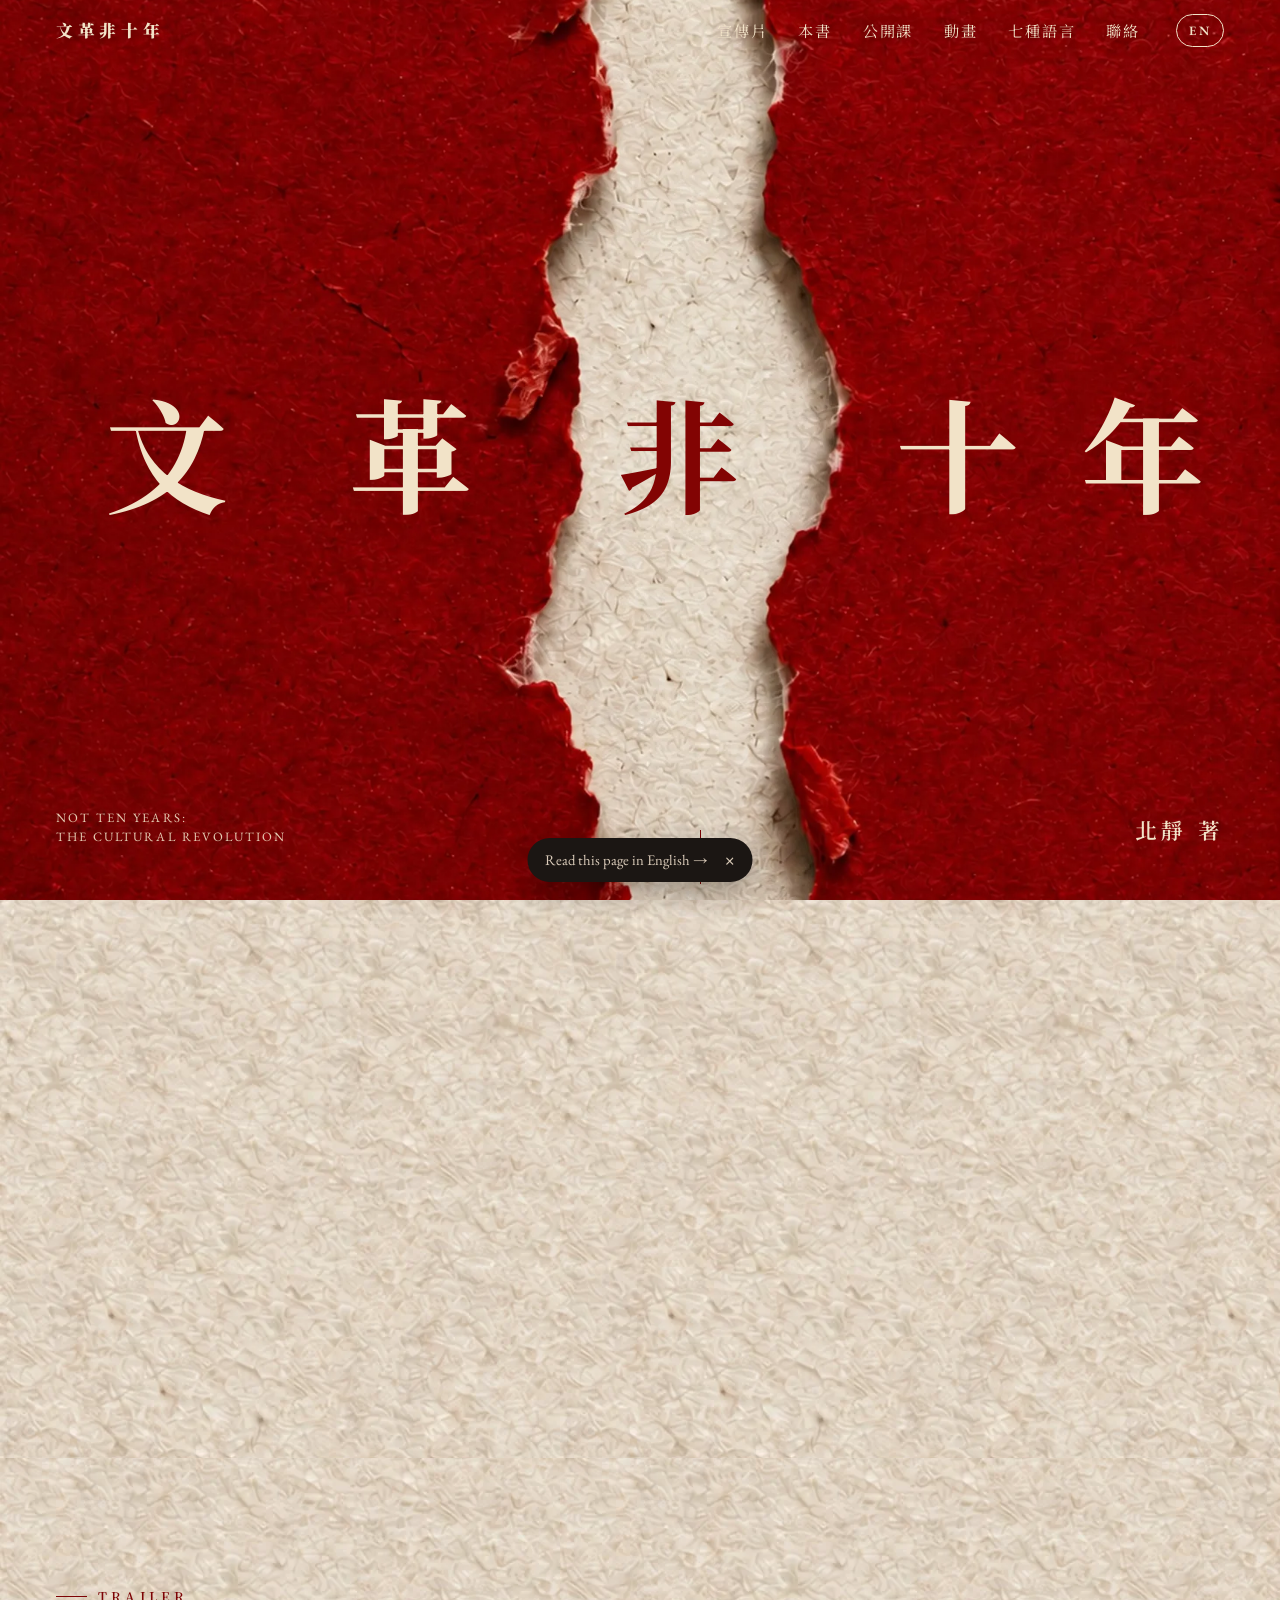
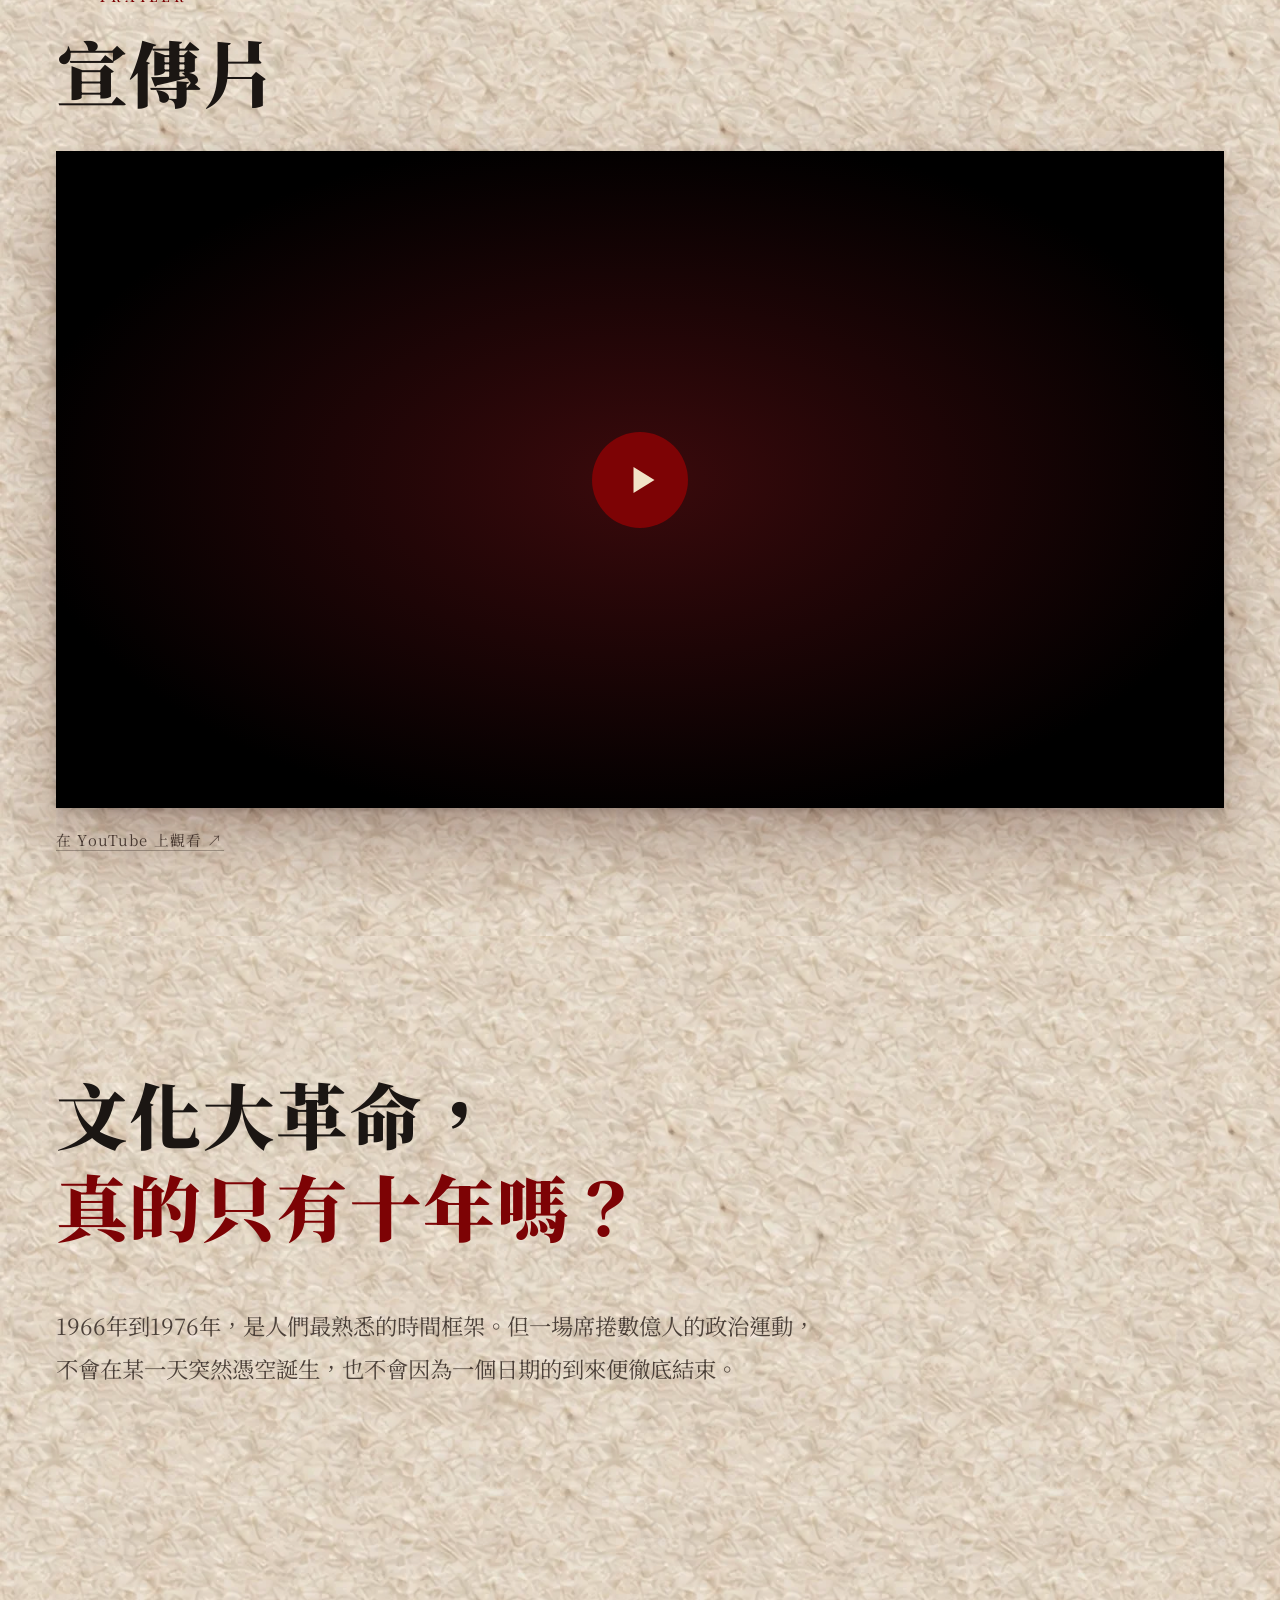
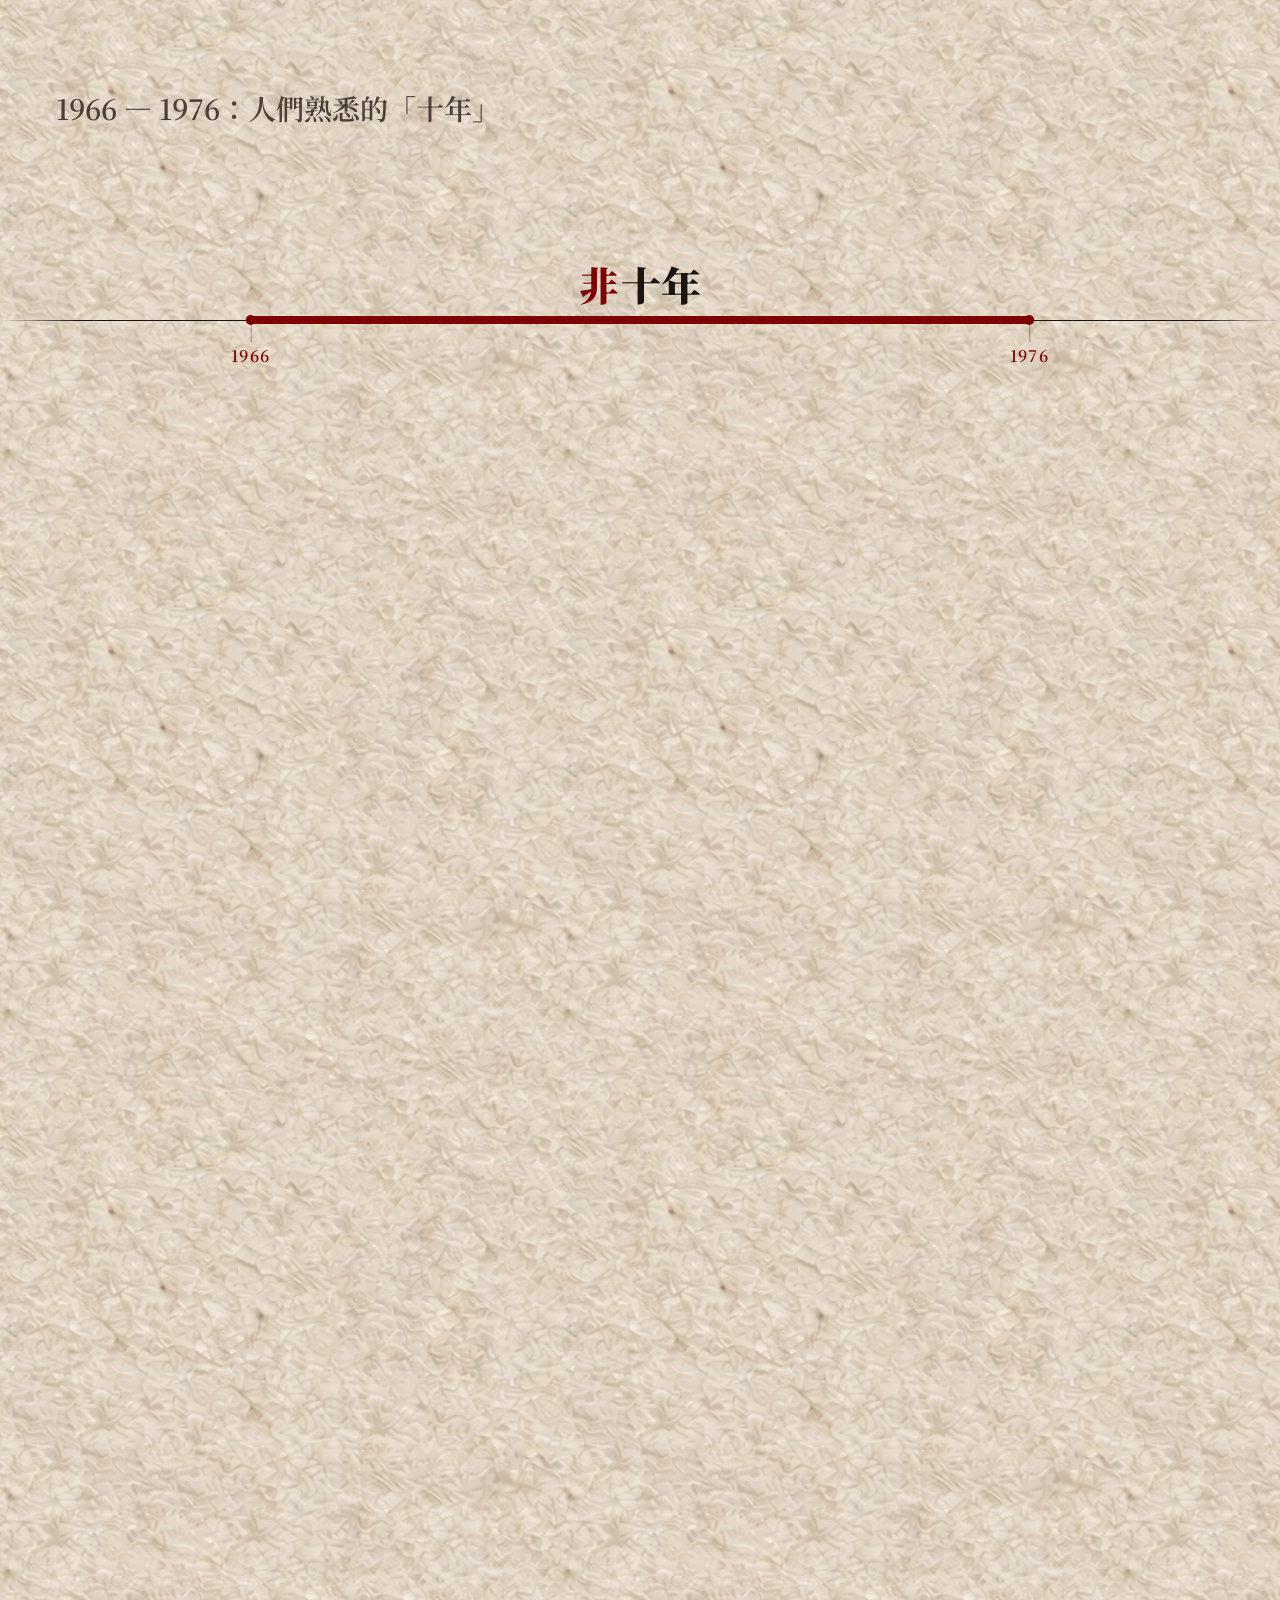
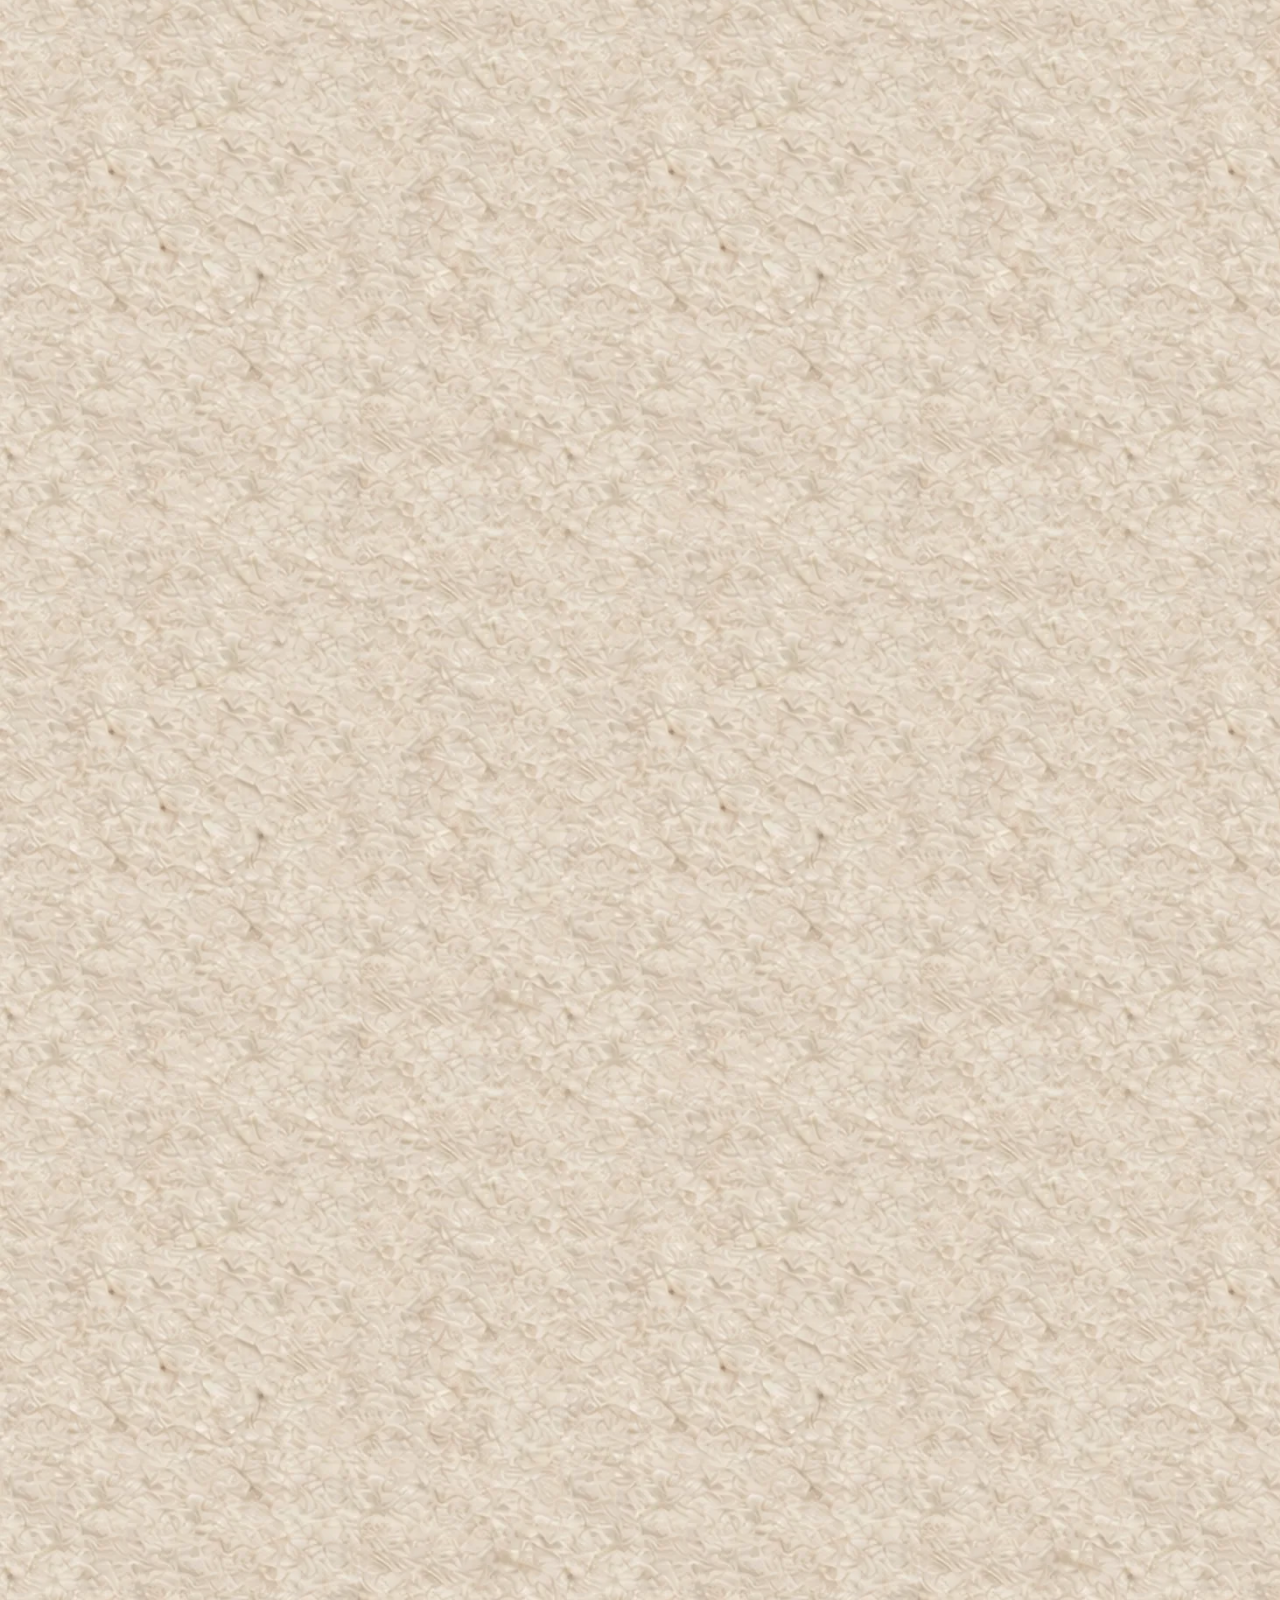
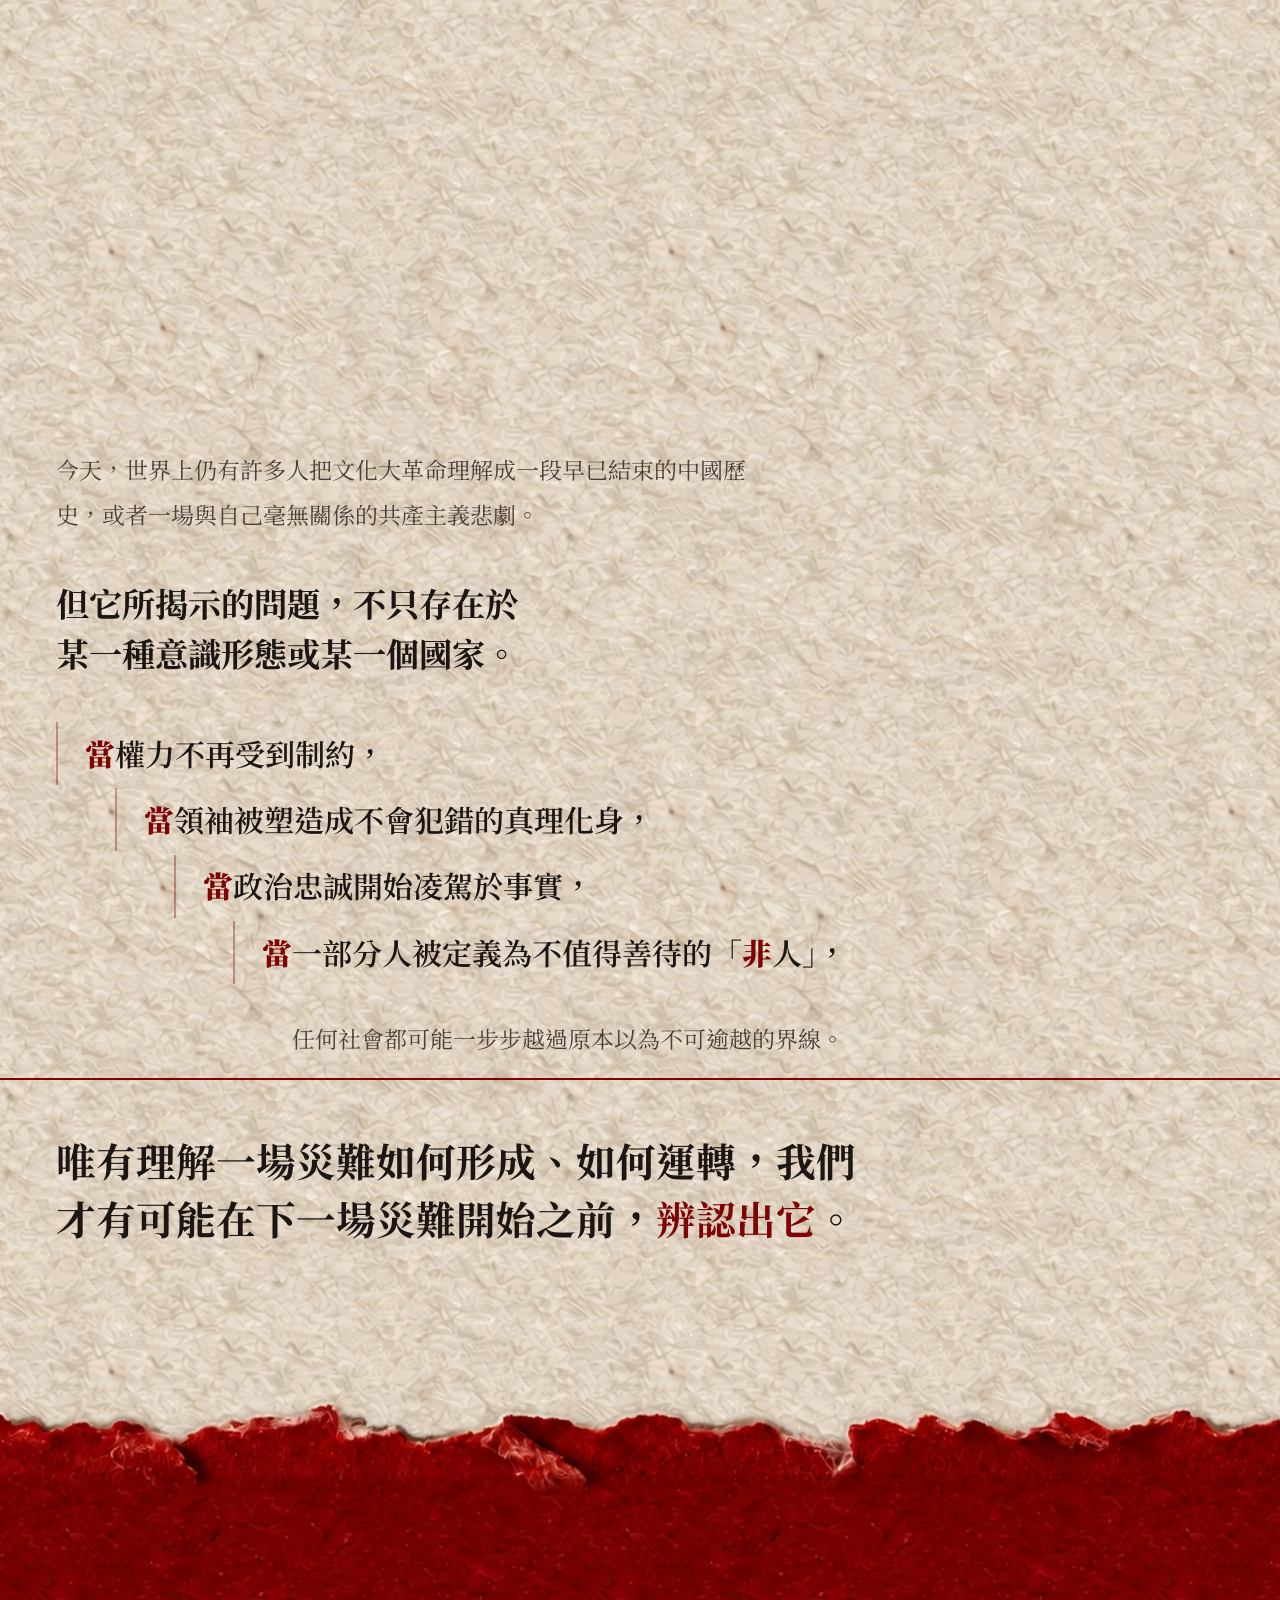
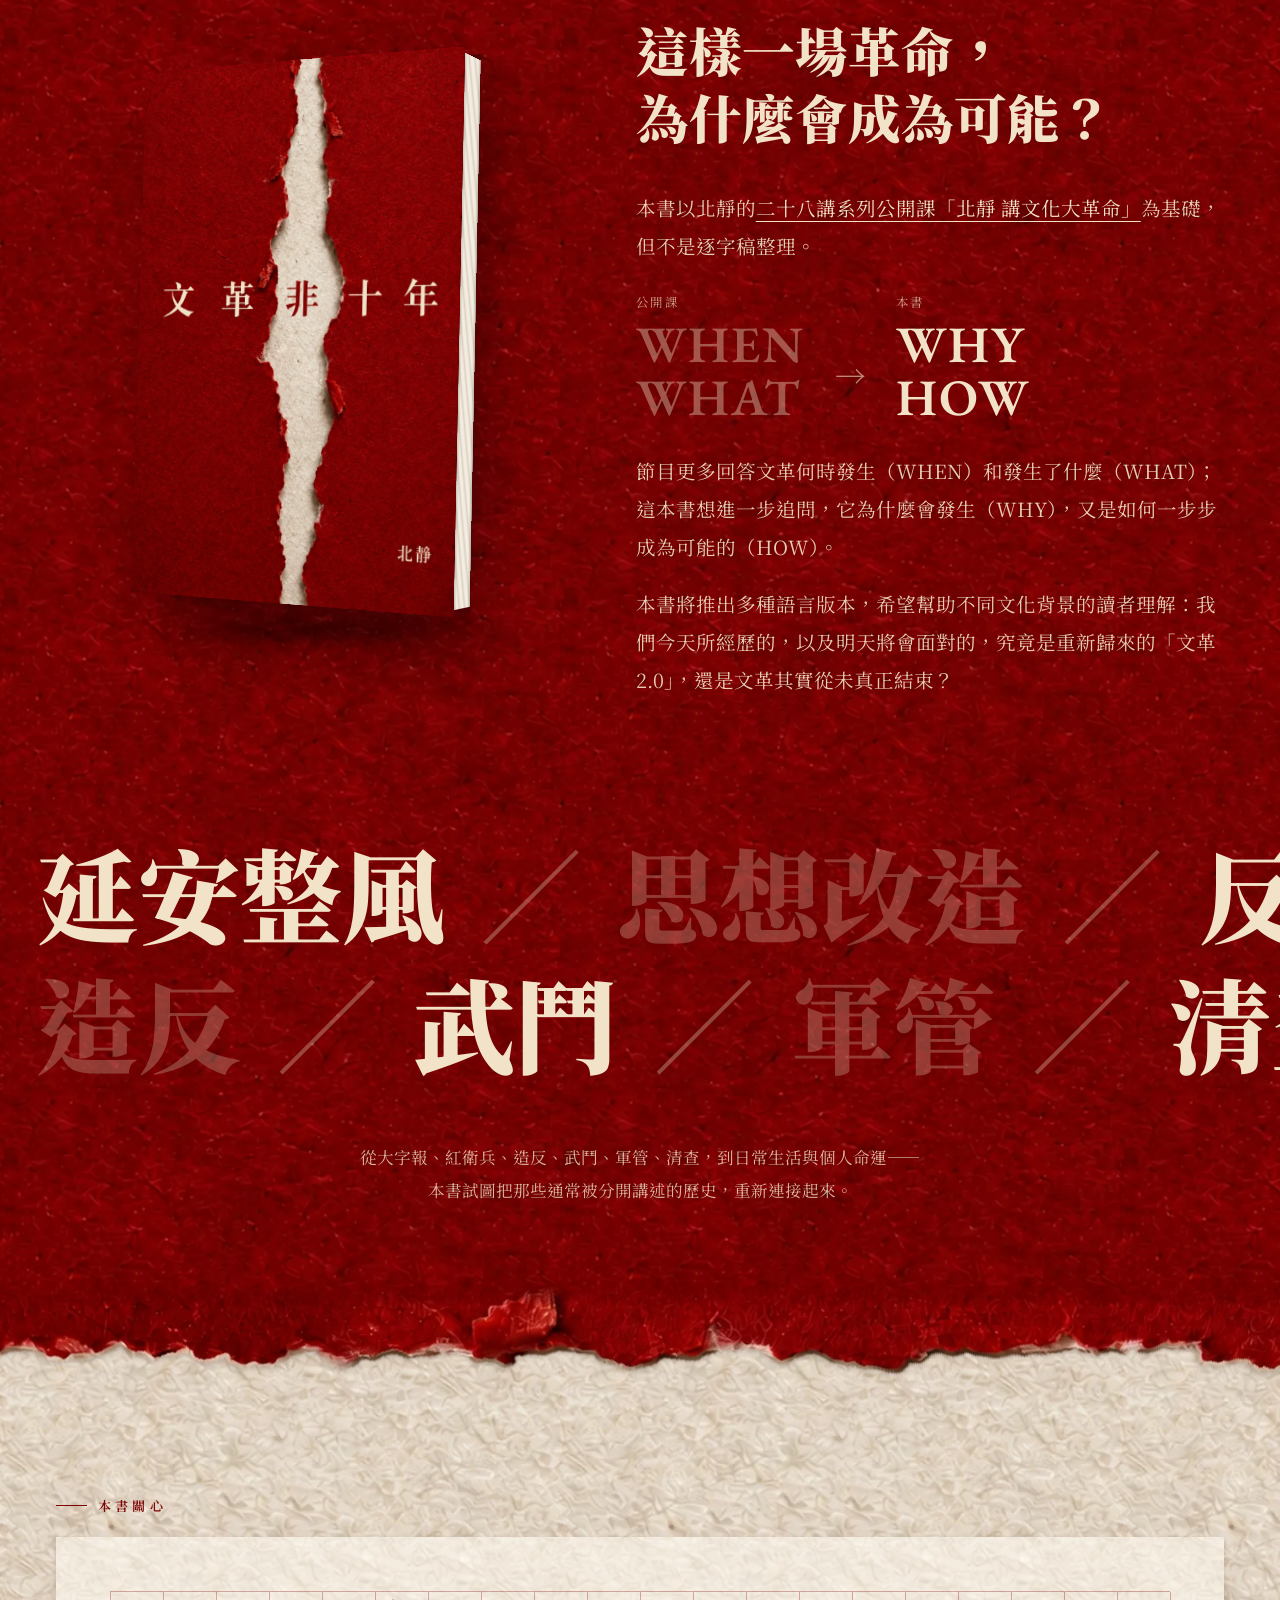
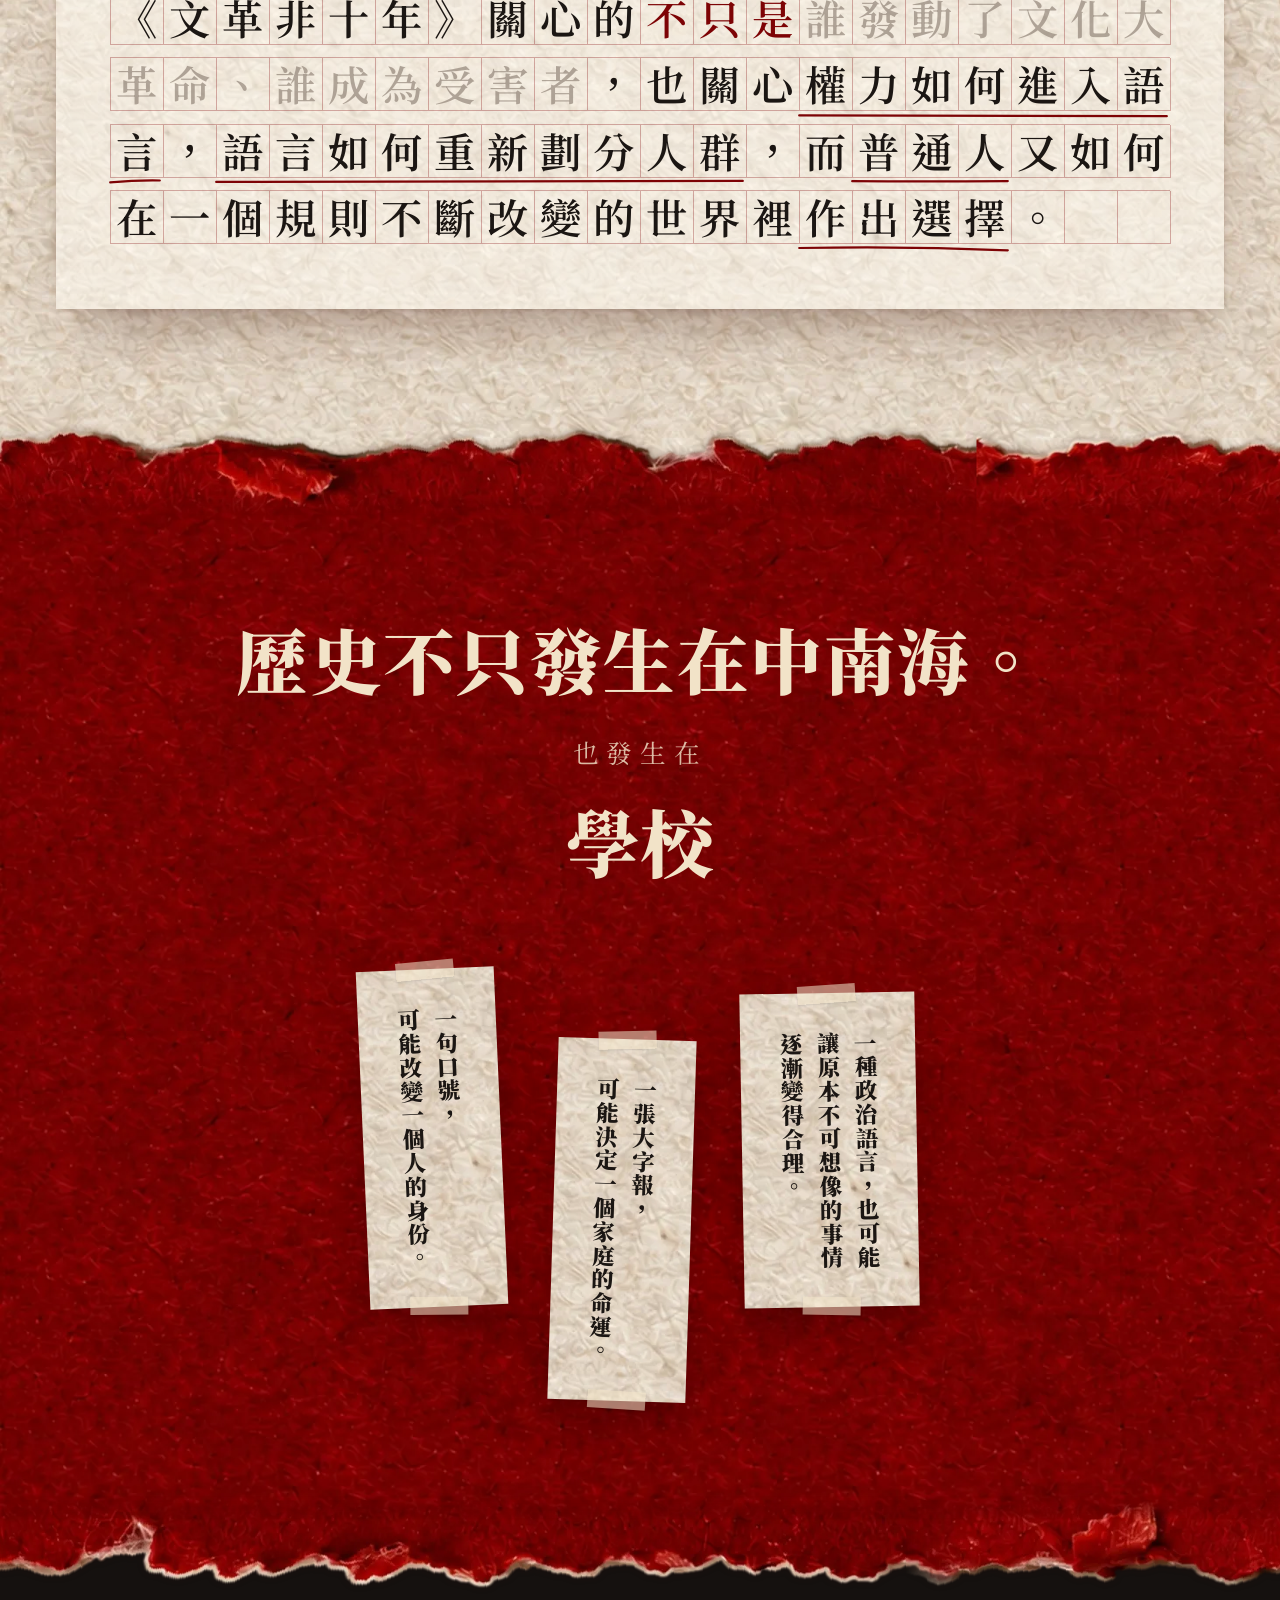
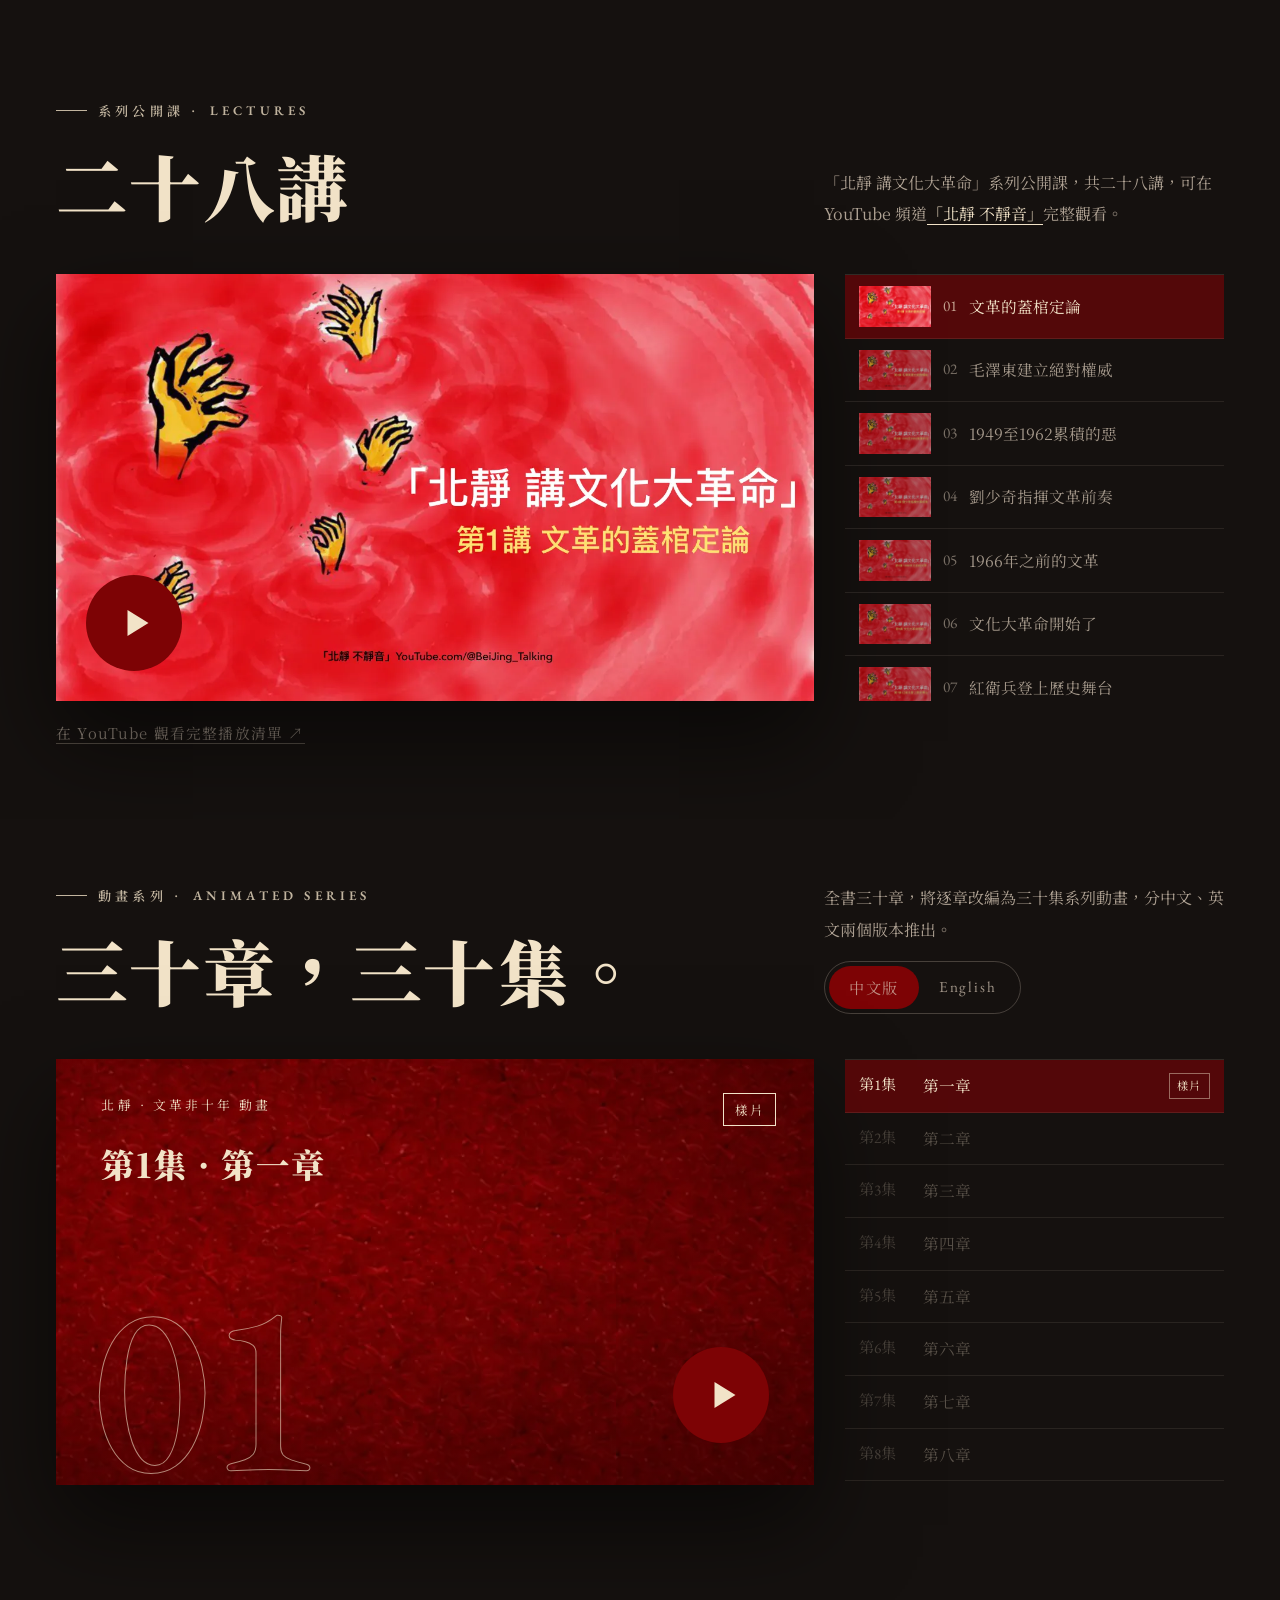
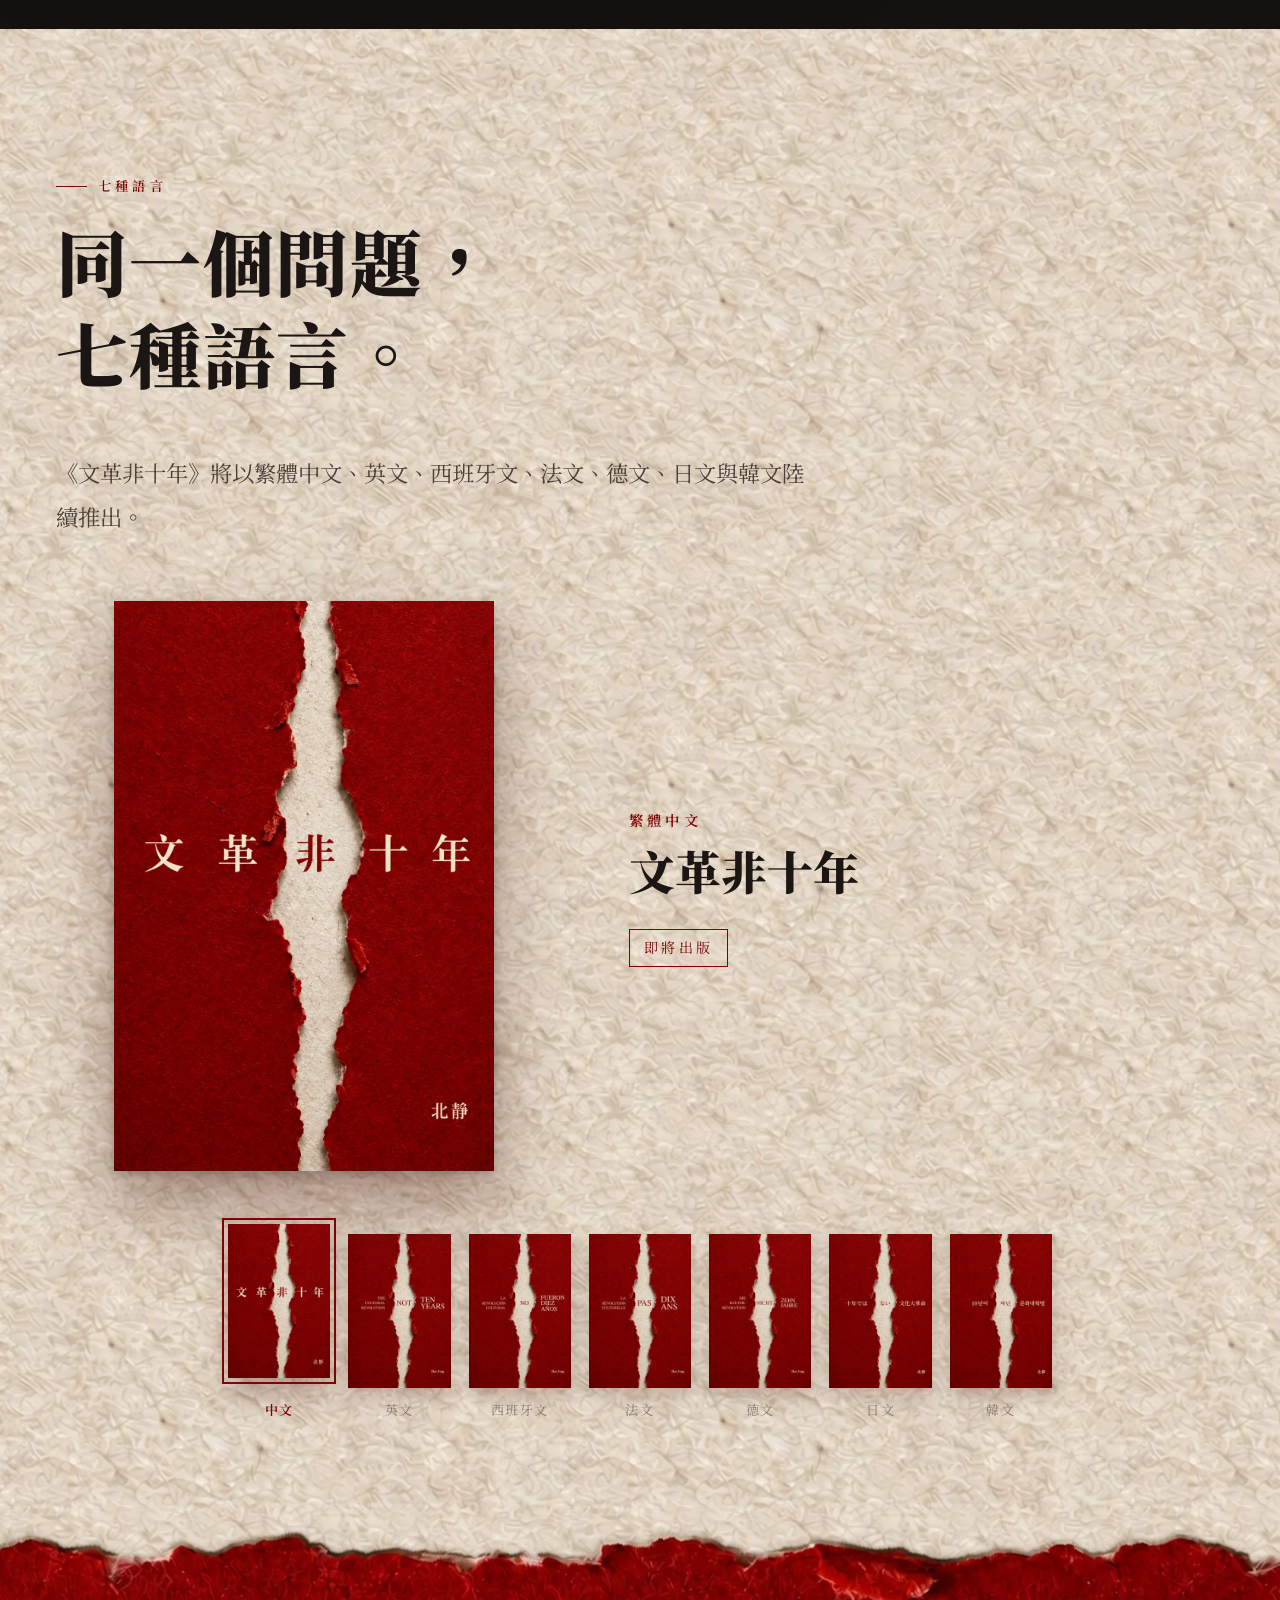
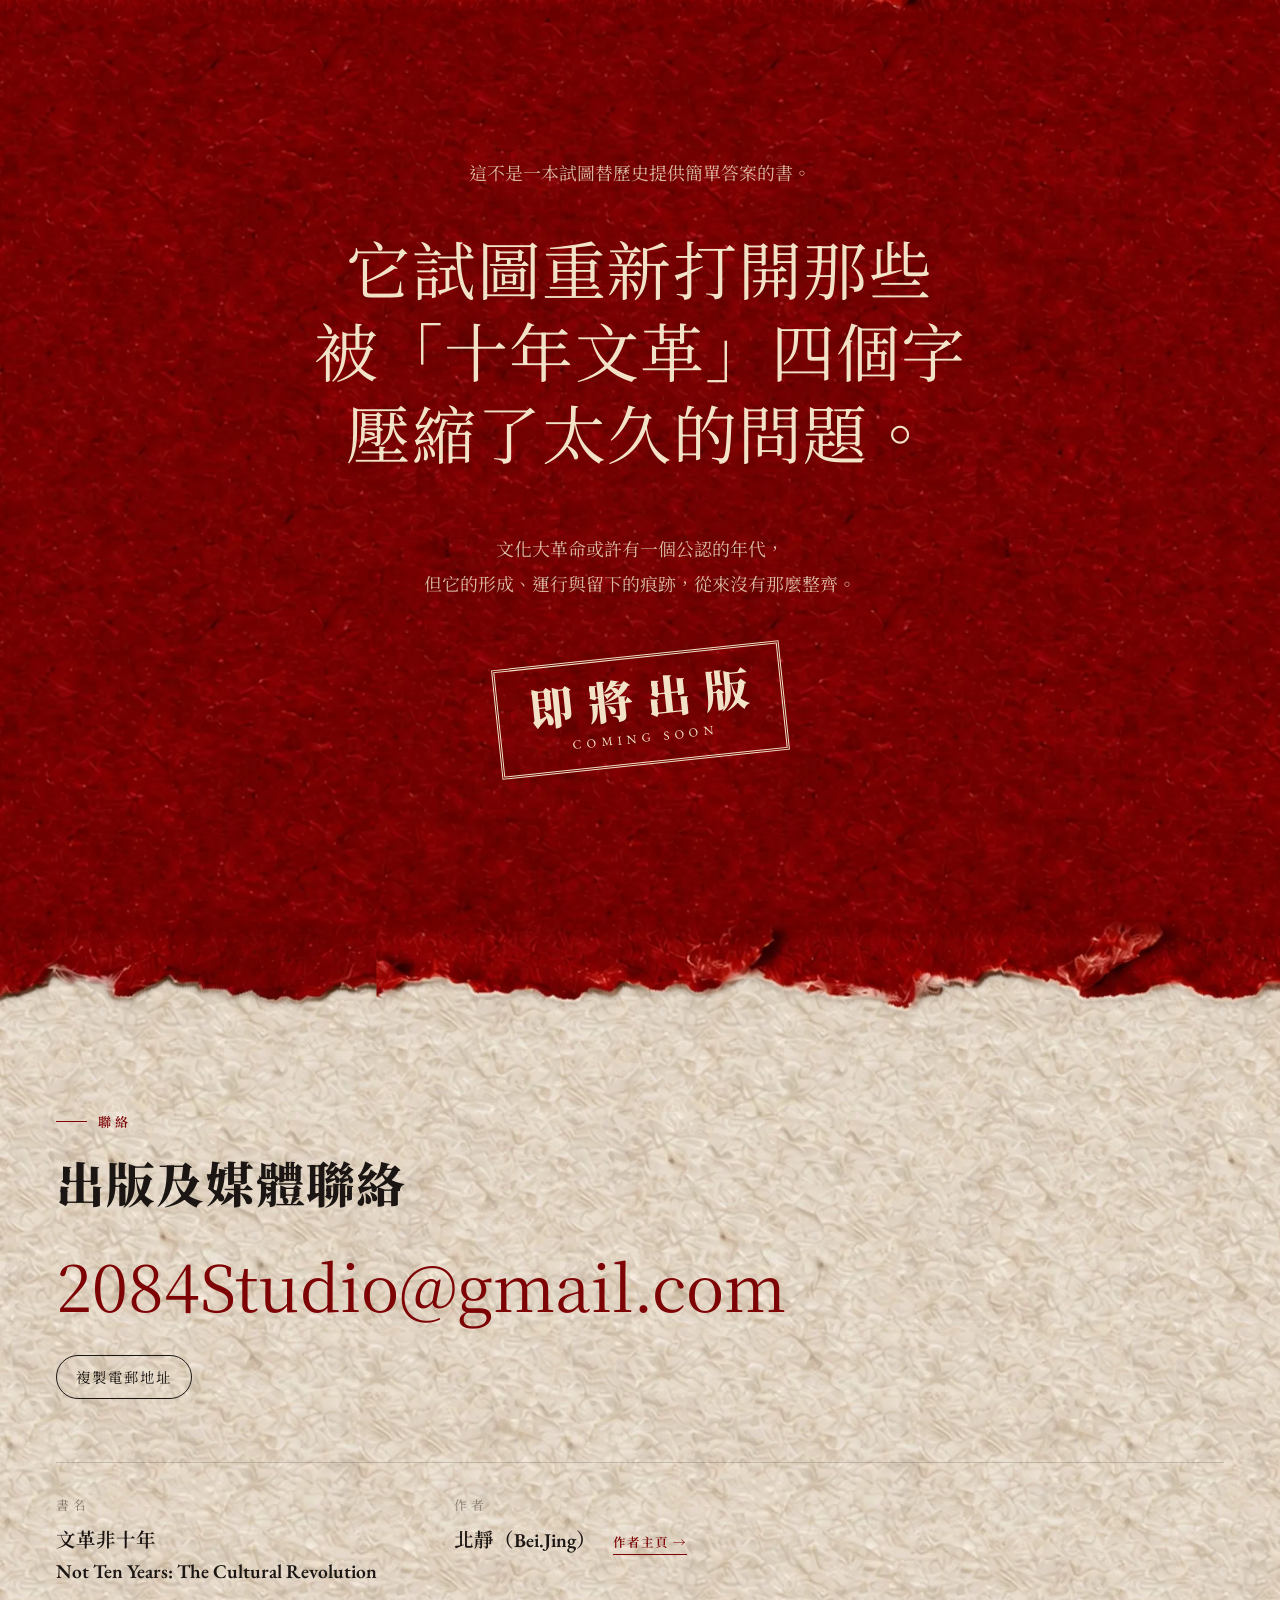
==== commit 59a679d9: "Animated series: add the one-minute preview to Chinese episode 1 Co-Authored-By: Claude Opus 5.5 <no" ====
--- a/index.html
+++ b/index.html
@@ -338,7 +338,7 @@
         </div>
         <div class="lectures__index">
         <ol class="lectures__list ep__list" aria-label="動畫目錄">
-          <li><button type="button" data-ep="1" data-zh="" data-en="" data-sample-zh data-zh-no="第1集" data-zh-title="第一章" data-en-no="EP 1" data-en-title="Chapter 1" aria-current="true"><span class="lectures__no ep__no"></span><span class="lectures__title ep__title"></span><span class="ep__tag"></span></button></li>
+          <li><button type="button" data-ep="1" data-zh="X_gHapHvu8U" data-en="" data-sample-zh data-zh-no="第1集" data-zh-title="第一章" data-en-no="EP 1" data-en-title="Chapter 1" aria-current="true"><span class="lectures__no ep__no"></span><span class="lectures__title ep__title"></span><span class="ep__tag"></span></button></li>
           <li><button type="button" data-ep="2" data-zh="" data-en="" data-zh-no="第2集" data-zh-title="第二章" data-en-no="EP 2" data-en-title="Chapter 2"><span class="lectures__no ep__no"></span><span class="lectures__title ep__title"></span><span class="ep__tag"></span></button></li>
           <li><button type="button" data-ep="3" data-zh="" data-en="" data-zh-no="第3集" data-zh-title="第三章" data-en-no="EP 3" data-en-title="Chapter 3"><span class="lectures__no ep__no"></span><span class="lectures__title ep__title"></span><span class="ep__tag"></span></button></li>
           <li><button type="button" data-ep="4" data-zh="" data-en="" data-zh-no="第4集" data-zh-title="第四章" data-en-no="EP 4" data-en-title="Chapter 4"><span class="lectures__no ep__no"></span><span class="lectures__title ep__title"></span><span class="ep__tag"></span></button></li>
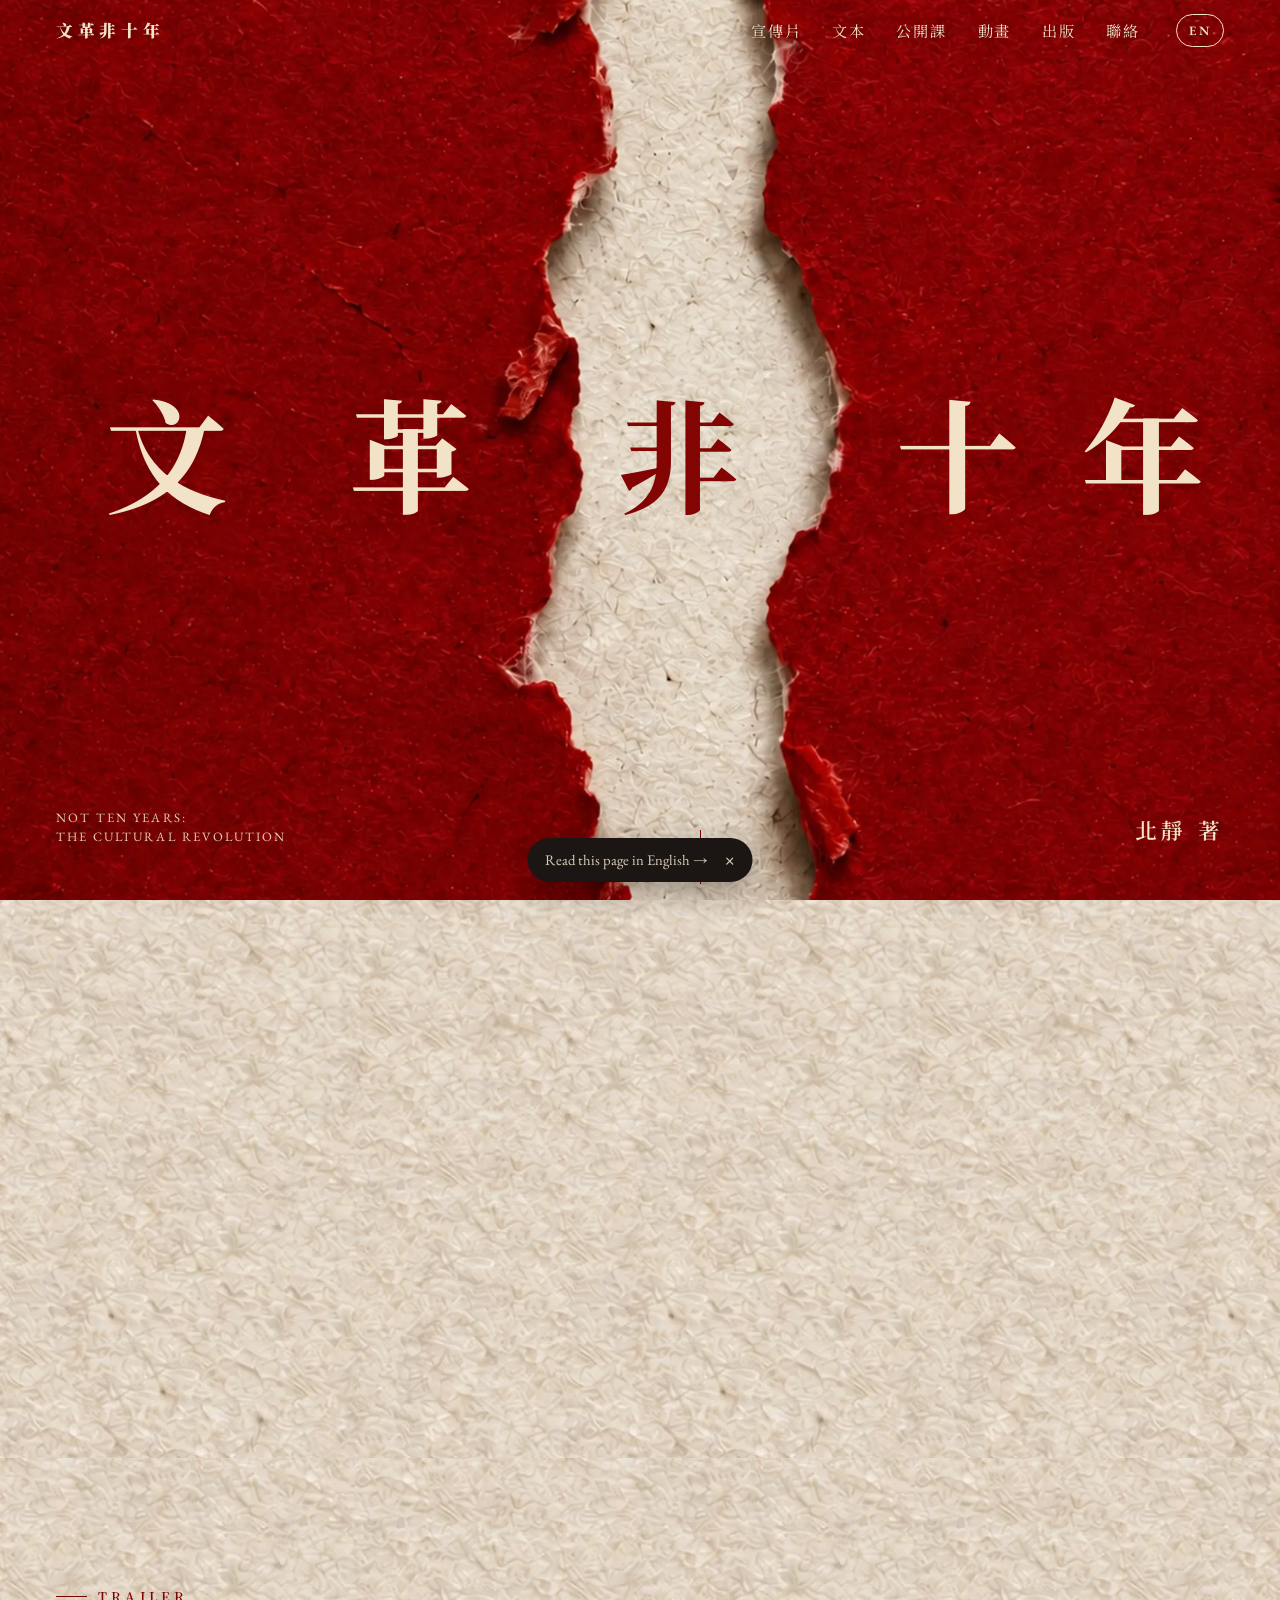
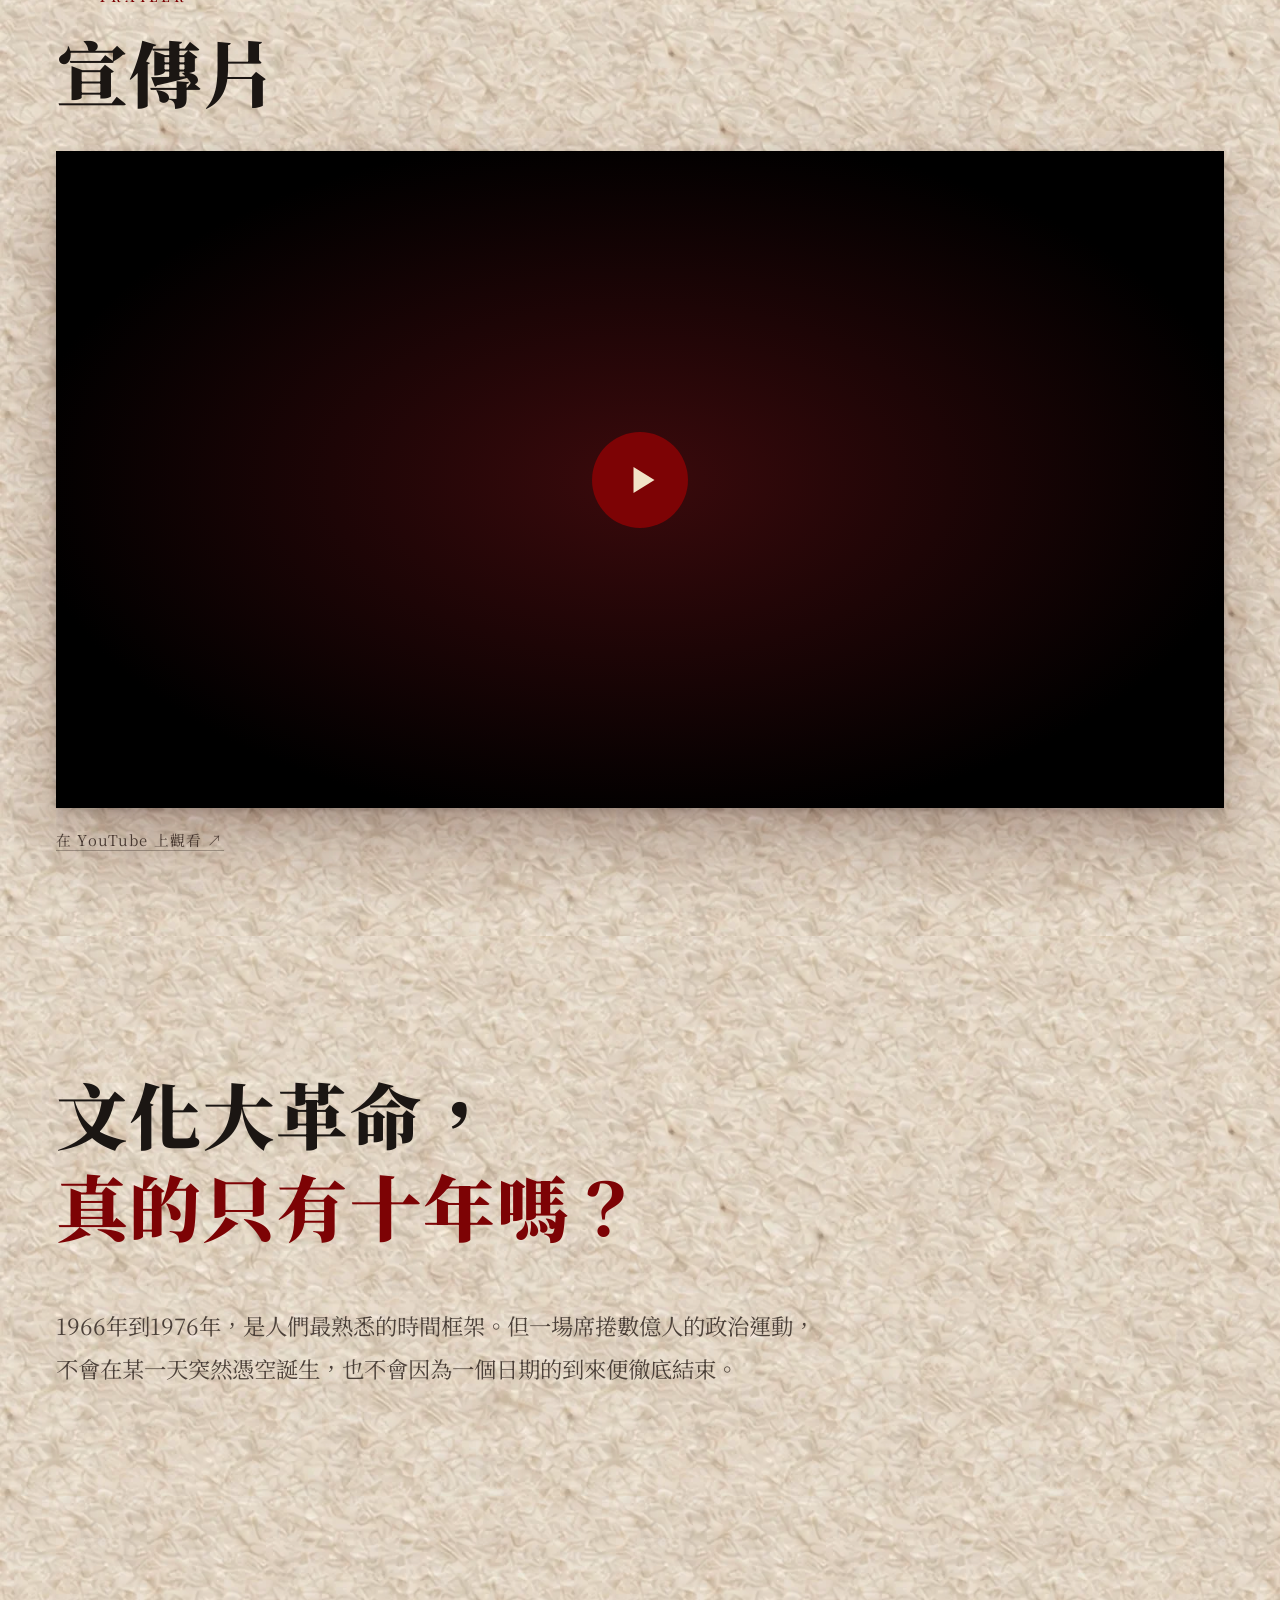
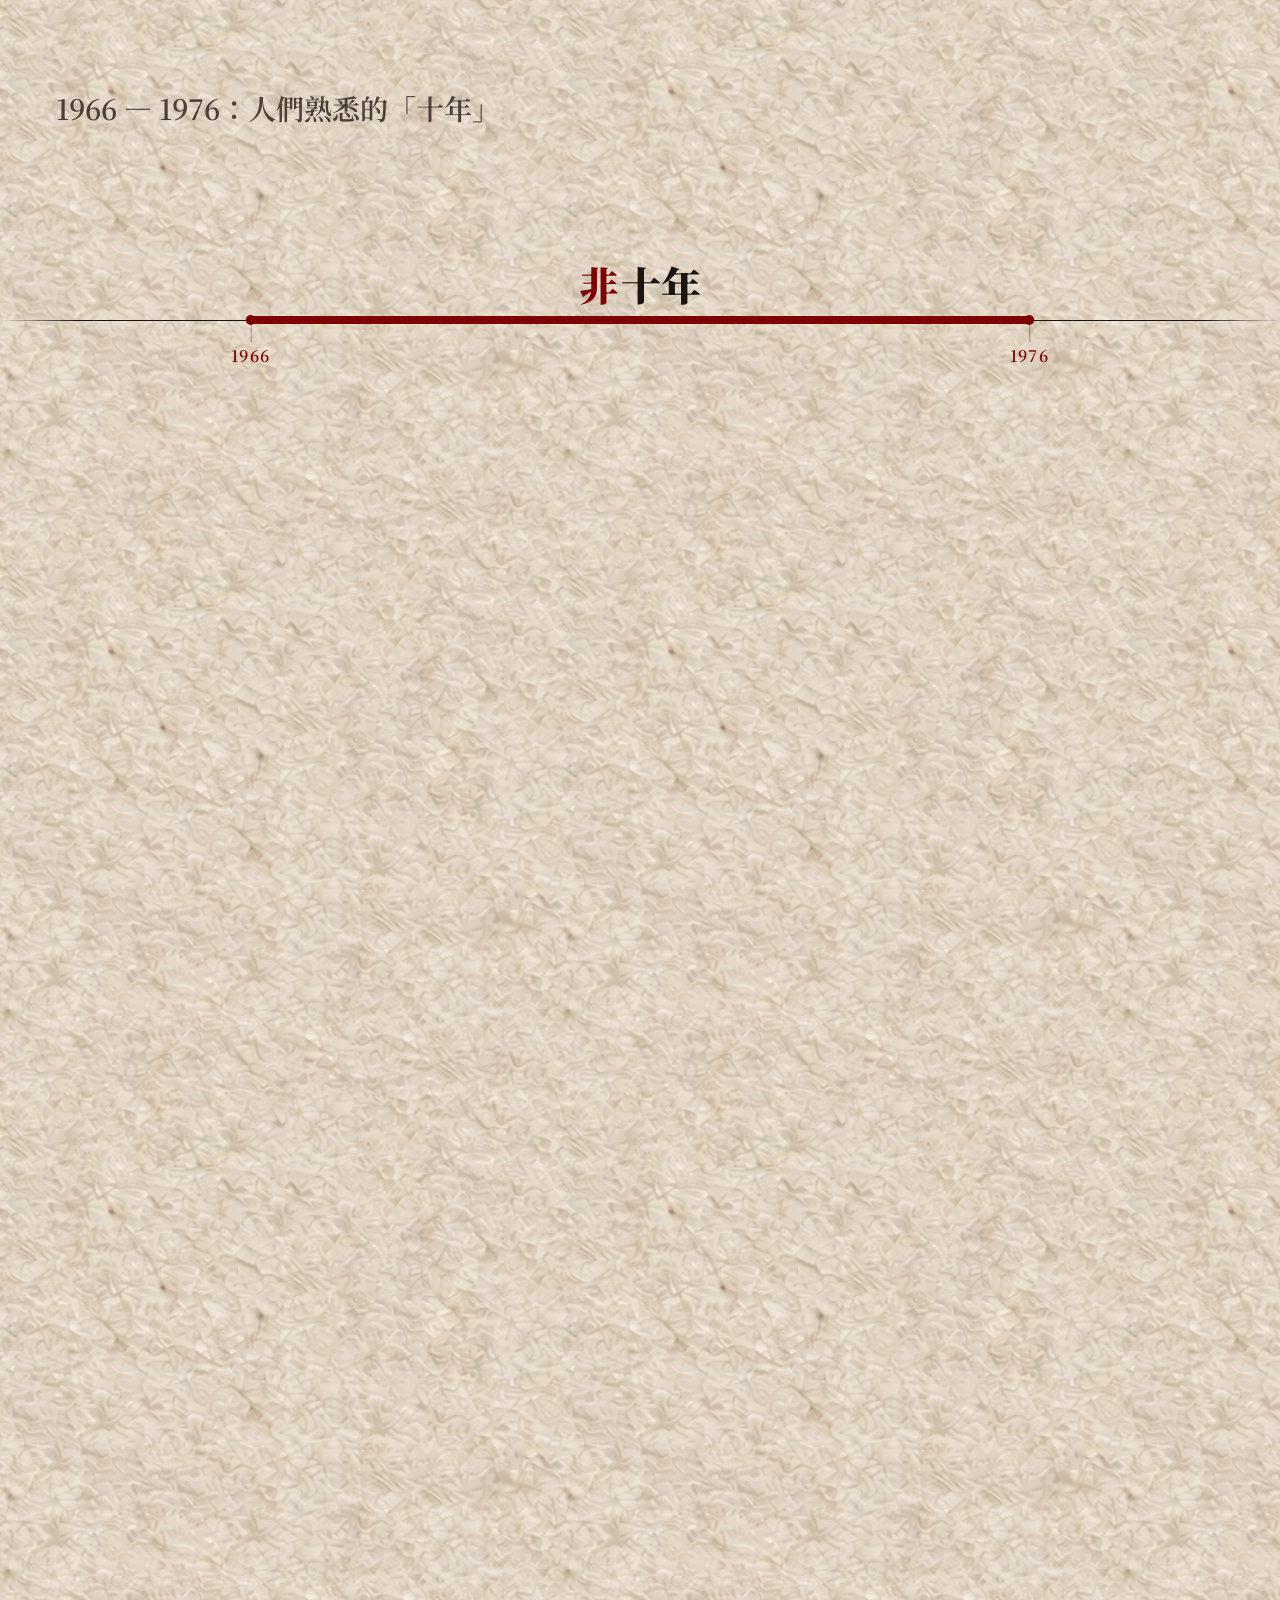
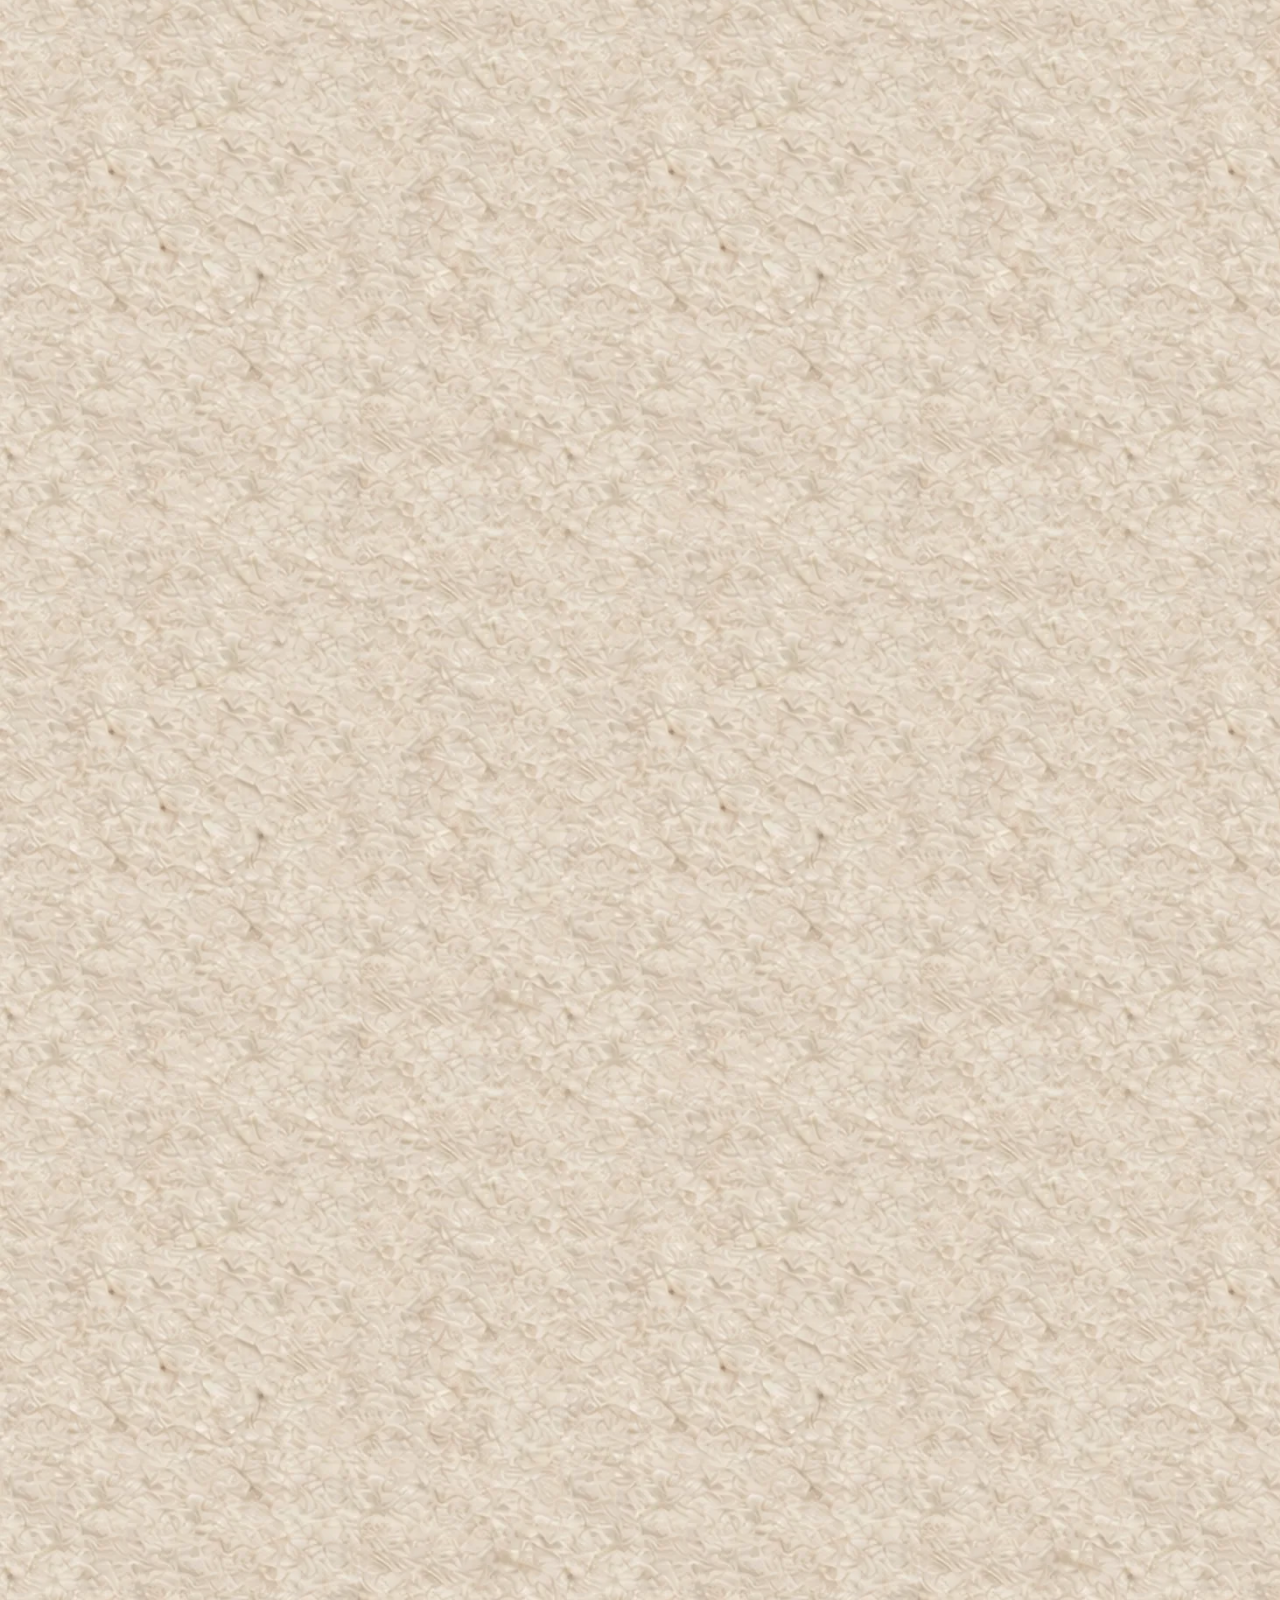
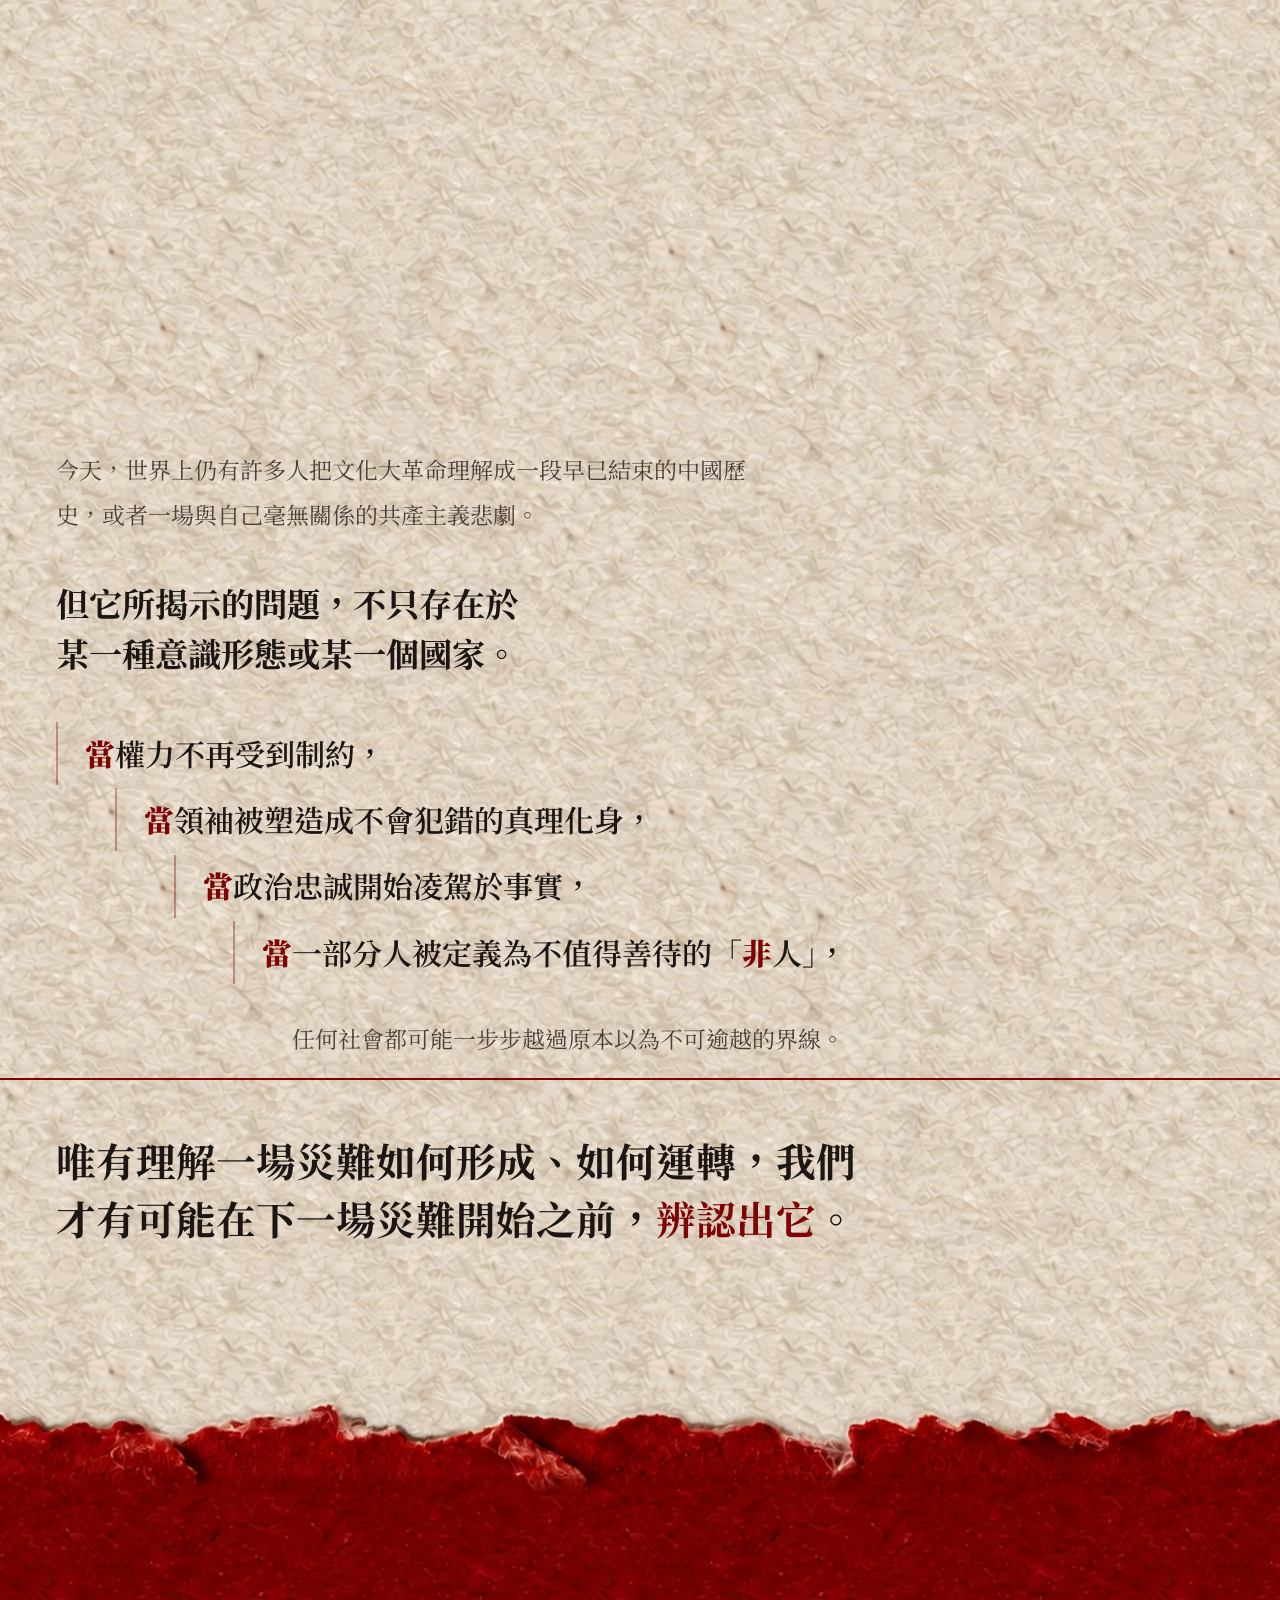
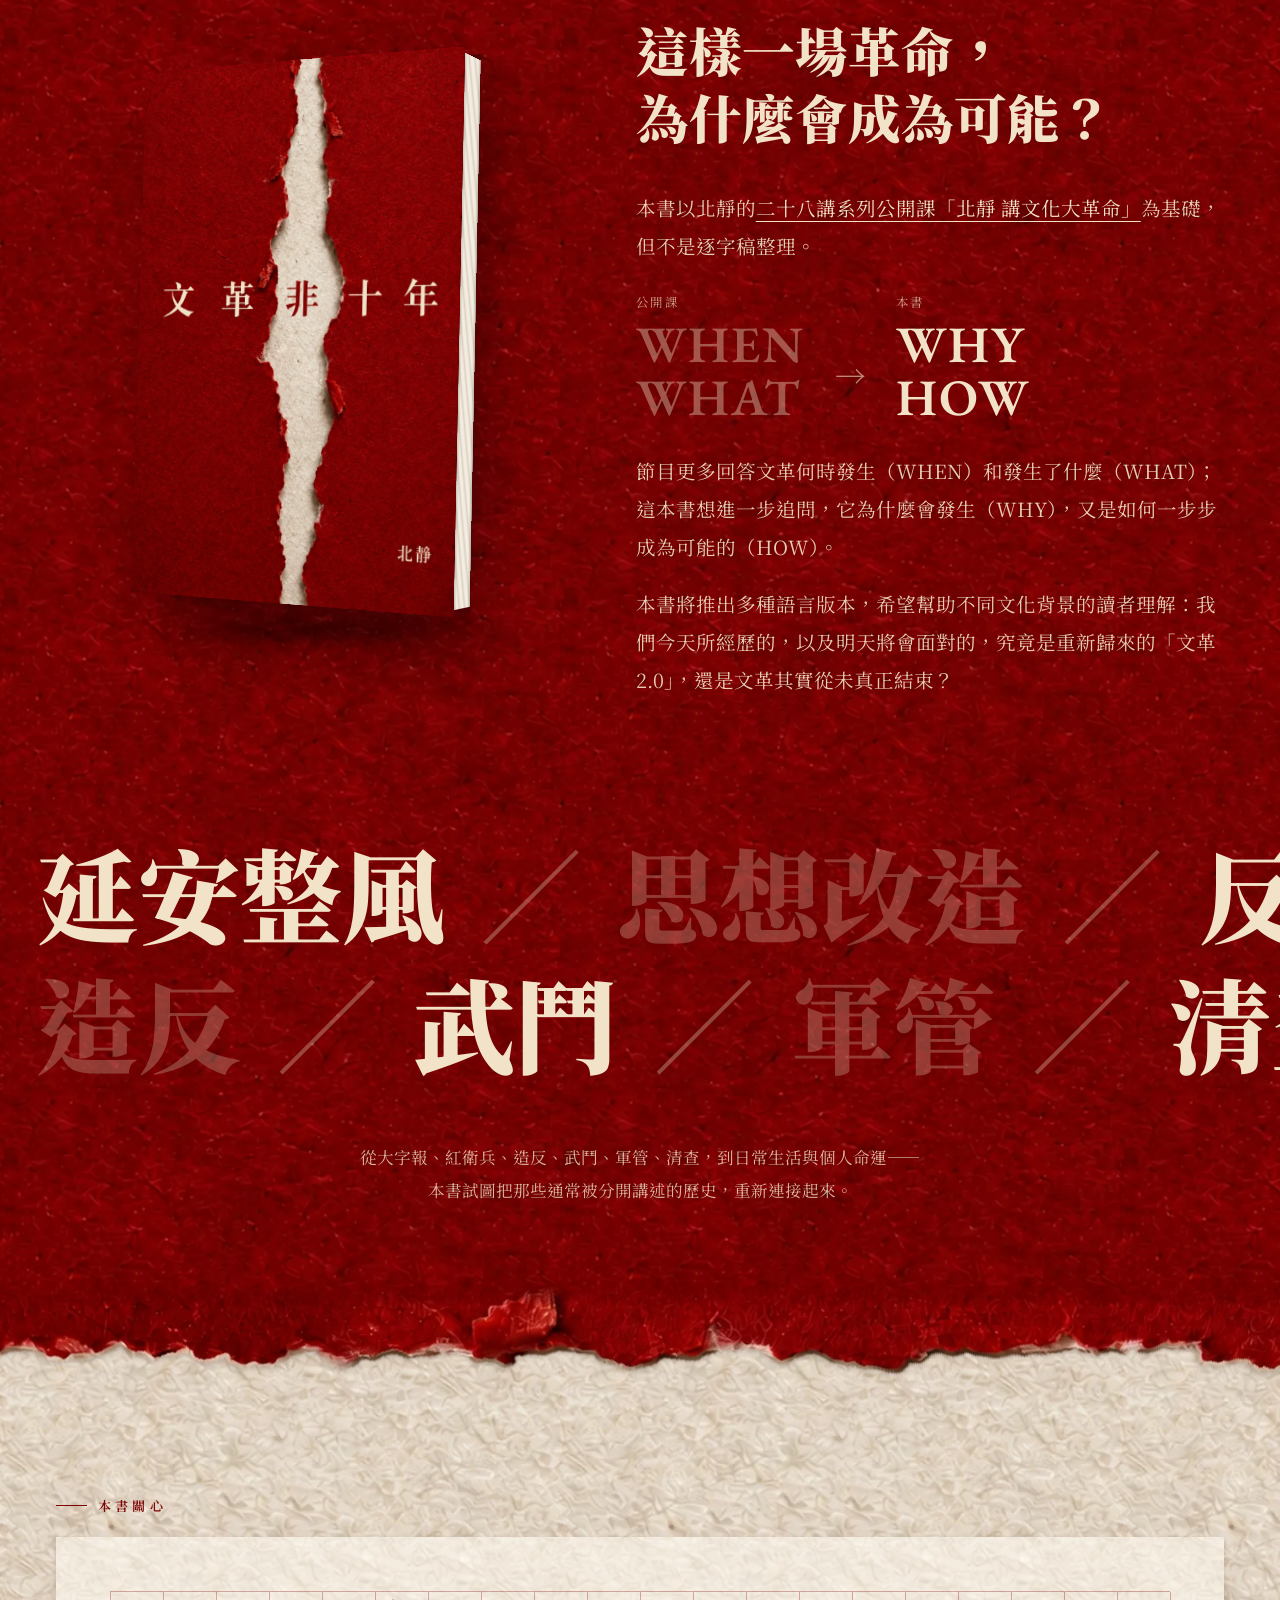
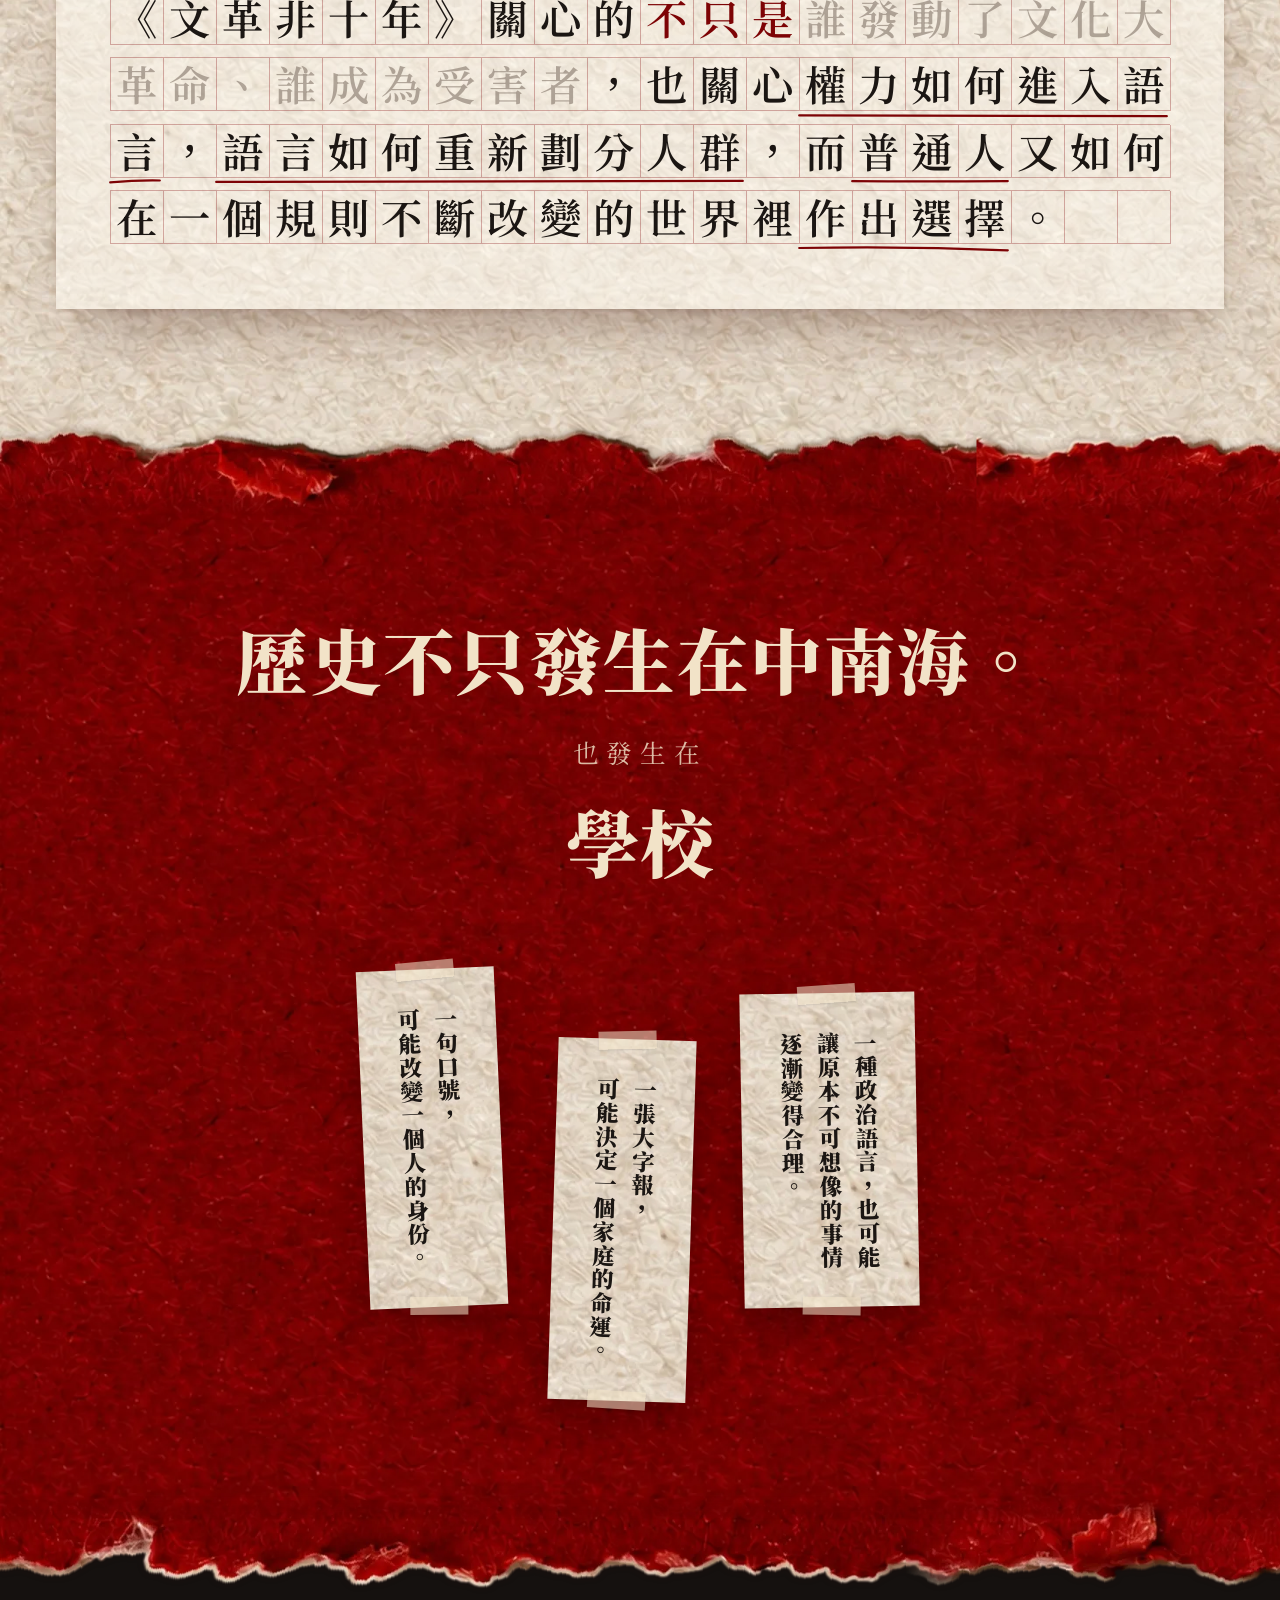
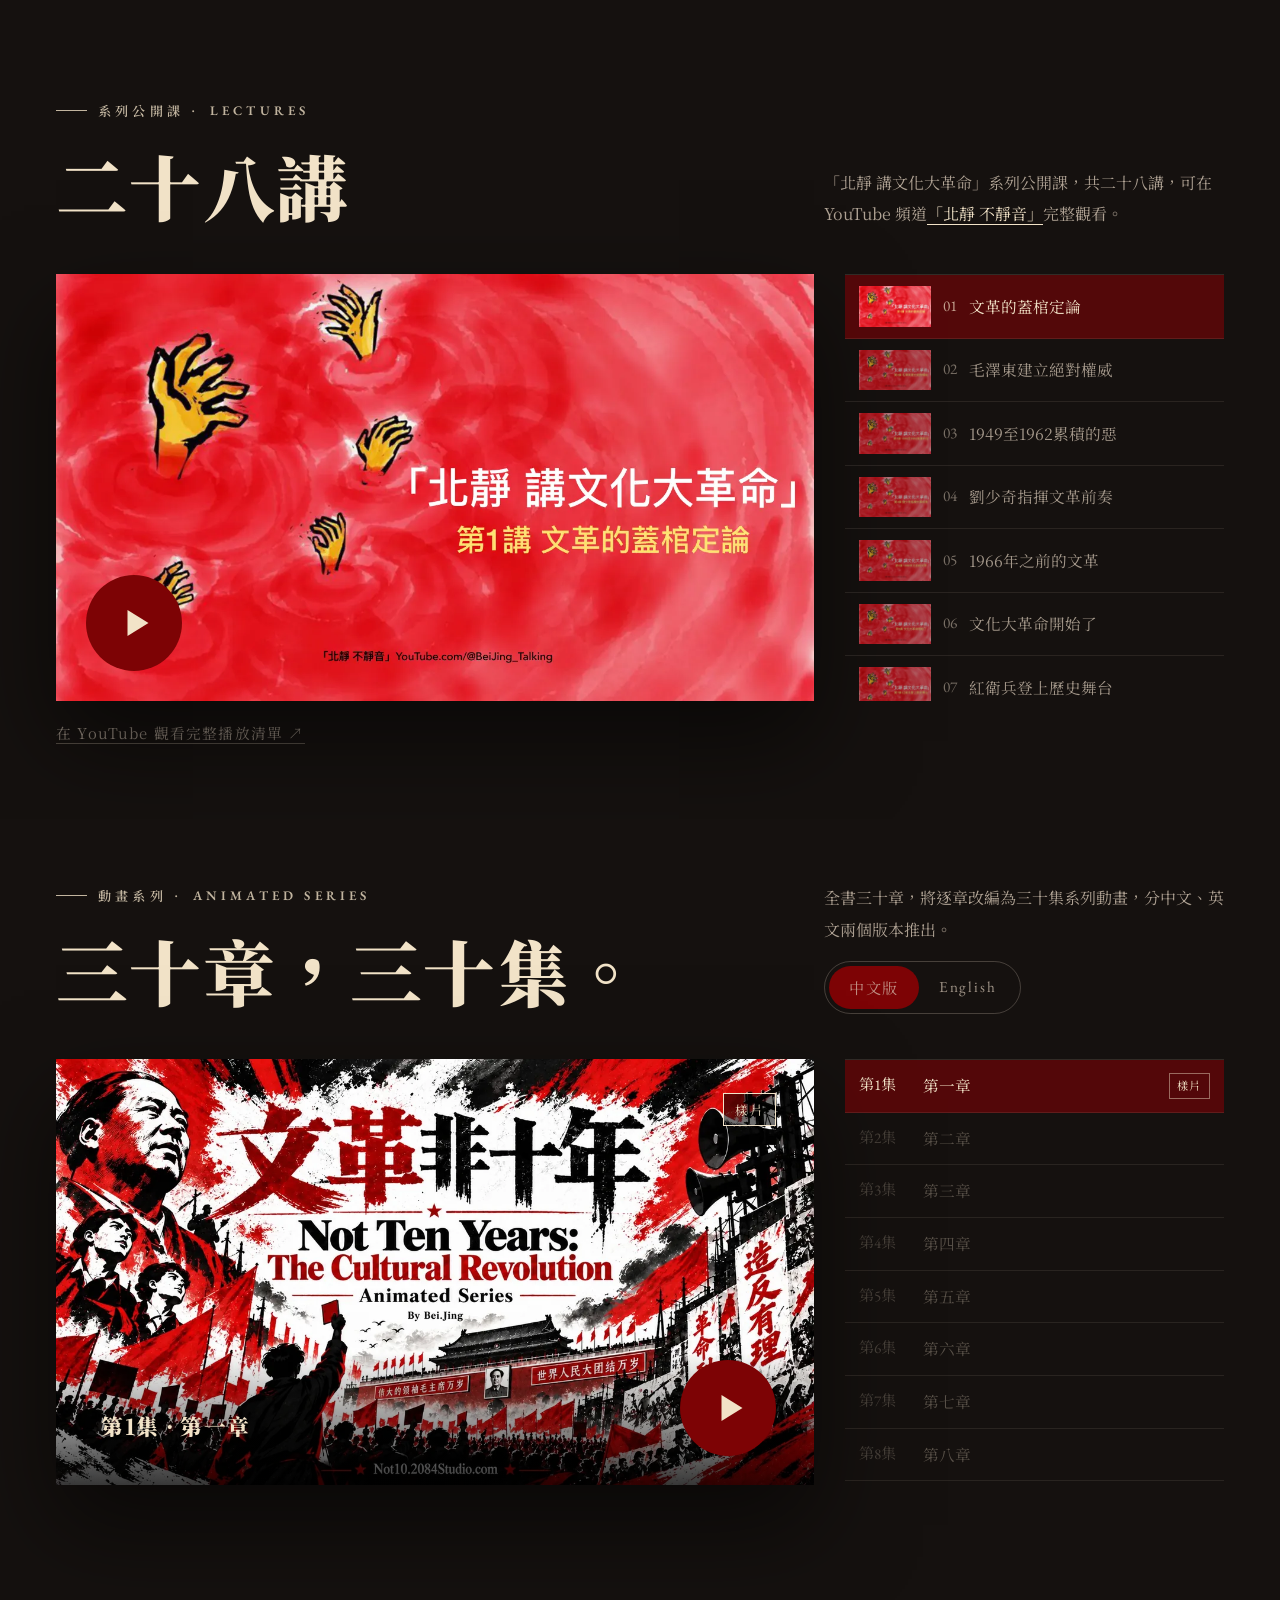
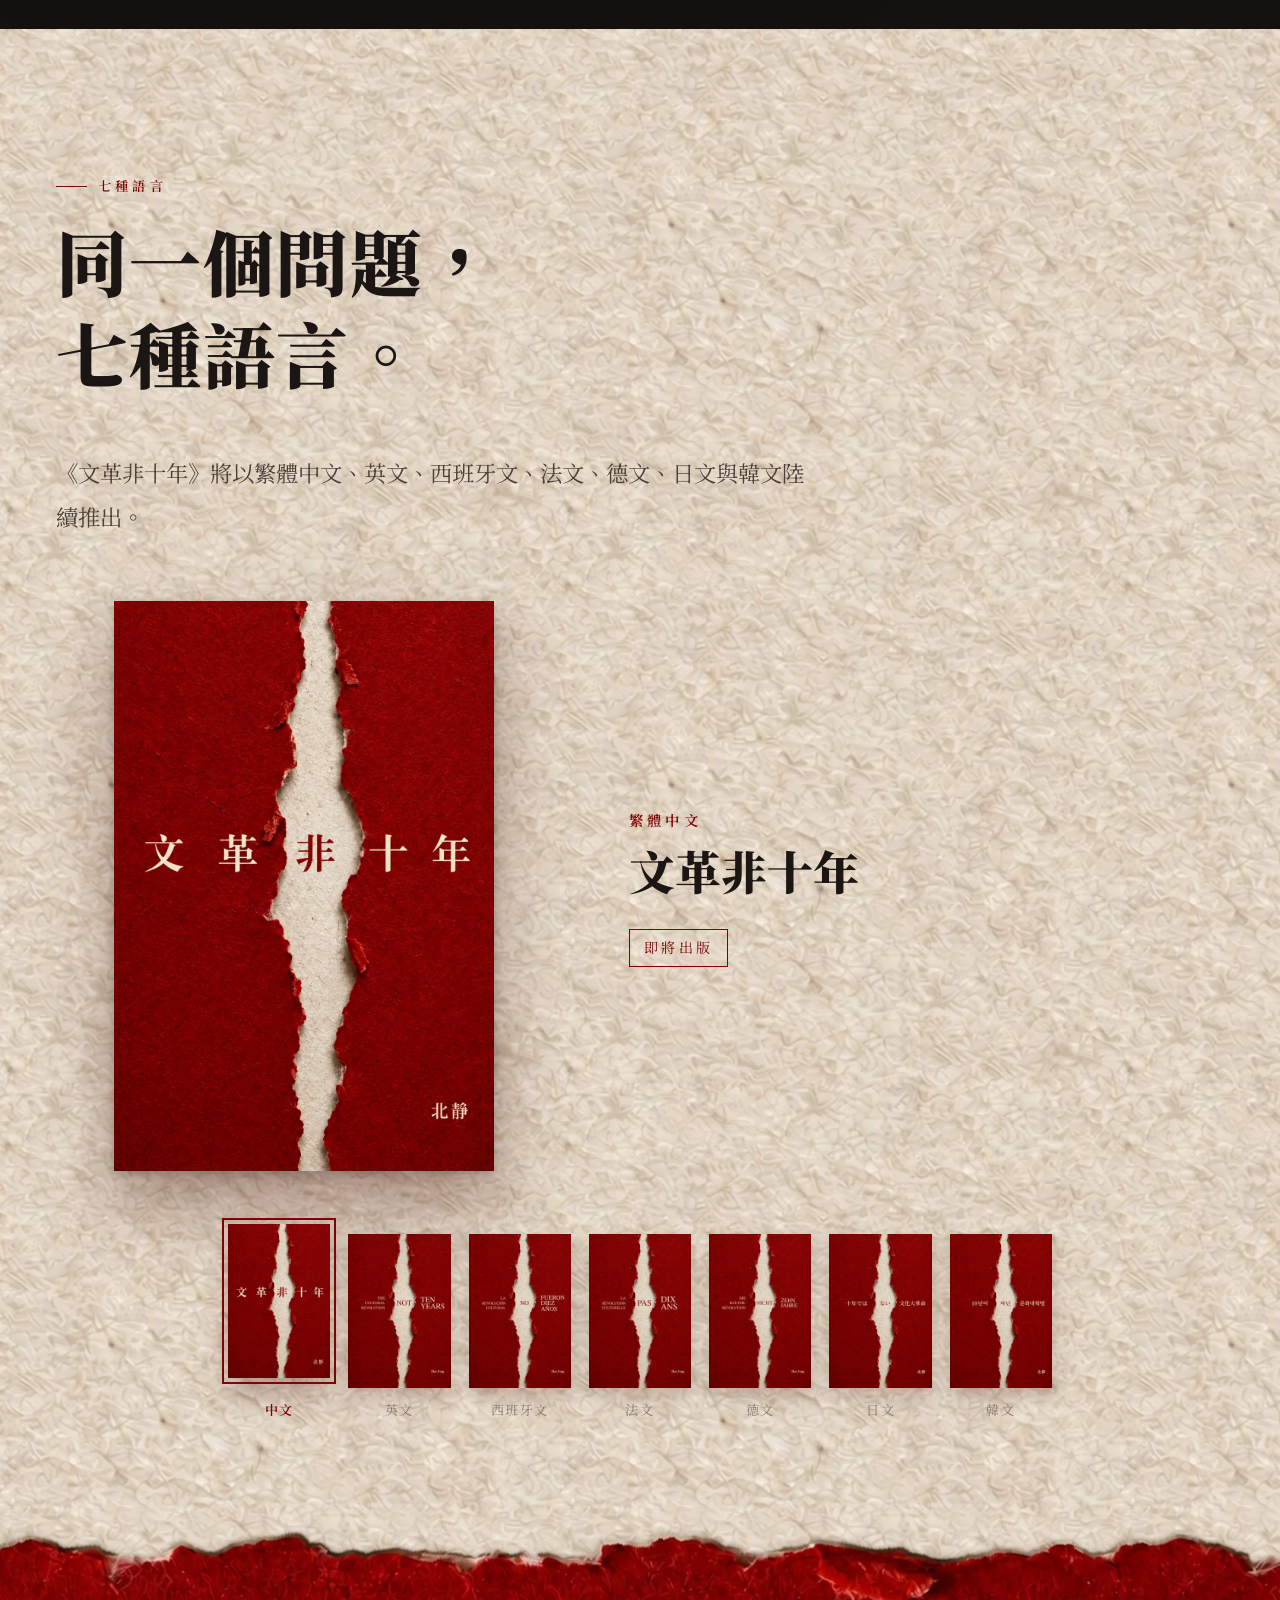
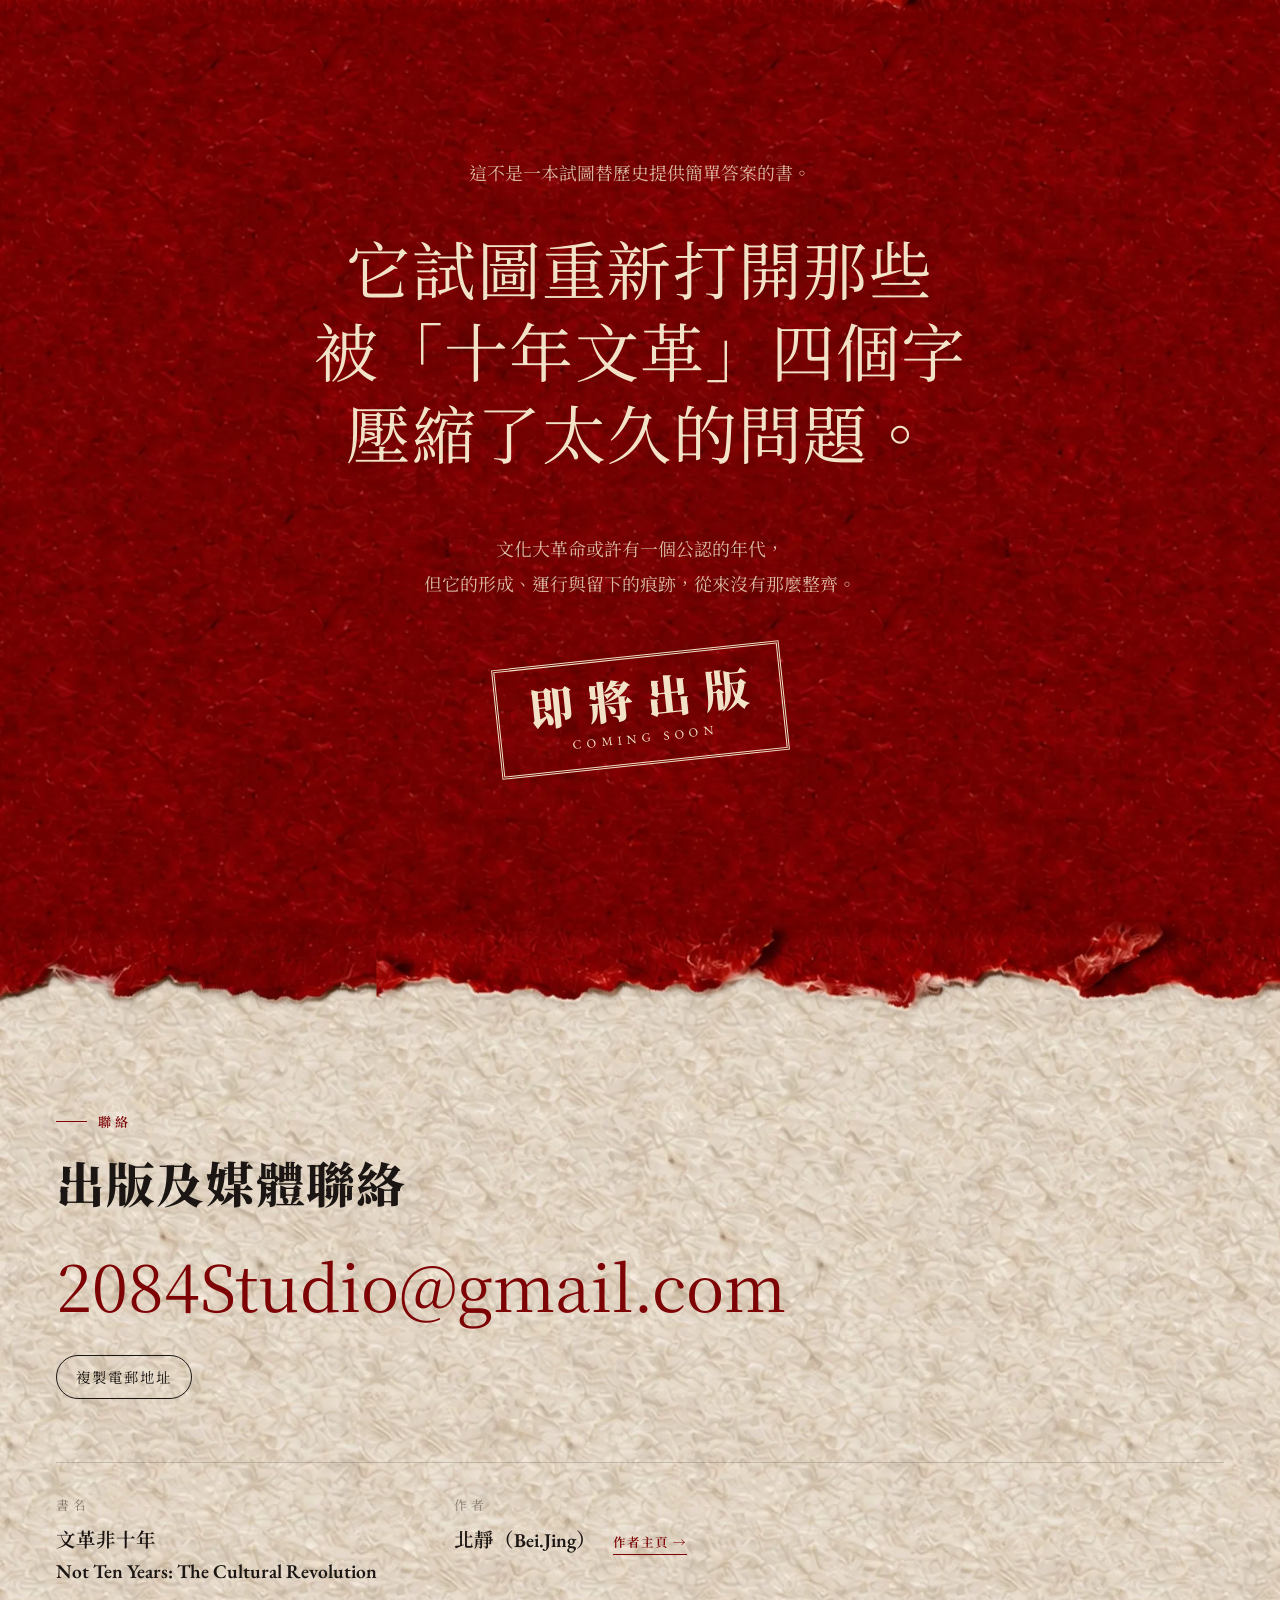
==== commit 9a7c0f27: "Rename nav items; add the animated series cover art - Nav: 宣傳片 · 文本 · 公開課 · 動畫 · 出版 · 聯絡 (English: E" ====
--- a/index.html
+++ b/index.html
@@ -63,10 +63,10 @@
   <a class="brand" href="#top">文革非十年</a>
   <nav class="nav" id="site-nav" aria-label="主選單">
     <a href="#trailer">宣傳片</a>
-    <a href="#book">本書</a>
+    <a href="#book">文本</a>
     <a href="#lectures">公開課</a>
     <a href="#animation">動畫</a>
-    <a href="#editions">七種語言</a>
+    <a href="#editions">出版</a>
     <a href="#contact">聯絡</a>
   </nav>
   <a class="lang-switch" href="en/" hreflang="en" lang="en">EN</a>
@@ -328,6 +328,7 @@
       <div class="lectures__body reveal">
         <div class="player lectures__player" data-ep-player>
           <button class="ep-poster" type="button" data-ep-play>
+            <img class="ep-poster__cover" src="assets/img/animation-cover-1280.webp" width="1280" height="720" alt="《文革非十年》動畫系列封面" loading="lazy">
             <span class="ep-poster__series"></span>
             <span class="ep-poster__no" data-ep-big></span>
             <span class="ep-poster__title" data-ep-title></span>
--- a/assets/css/style.css
+++ b/assets/css/style.css
@@ -907,6 +907,21 @@
 }
 .ep-poster .player__btn { display: none; left: auto; top: auto; right: 6%; bottom: 10%; margin: 0; }
 .is-lit .ep-poster { background: var(--bg-red); color: var(--cream-hi); }
+/* the series cover art: full colour on lit episodes, dimmed on the rest */
+.ep-poster .ep-poster__cover { position: absolute; inset: 0; width: 100%; height: 100%; object-fit: cover; filter: grayscale(.85) brightness(.28); transition: filter .6s; }
+.is-lit .ep-poster .ep-poster__cover { filter: none; }
+.ep-poster:has(.ep-poster__cover) { color: var(--cream-hi); }
+.ep-poster:has(.ep-poster__cover) .ep-poster__series,
+.ep-poster:has(.ep-poster__cover) .ep-poster__no { display: none; }
+.ep-poster:has(.ep-poster__cover) .ep-poster__title {
+  top: auto; left: 0; right: 0; bottom: 0; padding: 2.4em 6% 5%;
+  font-size: clamp(1rem, 1.7vw, 1.4rem);
+  background: linear-gradient(transparent, rgba(0, 0, 0, .78));
+}
+.ep-poster:has(.ep-poster__cover) .ep-poster__tag { background: rgba(0, 0, 0, .55); }
+.is-lit .ep-poster::before { z-index: 0; }
+.ep-poster:has(.ep-poster__cover)::before { display: none; }
+.ep-poster:has(.ep-poster__cover) .player__btn { right: 5%; bottom: 7%; }
 .is-lit .ep-poster::before { content: ""; position: absolute; inset: 0; background: radial-gradient(ellipse at 28% 38%, transparent 25%, rgba(18, 0, 0, .55)); }
 .is-lit .ep-poster__no { -webkit-text-stroke-color: rgba(242, 227, 200, .6); }
 .is-playable .ep-poster { cursor: pointer; }
